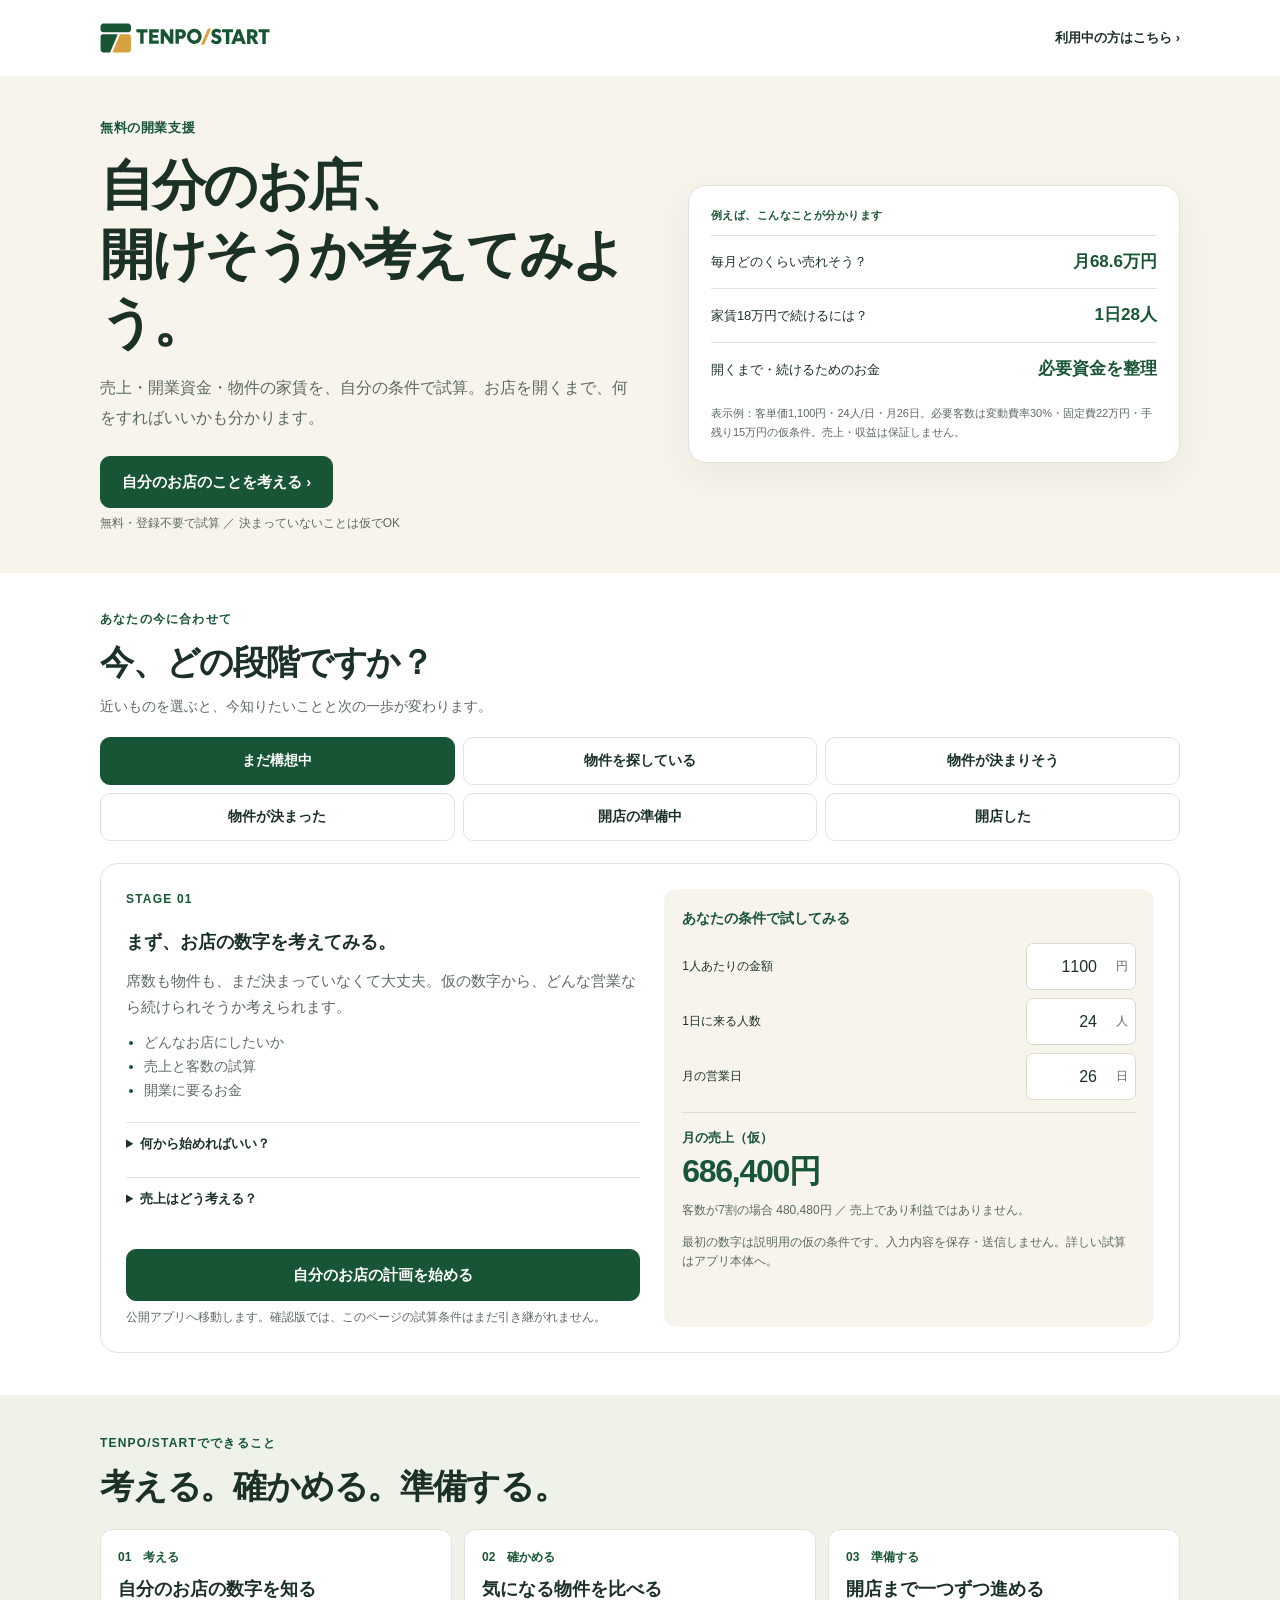
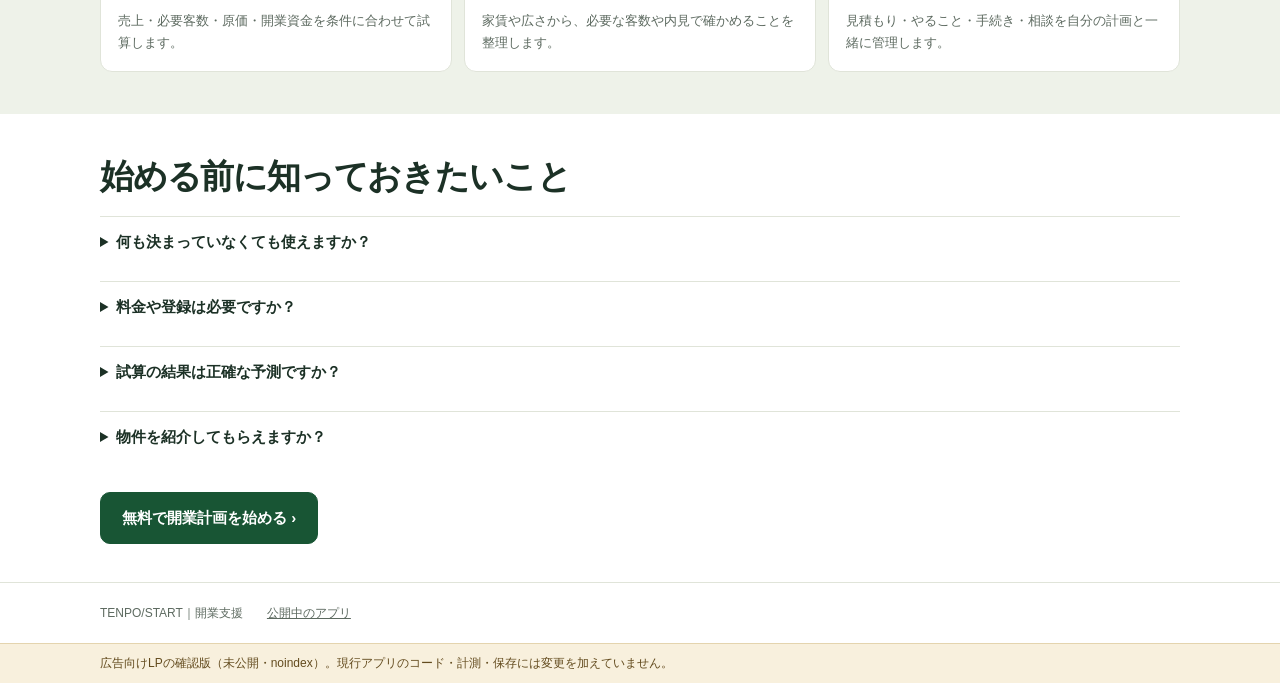
==== tenpo-start/lp/index.html @ cda3961e "Prototype stage-aware TENPO START ad landing page (no production changes)" ====
<!doctype html>
<html lang="ja"><head><meta charset="utf-8"><meta name="viewport" content="width=device-width,initial-scale=1,viewport-fit=cover"><meta name="robots" content="noindex,nofollow"><meta name="description" content="お店を開くための売上・開業資金・物件判断を無料で試算。開業段階に合わせて準備を進めるTENPO/START。"><title>TENPO/START｜無料の開業支援・LP確認版</title>
<style>
:root{--ink:#1c3126;--muted:#5d6a60;--green:#185534;--dark:#123e2a;--paper:#f7f4ec;--line:#e0e4d9;--gold:#b88a3b;--white:#fff;--soft:#eef2e9}*{box-sizing:border-box}html{scroll-behavior:smooth}body{margin:0;font-family:-apple-system,BlinkMacSystemFont,"Hiragino Sans","Noto Sans JP","Yu Gothic",Meiryo,sans-serif;color:var(--ink);background:var(--white);line-height:1.7;font-size:15px}a{color:inherit}button,input{font:inherit}button,a,input{touch-action:manipulation}a:focus-visible,button:focus-visible,input:focus-visible,summary:focus-visible{outline:3px solid #c69037;outline-offset:3px}button{cursor:pointer}h1,h2,h3,p{margin:0}h1{font-size:clamp(30px,5.2vw,54px);line-height:1.27;letter-spacing:-.045em;font-weight:750}h2{font-size:clamp(22px,3.6vw,34px);line-height:1.45;letter-spacing:-.035em}h3{font-size:18px;line-height:1.5}p{color:var(--muted)}.wrap{width:min(1080px,100% - 48px);margin-inline:auto}.header{display:flex;align-items:center;justify-content:space-between;padding:16px 0;gap:16px}.brand{display:flex;align-items:center}.brand img{width:170px;height:auto;display:block}.login{font-size:13px;font-weight:650;text-decoration:none;white-space:nowrap;min-height:44px;display:flex;align-items:center}.hero{background:var(--paper);padding:38px 0 40px}.hero-inner{display:grid;grid-template-columns:1.05fr .95fr;gap:44px;align-items:center}.eyebrow{font-size:13px;font-weight:700;color:var(--green);display:inline-block;margin-bottom:12px;letter-spacing:.045em}.desc{margin-top:16px;max-width:540px;font-size:16px;line-height:1.9}.button{display:inline-flex;justify-content:center;align-items:center;text-decoration:none;color:#fff;background:var(--green);font-weight:700;border:1px solid var(--green);border-radius:10px;min-height:52px;padding:11px 21px;text-align:center;gap:6px}.button:hover{background:var(--dark)}.hero-actions{margin-top:22px;display:flex;flex-direction:column;align-items:flex-start;gap:6px}.small{font-size:12px;line-height:1.65}.hero-card{background:white;border:1px solid #e1e3d7;border-radius:18px;padding:20px 22px;box-shadow:0 12px 40px #1e372410}.mini-head{font-size:11px;letter-spacing:.04em;color:var(--green);font-weight:700;margin-bottom:10px}.mini-row{display:grid;grid-template-columns:1fr auto;gap:8px;align-items:center;border-top:1px solid var(--line);padding:12px 0}.mini-row strong{font-size:17px;color:var(--green);white-space:nowrap}.mini-row span{font-size:13px}.sample{font-size:11px;color:var(--muted);margin-top:8px}.stage-section{padding:36px 0 42px}.section-label{font-size:12px;letter-spacing:.1em;color:var(--green);font-weight:700;margin-bottom:8px}.section-desc{margin-top:8px;font-size:14px}.stages{display:grid;grid-template-columns:repeat(3,1fr);gap:8px;margin:18px 0 22px}.stage{border:1px solid var(--line);background:#fff;border-radius:10px;min-height:48px;padding:9px 8px;font-weight:650;color:var(--ink);font-size:14px;line-height:1.35}.stage.selected{background:var(--green);border-color:var(--green);color:#fff}.panel{border:1px solid var(--line);border-radius:18px;padding:25px;background:#fff;display:grid;grid-template-columns:1.05fr 1fr;gap:24px}.panel-copy{display:flex;flex-direction:column;gap:12px}.facts{padding-left:18px;margin:0 0 4px;font-size:14px;color:var(--muted)}.facts li::marker{color:var(--green)}.guide{margin-top:3px}.guide details{border-top:1px solid var(--line);padding:10px 0;font-size:13px}.guide summary{cursor:pointer;font-weight:700;color:var(--ink);min-height:34px;display:list-item}.guide details p{padding:3px 8px 4px;line-height:1.8}.calculator,.checklist{background:var(--paper);padding:18px;border-radius:13px}.calc-heading{font-size:14px;font-weight:700;color:var(--green);margin-bottom:12px}.fields{display:grid;gap:8px}.field{display:grid;grid-template-columns:1fr 110px;gap:8px;align-items:center;font-size:12px;min-width:0}.number{display:flex;gap:4px;align-items:center;background:white;border:1px solid #d7ddcf;border-radius:7px;padding:0 7px}.number input{min-width:0;width:100%;border:0;background:transparent;padding:9px 0;font-size:16px;color:var(--ink);text-align:right;min-height:42px}.number span{white-space:nowrap;color:var(--muted);font-size:12px}.result{border-top:1px solid #dedfd1;padding-top:14px;margin-top:12px}.result-label{font-size:13px;color:var(--green);font-weight:700}.result-value{font-size:32px;line-height:1.4;font-weight:750;letter-spacing:-.04em;color:var(--green);overflow-wrap:anywhere}.result-note{font-size:12px;margin-top:6px}.cta-area{margin-top:5px}.cta-area .button{width:100%}.cta-area .small{margin-top:7px}.checkrow{display:flex;gap:9px;align-items:flex-start;min-height:44px;padding:9px 0;border-bottom:1px solid var(--line);font-size:14px}.checkrow input{width:19px;height:19px;accent-color:var(--green);flex:none}.services{background:var(--soft);padding:38px 0 42px}.service-grid{display:grid;grid-template-columns:repeat(3,1fr);gap:12px;margin-top:18px}.service{background:#fff;border:1px solid var(--line);border-radius:12px;padding:17px;min-width:0}.service b{font-size:12px;color:var(--green);display:block;margin-bottom:8px}.service p{font-size:13px;margin-top:7px}.trust{padding:38px 0}.faq{margin-top:15px}.faq details{border-top:1px solid var(--line);padding:12px 0}.faq summary{font-weight:650;cursor:pointer;min-height:40px}.faq p{font-size:14px;padding:4px 0}.footer{padding:20px 0;border-top:1px solid var(--line);font-size:12px;color:var(--muted)}.preview-note{background:#f8f0dd;border-top:1px solid #e4d4ae;padding:9px 0;color:#634b1e;font-size:12px}.sr{position:absolute;width:1px;height:1px;padding:0;overflow:hidden;clip:rect(0,0,0,0);white-space:nowrap;clip-path:inset(50%)}[hidden]{display:none!important}
@media(max-width:700px){.wrap{width:calc(100% - 32px)}.header{padding:9px 0}.brand img{width:142px}.hero{padding:25px 0 24px}.hero-inner{grid-template-columns:1fr;gap:17px}.hero h1{font-size:clamp(30px,8vw,42px)}.eyebrow{margin-bottom:8px}.desc{font-size:14px;margin-top:12px;line-height:1.8}.hero-actions{margin-top:15px;align-items:stretch}.hero-actions .small{text-align:center}.hero-card{padding:12px 14px;border-radius:12px}.mini-head{margin-bottom:4px}.mini-row{padding:7px 0}.mini-row strong{font-size:15px}.stage-section{padding:25px 0 30px}.stages{grid-template-columns:repeat(2,1fr);margin:13px 0 16px;gap:7px}.stage{font-size:13px;min-height:44px}.panel{grid-template-columns:1fr;padding:15px;gap:15px}.panel-copy{gap:10px}.calculator,.checklist{padding:13px}.service-grid{grid-template-columns:1fr}.services,.trust{padding:28px 0}.result-value{font-size:28px}}
@media(prefers-reduced-motion:reduce){html{scroll-behavior:auto}} 
</style></head>
<body>
<header class="wrap header"><a class="brand" href="#top" aria-label="TENPO/START"><img src="data:image/svg+xml,%3Csvg xmlns=%22http://www.w3.org/2000/svg%22 viewBox=%226 6 1404 252%22%3E%3Cpath fill=%22%23185534%22 fill-rule=%22evenodd%22 d=%22M28.99 253.07C22.12 250.98 15.96 245.76 12.36 239C10.61 235.7 10.5 232.1 10.5 175.42L10.5 115.34 13.52 110.47C15.71 106.91 17.99 104.83 21.88 102.79L27.23 100 89.57 100L151.91 100 150.57 103.75C149.08 107.91 107.07 210.28 96.5 235.5C92.82 244.3 89.57 252.06 89.29 252.75C88.9 253.71 82.19 253.98 60.14 253.91C44.39 253.87 30.37 253.48 28.99 253.07ZM954 182.51C950.42 181.79 945.02 180.09 942 178.73C935.6 175.84 922.14 166.53 921.34 164.43C921.02 163.61 924.29 158.12 929.05 151.49L937.31 139.98 943.58 146C947.03 149.31 952.25 153.14 955.18 154.5C968.41 160.66 982.55 155.07 980.56 144.45C979.6 139.33 974.67 135.82 962.55 131.63C947.36 126.39 941.03 122.94 935.7 117.01C928.96 109.51 926.71 102.75 927.22 91.5C927.69 81.12 929.77 75.48 935.44 69.2C949.73 53.38 977.23 50.71 998.5 63.07C1001.25 64.67 1004.49 66.77 1005.71 67.74L1007.92 69.5 1001.34 80.78L994.76 92.05 991.63 89.67C977.79 79.12 960.36 78.1 956.39 87.61C953.07 95.56 956.59 99.18 973.81 105.51C980.79 108.07 988.68 111.35 991.34 112.79C998.02 116.41 1003.83 122.47 1006.89 129C1010.45 136.61 1010.57 150.65 1007.15 159.25C999.69 177.98 978.24 187.37 954 182.51ZM1045.76 133.75L1045.5 84.5 1029.75 84.22L1014 83.95 1014 70.97L1014 58 1059.5 58L1105 58 1105 70.97L1105 83.95 1089.46 84.22L1073.92 84.5 1073.98 133.75L1074.04 183 1060.03 183L1046.02 183 1045.76 133.75ZM1090 182.15C1090 181.29 1103.25 145.97 1126.25 85.5L1136.52 58.5 1151.01 58.24L1165.5 57.98 1177.42 89.74C1183.98 107.21 1194 134.32 1199.69 150C1205.37 165.68 1210.46 179.52 1211 180.78L1211.98 183.05 1196.84 182.78L1181.7 182.5 1177.6 170.74L1173.5 158.98 1150.5 159.24L1127.5 159.5 1123.34 171L1119.19 182.5 1104.59 182.78C1096.35 182.93 1090 182.66 1090 182.15ZM1164.74 132.75C1164.47 132.06 1161.46 123.4 1158.05 113.5C1154.63 103.6 1151.51 95.17 1151.13 94.76C1150.74 94.35 1148.76 98.63 1146.74 104.26C1144.72 109.89 1141.5 118.89 1139.58 124.25L1136.09 134 1150.65 134C1161.89 134 1165.1 133.71 1164.74 132.75ZM1221 120.43L1221 57.86 1248.25 58.24C1278.91 58.67 1281.46 59.12 1291.69 65.95C1302.79 73.36 1307.53 83.02 1307.44 98C1307.39 106.06 1306.98 108.37 1304.75 113.24C1301.63 120.05 1293.83 128.21 1288.65 130.08C1286.17 130.98 1285.13 131.89 1285.49 132.83C1285.78 133.6 1292.43 144.86 1300.26 157.85C1308.09 170.84 1314.65 181.81 1314.83 182.23C1315.02 182.65 1307.97 183 1299.18 183L1283.2 183 1269.85 159.54L1256.5 136.07 1252.75 136.04L1249 136 1249 159.5L1249 183 1235 183L1221 183 1221 120.43ZM1271.36 110.62C1278.92 107.46 1281.74 99.04 1277.84 91.29C1274.44 84.54 1270.9 83 1258.77 83L1249 83 1249 97.5L1249 112 1258.53 112C1264.37 112 1269.34 111.47 1271.36 110.62ZM1347 133.5L1347 84 1331.12 84L1315.24 84 1315.21 78.25C1315.19 75.09 1315.4 69.24 1315.67 65.25L1316.17 58 1361.09 58L1406 58 1406 70.97L1406 83.95 1390.75 84.22L1375.5 84.5 1375.24 133.75L1374.98 183 1360.99 183L1347 183 1347 133.5ZM776.5 181.37C750.17 177.31 730.05 157.32 725.32 130.5C720.96 105.81 731.75 79.26 751.68 65.65C775.67 49.26 806.33 52.21 827.11 72.92C836.27 82.05 841.93 92.75 844.57 105.95C848.42 125.17 842.66 146.88 829.86 161.42C823.46 168.69 812.85 175.65 803.78 178.51C796.06 180.95 782.81 182.34 776.5 181.37ZM797.18 150.24C814.45 142.6 822.2 120.81 814.14 102.57C813.05 100.12 810.07 96.02 807.53 93.47C795.31 81.25 776.45 80.95 763.81 92.77C756.76 99.37 753.69 106.35 753.2 116.92C752.88 123.93 753.2 126.54 754.96 131.2C757.32 137.48 764.47 146.15 769.38 148.71C778.39 153.41 788.74 153.98 797.18 150.24ZM338 132.53L338 85.05 322.25 84.78L306.5 84.5 306.22 71.25L305.94 58 351.97 58L398 58 398 71.5L398 85 382 85L366 85 366 132.5L366 180 352 180L338 180 338 132.53ZM412 119L412 58 451.5 58L491 58 491 71.5L491 85 465.47 85L439.93 85 440.22 95.25L440.5 105.5 462.63 106L484.77 106.5 484.61 118L484.45 129.5 462.22 129.77L440 130.04 440 142.02L440 154 466 154L492 154 492 167L492 180 452 180L412 180 412 119ZM507 119L507 58 520.75 58.04L534.5 58.09 558.5 92.93L582.5 127.78 582.76 92.86L583.03 57.95 597.26 58.22L611.5 58.5 611.76 119.25L612.02 180 598.18 180L584.34 180 581.34 175.75C556.57 140.69 536.59 112.87 535.89 112.43C535.38 112.12 535 126.41 535 145.94L535 180 521 180L507 180 507 119ZM629.18 130.75C629 103.66 629.17 76.21 629.54 69.75L630.22 58 653.97 58C680.41 58 685.73 58.66 694.64 63.01C702.81 67.01 708.51 72.75 712.35 80.84C715.29 87.06 715.5 88.23 715.5 98.5C715.49 108.75 715.28 109.95 712.34 116.18C708.32 124.69 701.74 131.28 693.2 135.33C686.81 138.35 685.84 138.52 672.25 138.84L658 139.19 658 159.59L658 180 643.75 180L629.5 180 629.18 130.75ZM680.01 111.75C685.48 108.03 687.43 104.6 687.42 98.72C687.42 87.57 681.49 83 667.04 83L658 83 658 98.5L658 114 667.35 114C675.4 114 677.16 113.69 680.01 111.75ZM28.33 84.05C22.38 82.61 16.17 78.15 13.28 73.22C10.57 68.61 10.49 68.07 10.17 50.75C9.9 36.54 10.15 32.05 11.43 28.22C13.64 21.54 18.06 16.61 24.77 13.31L30.5 10.5 132.98 10.23C204.17 10.04 237.07 10.29 240.72 11.05C248.19 12.6 254.69 17.35 258.42 24C261.44 29.4 261.51 29.79 261.86 45.47C262.08 55.25 261.77 63.44 261.07 66.59C259.7 72.72 254.68 79.06 248.64 82.28L244.5 84.5 138 84.66C79.42 84.75 30.07 84.48 28.33 84.05Z%22/%3E%3Cpath fill=%22%23d9a040%22 fill-rule=%22evenodd%22 d=%22M109 253.06C109 252.51 109.66 250.59 110.47 248.78C111.28 246.98 122.78 219.18 136.03 187C149.28 154.82 162.57 122.58 165.56 115.33C168.55 108.09 171 101.68 171 101.08C171 100.32 182.01 100.01 207.75 100.02C241.29 100.04 244.85 100.2 248.56 101.89C253.55 104.15 259.29 110.68 260.84 115.86C261.66 118.6 262 136.11 262 175.69C262 237.18 262.03 236.87 255.9 244.31C254.22 246.34 250.75 249.24 248.18 250.75L243.5 253.5 176.25 253.78C132.21 253.96 109 253.71 109 253.06ZM840 188.58C840 188.31 843.21 180.54 847.12 171.3C864.01 131.48 892.46 64 894.8 58.25L897.34 52 910.67 52C918 52 924 52.29 924 52.65C924 53 912.34 80.56 898.09 113.9C883.84 147.23 870.86 177.65 869.25 181.5L866.32 188.5 853.16 188.78C845.92 188.93 840 188.84 840 188.58Z%22/%3E%3C/svg%3E" alt="TENPO/START テンポスタート"></a><a href="https://start.tenpo-os.com/" class="login">利用中の方はこちら ›</a></header>
<main id="top"><section class="hero"><div class="wrap hero-inner"><div><span class="eyebrow" id="eyebrow">無料の開業支援</span><h1 id="hero-title">自分のお店、<br>開けそうか考えてみよう。</h1><p id="hero-desc" class="desc">売上・開業資金・物件の家賃を、自分の条件で試算。お店を開くまで、何をすればいいかも分かります。</p><div class="hero-actions"><a class="button" href="#your-stage">自分のお店のことを考える ›</a><p class="small">無料・登録不要で試算 ／ 決まっていないことは仮でOK</p></div></div><aside class="hero-card" aria-label="アプリでわかること"><div class="mini-head">例えば、こんなことが分かります</div><div class="mini-row"><span>毎月どのくらい売れそう？</span><strong>月68.6万円</strong></div><div class="mini-row"><span>家賃18万円で続けるには？</span><strong>1日28人</strong></div><div class="mini-row"><span>開くまで・続けるためのお金</span><strong>必要資金を整理</strong></div><p class="sample">表示例：客単価1,100円・24人/日・月26日。必要客数は変動費率30%・固定費22万円・手残り15万円の仮条件。売上・収益は保証しません。</p></aside></div></section>
<section class="stage-section" id="your-stage"><div class="wrap"><p class="section-label">あなたの今に合わせて</p><h2>今、どの段階ですか？</h2><p class="section-desc">近いものを選ぶと、今知りたいことと次の一歩が変わります。</p><div id="stages" class="stages" aria-label="開業の段階"></div><div id="stage-live" class="sr" aria-live="polite"></div><article class="panel"><div class="panel-copy"><p id="step-num" class="section-label"></p><h3 id="step-title"></h3><p id="step-desc"></p><ul class="facts" id="facts"></ul><div class="guide" id="guides"></div><div class="cta-area"><a id="step-cta" class="button" href="https://start.tenpo-os.com/">開業計画を始める</a><p class="small">公開アプリへ移動します。確認版では、このページの試算条件はまだ引き継がれません。</p></div></div><div id="calculator" class="calculator"><div class="calc-heading">あなたの条件で試してみる</div><div class="fields" id="fields"></div><div class="result" aria-live="polite"><p id="result-label" class="result-label"></p><div id="result" class="result-value"></div><p id="result-note" class="result-note"></p></div><p class="small" style="margin-top:12px">最初の数字は説明用の仮の条件です。入力内容を保存・送信しません。詳しい試算はアプリ本体へ。</p></div><div class="checklist" id="checklist" hidden><div class="calc-heading">開店前に確認すること（例）</div><label class="checkrow"><input type="checkbox">必要な許可・届出を確認する</label><label class="checkrow"><input type="checkbox">設備・工事・支払いの予定を整理する</label><label class="checkrow"><input type="checkbox">メニュー・価格・仕入れを確認する</label><label class="checkrow"><input type="checkbox">スタッフ・営業の流れを決める</label><label class="checkrow"><input type="checkbox">告知・プレオープンを準備する</label><p class="small" style="margin-top:12px">例のリストです。業態や地域により異なります。確認版ではチェックは保存されません。</p></div></article></div></section>
<section class="services"><div class="wrap"><p class="section-label">TENPO/STARTでできること</p><h2>考える。確かめる。準備する。</h2><div class="service-grid"><div class="service"><b>01　考える</b><h3>自分のお店の数字を知る</h3><p>売上・必要客数・原価・開業資金を条件に合わせて試算します。</p></div><div class="service"><b>02　確かめる</b><h3>気になる物件を比べる</h3><p>家賃や広さから、必要な客数や内見で確かめることを整理します。</p></div><div class="service"><b>03　準備する</b><h3>開店まで一つずつ進める</h3><p>見積もり・やること・手続き・相談を自分の計画と一緒に管理します。</p></div></div></div></section>
<section class="trust"><div class="wrap"><h2>始める前に知っておきたいこと</h2><div class="faq"><details><summary>何も決まっていなくても使えますか？</summary><p>はい。業態や数字は未定として進められます。仮の条件と自分で入力した数字を分けて考えられます。</p></details><details><summary>料金や登録は必要ですか？</summary><p>開業支援アプリは無料です。登録なしでヒアリング・試算・手入力で物件を考えられます。別端末での計画の再開、AIによる物件資料の読み取り、事務局へのLINE相談には無料登録が必要です。</p></details><details><summary>試算の結果は正確な予測ですか？</summary><p>入力した条件と仮の条件を使った計算で、開業や収益を保証するものではありません。実際の見積もりや現地調査、必要に応じた専門家への相談で確かめてください。</p></details><details><summary>物件を紹介してもらえますか？</summary><p>現在のアプリは、見つけた物件を入力・比較して判断するための機能が中心です。新着物件の検索・通知サービスはこの確認版には含まれていません。</p></details></div><div style="margin-top:16px"><a class="button" href="https://start.tenpo-os.com/">無料で開業計画を始める ›</a></div></div></section>
</main><footer class="footer"><div class="wrap">TENPO/START｜開業支援　　<a href="https://start.tenpo-os.com/">公開中のアプリ</a></div></footer><div class="preview-note"><div class="wrap">広告向けLPの確認版（未公開・noindex）。現行アプリのコード・計測・保存には変更を加えていません。</div></div>
<script>
const STAGES=[{"id":"idea","label":"まだ構想中","num":"01","heading":"まず、お店の数字を考えてみる。","desc":"席数も物件も、まだ決まっていなくて大丈夫。仮の数字から、どんな営業なら続けられそうか考えられます。","action":"自分のお店の計画を始める","kind":"sales","facts":["どんなお店にしたいか","売上と客数の試算","開業に要るお金"],"guides":[["何から始めればいい？","誰に来てほしいか、何を提供するか、自分が働く時間を考えると、物件やお金を決める基準ができます。まだ決まらないことは未定で構いません。"],["売上はどう考える？","客単価×1日の客数×営業日で月売上を試算。原価、人件費、家賃などを引いた手元の残りは、アプリ本体で詳しく確認できます。"]]},{"id":"search","label":"物件を探している","num":"02","heading":"この家賃で、お店を続けられる？","desc":"ネットで見つけた物件の家賃を入れるだけで、毎日何人のお客さんが必要か、仮の条件で確認できます。","action":"物件を入れて、詳しく比べる","kind":"property","facts":["候補物件の比較","必要な客数の試算","物件資料の読み取り（無料登録後）"],"guides":[["物件はどう選ぶ？","家賃だけでなく、客席として使える面積・営業時間・業態の制限を確認。候補ごとに必要客数を出して、現地で人通りや入店の様子を確かめます。"],["物件資料を使うには？","家賃を手で入力する場合は登録不要。募集の資料を写真やPDFからAIで読み取る機能は無料登録後に使えます（現行仕様は1日10回まで）。"]]},{"id":"apply","label":"物件が決まりそう","num":"03","heading":"契約する前に、確かめておきたいこと。","desc":"家賃と必要客数の差だけでなく、用途や営業時間、保証金、工事費も見落とさないように整理します。","action":"契約前の確認を始める","kind":"property","facts":["契約前の確認事項","物件ごとの営業計画","仲介会社へ聞く文"],"guides":[["契約前に聞くことは？","希望する業態で営業できるか、営業時間、看板、家賃の開始日、保証金の返還、原状回復、解約条件、契約の種類を確認します。"],["採算が合わない時は？","客数や単価、営業時間、席数を変えた場合を試し、現地で成り立つ条件を確かめます。結果は保証ではありません。"]]},{"id":"contract","label":"物件が決まった","num":"04","heading":"開けるまでに、いくら要る？","desc":"物件費用・工事・設備・準備費と、開業後の運転資金を整理。自己資金との差が分かります。","action":"開業資金と準備を整理する","kind":"capital","facts":["工事見積もりの比較","月ごとの支払い予定","許認可・手続きの整理"],"guides":[["開業資金の分け方","物件・内装・機器・開店前の準備に使うお金と、開業後に続けるためのお金を分けます。実際の見積もりで仮の数字を更新しましょう。"],["工事の前に確かめること","必要に応じて保健所や消防署に事前相談し、工事の内容と営業に必要な条件を確認。地域や業態で異なります。"]]},{"id":"prep","label":"開店の準備中","num":"05","heading":"開店までに、次に何をする？","desc":"手続きや仕入れ、スタッフ、メニュー、販促の準備を整理。忘れないよう、自分の計画に残せます。","action":"自分のやることリストを作る","kind":"check","facts":["やること・期限の管理","メニューと原価","開店前の準備・連絡"],"guides":[["何を先に進める？","工事・許認可・設備など、ほかの準備に影響するものを先に確認。すでに決まった内容や返事待ちの項目は別に整理できます。"],["誰かに相談したい時は","アプリで無料登録すると、入力してきた内容を添えてLINEで事務局に相談できます。相談内容を送る前に確認できます。"]]},{"id":"open","label":"開店した","num":"06","heading":"開店して分かった数字を、次の判断に。","desc":"計画の売上と実際の売上を比べ、どこを見直すか考えます。次の出店にも役立つ情報を残しましょう。","action":"開店後の振り返りを始める","kind":"review","facts":["計画と実際の比較","メニューの原価見直し","開店後の店舗運営へ"],"guides":[["最初の1か月で何を見る？","売上だけでなく、来店人数、客単価、営業日数、原価率のどこが計画と違ったか確認します。"],["開店後の管理について","開店後のシフトや日報など、店舗運営の仕組みはTENPO/OSでも案内しています。"]]}], INTENTS={"general":{"k":"無料の開業支援","h":"自分のお店、<br>開けそうか考えてみよう。","d":"売上・開業資金・物件の家賃を、自分の条件で試算。お店を開くまで、何をすればいいかも分かります。","stage":"idea"},"cafe":{"k":"カフェを開きたい方へ","h":"自分のカフェ、<br>開けそうか考えてみよう。","d":"席数・客単価・家賃から売上を試算。カフェの開業資金や物件選び、開店までの準備も無料で進められます。","stage":"idea"},"food":{"k":"飲食店を開きたい方へ","h":"自分の飲食店、<br>続けられる形を考えよう。","d":"売上や必要客数、開業資金、気になる物件の採算を試算。開店までの準備も無料で整理できます。","stage":"idea"},"cost":{"k":"開業資金が気になっている方へ","h":"自分の資金で、<br>お店を開ける？","d":"物件・工事・設備費と開業後に残すお金を整理。自己資金との差を無料で考えられます。","stage":"contract"},"property":{"k":"お店の物件を探している方へ","h":"この家賃で、<br>お店は続けられる？","d":"家賃や客単価から必要客数を試算。候補物件を比べて、契約前に確かめることまで整理できます。","stage":"search"},"prep":{"k":"開店の準備をしている方へ","h":"お店を開くまで、<br>次に何をすればいい？","d":"開業段階に合ったやることを整理し、手続き・資金・工事の準備を一つずつ進められます。","stage":"prep"}};
function sales(price,guests,days){return Math.round(price*guests*days)}
function required(price,days,rate,rent,fixed,owner){const net=price*(1-rate/100)*days;return net>0?Math.ceil((rent+fixed+owner)/net):null}
function capital(property,build,equip,other,reserve,own){const total=property+build+equip+other+reserve;return [total,Math.max(0,total-own)]}
function difference(planned,actual){return actual-planned}
const app='https://start.tenpo-os.com/';
const params=new URLSearchParams(location.search);
const mode=Object.hasOwn(INTENTS,params.get('intent'))?params.get('intent'):'general';
const it=INTENTS[mode];
const state={sales:{price:1100,guests:24,days:26},property:{price:1100,days:26,rate:30,rent:18,fixed:22,owner:15},capital:{property:100,build:250,equip:100,other:50,reserve:150,own:300},review:{planned:70,actual:55}};
let stage=STAGES.find(s=>s.id===params.get('stage'))?.id||it.stage;
const $=id=>document.getElementById(id);
const yen=n=>Math.round(n).toLocaleString('ja-JP')+'円';
const h=(tag,text,cl)=>{const n=document.createElement(tag);n.textContent=text;if(cl)n.className=cl;return n};
function field(name,label,unit,min,max,step){const box=h('label','', 'field');box.append(h('span',label));const wrap=h('div','','number');const input=document.createElement('input');input.type='number';input.min=min;input.max=max;input.step=step;input.inputMode='decimal';input.value=state[currentKind()][name];input.dataset.field=name;input.addEventListener('input',()=>{const x=input.valueAsNumber;state[currentKind()][name]=Number.isFinite(x)&&x>=min&&x<=max?x:null;showResult()});wrap.append(input,h('span',unit));box.append(wrap);return box}
function currentKind(){return STAGES.find(s=>s.id===stage).kind}
function showResult(){const k=currentKind(),v=state[k],out=$('result'),small=$('result-note'),label=$('result-label');if(k==='check')return;if(Object.values(v).some(x=>x===null)){out.textContent='条件を入力';small.textContent='入力欄の範囲内の数字を入れてください。';return}
if(k==='sales'){const n=sales(v.price,v.guests,v.days);label.textContent='月の売上（仮）';out.textContent=yen(n);small.textContent='客数が7割の場合 '+yen(n*.7)+' ／ 売上であり利益ではありません。'}
if(k==='property'){const n=required(v.price,v.days,v.rate,v.rent*10000,v.fixed*10000,v.owner*10000);label.textContent='1日に必要な客数（仮）';out.textContent=n===null?'計算できません':n+'人';small.textContent='売上から変動費・家賃・固定費・目標手残りを考慮した簡易試算。税金等は別途確認。'}
if(k==='capital'){const [t,g]=capital(...['property','build','equip','other','reserve','own'].map(x=>v[x]*10000));label.textContent='開業・運転資金の合計（仮）';out.textContent=yen(t);small.textContent='自己資金との差 '+yen(g)+' ／ 必ず実際の見積もりや支払い条件を確認。'}
if(k==='review'){const d=difference(v.planned,v.actual)*10000;label.textContent='計画と実際の売上差';out.textContent=(d>0?'+':'')+yen(d);small.textContent='売上の差です。原価や人件費の違いも確認しましょう。'}}
function render(){const s=STAGES.find(s=>s.id===stage);document.querySelectorAll('.stage').forEach(b=>{const selected=b.dataset.stage===stage;b.setAttribute('aria-pressed',String(selected));b.classList.toggle('selected',selected)});$('step-title').textContent=s.heading;$('step-desc').textContent=s.desc;$('step-num').textContent='STAGE '+s.num;$('step-cta').textContent=s.action;$('step-cta').href=app;$('fields').replaceChildren();$('facts').replaceChildren(...s.facts.map(x=>h('li',x)));$('guides').replaceChildren(...s.guides.map(g=>{const d=h('details','');d.append(h('summary',g[0]),h('p',g[1]));return d}));$('calculator').hidden=s.kind==='check';$('checklist').hidden=s.kind!=='check';
const f=$('fields');if(s.kind==='sales'){f.append(field('price','1人あたりの金額','円',0,100000,100),field('guests','1日に来る人数','人',0,10000,1),field('days','月の営業日','日',0,31,1))}
if(s.kind==='property'){f.append(field('rent','月の家賃（共益費込）','万円',0,10000,1),field('price','1人あたりの金額','円',0,100000,100),field('days','月の営業日','日',0,31,1),field('rate','変動費率（仮）','%',0,100,1),field('fixed','家賃以外の固定費','万円',0,10000,1),field('owner','手元に残したい額','万円',0,10000,1))}
if(s.kind==='capital'){f.append(field('property','物件契約費用','万円',0,10000,10),field('build','内装・工事','万円',0,10000,10),field('equip','機器・備品','万円',0,10000,10),field('other','開店前のその他費用','万円',0,10000,10),field('reserve','続けるためのお金','万円',0,10000,10),field('own','自己資金','万円',0,10000,10))}
if(s.kind==='review'){f.append(field('planned','計画した月売上','万円',0,10000,1),field('actual','実際の月売上','万円',0,10000,1))}
showResult();$('stage-live').textContent=s.label+'の内容に切り替わりました。'}
$('eyebrow').textContent=it.k;$('hero-title').innerHTML=it.h;$('hero-desc').textContent=it.d;
for(const s of STAGES){const b=h('button',s.label,'stage');b.type='button';b.dataset.stage=s.id;b.addEventListener('click',()=>{stage=s.id;render()});$('stages').append(b)}render();
</script></body></html>
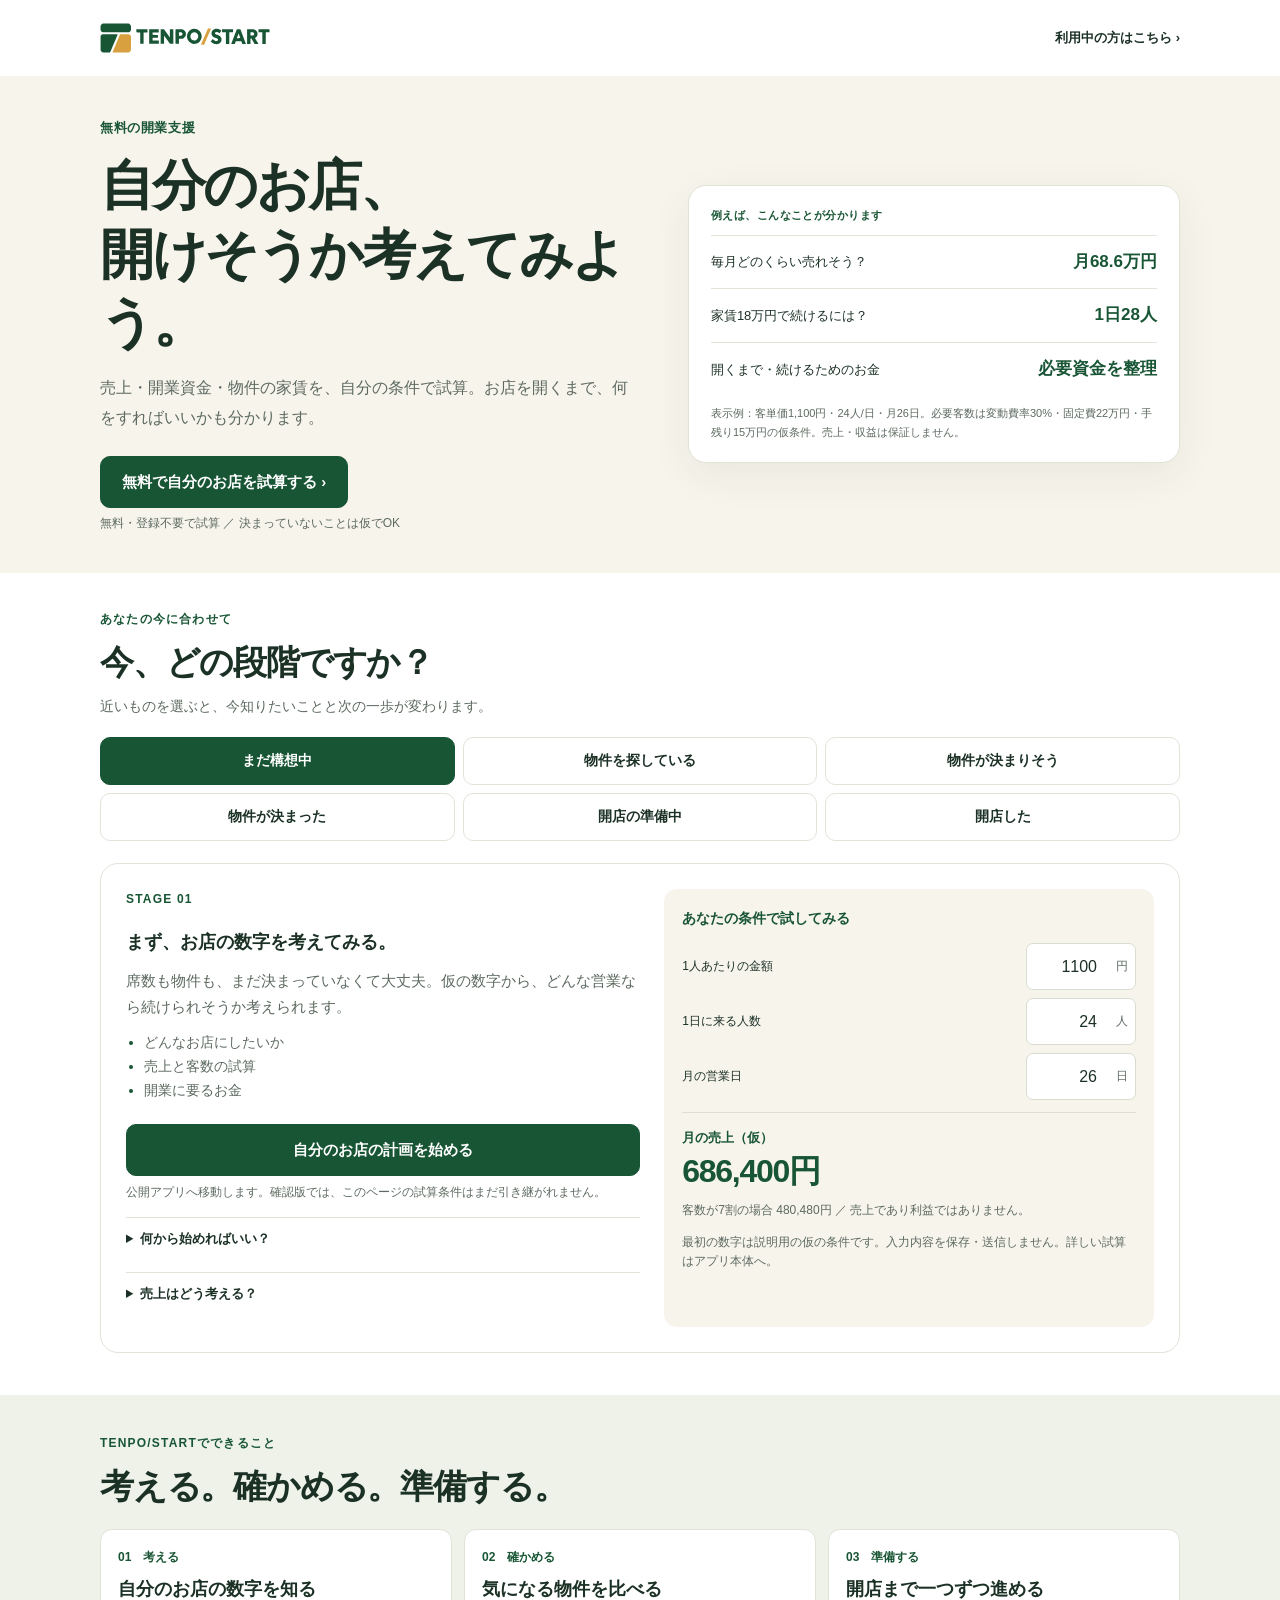
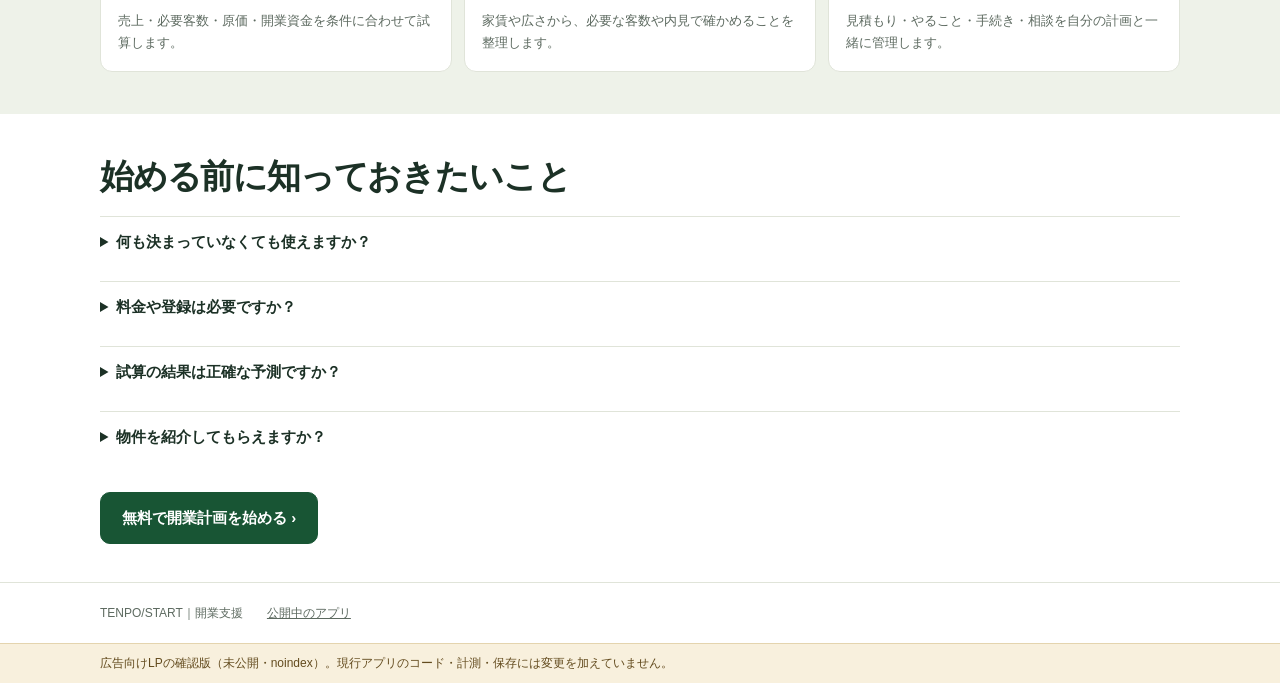
==== commit 6482f1c5: "Prioritize trial before content on mobile; distinguish cost intent from opening stage" ====
--- a/tenpo-start/lp/index.html
+++ b/tenpo-start/lp/index.html
@@ -1,19 +1,19 @@
 <!doctype html>
 <html lang="ja"><head><meta charset="utf-8"><meta name="viewport" content="width=device-width,initial-scale=1,viewport-fit=cover"><meta name="robots" content="noindex,nofollow"><meta name="description" content="お店を開くための売上・開業資金・物件判断を無料で試算。開業段階に合わせて準備を進めるTENPO/START。"><title>TENPO/START｜無料の開業支援・LP確認版</title>
 <style>
-:root{--ink:#1c3126;--muted:#5d6a60;--green:#185534;--dark:#123e2a;--paper:#f7f4ec;--line:#e0e4d9;--gold:#b88a3b;--white:#fff;--soft:#eef2e9}*{box-sizing:border-box}html{scroll-behavior:smooth}body{margin:0;font-family:-apple-system,BlinkMacSystemFont,"Hiragino Sans","Noto Sans JP","Yu Gothic",Meiryo,sans-serif;color:var(--ink);background:var(--white);line-height:1.7;font-size:15px}a{color:inherit}button,input{font:inherit}button,a,input{touch-action:manipulation}a:focus-visible,button:focus-visible,input:focus-visible,summary:focus-visible{outline:3px solid #c69037;outline-offset:3px}button{cursor:pointer}h1,h2,h3,p{margin:0}h1{font-size:clamp(30px,5.2vw,54px);line-height:1.27;letter-spacing:-.045em;font-weight:750}h2{font-size:clamp(22px,3.6vw,34px);line-height:1.45;letter-spacing:-.035em}h3{font-size:18px;line-height:1.5}p{color:var(--muted)}.wrap{width:min(1080px,100% - 48px);margin-inline:auto}.header{display:flex;align-items:center;justify-content:space-between;padding:16px 0;gap:16px}.brand{display:flex;align-items:center}.brand img{width:170px;height:auto;display:block}.login{font-size:13px;font-weight:650;text-decoration:none;white-space:nowrap;min-height:44px;display:flex;align-items:center}.hero{background:var(--paper);padding:38px 0 40px}.hero-inner{display:grid;grid-template-columns:1.05fr .95fr;gap:44px;align-items:center}.eyebrow{font-size:13px;font-weight:700;color:var(--green);display:inline-block;margin-bottom:12px;letter-spacing:.045em}.desc{margin-top:16px;max-width:540px;font-size:16px;line-height:1.9}.button{display:inline-flex;justify-content:center;align-items:center;text-decoration:none;color:#fff;background:var(--green);font-weight:700;border:1px solid var(--green);border-radius:10px;min-height:52px;padding:11px 21px;text-align:center;gap:6px}.button:hover{background:var(--dark)}.hero-actions{margin-top:22px;display:flex;flex-direction:column;align-items:flex-start;gap:6px}.small{font-size:12px;line-height:1.65}.hero-card{background:white;border:1px solid #e1e3d7;border-radius:18px;padding:20px 22px;box-shadow:0 12px 40px #1e372410}.mini-head{font-size:11px;letter-spacing:.04em;color:var(--green);font-weight:700;margin-bottom:10px}.mini-row{display:grid;grid-template-columns:1fr auto;gap:8px;align-items:center;border-top:1px solid var(--line);padding:12px 0}.mini-row strong{font-size:17px;color:var(--green);white-space:nowrap}.mini-row span{font-size:13px}.sample{font-size:11px;color:var(--muted);margin-top:8px}.stage-section{padding:36px 0 42px}.section-label{font-size:12px;letter-spacing:.1em;color:var(--green);font-weight:700;margin-bottom:8px}.section-desc{margin-top:8px;font-size:14px}.stages{display:grid;grid-template-columns:repeat(3,1fr);gap:8px;margin:18px 0 22px}.stage{border:1px solid var(--line);background:#fff;border-radius:10px;min-height:48px;padding:9px 8px;font-weight:650;color:var(--ink);font-size:14px;line-height:1.35}.stage.selected{background:var(--green);border-color:var(--green);color:#fff}.panel{border:1px solid var(--line);border-radius:18px;padding:25px;background:#fff;display:grid;grid-template-columns:1.05fr 1fr;gap:24px}.panel-copy{display:flex;flex-direction:column;gap:12px}.facts{padding-left:18px;margin:0 0 4px;font-size:14px;color:var(--muted)}.facts li::marker{color:var(--green)}.guide{margin-top:3px}.guide details{border-top:1px solid var(--line);padding:10px 0;font-size:13px}.guide summary{cursor:pointer;font-weight:700;color:var(--ink);min-height:34px;display:list-item}.guide details p{padding:3px 8px 4px;line-height:1.8}.calculator,.checklist{background:var(--paper);padding:18px;border-radius:13px}.calc-heading{font-size:14px;font-weight:700;color:var(--green);margin-bottom:12px}.fields{display:grid;gap:8px}.field{display:grid;grid-template-columns:1fr 110px;gap:8px;align-items:center;font-size:12px;min-width:0}.number{display:flex;gap:4px;align-items:center;background:white;border:1px solid #d7ddcf;border-radius:7px;padding:0 7px}.number input{min-width:0;width:100%;border:0;background:transparent;padding:9px 0;font-size:16px;color:var(--ink);text-align:right;min-height:42px}.number span{white-space:nowrap;color:var(--muted);font-size:12px}.result{border-top:1px solid #dedfd1;padding-top:14px;margin-top:12px}.result-label{font-size:13px;color:var(--green);font-weight:700}.result-value{font-size:32px;line-height:1.4;font-weight:750;letter-spacing:-.04em;color:var(--green);overflow-wrap:anywhere}.result-note{font-size:12px;margin-top:6px}.cta-area{margin-top:5px}.cta-area .button{width:100%}.cta-area .small{margin-top:7px}.checkrow{display:flex;gap:9px;align-items:flex-start;min-height:44px;padding:9px 0;border-bottom:1px solid var(--line);font-size:14px}.checkrow input{width:19px;height:19px;accent-color:var(--green);flex:none}.services{background:var(--soft);padding:38px 0 42px}.service-grid{display:grid;grid-template-columns:repeat(3,1fr);gap:12px;margin-top:18px}.service{background:#fff;border:1px solid var(--line);border-radius:12px;padding:17px;min-width:0}.service b{font-size:12px;color:var(--green);display:block;margin-bottom:8px}.service p{font-size:13px;margin-top:7px}.trust{padding:38px 0}.faq{margin-top:15px}.faq details{border-top:1px solid var(--line);padding:12px 0}.faq summary{font-weight:650;cursor:pointer;min-height:40px}.faq p{font-size:14px;padding:4px 0}.footer{padding:20px 0;border-top:1px solid var(--line);font-size:12px;color:var(--muted)}.preview-note{background:#f8f0dd;border-top:1px solid #e4d4ae;padding:9px 0;color:#634b1e;font-size:12px}.sr{position:absolute;width:1px;height:1px;padding:0;overflow:hidden;clip:rect(0,0,0,0);white-space:nowrap;clip-path:inset(50%)}[hidden]{display:none!important}
-@media(max-width:700px){.wrap{width:calc(100% - 32px)}.header{padding:9px 0}.brand img{width:142px}.hero{padding:25px 0 24px}.hero-inner{grid-template-columns:1fr;gap:17px}.hero h1{font-size:clamp(30px,8vw,42px)}.eyebrow{margin-bottom:8px}.desc{font-size:14px;margin-top:12px;line-height:1.8}.hero-actions{margin-top:15px;align-items:stretch}.hero-actions .small{text-align:center}.hero-card{padding:12px 14px;border-radius:12px}.mini-head{margin-bottom:4px}.mini-row{padding:7px 0}.mini-row strong{font-size:15px}.stage-section{padding:25px 0 30px}.stages{grid-template-columns:repeat(2,1fr);margin:13px 0 16px;gap:7px}.stage{font-size:13px;min-height:44px}.panel{grid-template-columns:1fr;padding:15px;gap:15px}.panel-copy{gap:10px}.calculator,.checklist{padding:13px}.service-grid{grid-template-columns:1fr}.services,.trust{padding:28px 0}.result-value{font-size:28px}}
+:root{--ink:#1c3126;--muted:#5d6a60;--green:#185534;--dark:#123e2a;--paper:#f7f4ec;--line:#e0e4d9;--gold:#b88a3b;--white:#fff;--soft:#eef2e9}*{box-sizing:border-box}html{scroll-behavior:smooth}body{margin:0;font-family:-apple-system,BlinkMacSystemFont,"Hiragino Sans","Noto Sans JP","Yu Gothic",Meiryo,sans-serif;color:var(--ink);background:var(--white);line-height:1.7;font-size:15px}a{color:inherit}button,input{font:inherit}button,a,input{touch-action:manipulation}a:focus-visible,button:focus-visible,input:focus-visible,summary:focus-visible{outline:3px solid #c69037;outline-offset:3px}button{cursor:pointer}h1,h2,h3,p{margin:0}h1{font-size:clamp(30px,5.2vw,54px);line-height:1.27;letter-spacing:-.045em;font-weight:750}h2{font-size:clamp(22px,3.6vw,34px);line-height:1.45;letter-spacing:-.035em}h3{font-size:18px;line-height:1.5}p{color:var(--muted)}.wrap{width:min(1080px,100% - 48px);margin-inline:auto}.header{display:flex;align-items:center;justify-content:space-between;padding:16px 0;gap:16px}.brand{display:flex;align-items:center}.brand img{width:170px;height:auto;display:block}.login{font-size:13px;font-weight:650;text-decoration:none;white-space:nowrap;min-height:44px;display:flex;align-items:center}.hero{background:var(--paper);padding:38px 0 40px}.hero-inner{display:grid;grid-template-columns:1.05fr .95fr;gap:44px;align-items:center}.eyebrow{font-size:13px;font-weight:700;color:var(--green);display:inline-block;margin-bottom:12px;letter-spacing:.045em}.desc{margin-top:16px;max-width:540px;font-size:16px;line-height:1.9}.button{display:inline-flex;justify-content:center;align-items:center;text-decoration:none;color:#fff;background:var(--green);font-weight:700;border:1px solid var(--green);border-radius:10px;min-height:52px;padding:11px 21px;text-align:center;gap:6px}.button:hover{background:var(--dark)}.hero-actions{margin-top:22px;display:flex;flex-direction:column;align-items:flex-start;gap:6px}.small{font-size:12px;line-height:1.65}.hero-card{background:white;border:1px solid #e1e3d7;border-radius:18px;padding:20px 22px;box-shadow:0 12px 40px #1e372410}.mini-head{font-size:11px;letter-spacing:.04em;color:var(--green);font-weight:700;margin-bottom:10px}.mini-row{display:grid;grid-template-columns:1fr auto;gap:8px;align-items:center;border-top:1px solid var(--line);padding:12px 0}.mini-row strong{font-size:17px;color:var(--green);white-space:nowrap}.mini-row span{font-size:13px}.sample{font-size:11px;color:var(--muted);margin-top:8px}.stage-section{padding:36px 0 42px}.section-label{font-size:12px;letter-spacing:.1em;color:var(--green);font-weight:700;margin-bottom:8px}.section-desc{margin-top:8px;font-size:14px}.stages{display:grid;grid-template-columns:repeat(3,1fr);gap:8px;margin:18px 0 22px}.stage{border:1px solid var(--line);background:#fff;border-radius:10px;min-height:48px;padding:9px 8px;font-weight:650;color:var(--ink);font-size:14px;line-height:1.35}.stage.selected{background:var(--green);border-color:var(--green);color:#fff}.panel{border:1px solid var(--line);border-radius:18px;padding:25px;background:#fff;display:grid;grid-template-columns:1.05fr 1fr;gap:24px}.panel-copy,.panel-intro,.panel-more{display:flex;flex-direction:column;gap:12px}.facts{padding-left:18px;margin:0 0 4px;font-size:14px;color:var(--muted)}.facts li::marker{color:var(--green)}.guide{margin-top:3px}.guide details{border-top:1px solid var(--line);padding:10px 0;font-size:13px}.guide summary{cursor:pointer;font-weight:700;color:var(--ink);min-height:34px;display:list-item}.guide details p{padding:3px 8px 4px;line-height:1.8}.calculator,.checklist{background:var(--paper);padding:18px;border-radius:13px}.calc-heading{font-size:14px;font-weight:700;color:var(--green);margin-bottom:12px}.fields{display:grid;gap:8px}.field{display:grid;grid-template-columns:1fr 110px;gap:8px;align-items:center;font-size:12px;min-width:0}.number{display:flex;gap:4px;align-items:center;background:white;border:1px solid #d7ddcf;border-radius:7px;padding:0 7px}.number input{min-width:0;width:100%;border:0;background:transparent;padding:9px 0;font-size:16px;color:var(--ink);text-align:right;min-height:42px}.number span{white-space:nowrap;color:var(--muted);font-size:12px}.result{border-top:1px solid #dedfd1;padding-top:14px;margin-top:12px}.result-label{font-size:13px;color:var(--green);font-weight:700}.result-value{font-size:32px;line-height:1.4;font-weight:750;letter-spacing:-.04em;color:var(--green);overflow-wrap:anywhere}.result-note{font-size:12px;margin-top:6px}.cta-area{margin-top:5px}.cta-area .button{width:100%}.cta-area .small{margin-top:7px}.checkrow{display:flex;gap:9px;align-items:flex-start;min-height:44px;padding:9px 0;border-bottom:1px solid var(--line);font-size:14px}.checkrow input{width:19px;height:19px;accent-color:var(--green);flex:none}.services{background:var(--soft);padding:38px 0 42px}.service-grid{display:grid;grid-template-columns:repeat(3,1fr);gap:12px;margin-top:18px}.service{background:#fff;border:1px solid var(--line);border-radius:12px;padding:17px;min-width:0}.service b{font-size:12px;color:var(--green);display:block;margin-bottom:8px}.service p{font-size:13px;margin-top:7px}.trust{padding:38px 0}.faq{margin-top:15px}.faq details{border-top:1px solid var(--line);padding:12px 0}.faq summary{font-weight:650;cursor:pointer;min-height:40px}.faq p{font-size:14px;padding:4px 0}.footer{padding:20px 0;border-top:1px solid var(--line);font-size:12px;color:var(--muted)}.preview-note{background:#f8f0dd;border-top:1px solid #e4d4ae;padding:9px 0;color:#634b1e;font-size:12px}.sr{position:absolute;width:1px;height:1px;padding:0;overflow:hidden;clip:rect(0,0,0,0);white-space:nowrap;clip-path:inset(50%)}[hidden]{display:none!important}
+@media(max-width:700px){.wrap{width:calc(100% - 32px)}.header{padding:9px 0}.brand img{width:142px}.hero{padding:25px 0 24px}.hero-inner{grid-template-columns:1fr;gap:17px}.hero h1{font-size:clamp(30px,8vw,42px)}.eyebrow{margin-bottom:8px}.desc{font-size:14px;margin-top:12px;line-height:1.8}.hero-actions{margin-top:15px;align-items:stretch}.hero-actions .small{text-align:center}.hero-card{padding:12px 14px;border-radius:12px}.mini-head{margin-bottom:4px}.mini-row{padding:7px 0}.mini-row strong{font-size:15px}.stage-section{padding:25px 0 30px}.stages{grid-template-columns:repeat(2,1fr);margin:13px 0 16px;gap:7px}.stage{font-size:13px;min-height:44px}.panel{grid-template-columns:1fr;padding:15px;gap:15px}.panel-copy{display:contents}.panel-intro{grid-row:1;gap:10px}.calculator,.checklist{grid-row:2;padding:13px}.panel-more{grid-row:3;gap:10px}.service-grid{grid-template-columns:1fr}.services,.trust{padding:28px 0}.result-value{font-size:28px}}
 @media(prefers-reduced-motion:reduce){html{scroll-behavior:auto}} 
 </style></head>
 <body>
 <header class="wrap header"><a class="brand" href="#top" aria-label="TENPO/START"><img src="data:image/svg+xml,%3Csvg xmlns=%22http://www.w3.org/2000/svg%22 viewBox=%226 6 1404 252%22%3E%3Cpath fill=%22%23185534%22 fill-rule=%22evenodd%22 d=%22M28.99 253.07C22.12 250.98 15.96 245.76 12.36 239C10.61 235.7 10.5 232.1 10.5 175.42L10.5 115.34 13.52 110.47C15.71 106.91 17.99 104.83 21.88 102.79L27.23 100 89.57 100L151.91 100 150.57 103.75C149.08 107.91 107.07 210.28 96.5 235.5C92.82 244.3 89.57 252.06 89.29 252.75C88.9 253.71 82.19 253.98 60.14 253.91C44.39 253.87 30.37 253.48 28.99 253.07ZM954 182.51C950.42 181.79 945.02 180.09 942 178.73C935.6 175.84 922.14 166.53 921.34 164.43C921.02 163.61 924.29 158.12 929.05 151.49L937.31 139.98 943.58 146C947.03 149.31 952.25 153.14 955.18 154.5C968.41 160.66 982.55 155.07 980.56 144.45C979.6 139.33 974.67 135.82 962.55 131.63C947.36 126.39 941.03 122.94 935.7 117.01C928.96 109.51 926.71 102.75 927.22 91.5C927.69 81.12 929.77 75.48 935.44 69.2C949.73 53.38 977.23 50.71 998.5 63.07C1001.25 64.67 1004.49 66.77 1005.71 67.74L1007.92 69.5 1001.34 80.78L994.76 92.05 991.63 89.67C977.79 79.12 960.36 78.1 956.39 87.61C953.07 95.56 956.59 99.18 973.81 105.51C980.79 108.07 988.68 111.35 991.34 112.79C998.02 116.41 1003.83 122.47 1006.89 129C1010.45 136.61 1010.57 150.65 1007.15 159.25C999.69 177.98 978.24 187.37 954 182.51ZM1045.76 133.75L1045.5 84.5 1029.75 84.22L1014 83.95 1014 70.97L1014 58 1059.5 58L1105 58 1105 70.97L1105 83.95 1089.46 84.22L1073.92 84.5 1073.98 133.75L1074.04 183 1060.03 183L1046.02 183 1045.76 133.75ZM1090 182.15C1090 181.29 1103.25 145.97 1126.25 85.5L1136.52 58.5 1151.01 58.24L1165.5 57.98 1177.42 89.74C1183.98 107.21 1194 134.32 1199.69 150C1205.37 165.68 1210.46 179.52 1211 180.78L1211.98 183.05 1196.84 182.78L1181.7 182.5 1177.6 170.74L1173.5 158.98 1150.5 159.24L1127.5 159.5 1123.34 171L1119.19 182.5 1104.59 182.78C1096.35 182.93 1090 182.66 1090 182.15ZM1164.74 132.75C1164.47 132.06 1161.46 123.4 1158.05 113.5C1154.63 103.6 1151.51 95.17 1151.13 94.76C1150.74 94.35 1148.76 98.63 1146.74 104.26C1144.72 109.89 1141.5 118.89 1139.58 124.25L1136.09 134 1150.65 134C1161.89 134 1165.1 133.71 1164.74 132.75ZM1221 120.43L1221 57.86 1248.25 58.24C1278.91 58.67 1281.46 59.12 1291.69 65.95C1302.79 73.36 1307.53 83.02 1307.44 98C1307.39 106.06 1306.98 108.37 1304.75 113.24C1301.63 120.05 1293.83 128.21 1288.65 130.08C1286.17 130.98 1285.13 131.89 1285.49 132.83C1285.78 133.6 1292.43 144.86 1300.26 157.85C1308.09 170.84 1314.65 181.81 1314.83 182.23C1315.02 182.65 1307.97 183 1299.18 183L1283.2 183 1269.85 159.54L1256.5 136.07 1252.75 136.04L1249 136 1249 159.5L1249 183 1235 183L1221 183 1221 120.43ZM1271.36 110.62C1278.92 107.46 1281.74 99.04 1277.84 91.29C1274.44 84.54 1270.9 83 1258.77 83L1249 83 1249 97.5L1249 112 1258.53 112C1264.37 112 1269.34 111.47 1271.36 110.62ZM1347 133.5L1347 84 1331.12 84L1315.24 84 1315.21 78.25C1315.19 75.09 1315.4 69.24 1315.67 65.25L1316.17 58 1361.09 58L1406 58 1406 70.97L1406 83.95 1390.75 84.22L1375.5 84.5 1375.24 133.75L1374.98 183 1360.99 183L1347 183 1347 133.5ZM776.5 181.37C750.17 177.31 730.05 157.32 725.32 130.5C720.96 105.81 731.75 79.26 751.68 65.65C775.67 49.26 806.33 52.21 827.11 72.92C836.27 82.05 841.93 92.75 844.57 105.95C848.42 125.17 842.66 146.88 829.86 161.42C823.46 168.69 812.85 175.65 803.78 178.51C796.06 180.95 782.81 182.34 776.5 181.37ZM797.18 150.24C814.45 142.6 822.2 120.81 814.14 102.57C813.05 100.12 810.07 96.02 807.53 93.47C795.31 81.25 776.45 80.95 763.81 92.77C756.76 99.37 753.69 106.35 753.2 116.92C752.88 123.93 753.2 126.54 754.96 131.2C757.32 137.48 764.47 146.15 769.38 148.71C778.39 153.41 788.74 153.98 797.18 150.24ZM338 132.53L338 85.05 322.25 84.78L306.5 84.5 306.22 71.25L305.94 58 351.97 58L398 58 398 71.5L398 85 382 85L366 85 366 132.5L366 180 352 180L338 180 338 132.53ZM412 119L412 58 451.5 58L491 58 491 71.5L491 85 465.47 85L439.93 85 440.22 95.25L440.5 105.5 462.63 106L484.77 106.5 484.61 118L484.45 129.5 462.22 129.77L440 130.04 440 142.02L440 154 466 154L492 154 492 167L492 180 452 180L412 180 412 119ZM507 119L507 58 520.75 58.04L534.5 58.09 558.5 92.93L582.5 127.78 582.76 92.86L583.03 57.95 597.26 58.22L611.5 58.5 611.76 119.25L612.02 180 598.18 180L584.34 180 581.34 175.75C556.57 140.69 536.59 112.87 535.89 112.43C535.38 112.12 535 126.41 535 145.94L535 180 521 180L507 180 507 119ZM629.18 130.75C629 103.66 629.17 76.21 629.54 69.75L630.22 58 653.97 58C680.41 58 685.73 58.66 694.64 63.01C702.81 67.01 708.51 72.75 712.35 80.84C715.29 87.06 715.5 88.23 715.5 98.5C715.49 108.75 715.28 109.95 712.34 116.18C708.32 124.69 701.74 131.28 693.2 135.33C686.81 138.35 685.84 138.52 672.25 138.84L658 139.19 658 159.59L658 180 643.75 180L629.5 180 629.18 130.75ZM680.01 111.75C685.48 108.03 687.43 104.6 687.42 98.72C687.42 87.57 681.49 83 667.04 83L658 83 658 98.5L658 114 667.35 114C675.4 114 677.16 113.69 680.01 111.75ZM28.33 84.05C22.38 82.61 16.17 78.15 13.28 73.22C10.57 68.61 10.49 68.07 10.17 50.75C9.9 36.54 10.15 32.05 11.43 28.22C13.64 21.54 18.06 16.61 24.77 13.31L30.5 10.5 132.98 10.23C204.17 10.04 237.07 10.29 240.72 11.05C248.19 12.6 254.69 17.35 258.42 24C261.44 29.4 261.51 29.79 261.86 45.47C262.08 55.25 261.77 63.44 261.07 66.59C259.7 72.72 254.68 79.06 248.64 82.28L244.5 84.5 138 84.66C79.42 84.75 30.07 84.48 28.33 84.05Z%22/%3E%3Cpath fill=%22%23d9a040%22 fill-rule=%22evenodd%22 d=%22M109 253.06C109 252.51 109.66 250.59 110.47 248.78C111.28 246.98 122.78 219.18 136.03 187C149.28 154.82 162.57 122.58 165.56 115.33C168.55 108.09 171 101.68 171 101.08C171 100.32 182.01 100.01 207.75 100.02C241.29 100.04 244.85 100.2 248.56 101.89C253.55 104.15 259.29 110.68 260.84 115.86C261.66 118.6 262 136.11 262 175.69C262 237.18 262.03 236.87 255.9 244.31C254.22 246.34 250.75 249.24 248.18 250.75L243.5 253.5 176.25 253.78C132.21 253.96 109 253.71 109 253.06ZM840 188.58C840 188.31 843.21 180.54 847.12 171.3C864.01 131.48 892.46 64 894.8 58.25L897.34 52 910.67 52C918 52 924 52.29 924 52.65C924 53 912.34 80.56 898.09 113.9C883.84 147.23 870.86 177.65 869.25 181.5L866.32 188.5 853.16 188.78C845.92 188.93 840 188.84 840 188.58Z%22/%3E%3C/svg%3E" alt="TENPO/START テンポスタート"></a><a href="https://start.tenpo-os.com/" class="login">利用中の方はこちら ›</a></header>
-<main id="top"><section class="hero"><div class="wrap hero-inner"><div><span class="eyebrow" id="eyebrow">無料の開業支援</span><h1 id="hero-title">自分のお店、<br>開けそうか考えてみよう。</h1><p id="hero-desc" class="desc">売上・開業資金・物件の家賃を、自分の条件で試算。お店を開くまで、何をすればいいかも分かります。</p><div class="hero-actions"><a class="button" href="#your-stage">自分のお店のことを考える ›</a><p class="small">無料・登録不要で試算 ／ 決まっていないことは仮でOK</p></div></div><aside class="hero-card" aria-label="アプリでわかること"><div class="mini-head">例えば、こんなことが分かります</div><div class="mini-row"><span>毎月どのくらい売れそう？</span><strong>月68.6万円</strong></div><div class="mini-row"><span>家賃18万円で続けるには？</span><strong>1日28人</strong></div><div class="mini-row"><span>開くまで・続けるためのお金</span><strong>必要資金を整理</strong></div><p class="sample">表示例：客単価1,100円・24人/日・月26日。必要客数は変動費率30%・固定費22万円・手残り15万円の仮条件。売上・収益は保証しません。</p></aside></div></section>
-<section class="stage-section" id="your-stage"><div class="wrap"><p class="section-label">あなたの今に合わせて</p><h2>今、どの段階ですか？</h2><p class="section-desc">近いものを選ぶと、今知りたいことと次の一歩が変わります。</p><div id="stages" class="stages" aria-label="開業の段階"></div><div id="stage-live" class="sr" aria-live="polite"></div><article class="panel"><div class="panel-copy"><p id="step-num" class="section-label"></p><h3 id="step-title"></h3><p id="step-desc"></p><ul class="facts" id="facts"></ul><div class="guide" id="guides"></div><div class="cta-area"><a id="step-cta" class="button" href="https://start.tenpo-os.com/">開業計画を始める</a><p class="small">公開アプリへ移動します。確認版では、このページの試算条件はまだ引き継がれません。</p></div></div><div id="calculator" class="calculator"><div class="calc-heading">あなたの条件で試してみる</div><div class="fields" id="fields"></div><div class="result" aria-live="polite"><p id="result-label" class="result-label"></p><div id="result" class="result-value"></div><p id="result-note" class="result-note"></p></div><p class="small" style="margin-top:12px">最初の数字は説明用の仮の条件です。入力内容を保存・送信しません。詳しい試算はアプリ本体へ。</p></div><div class="checklist" id="checklist" hidden><div class="calc-heading">開店前に確認すること（例）</div><label class="checkrow"><input type="checkbox">必要な許可・届出を確認する</label><label class="checkrow"><input type="checkbox">設備・工事・支払いの予定を整理する</label><label class="checkrow"><input type="checkbox">メニュー・価格・仕入れを確認する</label><label class="checkrow"><input type="checkbox">スタッフ・営業の流れを決める</label><label class="checkrow"><input type="checkbox">告知・プレオープンを準備する</label><p class="small" style="margin-top:12px">例のリストです。業態や地域により異なります。確認版ではチェックは保存されません。</p></div></article></div></section>
+<main id="top"><section class="hero"><div class="wrap hero-inner"><div><span class="eyebrow" id="eyebrow">無料の開業支援</span><h1 id="hero-title">自分のお店、<br>開けそうか考えてみよう。</h1><p id="hero-desc" class="desc">売上・開業資金・物件の家賃を、自分の条件で試算。お店を開くまで、何をすればいいかも分かります。</p><div class="hero-actions"><a class="button" id="hero-cta" href="#your-stage">無料で自分のお店を試算する ›</a><p class="small">無料・登録不要で試算 ／ 決まっていないことは仮でOK</p></div></div><aside class="hero-card" aria-label="アプリでわかること"><div class="mini-head">例えば、こんなことが分かります</div><div class="mini-row"><span>毎月どのくらい売れそう？</span><strong>月68.6万円</strong></div><div class="mini-row"><span>家賃18万円で続けるには？</span><strong>1日28人</strong></div><div class="mini-row"><span>開くまで・続けるためのお金</span><strong>必要資金を整理</strong></div><p class="sample">表示例：客単価1,100円・24人/日・月26日。必要客数は変動費率30%・固定費22万円・手残り15万円の仮条件。売上・収益は保証しません。</p></aside></div></section>
+<section class="stage-section" id="your-stage"><div class="wrap"><p class="section-label">あなたの今に合わせて</p><h2>今、どの段階ですか？</h2><p class="section-desc">近いものを選ぶと、今知りたいことと次の一歩が変わります。</p><div id="stages" class="stages" aria-label="開業の段階"></div><div id="stage-live" class="sr" aria-live="polite"></div><article class="panel"><div class="panel-copy"><div class="panel-intro"><p id="step-num" class="section-label"></p><h3 id="step-title"></h3><p id="step-desc"></p><ul class="facts" id="facts"></ul></div><div class="panel-more"><div class="cta-area"><a id="step-cta" class="button" href="https://start.tenpo-os.com/">開業計画を始める</a><p class="small">公開アプリへ移動します。確認版では、このページの試算条件はまだ引き継がれません。</p></div><div class="guide" id="guides"></div></div></div><div id="calculator" class="calculator"><div class="calc-heading">あなたの条件で試してみる</div><div class="fields" id="fields"></div><div class="result" aria-live="polite"><p id="result-label" class="result-label"></p><div id="result" class="result-value"></div><p id="result-note" class="result-note"></p></div><p class="small" style="margin-top:12px">最初の数字は説明用の仮の条件です。入力内容を保存・送信しません。詳しい試算はアプリ本体へ。</p></div><div class="checklist" id="checklist" hidden><div class="calc-heading">開店前に確認すること（例）</div><label class="checkrow"><input type="checkbox">必要な許可・届出を確認する</label><label class="checkrow"><input type="checkbox">設備・工事・支払いの予定を整理する</label><label class="checkrow"><input type="checkbox">メニュー・価格・仕入れを確認する</label><label class="checkrow"><input type="checkbox">スタッフ・営業の流れを決める</label><label class="checkrow"><input type="checkbox">告知・プレオープンを準備する</label><p class="small" style="margin-top:12px">例のリストです。業態や地域により異なります。確認版ではチェックは保存されません。</p></div></article></div></section>
 <section class="services"><div class="wrap"><p class="section-label">TENPO/STARTでできること</p><h2>考える。確かめる。準備する。</h2><div class="service-grid"><div class="service"><b>01　考える</b><h3>自分のお店の数字を知る</h3><p>売上・必要客数・原価・開業資金を条件に合わせて試算します。</p></div><div class="service"><b>02　確かめる</b><h3>気になる物件を比べる</h3><p>家賃や広さから、必要な客数や内見で確かめることを整理します。</p></div><div class="service"><b>03　準備する</b><h3>開店まで一つずつ進める</h3><p>見積もり・やること・手続き・相談を自分の計画と一緒に管理します。</p></div></div></div></section>
 <section class="trust"><div class="wrap"><h2>始める前に知っておきたいこと</h2><div class="faq"><details><summary>何も決まっていなくても使えますか？</summary><p>はい。業態や数字は未定として進められます。仮の条件と自分で入力した数字を分けて考えられます。</p></details><details><summary>料金や登録は必要ですか？</summary><p>開業支援アプリは無料です。登録なしでヒアリング・試算・手入力で物件を考えられます。別端末での計画の再開、AIによる物件資料の読み取り、事務局へのLINE相談には無料登録が必要です。</p></details><details><summary>試算の結果は正確な予測ですか？</summary><p>入力した条件と仮の条件を使った計算で、開業や収益を保証するものではありません。実際の見積もりや現地調査、必要に応じた専門家への相談で確かめてください。</p></details><details><summary>物件を紹介してもらえますか？</summary><p>現在のアプリは、見つけた物件を入力・比較して判断するための機能が中心です。新着物件の検索・通知サービスはこの確認版には含まれていません。</p></details></div><div style="margin-top:16px"><a class="button" href="https://start.tenpo-os.com/">無料で開業計画を始める ›</a></div></div></section>
 </main><footer class="footer"><div class="wrap">TENPO/START｜開業支援　　<a href="https://start.tenpo-os.com/">公開中のアプリ</a></div></footer><div class="preview-note"><div class="wrap">広告向けLPの確認版（未公開・noindex）。現行アプリのコード・計測・保存には変更を加えていません。</div></div>
 <script>
-const STAGES=[{"id":"idea","label":"まだ構想中","num":"01","heading":"まず、お店の数字を考えてみる。","desc":"席数も物件も、まだ決まっていなくて大丈夫。仮の数字から、どんな営業なら続けられそうか考えられます。","action":"自分のお店の計画を始める","kind":"sales","facts":["どんなお店にしたいか","売上と客数の試算","開業に要るお金"],"guides":[["何から始めればいい？","誰に来てほしいか、何を提供するか、自分が働く時間を考えると、物件やお金を決める基準ができます。まだ決まらないことは未定で構いません。"],["売上はどう考える？","客単価×1日の客数×営業日で月売上を試算。原価、人件費、家賃などを引いた手元の残りは、アプリ本体で詳しく確認できます。"]]},{"id":"search","label":"物件を探している","num":"02","heading":"この家賃で、お店を続けられる？","desc":"ネットで見つけた物件の家賃を入れるだけで、毎日何人のお客さんが必要か、仮の条件で確認できます。","action":"物件を入れて、詳しく比べる","kind":"property","facts":["候補物件の比較","必要な客数の試算","物件資料の読み取り（無料登録後）"],"guides":[["物件はどう選ぶ？","家賃だけでなく、客席として使える面積・営業時間・業態の制限を確認。候補ごとに必要客数を出して、現地で人通りや入店の様子を確かめます。"],["物件資料を使うには？","家賃を手で入力する場合は登録不要。募集の資料を写真やPDFからAIで読み取る機能は無料登録後に使えます（現行仕様は1日10回まで）。"]]},{"id":"apply","label":"物件が決まりそう","num":"03","heading":"契約する前に、確かめておきたいこと。","desc":"家賃と必要客数の差だけでなく、用途や営業時間、保証金、工事費も見落とさないように整理します。","action":"契約前の確認を始める","kind":"property","facts":["契約前の確認事項","物件ごとの営業計画","仲介会社へ聞く文"],"guides":[["契約前に聞くことは？","希望する業態で営業できるか、営業時間、看板、家賃の開始日、保証金の返還、原状回復、解約条件、契約の種類を確認します。"],["採算が合わない時は？","客数や単価、営業時間、席数を変えた場合を試し、現地で成り立つ条件を確かめます。結果は保証ではありません。"]]},{"id":"contract","label":"物件が決まった","num":"04","heading":"開けるまでに、いくら要る？","desc":"物件費用・工事・設備・準備費と、開業後の運転資金を整理。自己資金との差が分かります。","action":"開業資金と準備を整理する","kind":"capital","facts":["工事見積もりの比較","月ごとの支払い予定","許認可・手続きの整理"],"guides":[["開業資金の分け方","物件・内装・機器・開店前の準備に使うお金と、開業後に続けるためのお金を分けます。実際の見積もりで仮の数字を更新しましょう。"],["工事の前に確かめること","必要に応じて保健所や消防署に事前相談し、工事の内容と営業に必要な条件を確認。地域や業態で異なります。"]]},{"id":"prep","label":"開店の準備中","num":"05","heading":"開店までに、次に何をする？","desc":"手続きや仕入れ、スタッフ、メニュー、販促の準備を整理。忘れないよう、自分の計画に残せます。","action":"自分のやることリストを作る","kind":"check","facts":["やること・期限の管理","メニューと原価","開店前の準備・連絡"],"guides":[["何を先に進める？","工事・許認可・設備など、ほかの準備に影響するものを先に確認。すでに決まった内容や返事待ちの項目は別に整理できます。"],["誰かに相談したい時は","アプリで無料登録すると、入力してきた内容を添えてLINEで事務局に相談できます。相談内容を送る前に確認できます。"]]},{"id":"open","label":"開店した","num":"06","heading":"開店して分かった数字を、次の判断に。","desc":"計画の売上と実際の売上を比べ、どこを見直すか考えます。次の出店にも役立つ情報を残しましょう。","action":"開店後の振り返りを始める","kind":"review","facts":["計画と実際の比較","メニューの原価見直し","開店後の店舗運営へ"],"guides":[["最初の1か月で何を見る？","売上だけでなく、来店人数、客単価、営業日数、原価率のどこが計画と違ったか確認します。"],["開店後の管理について","開店後のシフトや日報など、店舗運営の仕組みはTENPO/OSでも案内しています。"]]}], INTENTS={"general":{"k":"無料の開業支援","h":"自分のお店、<br>開けそうか考えてみよう。","d":"売上・開業資金・物件の家賃を、自分の条件で試算。お店を開くまで、何をすればいいかも分かります。","stage":"idea"},"cafe":{"k":"カフェを開きたい方へ","h":"自分のカフェ、<br>開けそうか考えてみよう。","d":"席数・客単価・家賃から売上を試算。カフェの開業資金や物件選び、開店までの準備も無料で進められます。","stage":"idea"},"food":{"k":"飲食店を開きたい方へ","h":"自分の飲食店、<br>続けられる形を考えよう。","d":"売上や必要客数、開業資金、気になる物件の採算を試算。開店までの準備も無料で整理できます。","stage":"idea"},"cost":{"k":"開業資金が気になっている方へ","h":"自分の資金で、<br>お店を開ける？","d":"物件・工事・設備費と開業後に残すお金を整理。自己資金との差を無料で考えられます。","stage":"contract"},"property":{"k":"お店の物件を探している方へ","h":"この家賃で、<br>お店は続けられる？","d":"家賃や客単価から必要客数を試算。候補物件を比べて、契約前に確かめることまで整理できます。","stage":"search"},"prep":{"k":"開店の準備をしている方へ","h":"お店を開くまで、<br>次に何をすればいい？","d":"開業段階に合ったやることを整理し、手続き・資金・工事の準備を一つずつ進められます。","stage":"prep"}};
+const STAGES=[{"id":"idea","label":"まだ構想中","num":"01","heading":"まず、お店の数字を考えてみる。","desc":"席数も物件も、まだ決まっていなくて大丈夫。仮の数字から、どんな営業なら続けられそうか考えられます。","action":"自分のお店の計画を始める","kind":"sales","facts":["どんなお店にしたいか","売上と客数の試算","開業に要るお金"],"guides":[["何から始めればいい？","誰に来てほしいか、何を提供するか、自分が働く時間を考えると、物件やお金を決める基準ができます。まだ決まらないことは未定で構いません。"],["売上はどう考える？","客単価×1日の客数×営業日で月売上を試算。原価、人件費、家賃などを引いた手元の残りは、アプリ本体で詳しく確認できます。"]]},{"id":"search","label":"物件を探している","num":"02","heading":"この家賃で、お店を続けられる？","desc":"ネットで見つけた物件の家賃を入れるだけで、毎日何人のお客さんが必要か、仮の条件で確認できます。","action":"物件を入れて、詳しく比べる","kind":"property","facts":["候補物件の比較","必要な客数の試算","物件資料の読み取り（無料登録後）"],"guides":[["物件はどう選ぶ？","家賃だけでなく、客席として使える面積・営業時間・業態の制限を確認。候補ごとに必要客数を出して、現地で人通りや入店の様子を確かめます。"],["物件資料を使うには？","家賃を手で入力する場合は登録不要。募集の資料を写真やPDFからAIで読み取る機能は無料登録後に使えます（現行仕様は1日10回まで）。"]]},{"id":"apply","label":"物件が決まりそう","num":"03","heading":"契約する前に、確かめておきたいこと。","desc":"家賃と必要客数の差だけでなく、用途や営業時間、保証金、工事費も見落とさないように整理します。","action":"契約前の確認を始める","kind":"property","facts":["契約前の確認事項","物件ごとの営業計画","仲介会社へ聞く文"],"guides":[["契約前に聞くことは？","希望する業態で営業できるか、営業時間、看板、家賃の開始日、保証金の返還、原状回復、解約条件、契約の種類を確認します。"],["採算が合わない時は？","客数や単価、営業時間、席数を変えた場合を試し、現地で成り立つ条件を確かめます。結果は保証ではありません。"]]},{"id":"contract","label":"物件が決まった","num":"04","heading":"開けるまでに、いくら要る？","desc":"物件費用・工事・設備・準備費と、開業後の運転資金を整理。自己資金との差が分かります。","action":"開業資金と準備を整理する","kind":"capital","facts":["工事見積もりの比較","月ごとの支払い予定","許認可・手続きの整理"],"guides":[["開業資金の分け方","物件・内装・機器・開店前の準備に使うお金と、開業後に続けるためのお金を分けます。実際の見積もりで仮の数字を更新しましょう。"],["工事の前に確かめること","必要に応じて保健所や消防署に事前相談し、工事の内容と営業に必要な条件を確認。地域や業態で異なります。"]]},{"id":"prep","label":"開店の準備中","num":"05","heading":"開店までに、次に何をする？","desc":"手続きや仕入れ、スタッフ、メニュー、販促の準備を整理。忘れないよう、自分の計画に残せます。","action":"自分のやることリストを作る","kind":"check","facts":["やること・期限の管理","メニューと原価","開店前の準備・連絡"],"guides":[["何を先に進める？","工事・許認可・設備など、ほかの準備に影響するものを先に確認。すでに決まった内容や返事待ちの項目は別に整理できます。"],["誰かに相談したい時は","アプリで無料登録すると、入力してきた内容を添えてLINEで事務局に相談できます。相談内容を送る前に確認できます。"]]},{"id":"open","label":"開店した","num":"06","heading":"開店して分かった数字を、次の判断に。","desc":"計画の売上と実際の売上を比べ、どこを見直すか考えます。次の出店にも役立つ情報を残しましょう。","action":"開店後の振り返りを始める","kind":"review","facts":["計画と実際の比較","メニューの原価見直し","開店後の店舗運営へ"],"guides":[["最初の1か月で何を見る？","売上だけでなく、来店人数、客単価、営業日数、原価率のどこが計画と違ったか確認します。"],["開店後の管理について","開店後のシフトや日報など、店舗運営の仕組みはTENPO/OSでも案内しています。"]]}], INTENTS={"general":{"k":"無料の開業支援","h":"自分のお店、<br>開けそうか考えてみよう。","d":"売上・開業資金・物件の家賃を、自分の条件で試算。お店を開くまで、何をすればいいかも分かります。","stage":"idea"},"cafe":{"k":"カフェを開きたい方へ","h":"自分のカフェ、<br>開けそうか考えてみよう。","d":"席数・客単価・家賃から売上を試算。カフェの開業資金や物件選び、開店までの準備も無料で進められます。","stage":"idea"},"food":{"k":"飲食店を開きたい方へ","h":"自分の飲食店、<br>続けられる形を考えよう。","d":"売上や必要客数、開業資金、気になる物件の採算を試算。開店までの準備も無料で整理できます。","stage":"idea"},"cost":{"k":"開業資金が気になっている方へ","h":"自分の資金で、<br>お店を開ける？","d":"物件・工事・設備費と開業後に残すお金を整理。自己資金との差を無料で考えられます。","stage":"idea"},"property":{"k":"お店の物件を探している方へ","h":"この家賃で、<br>お店は続けられる？","d":"家賃や客単価から必要客数を試算。候補物件を比べて、契約前に確かめることまで整理できます。","stage":"search"},"prep":{"k":"開店の準備をしている方へ","h":"お店を開くまで、<br>次に何をすればいい？","d":"開業段階に合ったやることを整理し、手続き・資金・工事の準備を一つずつ進められます。","stage":"prep"}};
 function sales(price,guests,days){return Math.round(price*guests*days)}
 function required(price,days,rate,rent,fixed,owner){const net=price*(1-rate/100)*days;return net>0?Math.ceil((rent+fixed+owner)/net):null}
 function capital(property,build,equip,other,reserve,own){const total=property+build+equip+other+reserve;return [total,Math.max(0,total-own)]}
@@ -28,18 +28,18 @@
 const yen=n=>Math.round(n).toLocaleString('ja-JP')+'円';
 const h=(tag,text,cl)=>{const n=document.createElement(tag);n.textContent=text;if(cl)n.className=cl;return n};
 function field(name,label,unit,min,max,step){const box=h('label','', 'field');box.append(h('span',label));const wrap=h('div','','number');const input=document.createElement('input');input.type='number';input.min=min;input.max=max;input.step=step;input.inputMode='decimal';input.value=state[currentKind()][name];input.dataset.field=name;input.addEventListener('input',()=>{const x=input.valueAsNumber;state[currentKind()][name]=Number.isFinite(x)&&x>=min&&x<=max?x:null;showResult()});wrap.append(input,h('span',unit));box.append(wrap);return box}
-function currentKind(){return STAGES.find(s=>s.id===stage).kind}
-function showResult(){const k=currentKind(),v=state[k],out=$('result'),small=$('result-note'),label=$('result-label');if(k==='check')return;if(Object.values(v).some(x=>x===null)){out.textContent='条件を入力';small.textContent='入力欄の範囲内の数字を入れてください。';return}
+function profile(){const s=STAGES.find(s=>s.id===stage);return mode==='cost'&&stage==='idea'?{...s,heading:'開業に要るお金を、自分の条件で考える。',desc:'まだ物件が決まっていなくても、仮の条件で必要なお金と自己資金との差を試算できます。',action:'自分の開業資金の計画を始める',kind:'capital',facts:['開けるまでのお金','続けるためのお金','自己資金との差'],guides:STAGES.find(t=>t.id==='contract').guides}:s}function currentKind(){return profile().kind}
+function showResult(){const k=currentKind(),v=state[k],out=$('result'),small=$('result-note'),label=$('result-label');if(k==='check')return;label.textContent={sales:'月の売上（仮）',property:'1日に必要な客数（仮）',capital:'開業・運転資金の合計（仮）',review:'計画と実際の売上差'}[k];if(Object.values(v).some(x=>x===null)){out.textContent='条件を入力';small.textContent='入力欄の範囲内の数字を入れてください。';return}
 if(k==='sales'){const n=sales(v.price,v.guests,v.days);label.textContent='月の売上（仮）';out.textContent=yen(n);small.textContent='客数が7割の場合 '+yen(n*.7)+' ／ 売上であり利益ではありません。'}
 if(k==='property'){const n=required(v.price,v.days,v.rate,v.rent*10000,v.fixed*10000,v.owner*10000);label.textContent='1日に必要な客数（仮）';out.textContent=n===null?'計算できません':n+'人';small.textContent='売上から変動費・家賃・固定費・目標手残りを考慮した簡易試算。税金等は別途確認。'}
 if(k==='capital'){const [t,g]=capital(...['property','build','equip','other','reserve','own'].map(x=>v[x]*10000));label.textContent='開業・運転資金の合計（仮）';out.textContent=yen(t);small.textContent='自己資金との差 '+yen(g)+' ／ 必ず実際の見積もりや支払い条件を確認。'}
 if(k==='review'){const d=difference(v.planned,v.actual)*10000;label.textContent='計画と実際の売上差';out.textContent=(d>0?'+':'')+yen(d);small.textContent='売上の差です。原価や人件費の違いも確認しましょう。'}}
-function render(){const s=STAGES.find(s=>s.id===stage);document.querySelectorAll('.stage').forEach(b=>{const selected=b.dataset.stage===stage;b.setAttribute('aria-pressed',String(selected));b.classList.toggle('selected',selected)});$('step-title').textContent=s.heading;$('step-desc').textContent=s.desc;$('step-num').textContent='STAGE '+s.num;$('step-cta').textContent=s.action;$('step-cta').href=app;$('fields').replaceChildren();$('facts').replaceChildren(...s.facts.map(x=>h('li',x)));$('guides').replaceChildren(...s.guides.map(g=>{const d=h('details','');d.append(h('summary',g[0]),h('p',g[1]));return d}));$('calculator').hidden=s.kind==='check';$('checklist').hidden=s.kind!=='check';
+function render(){const s=profile();document.querySelectorAll('.stage').forEach(b=>{const selected=b.dataset.stage===stage;b.setAttribute('aria-pressed',String(selected));b.classList.toggle('selected',selected)});$('step-title').textContent=s.heading;$('step-desc').textContent=s.desc;$('step-num').textContent='STAGE '+s.num;$('step-cta').textContent=s.action;$('step-cta').href=app;$('fields').replaceChildren();$('facts').replaceChildren(...s.facts.map(x=>h('li',x)));$('guides').replaceChildren(...s.guides.map(g=>{const d=h('details','');d.append(h('summary',g[0]),h('p',g[1]));return d}));$('calculator').hidden=s.kind==='check';$('checklist').hidden=s.kind!=='check';
 const f=$('fields');if(s.kind==='sales'){f.append(field('price','1人あたりの金額','円',0,100000,100),field('guests','1日に来る人数','人',0,10000,1),field('days','月の営業日','日',0,31,1))}
 if(s.kind==='property'){f.append(field('rent','月の家賃（共益費込）','万円',0,10000,1),field('price','1人あたりの金額','円',0,100000,100),field('days','月の営業日','日',0,31,1),field('rate','変動費率（仮）','%',0,100,1),field('fixed','家賃以外の固定費','万円',0,10000,1),field('owner','手元に残したい額','万円',0,10000,1))}
 if(s.kind==='capital'){f.append(field('property','物件契約費用','万円',0,10000,10),field('build','内装・工事','万円',0,10000,10),field('equip','機器・備品','万円',0,10000,10),field('other','開店前のその他費用','万円',0,10000,10),field('reserve','続けるためのお金','万円',0,10000,10),field('own','自己資金','万円',0,10000,10))}
 if(s.kind==='review'){f.append(field('planned','計画した月売上','万円',0,10000,1),field('actual','実際の月売上','万円',0,10000,1))}
 showResult();$('stage-live').textContent=s.label+'の内容に切り替わりました。'}
-$('eyebrow').textContent=it.k;$('hero-title').innerHTML=it.h;$('hero-desc').textContent=it.d;
+$('eyebrow').textContent=it.k;$('hero-title').innerHTML=it.h;$('hero-desc').textContent=it.d;$('hero-cta').textContent=({cost:'無料で開業資金を試算する ›',property:'この家賃で必要な客数を試算する ›',prep:'開店前の準備を確認する ›'})[mode]||'無料で自分のお店を試算する ›';
 for(const s of STAGES){const b=h('button',s.label,'stage');b.type='button';b.dataset.stage=s.id;b.addEventListener('click',()=>{stage=s.id;render()});$('stages').append(b)}render();
 </script></body></html>
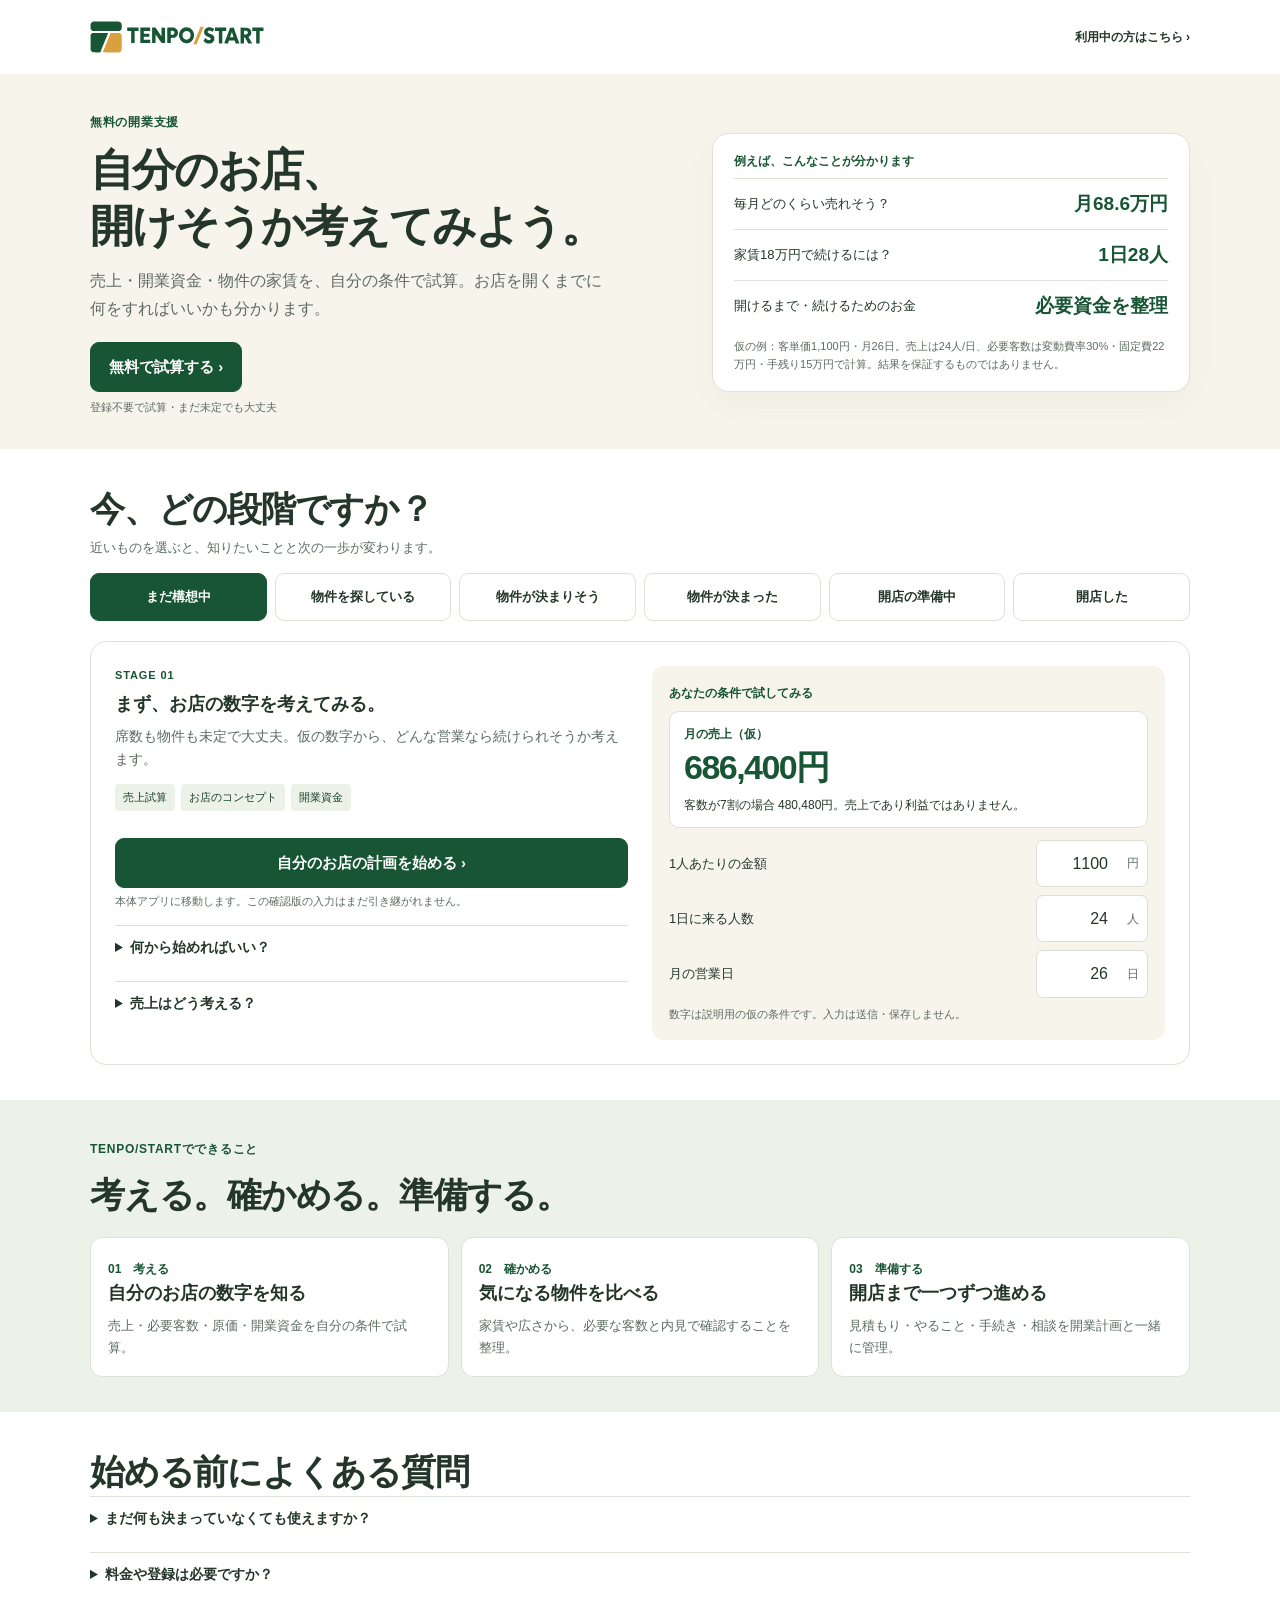
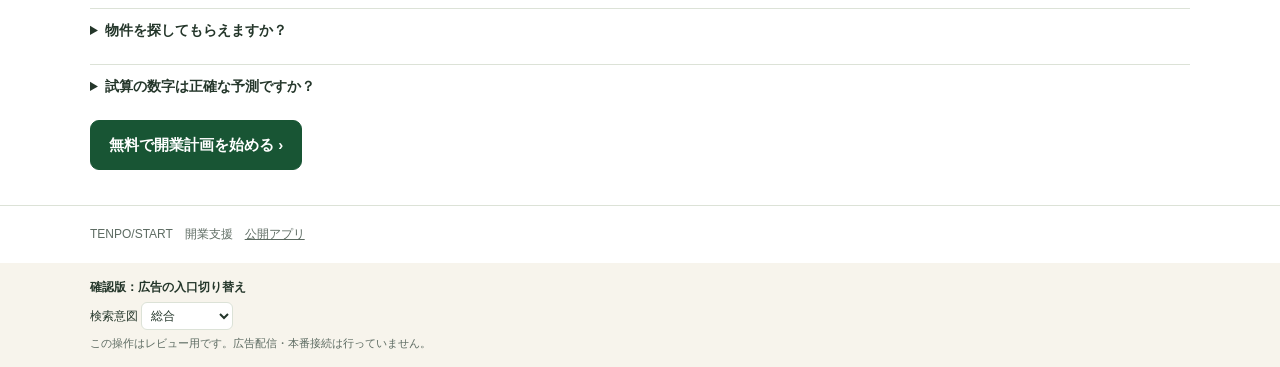
==== commit 0bc6567f: "Refine mobile first impression and stage trial; verify responsive browser prototype" ====
--- a/tenpo-start/lp/index.html
+++ b/tenpo-start/lp/index.html
@@ -1,45 +1,20 @@
-<!doctype html>
-<html lang="ja"><head><meta charset="utf-8"><meta name="viewport" content="width=device-width,initial-scale=1,viewport-fit=cover"><meta name="robots" content="noindex,nofollow"><meta name="description" content="お店を開くための売上・開業資金・物件判断を無料で試算。開業段階に合わせて準備を進めるTENPO/START。"><title>TENPO/START｜無料の開業支援・LP確認版</title>
-<style>
-:root{--ink:#1c3126;--muted:#5d6a60;--green:#185534;--dark:#123e2a;--paper:#f7f4ec;--line:#e0e4d9;--gold:#b88a3b;--white:#fff;--soft:#eef2e9}*{box-sizing:border-box}html{scroll-behavior:smooth}body{margin:0;font-family:-apple-system,BlinkMacSystemFont,"Hiragino Sans","Noto Sans JP","Yu Gothic",Meiryo,sans-serif;color:var(--ink);background:var(--white);line-height:1.7;font-size:15px}a{color:inherit}button,input{font:inherit}button,a,input{touch-action:manipulation}a:focus-visible,button:focus-visible,input:focus-visible,summary:focus-visible{outline:3px solid #c69037;outline-offset:3px}button{cursor:pointer}h1,h2,h3,p{margin:0}h1{font-size:clamp(30px,5.2vw,54px);line-height:1.27;letter-spacing:-.045em;font-weight:750}h2{font-size:clamp(22px,3.6vw,34px);line-height:1.45;letter-spacing:-.035em}h3{font-size:18px;line-height:1.5}p{color:var(--muted)}.wrap{width:min(1080px,100% - 48px);margin-inline:auto}.header{display:flex;align-items:center;justify-content:space-between;padding:16px 0;gap:16px}.brand{display:flex;align-items:center}.brand img{width:170px;height:auto;display:block}.login{font-size:13px;font-weight:650;text-decoration:none;white-space:nowrap;min-height:44px;display:flex;align-items:center}.hero{background:var(--paper);padding:38px 0 40px}.hero-inner{display:grid;grid-template-columns:1.05fr .95fr;gap:44px;align-items:center}.eyebrow{font-size:13px;font-weight:700;color:var(--green);display:inline-block;margin-bottom:12px;letter-spacing:.045em}.desc{margin-top:16px;max-width:540px;font-size:16px;line-height:1.9}.button{display:inline-flex;justify-content:center;align-items:center;text-decoration:none;color:#fff;background:var(--green);font-weight:700;border:1px solid var(--green);border-radius:10px;min-height:52px;padding:11px 21px;text-align:center;gap:6px}.button:hover{background:var(--dark)}.hero-actions{margin-top:22px;display:flex;flex-direction:column;align-items:flex-start;gap:6px}.small{font-size:12px;line-height:1.65}.hero-card{background:white;border:1px solid #e1e3d7;border-radius:18px;padding:20px 22px;box-shadow:0 12px 40px #1e372410}.mini-head{font-size:11px;letter-spacing:.04em;color:var(--green);font-weight:700;margin-bottom:10px}.mini-row{display:grid;grid-template-columns:1fr auto;gap:8px;align-items:center;border-top:1px solid var(--line);padding:12px 0}.mini-row strong{font-size:17px;color:var(--green);white-space:nowrap}.mini-row span{font-size:13px}.sample{font-size:11px;color:var(--muted);margin-top:8px}.stage-section{padding:36px 0 42px}.section-label{font-size:12px;letter-spacing:.1em;color:var(--green);font-weight:700;margin-bottom:8px}.section-desc{margin-top:8px;font-size:14px}.stages{display:grid;grid-template-columns:repeat(3,1fr);gap:8px;margin:18px 0 22px}.stage{border:1px solid var(--line);background:#fff;border-radius:10px;min-height:48px;padding:9px 8px;font-weight:650;color:var(--ink);font-size:14px;line-height:1.35}.stage.selected{background:var(--green);border-color:var(--green);color:#fff}.panel{border:1px solid var(--line);border-radius:18px;padding:25px;background:#fff;display:grid;grid-template-columns:1.05fr 1fr;gap:24px}.panel-copy,.panel-intro,.panel-more{display:flex;flex-direction:column;gap:12px}.facts{padding-left:18px;margin:0 0 4px;font-size:14px;color:var(--muted)}.facts li::marker{color:var(--green)}.guide{margin-top:3px}.guide details{border-top:1px solid var(--line);padding:10px 0;font-size:13px}.guide summary{cursor:pointer;font-weight:700;color:var(--ink);min-height:34px;display:list-item}.guide details p{padding:3px 8px 4px;line-height:1.8}.calculator,.checklist{background:var(--paper);padding:18px;border-radius:13px}.calc-heading{font-size:14px;font-weight:700;color:var(--green);margin-bottom:12px}.fields{display:grid;gap:8px}.field{display:grid;grid-template-columns:1fr 110px;gap:8px;align-items:center;font-size:12px;min-width:0}.number{display:flex;gap:4px;align-items:center;background:white;border:1px solid #d7ddcf;border-radius:7px;padding:0 7px}.number input{min-width:0;width:100%;border:0;background:transparent;padding:9px 0;font-size:16px;color:var(--ink);text-align:right;min-height:42px}.number span{white-space:nowrap;color:var(--muted);font-size:12px}.result{border-top:1px solid #dedfd1;padding-top:14px;margin-top:12px}.result-label{font-size:13px;color:var(--green);font-weight:700}.result-value{font-size:32px;line-height:1.4;font-weight:750;letter-spacing:-.04em;color:var(--green);overflow-wrap:anywhere}.result-note{font-size:12px;margin-top:6px}.cta-area{margin-top:5px}.cta-area .button{width:100%}.cta-area .small{margin-top:7px}.checkrow{display:flex;gap:9px;align-items:flex-start;min-height:44px;padding:9px 0;border-bottom:1px solid var(--line);font-size:14px}.checkrow input{width:19px;height:19px;accent-color:var(--green);flex:none}.services{background:var(--soft);padding:38px 0 42px}.service-grid{display:grid;grid-template-columns:repeat(3,1fr);gap:12px;margin-top:18px}.service{background:#fff;border:1px solid var(--line);border-radius:12px;padding:17px;min-width:0}.service b{font-size:12px;color:var(--green);display:block;margin-bottom:8px}.service p{font-size:13px;margin-top:7px}.trust{padding:38px 0}.faq{margin-top:15px}.faq details{border-top:1px solid var(--line);padding:12px 0}.faq summary{font-weight:650;cursor:pointer;min-height:40px}.faq p{font-size:14px;padding:4px 0}.footer{padding:20px 0;border-top:1px solid var(--line);font-size:12px;color:var(--muted)}.preview-note{background:#f8f0dd;border-top:1px solid #e4d4ae;padding:9px 0;color:#634b1e;font-size:12px}.sr{position:absolute;width:1px;height:1px;padding:0;overflow:hidden;clip:rect(0,0,0,0);white-space:nowrap;clip-path:inset(50%)}[hidden]{display:none!important}
-@media(max-width:700px){.wrap{width:calc(100% - 32px)}.header{padding:9px 0}.brand img{width:142px}.hero{padding:25px 0 24px}.hero-inner{grid-template-columns:1fr;gap:17px}.hero h1{font-size:clamp(30px,8vw,42px)}.eyebrow{margin-bottom:8px}.desc{font-size:14px;margin-top:12px;line-height:1.8}.hero-actions{margin-top:15px;align-items:stretch}.hero-actions .small{text-align:center}.hero-card{padding:12px 14px;border-radius:12px}.mini-head{margin-bottom:4px}.mini-row{padding:7px 0}.mini-row strong{font-size:15px}.stage-section{padding:25px 0 30px}.stages{grid-template-columns:repeat(2,1fr);margin:13px 0 16px;gap:7px}.stage{font-size:13px;min-height:44px}.panel{grid-template-columns:1fr;padding:15px;gap:15px}.panel-copy{display:contents}.panel-intro{grid-row:1;gap:10px}.calculator,.checklist{grid-row:2;padding:13px}.panel-more{grid-row:3;gap:10px}.service-grid{grid-template-columns:1fr}.services,.trust{padding:28px 0}.result-value{font-size:28px}}
-@media(prefers-reduced-motion:reduce){html{scroll-behavior:auto}} 
-</style></head>
-<body>
-<header class="wrap header"><a class="brand" href="#top" aria-label="TENPO/START"><img src="data:image/svg+xml,%3Csvg xmlns=%22http://www.w3.org/2000/svg%22 viewBox=%226 6 1404 252%22%3E%3Cpath fill=%22%23185534%22 fill-rule=%22evenodd%22 d=%22M28.99 253.07C22.12 250.98 15.96 245.76 12.36 239C10.61 235.7 10.5 232.1 10.5 175.42L10.5 115.34 13.52 110.47C15.71 106.91 17.99 104.83 21.88 102.79L27.23 100 89.57 100L151.91 100 150.57 103.75C149.08 107.91 107.07 210.28 96.5 235.5C92.82 244.3 89.57 252.06 89.29 252.75C88.9 253.71 82.19 253.98 60.14 253.91C44.39 253.87 30.37 253.48 28.99 253.07ZM954 182.51C950.42 181.79 945.02 180.09 942 178.73C935.6 175.84 922.14 166.53 921.34 164.43C921.02 163.61 924.29 158.12 929.05 151.49L937.31 139.98 943.58 146C947.03 149.31 952.25 153.14 955.18 154.5C968.41 160.66 982.55 155.07 980.56 144.45C979.6 139.33 974.67 135.82 962.55 131.63C947.36 126.39 941.03 122.94 935.7 117.01C928.96 109.51 926.71 102.75 927.22 91.5C927.69 81.12 929.77 75.48 935.44 69.2C949.73 53.38 977.23 50.71 998.5 63.07C1001.25 64.67 1004.49 66.77 1005.71 67.74L1007.92 69.5 1001.34 80.78L994.76 92.05 991.63 89.67C977.79 79.12 960.36 78.1 956.39 87.61C953.07 95.56 956.59 99.18 973.81 105.51C980.79 108.07 988.68 111.35 991.34 112.79C998.02 116.41 1003.83 122.47 1006.89 129C1010.45 136.61 1010.57 150.65 1007.15 159.25C999.69 177.98 978.24 187.37 954 182.51ZM1045.76 133.75L1045.5 84.5 1029.75 84.22L1014 83.95 1014 70.97L1014 58 1059.5 58L1105 58 1105 70.97L1105 83.95 1089.46 84.22L1073.92 84.5 1073.98 133.75L1074.04 183 1060.03 183L1046.02 183 1045.76 133.75ZM1090 182.15C1090 181.29 1103.25 145.97 1126.25 85.5L1136.52 58.5 1151.01 58.24L1165.5 57.98 1177.42 89.74C1183.98 107.21 1194 134.32 1199.69 150C1205.37 165.68 1210.46 179.52 1211 180.78L1211.98 183.05 1196.84 182.78L1181.7 182.5 1177.6 170.74L1173.5 158.98 1150.5 159.24L1127.5 159.5 1123.34 171L1119.19 182.5 1104.59 182.78C1096.35 182.93 1090 182.66 1090 182.15ZM1164.74 132.75C1164.47 132.06 1161.46 123.4 1158.05 113.5C1154.63 103.6 1151.51 95.17 1151.13 94.76C1150.74 94.35 1148.76 98.63 1146.74 104.26C1144.72 109.89 1141.5 118.89 1139.58 124.25L1136.09 134 1150.65 134C1161.89 134 1165.1 133.71 1164.74 132.75ZM1221 120.43L1221 57.86 1248.25 58.24C1278.91 58.67 1281.46 59.12 1291.69 65.95C1302.79 73.36 1307.53 83.02 1307.44 98C1307.39 106.06 1306.98 108.37 1304.75 113.24C1301.63 120.05 1293.83 128.21 1288.65 130.08C1286.17 130.98 1285.13 131.89 1285.49 132.83C1285.78 133.6 1292.43 144.86 1300.26 157.85C1308.09 170.84 1314.65 181.81 1314.83 182.23C1315.02 182.65 1307.97 183 1299.18 183L1283.2 183 1269.85 159.54L1256.5 136.07 1252.75 136.04L1249 136 1249 159.5L1249 183 1235 183L1221 183 1221 120.43ZM1271.36 110.62C1278.92 107.46 1281.74 99.04 1277.84 91.29C1274.44 84.54 1270.9 83 1258.77 83L1249 83 1249 97.5L1249 112 1258.53 112C1264.37 112 1269.34 111.47 1271.36 110.62ZM1347 133.5L1347 84 1331.12 84L1315.24 84 1315.21 78.25C1315.19 75.09 1315.4 69.24 1315.67 65.25L1316.17 58 1361.09 58L1406 58 1406 70.97L1406 83.95 1390.75 84.22L1375.5 84.5 1375.24 133.75L1374.98 183 1360.99 183L1347 183 1347 133.5ZM776.5 181.37C750.17 177.31 730.05 157.32 725.32 130.5C720.96 105.81 731.75 79.26 751.68 65.65C775.67 49.26 806.33 52.21 827.11 72.92C836.27 82.05 841.93 92.75 844.57 105.95C848.42 125.17 842.66 146.88 829.86 161.42C823.46 168.69 812.85 175.65 803.78 178.51C796.06 180.95 782.81 182.34 776.5 181.37ZM797.18 150.24C814.45 142.6 822.2 120.81 814.14 102.57C813.05 100.12 810.07 96.02 807.53 93.47C795.31 81.25 776.45 80.95 763.81 92.77C756.76 99.37 753.69 106.35 753.2 116.92C752.88 123.93 753.2 126.54 754.96 131.2C757.32 137.48 764.47 146.15 769.38 148.71C778.39 153.41 788.74 153.98 797.18 150.24ZM338 132.53L338 85.05 322.25 84.78L306.5 84.5 306.22 71.25L305.94 58 351.97 58L398 58 398 71.5L398 85 382 85L366 85 366 132.5L366 180 352 180L338 180 338 132.53ZM412 119L412 58 451.5 58L491 58 491 71.5L491 85 465.47 85L439.93 85 440.22 95.25L440.5 105.5 462.63 106L484.77 106.5 484.61 118L484.45 129.5 462.22 129.77L440 130.04 440 142.02L440 154 466 154L492 154 492 167L492 180 452 180L412 180 412 119ZM507 119L507 58 520.75 58.04L534.5 58.09 558.5 92.93L582.5 127.78 582.76 92.86L583.03 57.95 597.26 58.22L611.5 58.5 611.76 119.25L612.02 180 598.18 180L584.34 180 581.34 175.75C556.57 140.69 536.59 112.87 535.89 112.43C535.38 112.12 535 126.41 535 145.94L535 180 521 180L507 180 507 119ZM629.18 130.75C629 103.66 629.17 76.21 629.54 69.75L630.22 58 653.97 58C680.41 58 685.73 58.66 694.64 63.01C702.81 67.01 708.51 72.75 712.35 80.84C715.29 87.06 715.5 88.23 715.5 98.5C715.49 108.75 715.28 109.95 712.34 116.18C708.32 124.69 701.74 131.28 693.2 135.33C686.81 138.35 685.84 138.52 672.25 138.84L658 139.19 658 159.59L658 180 643.75 180L629.5 180 629.18 130.75ZM680.01 111.75C685.48 108.03 687.43 104.6 687.42 98.72C687.42 87.57 681.49 83 667.04 83L658 83 658 98.5L658 114 667.35 114C675.4 114 677.16 113.69 680.01 111.75ZM28.33 84.05C22.38 82.61 16.17 78.15 13.28 73.22C10.57 68.61 10.49 68.07 10.17 50.75C9.9 36.54 10.15 32.05 11.43 28.22C13.64 21.54 18.06 16.61 24.77 13.31L30.5 10.5 132.98 10.23C204.17 10.04 237.07 10.29 240.72 11.05C248.19 12.6 254.69 17.35 258.42 24C261.44 29.4 261.51 29.79 261.86 45.47C262.08 55.25 261.77 63.44 261.07 66.59C259.7 72.72 254.68 79.06 248.64 82.28L244.5 84.5 138 84.66C79.42 84.75 30.07 84.48 28.33 84.05Z%22/%3E%3Cpath fill=%22%23d9a040%22 fill-rule=%22evenodd%22 d=%22M109 253.06C109 252.51 109.66 250.59 110.47 248.78C111.28 246.98 122.78 219.18 136.03 187C149.28 154.82 162.57 122.58 165.56 115.33C168.55 108.09 171 101.68 171 101.08C171 100.32 182.01 100.01 207.75 100.02C241.29 100.04 244.85 100.2 248.56 101.89C253.55 104.15 259.29 110.68 260.84 115.86C261.66 118.6 262 136.11 262 175.69C262 237.18 262.03 236.87 255.9 244.31C254.22 246.34 250.75 249.24 248.18 250.75L243.5 253.5 176.25 253.78C132.21 253.96 109 253.71 109 253.06ZM840 188.58C840 188.31 843.21 180.54 847.12 171.3C864.01 131.48 892.46 64 894.8 58.25L897.34 52 910.67 52C918 52 924 52.29 924 52.65C924 53 912.34 80.56 898.09 113.9C883.84 147.23 870.86 177.65 869.25 181.5L866.32 188.5 853.16 188.78C845.92 188.93 840 188.84 840 188.58Z%22/%3E%3C/svg%3E" alt="TENPO/START テンポスタート"></a><a href="https://start.tenpo-os.com/" class="login">利用中の方はこちら ›</a></header>
-<main id="top"><section class="hero"><div class="wrap hero-inner"><div><span class="eyebrow" id="eyebrow">無料の開業支援</span><h1 id="hero-title">自分のお店、<br>開けそうか考えてみよう。</h1><p id="hero-desc" class="desc">売上・開業資金・物件の家賃を、自分の条件で試算。お店を開くまで、何をすればいいかも分かります。</p><div class="hero-actions"><a class="button" id="hero-cta" href="#your-stage">無料で自分のお店を試算する ›</a><p class="small">無料・登録不要で試算 ／ 決まっていないことは仮でOK</p></div></div><aside class="hero-card" aria-label="アプリでわかること"><div class="mini-head">例えば、こんなことが分かります</div><div class="mini-row"><span>毎月どのくらい売れそう？</span><strong>月68.6万円</strong></div><div class="mini-row"><span>家賃18万円で続けるには？</span><strong>1日28人</strong></div><div class="mini-row"><span>開くまで・続けるためのお金</span><strong>必要資金を整理</strong></div><p class="sample">表示例：客単価1,100円・24人/日・月26日。必要客数は変動費率30%・固定費22万円・手残り15万円の仮条件。売上・収益は保証しません。</p></aside></div></section>
-<section class="stage-section" id="your-stage"><div class="wrap"><p class="section-label">あなたの今に合わせて</p><h2>今、どの段階ですか？</h2><p class="section-desc">近いものを選ぶと、今知りたいことと次の一歩が変わります。</p><div id="stages" class="stages" aria-label="開業の段階"></div><div id="stage-live" class="sr" aria-live="polite"></div><article class="panel"><div class="panel-copy"><div class="panel-intro"><p id="step-num" class="section-label"></p><h3 id="step-title"></h3><p id="step-desc"></p><ul class="facts" id="facts"></ul></div><div class="panel-more"><div class="cta-area"><a id="step-cta" class="button" href="https://start.tenpo-os.com/">開業計画を始める</a><p class="small">公開アプリへ移動します。確認版では、このページの試算条件はまだ引き継がれません。</p></div><div class="guide" id="guides"></div></div></div><div id="calculator" class="calculator"><div class="calc-heading">あなたの条件で試してみる</div><div class="fields" id="fields"></div><div class="result" aria-live="polite"><p id="result-label" class="result-label"></p><div id="result" class="result-value"></div><p id="result-note" class="result-note"></p></div><p class="small" style="margin-top:12px">最初の数字は説明用の仮の条件です。入力内容を保存・送信しません。詳しい試算はアプリ本体へ。</p></div><div class="checklist" id="checklist" hidden><div class="calc-heading">開店前に確認すること（例）</div><label class="checkrow"><input type="checkbox">必要な許可・届出を確認する</label><label class="checkrow"><input type="checkbox">設備・工事・支払いの予定を整理する</label><label class="checkrow"><input type="checkbox">メニュー・価格・仕入れを確認する</label><label class="checkrow"><input type="checkbox">スタッフ・営業の流れを決める</label><label class="checkrow"><input type="checkbox">告知・プレオープンを準備する</label><p class="small" style="margin-top:12px">例のリストです。業態や地域により異なります。確認版ではチェックは保存されません。</p></div></article></div></section>
-<section class="services"><div class="wrap"><p class="section-label">TENPO/STARTでできること</p><h2>考える。確かめる。準備する。</h2><div class="service-grid"><div class="service"><b>01　考える</b><h3>自分のお店の数字を知る</h3><p>売上・必要客数・原価・開業資金を条件に合わせて試算します。</p></div><div class="service"><b>02　確かめる</b><h3>気になる物件を比べる</h3><p>家賃や広さから、必要な客数や内見で確かめることを整理します。</p></div><div class="service"><b>03　準備する</b><h3>開店まで一つずつ進める</h3><p>見積もり・やること・手続き・相談を自分の計画と一緒に管理します。</p></div></div></div></section>
-<section class="trust"><div class="wrap"><h2>始める前に知っておきたいこと</h2><div class="faq"><details><summary>何も決まっていなくても使えますか？</summary><p>はい。業態や数字は未定として進められます。仮の条件と自分で入力した数字を分けて考えられます。</p></details><details><summary>料金や登録は必要ですか？</summary><p>開業支援アプリは無料です。登録なしでヒアリング・試算・手入力で物件を考えられます。別端末での計画の再開、AIによる物件資料の読み取り、事務局へのLINE相談には無料登録が必要です。</p></details><details><summary>試算の結果は正確な予測ですか？</summary><p>入力した条件と仮の条件を使った計算で、開業や収益を保証するものではありません。実際の見積もりや現地調査、必要に応じた専門家への相談で確かめてください。</p></details><details><summary>物件を紹介してもらえますか？</summary><p>現在のアプリは、見つけた物件を入力・比較して判断するための機能が中心です。新着物件の検索・通知サービスはこの確認版には含まれていません。</p></details></div><div style="margin-top:16px"><a class="button" href="https://start.tenpo-os.com/">無料で開業計画を始める ›</a></div></div></section>
-</main><footer class="footer"><div class="wrap">TENPO/START｜開業支援　　<a href="https://start.tenpo-os.com/">公開中のアプリ</a></div></footer><div class="preview-note"><div class="wrap">広告向けLPの確認版（未公開・noindex）。現行アプリのコード・計測・保存には変更を加えていません。</div></div>
+<!doctype html><html lang="ja"><head><meta charset="utf-8"><meta name="viewport" content="width=device-width,initial-scale=1,viewport-fit=cover"><meta name="robots" content="noindex,nofollow"><title>TENPO/START｜無料の開業支援・確認版</title><style>
+:root{--green:#185534;--deep:#173e2b;--ink:#24362a;--sub:#5d6b62;--line:#dce2d7;--paper:#f7f4ec;--soft:#edf2e9;--gold:#d9a040}*{box-sizing:border-box}body{margin:0;color:var(--ink);background:#fff;font:15px/1.7 -apple-system,BlinkMacSystemFont,"Hiragino Sans","Noto Sans CJK JP",Meiryo,sans-serif}button,input,select{font:inherit}button,a,input,select{touch-action:manipulation}button{cursor:pointer}button:focus-visible,a:focus-visible,input:focus-visible,select:focus-visible,summary:focus-visible{outline:3px solid #ae7428;outline-offset:3px}a{color:inherit}h1,h2,h3,p{margin:0}h1{font-size:clamp(30px,4.2vw,44px);letter-spacing:-.045em;line-height:1.26}h2{font-size:clamp(23px,3vw,35px);letter-spacing:-.035em;line-height:1.4}h3{font-size:18px;line-height:1.5}p{color:var(--sub)}.wrap{width:min(1100px,100% - 48px);margin:auto}.head{display:flex;align-items:center;justify-content:space-between;gap:12px;padding:15px 0}.brand{color:var(--green);font-size:23px;font-weight:850;letter-spacing:-.055em;line-height:1;text-decoration:none;white-space:nowrap}.brand i{color:var(--gold);font-style:normal;margin:0 2px}.brand img{display:block;width:174px;height:auto}.login{font-size:12px;min-height:44px;display:flex;align-items:center;text-decoration:none;font-weight:650}.hero{background:var(--paper);padding:34px 0 32px}.hero-grid{display:grid;grid-template-columns:1.1fr .9fr;gap:38px;align-items:center}.kicker{display:inline-block;font-size:12px;letter-spacing:.06em;font-weight:750;color:var(--green);margin-bottom:10px}.desc{font-size:16px;line-height:1.75;margin-top:14px;max-width:520px}.button{border:1px solid var(--green);background:var(--green);color:white;min-height:50px;padding:10px 18px;border-radius:9px;display:inline-flex;justify-content:center;align-items:center;text-decoration:none;font-weight:750;line-height:1.35}.button:hover{background:var(--deep)}.hero-cta{margin-top:19px}.tiny{font-size:11px;line-height:1.6;color:var(--sub)}.hero .tiny{margin-top:7px}.proof{background:#fff;border:1px solid #e2e2d8;border-radius:17px;padding:17px 21px;box-shadow:0 12px 30px #25432c0b}.proof-title{font-size:12px;font-weight:700;color:var(--green);margin-bottom:6px}.proof-row{display:grid;grid-template-columns:1fr auto;align-items:center;gap:8px;padding:9px 0;border-top:1px solid var(--line);font-size:13px}.proof-row b{font-size:19px;color:var(--green);white-space:nowrap}.section{padding:35px 0;scroll-margin-top:10px}.subhead{font-size:13px;margin-top:4px}.stages{display:grid;grid-template-columns:repeat(6,1fr);gap:8px;margin:14px 0 20px}.stage{border:1px solid var(--line);background:#fff;color:var(--ink);padding:9px 7px;min-height:48px;border-radius:9px;font-size:13px;font-weight:700;line-height:1.4}.stage[aria-pressed=true]{background:var(--green);color:white;border-color:var(--green)}.panel{border:1px solid var(--line);border-radius:16px;padding:24px;display:grid;grid-template-columns:1fr 1fr;gap:24px;align-items:start}.intro{grid-column:1;grid-row:1}.calc{grid-column:2;grid-row:1 / 3;background:var(--paper);padding:17px;border-radius:12px;min-width:0}.more{grid-column:1;grid-row:2}.stage-no{font-size:11px;color:var(--green);font-weight:750;letter-spacing:.08em;margin-bottom:6px}.intro p{margin-top:7px;font-size:14px}.tags{display:flex;gap:6px;flex-wrap:wrap;margin-top:12px}.tag{font-size:11px;background:var(--soft);color:var(--deep);padding:4px 8px;border-radius:4px}.calc-head{font-size:12px;font-weight:750;color:var(--green);margin-bottom:8px}.result{background:#fff;border:1px solid var(--line);border-radius:10px;padding:12px 14px;margin-bottom:12px}.result-label{font-size:12px;color:var(--green);font-weight:700}.result strong{display:block;font-size:34px;line-height:1.35;letter-spacing:-.045em;color:var(--green);overflow-wrap:anywhere}.result-note{font-size:12px;margin-top:4px}.field{display:grid;grid-template-columns:1fr 112px;gap:10px;align-items:center;margin:8px 0;font-size:13px}.number{display:flex;gap:4px;align-items:center;background:white;border:1px solid #d9dfd3;padding:0 8px;border-radius:7px;min-width:0}.number input{width:100%;min-width:0;border:0;background:transparent;text-align:right;color:var(--ink);padding:9px 0;font-size:16px;min-height:44px}.number span{white-space:nowrap;font-size:12px;color:var(--sub)}.more .button{width:100%;margin:0 0 5px}.guides{margin-top:14px}.guides details,.faq details{border-top:1px solid var(--line);padding:10px 0}.guides summary,.faq summary{font-weight:700;font-size:14px;cursor:pointer;min-height:35px}.guides p,.faq p{font-size:13px;margin:6px 0 0}.checkrow{display:flex;align-items:center;gap:8px;min-height:44px;border-bottom:1px solid var(--line);font-size:13px}.checkrow input{width:19px;height:19px;accent-color:var(--green);flex:none}.soft{background:var(--soft)}.tiles{display:grid;grid-template-columns:repeat(3,1fr);gap:12px;margin-top:18px}.tile{background:#fff;border:1px solid var(--line);border-radius:12px;padding:17px}.tile span{color:var(--green);font-size:12px;font-weight:750}.tile p{margin-top:8px;font-size:13px}.foot{padding:18px 0;border-top:1px solid var(--line);font-size:12px;color:var(--sub)}.preview{background:var(--paper);padding:14px 0;font-size:12px}.preview select{margin:5px 0;padding:5px;border:1px solid var(--line);background:#fff;border-radius:6px;max-width:100%;color:var(--ink)}[hidden]{display:none!important}
+@media(max-width:720px){.wrap{width:calc(100% - 32px)}.head{padding:5px 0}.brand{font-size:20px}.brand img{width:146px}.hero{padding:20px 0 21px}.hero-grid{grid-template-columns:1fr;gap:13px}.kicker{margin-bottom:6px}h1{font-size:clamp(29px,8vw,38px)}.desc{font-size:14px;margin-top:10px;line-height:1.65}.hero-cta{width:100%;margin-top:12px;min-height:48px}.hero .tiny{text-align:center;margin-top:5px}.proof{padding:10px 13px;border-radius:11px}.proof-title{margin-bottom:4px}.proof-row{padding:5px 0;font-size:12px}.proof-row b{font-size:16px}.proof .tiny{text-align:left;font-size:10px}.section{padding:25px 0}.stages{grid-template-columns:repeat(2,1fr);gap:6px;margin:12px 0 14px}.stage{min-height:44px;font-size:12px}.panel{grid-template-columns:1fr;padding:13px;gap:14px}.intro,.calc,.more{grid-column:1;grid-row:auto}.calc{padding:12px}.tags{margin-top:8px}.result strong{font-size:30px}.tiles{grid-template-columns:1fr;gap:8px}.tile{padding:13px}.guides{margin-top:9px}.subhead{font-size:12px}}
+@media(max-width:350px){.wrap{width:calc(100% - 24px)}.proof-row b{font-size:14px}.field{grid-template-columns:1fr 98px}}@media(prefers-reduced-motion:reduce){*{scroll-behavior:auto!important}}
+</style></head><body>
+<header class="wrap head"><a class="brand" href="#top" aria-label="TENPO/START"><img src="data:image/svg+xml,%3Csvg xmlns=%22http://www.w3.org/2000/svg%22 viewBox=%226 6 1404 252%22%3E%3Cpath fill=%22%23185534%22 fill-rule=%22evenodd%22 d=%22M28.99 253.07C22.12 250.98 15.96 245.76 12.36 239C10.61 235.7 10.5 232.1 10.5 175.42L10.5 115.34 13.52 110.47C15.71 106.91 17.99 104.83 21.88 102.79L27.23 100 89.57 100L151.91 100 150.57 103.75C149.08 107.91 107.07 210.28 96.5 235.5C92.82 244.3 89.57 252.06 89.29 252.75C88.9 253.71 82.19 253.98 60.14 253.91C44.39 253.87 30.37 253.48 28.99 253.07ZM954 182.51C950.42 181.79 945.02 180.09 942 178.73C935.6 175.84 922.14 166.53 921.34 164.43C921.02 163.61 924.29 158.12 929.05 151.49L937.31 139.98 943.58 146C947.03 149.31 952.25 153.14 955.18 154.5C968.41 160.66 982.55 155.07 980.56 144.45C979.6 139.33 974.67 135.82 962.55 131.63C947.36 126.39 941.03 122.94 935.7 117.01C928.96 109.51 926.71 102.75 927.22 91.5C927.69 81.12 929.77 75.48 935.44 69.2C949.73 53.38 977.23 50.71 998.5 63.07C1001.25 64.67 1004.49 66.77 1005.71 67.74L1007.92 69.5 1001.34 80.78L994.76 92.05 991.63 89.67C977.79 79.12 960.36 78.1 956.39 87.61C953.07 95.56 956.59 99.18 973.81 105.51C980.79 108.07 988.68 111.35 991.34 112.79C998.02 116.41 1003.83 122.47 1006.89 129C1010.45 136.61 1010.57 150.65 1007.15 159.25C999.69 177.98 978.24 187.37 954 182.51ZM1045.76 133.75L1045.5 84.5 1029.75 84.22L1014 83.95 1014 70.97L1014 58 1059.5 58L1105 58 1105 70.97L1105 83.95 1089.46 84.22L1073.92 84.5 1073.98 133.75L1074.04 183 1060.03 183L1046.02 183 1045.76 133.75ZM1090 182.15C1090 181.29 1103.25 145.97 1126.25 85.5L1136.52 58.5 1151.01 58.24L1165.5 57.98 1177.42 89.74C1183.98 107.21 1194 134.32 1199.69 150C1205.37 165.68 1210.46 179.52 1211 180.78L1211.98 183.05 1196.84 182.78L1181.7 182.5 1177.6 170.74L1173.5 158.98 1150.5 159.24L1127.5 159.5 1123.34 171L1119.19 182.5 1104.59 182.78C1096.35 182.93 1090 182.66 1090 182.15ZM1164.74 132.75C1164.47 132.06 1161.46 123.4 1158.05 113.5C1154.63 103.6 1151.51 95.17 1151.13 94.76C1150.74 94.35 1148.76 98.63 1146.74 104.26C1144.72 109.89 1141.5 118.89 1139.58 124.25L1136.09 134 1150.65 134C1161.89 134 1165.1 133.71 1164.74 132.75ZM1221 120.43L1221 57.86 1248.25 58.24C1278.91 58.67 1281.46 59.12 1291.69 65.95C1302.79 73.36 1307.53 83.02 1307.44 98C1307.39 106.06 1306.98 108.37 1304.75 113.24C1301.63 120.05 1293.83 128.21 1288.65 130.08C1286.17 130.98 1285.13 131.89 1285.49 132.83C1285.78 133.6 1292.43 144.86 1300.26 157.85C1308.09 170.84 1314.65 181.81 1314.83 182.23C1315.02 182.65 1307.97 183 1299.18 183L1283.2 183 1269.85 159.54L1256.5 136.07 1252.75 136.04L1249 136 1249 159.5L1249 183 1235 183L1221 183 1221 120.43ZM1271.36 110.62C1278.92 107.46 1281.74 99.04 1277.84 91.29C1274.44 84.54 1270.9 83 1258.77 83L1249 83 1249 97.5L1249 112 1258.53 112C1264.37 112 1269.34 111.47 1271.36 110.62ZM1347 133.5L1347 84 1331.12 84L1315.24 84 1315.21 78.25C1315.19 75.09 1315.4 69.24 1315.67 65.25L1316.17 58 1361.09 58L1406 58 1406 70.97L1406 83.95 1390.75 84.22L1375.5 84.5 1375.24 133.75L1374.98 183 1360.99 183L1347 183 1347 133.5ZM776.5 181.37C750.17 177.31 730.05 157.32 725.32 130.5C720.96 105.81 731.75 79.26 751.68 65.65C775.67 49.26 806.33 52.21 827.11 72.92C836.27 82.05 841.93 92.75 844.57 105.95C848.42 125.17 842.66 146.88 829.86 161.42C823.46 168.69 812.85 175.65 803.78 178.51C796.06 180.95 782.81 182.34 776.5 181.37ZM797.18 150.24C814.45 142.6 822.2 120.81 814.14 102.57C813.05 100.12 810.07 96.02 807.53 93.47C795.31 81.25 776.45 80.95 763.81 92.77C756.76 99.37 753.69 106.35 753.2 116.92C752.88 123.93 753.2 126.54 754.96 131.2C757.32 137.48 764.47 146.15 769.38 148.71C778.39 153.41 788.74 153.98 797.18 150.24ZM338 132.53L338 85.05 322.25 84.78L306.5 84.5 306.22 71.25L305.94 58 351.97 58L398 58 398 71.5L398 85 382 85L366 85 366 132.5L366 180 352 180L338 180 338 132.53ZM412 119L412 58 451.5 58L491 58 491 71.5L491 85 465.47 85L439.93 85 440.22 95.25L440.5 105.5 462.63 106L484.77 106.5 484.61 118L484.45 129.5 462.22 129.77L440 130.04 440 142.02L440 154 466 154L492 154 492 167L492 180 452 180L412 180 412 119ZM507 119L507 58 520.75 58.04L534.5 58.09 558.5 92.93L582.5 127.78 582.76 92.86L583.03 57.95 597.26 58.22L611.5 58.5 611.76 119.25L612.02 180 598.18 180L584.34 180 581.34 175.75C556.57 140.69 536.59 112.87 535.89 112.43C535.38 112.12 535 126.41 535 145.94L535 180 521 180L507 180 507 119ZM629.18 130.75C629 103.66 629.17 76.21 629.54 69.75L630.22 58 653.97 58C680.41 58 685.73 58.66 694.64 63.01C702.81 67.01 708.51 72.75 712.35 80.84C715.29 87.06 715.5 88.23 715.5 98.5C715.49 108.75 715.28 109.95 712.34 116.18C708.32 124.69 701.74 131.28 693.2 135.33C686.81 138.35 685.84 138.52 672.25 138.84L658 139.19 658 159.59L658 180 643.75 180L629.5 180 629.18 130.75ZM680.01 111.75C685.48 108.03 687.43 104.6 687.42 98.72C687.42 87.57 681.49 83 667.04 83L658 83 658 98.5L658 114 667.35 114C675.4 114 677.16 113.69 680.01 111.75ZM28.33 84.05C22.38 82.61 16.17 78.15 13.28 73.22C10.57 68.61 10.49 68.07 10.17 50.75C9.9 36.54 10.15 32.05 11.43 28.22C13.64 21.54 18.06 16.61 24.77 13.31L30.5 10.5 132.98 10.23C204.17 10.04 237.07 10.29 240.72 11.05C248.19 12.6 254.69 17.35 258.42 24C261.44 29.4 261.51 29.79 261.86 45.47C262.08 55.25 261.77 63.44 261.07 66.59C259.7 72.72 254.68 79.06 248.64 82.28L244.5 84.5 138 84.66C79.42 84.75 30.07 84.48 28.33 84.05Z%22/%3E%3Cpath fill=%22%23d9a040%22 fill-rule=%22evenodd%22 d=%22M109 253.06C109 252.51 109.66 250.59 110.47 248.78C111.28 246.98 122.78 219.18 136.03 187C149.28 154.82 162.57 122.58 165.56 115.33C168.55 108.09 171 101.68 171 101.08C171 100.32 182.01 100.01 207.75 100.02C241.29 100.04 244.85 100.2 248.56 101.89C253.55 104.15 259.29 110.68 260.84 115.86C261.66 118.6 262 136.11 262 175.69C262 237.18 262.03 236.87 255.9 244.31C254.22 246.34 250.75 249.24 248.18 250.75L243.5 253.5 176.25 253.78C132.21 253.96 109 253.71 109 253.06ZM840 188.58C840 188.31 843.21 180.54 847.12 171.3C864.01 131.48 892.46 64 894.8 58.25L897.34 52 910.67 52C918 52 924 52.29 924 52.65C924 53 912.34 80.56 898.09 113.9C883.84 147.23 870.86 177.65 869.25 181.5L866.32 188.5 853.16 188.78C845.92 188.93 840 188.84 840 188.58Z%22/%3E%3C/svg%3E" alt="TENPO/START テンポスタート"></a><a class="login" href="https://start.tenpo-os.com/">利用中の方はこちら ›</a></header>
+<main id="top"><section class="hero"><div class="wrap hero-grid"><div><span id="kicker" class="kicker">無料の開業支援</span><h1 id="headline">自分のお店、<br>開けそうか考えてみよう。</h1><p id="desc" class="desc">売上・開業資金・物件の家賃を、自分の条件で試算。お店を開くまでに何をすればいいかも分かります。</p><a id="hero-cta" class="button hero-cta" href="#stage-section">無料で試算する ›</a><p class="tiny">登録不要で試算・まだ未定でも大丈夫</p></div><div class="proof"><div class="proof-title">例えば、こんなことが分かります</div><div class="proof-row"><span>毎月どのくらい売れそう？</span><b>月68.6万円</b></div><div class="proof-row"><span>家賃18万円で続けるには？</span><b>1日28人</b></div><div class="proof-row"><span>開けるまで・続けるためのお金</span><b>必要資金を整理</b></div><p class="tiny">仮の例：客単価1,100円・月26日。売上は24人/日、必要客数は変動費率30%・固定費22万円・手残り15万円で計算。結果を保証するものではありません。</p></div></div></section>
+<section class="section" id="stage-section"><div class="wrap"><h2>今、どの段階ですか？</h2><p class="subhead">近いものを選ぶと、知りたいことと次の一歩が変わります。</p><div class="stages" id="stages" aria-label="開業の段階"></div><article class="panel" id="panel"><div class="intro"><div class="stage-no" id="step"></div><h3 id="title"></h3><p id="explain"></p><div class="tags" id="tags"></div></div><div class="calc"><div class="calc-head" id="calc-head">あなたの条件で試してみる</div><div id="calc-area"><div class="result" aria-live="polite"><div class="result-label" id="result-label"></div><strong id="result"></strong><div class="result-note" id="result-note"></div></div><div id="fields"></div><p class="tiny">数字は説明用の仮の条件です。入力は送信・保存しません。</p></div><div id="checklist" hidden></div></div><div class="more"><a id="step-cta" class="button" href="https://start.tenpo-os.com/">開業計画を始める ›</a><p class="tiny">本体アプリに移動します。この確認版の入力はまだ引き継がれません。</p><div class="guides" id="guides"></div></div></article></div></section>
+<section class="section soft"><div class="wrap"><span class="kicker">TENPO/STARTでできること</span><h2>考える。確かめる。準備する。</h2><div class="tiles"><article class="tile"><span>01　考える</span><h3>自分のお店の数字を知る</h3><p>売上・必要客数・原価・開業資金を自分の条件で試算。</p></article><article class="tile"><span>02　確かめる</span><h3>気になる物件を比べる</h3><p>家賃や広さから、必要な客数と内見で確認することを整理。</p></article><article class="tile"><span>03　準備する</span><h3>開店まで一つずつ進める</h3><p>見積もり・やること・手続き・相談を開業計画と一緒に管理。</p></article></div></div></section>
+<section class="section"><div class="wrap faq"><h2>始める前によくある質問</h2><details><summary>まだ何も決まっていなくても使えますか？</summary><p>はい。分かることから入力し、未定の数字は仮として考えられます。</p></details><details><summary>料金や登録は必要ですか？</summary><p>開業支援アプリは無料です。ヒアリング・試算・物件の手入力は登録不要。別端末での再開、AIによる物件資料の読み取り（1日10回まで）、事務局へのLINE相談には無料登録が必要です。</p></details><details><summary>物件を探してもらえますか？</summary><p>現在は、見つけた物件の採算判断や比較が中心です。新着物件検索・通知は未提供です。</p></details><details><summary>試算の数字は正確な予測ですか？</summary><p>仮の条件による計算で、開業や収益を保証しません。現地確認や見積もり、専門家の確認と合わせて判断してください。</p></details><a class="button" href="https://start.tenpo-os.com/">無料で開業計画を始める ›</a></div></section></main><footer class="foot"><div class="wrap">TENPO/START　開業支援　<a href="https://start.tenpo-os.com/">公開アプリ</a></div></footer><aside class="preview"><div class="wrap"><b>確認版：広告の入口切り替え</b><br><label>検索意図 <select id="intent-select"><option value="general">総合</option><option value="cafe">カフェ開業</option><option value="food">飲食店開業</option><option value="cost">開業資金</option><option value="property">物件判断</option><option value="prep">開店準備</option></select></label><p class="tiny">この操作はレビュー用です。広告配信・本番接続は行っていません。</p></div></aside>
 <script>
-const STAGES=[{"id":"idea","label":"まだ構想中","num":"01","heading":"まず、お店の数字を考えてみる。","desc":"席数も物件も、まだ決まっていなくて大丈夫。仮の数字から、どんな営業なら続けられそうか考えられます。","action":"自分のお店の計画を始める","kind":"sales","facts":["どんなお店にしたいか","売上と客数の試算","開業に要るお金"],"guides":[["何から始めればいい？","誰に来てほしいか、何を提供するか、自分が働く時間を考えると、物件やお金を決める基準ができます。まだ決まらないことは未定で構いません。"],["売上はどう考える？","客単価×1日の客数×営業日で月売上を試算。原価、人件費、家賃などを引いた手元の残りは、アプリ本体で詳しく確認できます。"]]},{"id":"search","label":"物件を探している","num":"02","heading":"この家賃で、お店を続けられる？","desc":"ネットで見つけた物件の家賃を入れるだけで、毎日何人のお客さんが必要か、仮の条件で確認できます。","action":"物件を入れて、詳しく比べる","kind":"property","facts":["候補物件の比較","必要な客数の試算","物件資料の読み取り（無料登録後）"],"guides":[["物件はどう選ぶ？","家賃だけでなく、客席として使える面積・営業時間・業態の制限を確認。候補ごとに必要客数を出して、現地で人通りや入店の様子を確かめます。"],["物件資料を使うには？","家賃を手で入力する場合は登録不要。募集の資料を写真やPDFからAIで読み取る機能は無料登録後に使えます（現行仕様は1日10回まで）。"]]},{"id":"apply","label":"物件が決まりそう","num":"03","heading":"契約する前に、確かめておきたいこと。","desc":"家賃と必要客数の差だけでなく、用途や営業時間、保証金、工事費も見落とさないように整理します。","action":"契約前の確認を始める","kind":"property","facts":["契約前の確認事項","物件ごとの営業計画","仲介会社へ聞く文"],"guides":[["契約前に聞くことは？","希望する業態で営業できるか、営業時間、看板、家賃の開始日、保証金の返還、原状回復、解約条件、契約の種類を確認します。"],["採算が合わない時は？","客数や単価、営業時間、席数を変えた場合を試し、現地で成り立つ条件を確かめます。結果は保証ではありません。"]]},{"id":"contract","label":"物件が決まった","num":"04","heading":"開けるまでに、いくら要る？","desc":"物件費用・工事・設備・準備費と、開業後の運転資金を整理。自己資金との差が分かります。","action":"開業資金と準備を整理する","kind":"capital","facts":["工事見積もりの比較","月ごとの支払い予定","許認可・手続きの整理"],"guides":[["開業資金の分け方","物件・内装・機器・開店前の準備に使うお金と、開業後に続けるためのお金を分けます。実際の見積もりで仮の数字を更新しましょう。"],["工事の前に確かめること","必要に応じて保健所や消防署に事前相談し、工事の内容と営業に必要な条件を確認。地域や業態で異なります。"]]},{"id":"prep","label":"開店の準備中","num":"05","heading":"開店までに、次に何をする？","desc":"手続きや仕入れ、スタッフ、メニュー、販促の準備を整理。忘れないよう、自分の計画に残せます。","action":"自分のやることリストを作る","kind":"check","facts":["やること・期限の管理","メニューと原価","開店前の準備・連絡"],"guides":[["何を先に進める？","工事・許認可・設備など、ほかの準備に影響するものを先に確認。すでに決まった内容や返事待ちの項目は別に整理できます。"],["誰かに相談したい時は","アプリで無料登録すると、入力してきた内容を添えてLINEで事務局に相談できます。相談内容を送る前に確認できます。"]]},{"id":"open","label":"開店した","num":"06","heading":"開店して分かった数字を、次の判断に。","desc":"計画の売上と実際の売上を比べ、どこを見直すか考えます。次の出店にも役立つ情報を残しましょう。","action":"開店後の振り返りを始める","kind":"review","facts":["計画と実際の比較","メニューの原価見直し","開店後の店舗運営へ"],"guides":[["最初の1か月で何を見る？","売上だけでなく、来店人数、客単価、営業日数、原価率のどこが計画と違ったか確認します。"],["開店後の管理について","開店後のシフトや日報など、店舗運営の仕組みはTENPO/OSでも案内しています。"]]}], INTENTS={"general":{"k":"無料の開業支援","h":"自分のお店、<br>開けそうか考えてみよう。","d":"売上・開業資金・物件の家賃を、自分の条件で試算。お店を開くまで、何をすればいいかも分かります。","stage":"idea"},"cafe":{"k":"カフェを開きたい方へ","h":"自分のカフェ、<br>開けそうか考えてみよう。","d":"席数・客単価・家賃から売上を試算。カフェの開業資金や物件選び、開店までの準備も無料で進められます。","stage":"idea"},"food":{"k":"飲食店を開きたい方へ","h":"自分の飲食店、<br>続けられる形を考えよう。","d":"売上や必要客数、開業資金、気になる物件の採算を試算。開店までの準備も無料で整理できます。","stage":"idea"},"cost":{"k":"開業資金が気になっている方へ","h":"自分の資金で、<br>お店を開ける？","d":"物件・工事・設備費と開業後に残すお金を整理。自己資金との差を無料で考えられます。","stage":"idea"},"property":{"k":"お店の物件を探している方へ","h":"この家賃で、<br>お店は続けられる？","d":"家賃や客単価から必要客数を試算。候補物件を比べて、契約前に確かめることまで整理できます。","stage":"search"},"prep":{"k":"開店の準備をしている方へ","h":"お店を開くまで、<br>次に何をすればいい？","d":"開業段階に合ったやることを整理し、手続き・資金・工事の準備を一つずつ進められます。","stage":"prep"}};
-function sales(price,guests,days){return Math.round(price*guests*days)}
-function required(price,days,rate,rent,fixed,owner){const net=price*(1-rate/100)*days;return net>0?Math.ceil((rent+fixed+owner)/net):null}
-function capital(property,build,equip,other,reserve,own){const total=property+build+equip+other+reserve;return [total,Math.max(0,total-own)]}
-function difference(planned,actual){return actual-planned}
-const app='https://start.tenpo-os.com/';
-const params=new URLSearchParams(location.search);
-const mode=Object.hasOwn(INTENTS,params.get('intent'))?params.get('intent'):'general';
-const it=INTENTS[mode];
-const state={sales:{price:1100,guests:24,days:26},property:{price:1100,days:26,rate:30,rent:18,fixed:22,owner:15},capital:{property:100,build:250,equip:100,other:50,reserve:150,own:300},review:{planned:70,actual:55}};
-let stage=STAGES.find(s=>s.id===params.get('stage'))?.id||it.stage;
-const $=id=>document.getElementById(id);
-const yen=n=>Math.round(n).toLocaleString('ja-JP')+'円';
-const h=(tag,text,cl)=>{const n=document.createElement(tag);n.textContent=text;if(cl)n.className=cl;return n};
-function field(name,label,unit,min,max,step){const box=h('label','', 'field');box.append(h('span',label));const wrap=h('div','','number');const input=document.createElement('input');input.type='number';input.min=min;input.max=max;input.step=step;input.inputMode='decimal';input.value=state[currentKind()][name];input.dataset.field=name;input.addEventListener('input',()=>{const x=input.valueAsNumber;state[currentKind()][name]=Number.isFinite(x)&&x>=min&&x<=max?x:null;showResult()});wrap.append(input,h('span',unit));box.append(wrap);return box}
-function profile(){const s=STAGES.find(s=>s.id===stage);return mode==='cost'&&stage==='idea'?{...s,heading:'開業に要るお金を、自分の条件で考える。',desc:'まだ物件が決まっていなくても、仮の条件で必要なお金と自己資金との差を試算できます。',action:'自分の開業資金の計画を始める',kind:'capital',facts:['開けるまでのお金','続けるためのお金','自己資金との差'],guides:STAGES.find(t=>t.id==='contract').guides}:s}function currentKind(){return profile().kind}
-function showResult(){const k=currentKind(),v=state[k],out=$('result'),small=$('result-note'),label=$('result-label');if(k==='check')return;label.textContent={sales:'月の売上（仮）',property:'1日に必要な客数（仮）',capital:'開業・運転資金の合計（仮）',review:'計画と実際の売上差'}[k];if(Object.values(v).some(x=>x===null)){out.textContent='条件を入力';small.textContent='入力欄の範囲内の数字を入れてください。';return}
-if(k==='sales'){const n=sales(v.price,v.guests,v.days);label.textContent='月の売上（仮）';out.textContent=yen(n);small.textContent='客数が7割の場合 '+yen(n*.7)+' ／ 売上であり利益ではありません。'}
-if(k==='property'){const n=required(v.price,v.days,v.rate,v.rent*10000,v.fixed*10000,v.owner*10000);label.textContent='1日に必要な客数（仮）';out.textContent=n===null?'計算できません':n+'人';small.textContent='売上から変動費・家賃・固定費・目標手残りを考慮した簡易試算。税金等は別途確認。'}
-if(k==='capital'){const [t,g]=capital(...['property','build','equip','other','reserve','own'].map(x=>v[x]*10000));label.textContent='開業・運転資金の合計（仮）';out.textContent=yen(t);small.textContent='自己資金との差 '+yen(g)+' ／ 必ず実際の見積もりや支払い条件を確認。'}
-if(k==='review'){const d=difference(v.planned,v.actual)*10000;label.textContent='計画と実際の売上差';out.textContent=(d>0?'+':'')+yen(d);small.textContent='売上の差です。原価や人件費の違いも確認しましょう。'}}
-function render(){const s=profile();document.querySelectorAll('.stage').forEach(b=>{const selected=b.dataset.stage===stage;b.setAttribute('aria-pressed',String(selected));b.classList.toggle('selected',selected)});$('step-title').textContent=s.heading;$('step-desc').textContent=s.desc;$('step-num').textContent='STAGE '+s.num;$('step-cta').textContent=s.action;$('step-cta').href=app;$('fields').replaceChildren();$('facts').replaceChildren(...s.facts.map(x=>h('li',x)));$('guides').replaceChildren(...s.guides.map(g=>{const d=h('details','');d.append(h('summary',g[0]),h('p',g[1]));return d}));$('calculator').hidden=s.kind==='check';$('checklist').hidden=s.kind!=='check';
-const f=$('fields');if(s.kind==='sales'){f.append(field('price','1人あたりの金額','円',0,100000,100),field('guests','1日に来る人数','人',0,10000,1),field('days','月の営業日','日',0,31,1))}
-if(s.kind==='property'){f.append(field('rent','月の家賃（共益費込）','万円',0,10000,1),field('price','1人あたりの金額','円',0,100000,100),field('days','月の営業日','日',0,31,1),field('rate','変動費率（仮）','%',0,100,1),field('fixed','家賃以外の固定費','万円',0,10000,1),field('owner','手元に残したい額','万円',0,10000,1))}
-if(s.kind==='capital'){f.append(field('property','物件契約費用','万円',0,10000,10),field('build','内装・工事','万円',0,10000,10),field('equip','機器・備品','万円',0,10000,10),field('other','開店前のその他費用','万円',0,10000,10),field('reserve','続けるためのお金','万円',0,10000,10),field('own','自己資金','万円',0,10000,10))}
-if(s.kind==='review'){f.append(field('planned','計画した月売上','万円',0,10000,1),field('actual','実際の月売上','万円',0,10000,1))}
-showResult();$('stage-live').textContent=s.label+'の内容に切り替わりました。'}
-$('eyebrow').textContent=it.k;$('hero-title').innerHTML=it.h;$('hero-desc').textContent=it.d;$('hero-cta').textContent=({cost:'無料で開業資金を試算する ›',property:'この家賃で必要な客数を試算する ›',prep:'開店前の準備を確認する ›'})[mode]||'無料で自分のお店を試算する ›';
-for(const s of STAGES){const b=h('button',s.label,'stage');b.type='button';b.dataset.stage=s.id;b.addEventListener('click',()=>{stage=s.id;render()});$('stages').append(b)}render();
-</script></body></html>+const ST=[['idea','まだ構想中','まず、お店の数字を考えてみる。','席数も物件も未定で大丈夫。仮の数字から、どんな営業なら続けられそうか考えます。','sales',['売上試算','お店のコンセプト','開業資金'],'自分のお店の計画を始める',[['何から始めればいい？','誰に来てほしいか、何を提供するか、自分が働く時間を考えると、物件や資金を決める基準になります。'],['売上はどう考える？','1人あたりの金額×1日の人数×営業日で売上を試算。原価・人件費などを引いた残りは本体で考えられます。']]],['search','物件を探している','この家賃で、お店を続けられる？','気になる物件の家賃を入れ、必要な客数を考えます。複数の候補は本体で比較できます。','property',['必要客数','物件比較','資料読み取り（登録後）'],'物件を入れて、詳しく比べる',[['物件はどう選ぶ？','家賃だけでなく、客席として使える面積や営業時間、営業できる業態を確認します。'],['物件の資料を使うには？','手入力は登録不要。写真やPDFのAI読み取りは無料登録後に利用できます。']]],['apply','物件が決まりそう','契約する前に、確かめたいこと。','家賃と必要客数だけでなく、用途・営業時間・保証金・工事の条件を整理します。','property',['採算判断','契約前チェック','仲介会社への確認'],'契約前の確認を始める',[['契約前に何を確認する？','用途、営業時間、看板、家賃開始日、保証金、原状回復、解約、契約の種類などを確認します。'],['採算が合わない時は？','席数、客単価、営業時間を変えた案を考え、現地で条件を確かめます。']]],['contract','物件が決まった','開けるまでに、いくら要る？','物件・工事・設備・準備費と、続けるためのお金を整理。自己資金との差を見ます。','capital',['開業資金','工事見積もり','支払い予定'],'開業資金と準備を整理する',[['開業資金をどう分ける？','開けるまでのお金と、開業後に続けるためのお金を分け、見積もりで更新しましょう。'],['工事前に確認することは？','業態や地域に応じて保健所や消防署などに事前相談し、工事の条件を確認します。']]],['prep','開店の準備中','開店までに、次に何をする？','工事、手続き、設備、仕入れ、スタッフ、告知を、自分のお店の準備として整理します。','check',['手続き','やること・期限','メニューと原価'],'自分のやることリストを作る',[['何を先に進める？','工事・許認可・設備など、ほかの準備に影響するものを先に確認。'],['誰かに相談したい時は？','無料登録後、ここまでの内容を添えてLINEで事務局に相談できます。']]],['open','開店した','開店して分かった数字を、次の判断に。','計画と実際の売上を比べ、次の見直しや出店につながる情報を残します。','review',['売上の振り返り','原価の見直し','開店後の運営'],'開店後の振り返りを始める',[['最初の1か月で何を見る？','客数、客単価、営業日数、原価率など、どこが計画と違うか確かめます。'],['開店後の店舗管理は？','TENPO/OSでも店舗運営の仕組みをご案内しています。']]]];
+const IN={general:['無料の開業支援','自分のお店、<br>開けそうか考えてみよう。','売上・開業資金・物件の家賃を、自分の条件で試算。お店を開くまでに何をすればいいかも分かります。','idea','無料で試算する'],cafe:['カフェを開きたい方へ','自分のカフェ、<br>開けそうか考えてみよう。','客単価や来店人数から売上を試算。開業資金や物件選び、開店までの準備も無料で考えられます。','idea','無料でカフェの売上を試算'],food:['飲食店を開きたい方へ','自分の飲食店、<br>続けられる形を考えよう。','売上・必要客数・開業資金、気になる物件の採算を試算。開店までの準備も整理できます。','idea','無料で飲食店の売上を試算'],cost:['開業資金が気になる方へ','自分の資金で、<br>お店を開ける？','物件・工事・設備費と開業後に残すお金を整理。自己資金との差を無料で考えられます。','idea','無料で開業資金を試算'],property:['お店の物件を探している方へ','この家賃で、<br>お店は続けられる？','家賃や客単価から必要客数を試算。候補物件を比べ、契約前に確かめることも整理できます。','search','必要な客数を無料で試算'],prep:['開店の準備をしている方へ','お店を開くまで、<br>次に何をすればいい？','開業段階に合ったやることを整理し、手続き・資金・工事の準備を一つずつ進めます。','prep','開店前の準備を確認する']};
+const F={sales:[['price','1人あたりの金額','円',1100,0,100000],['guests','1日に来る人数','人',24,0,10000],['days','月の営業日','日',26,0,31]],property:[['rent','月の家賃（共益費込）','万円',18,0,10000],['price','1人あたりの金額','円',1100,0,100000],['days','月の営業日','日',26,0,31],['rate','変動費率','%',30,0,100],['fixed','家賃以外の固定費','万円',22,0,10000],['owner','手元に残したい額','万円',15,0,10000]],capital:[['property','物件の契約費用','万円',100,0,10000],['build','内装・工事','万円',250,0,10000],['equip','機器・備品','万円',100,0,10000],['other','その他の開店費用','万円',50,0,10000],['reserve','続けるためのお金','万円',150,0,10000],['own','自己資金','万円',300,0,10000]],review:[['planned','計画した月売上','万円',70,0,10000],['actual','実際の月売上','万円',55,0,10000]]};
+const state=Object.fromEntries(Object.entries(F).map(([k,a])=>[k,Object.fromEntries(a.map(x=>[x[0],x[3]]))]));const checks=['必要な許可・届出を確認','設備・工事・支払いを整理','メニュー・価格・仕入れを確認','スタッフ・営業の流れを決める','告知・プレオープンを準備'];const completed=new Set();const $=id=>document.getElementById(id);const node=(tag,t,cls)=>{const el=document.createElement(tag);el.textContent=t;if(cls)el.className=cls;return el};const yen=x=>Math.round(x).toLocaleString('ja-JP')+'円';const q=new URLSearchParams(location.search);let intent=Object.hasOwn(IN,q.get('intent'))?q.get('intent'):'general',stage=ST.some(x=>x[0]===q.get('stage'))?q.get('stage'):IN[intent][3];
+function profile(){const s=ST.find(x=>x[0]===stage);return intent==='cost'&&stage==='idea'?[s[0],s[1],'開業に要るお金を、自分の条件で考える。','まだ物件が決まっていなくても、仮の費用を使って自己資金との差を確認できます。','capital',['開業資金','自己資金','続けるためのお金'],'自分の開業資金の計画を始める',ST[3][7]]:s}
+function result(kind){const v=state[kind];let label={sales:'月の売上（仮）',property:'1日に必要な客数（仮）',capital:'開業・運転資金の合計（仮）',review:'計画と実際の売上差'}[kind];$('result-label').textContent=label;let r='条件を入力',n='入力欄の範囲内の数字を入れてください。';if(Object.values(v).every(Number.isFinite)){if(kind==='sales'){const total=v.price*v.guests*v.days;r=yen(total);n='客数が7割の場合 '+yen(total*.7)+'。売上であり利益ではありません。'}if(kind==='property'){const net=v.price*(1-v.rate/100)*v.days;r=net>0?Math.ceil((v.rent+v.fixed+v.owner)*10000/net)+'人':'計算できません';n=net>0?'変動費・家賃・固定費・目標手残りを含む簡易試算。税金等は別途確認。':'客単価・営業日・変動費率を見直してください。'}if(kind==='capital'){const total=(v.property+v.build+v.equip+v.other+v.reserve)*10000;r=yen(total);n='自己資金との差 '+yen(Math.max(0,total-v.own*10000))+'。実際の見積もりを確認しましょう。'}if(kind==='review'){const d=(v.actual-v.planned)*10000;r=(d>0?'+':'')+yen(d);n='売上の差です。原価・人件費などの違いも確認しましょう。'}}$('result').textContent=r;$('result-note').textContent=n}
+function render(){const s=profile(),k=s[4];for(const b of $('stages').children)b.setAttribute('aria-pressed',String(b.dataset.stage===stage));$('step').textContent='STAGE '+String(ST.findIndex(x=>x[0]===stage)+1).padStart(2,'0');$('title').textContent=s[2];$('explain').textContent=s[3];$('tags').replaceChildren(...s[5].map(t=>node('span',t,'tag')));$('step-cta').textContent=s[6]+' ›';$('guides').replaceChildren(...s[7].map(g=>{const d=node('details','');d.append(node('summary',g[0]),node('p',g[1]));return d}));$('calc-area').hidden=k==='check';$('checklist').hidden=k!=='check';$('calc-head').textContent=k==='check'?'開店前に確認すること（例）':'あなたの条件で試してみる';if(k==='check'){$('checklist').replaceChildren(...checks.map((t,i)=>{const l=node('label','','checkrow'),b=node('input','');b.type='checkbox';b.checked=completed.has(i);b.onchange=()=>b.checked?completed.add(i):completed.delete(i);l.append(b,node('span',t));return l}),node('p','例のリストです。業態や地域により異なります。チェックは保存されません。','tiny'));return} $('fields').replaceChildren(...F[k].map(([key,label,unit,initial,min,max])=>{const l=node('label','','field'),wrap=node('span','','number'),b=node('input','');b.type='number';b.inputMode='decimal';b.min=min;b.max=max;b.step='any';b.value=state[k][key]??'';b.dataset.field=key;b.addEventListener('input',()=>{const x=b.valueAsNumber;state[k][key]=Number.isFinite(x)&&x>=min&&x<=max?x:null;result(k)});wrap.append(b,node('span',unit));l.append(node('span',label),wrap);return l}));result(k)}
+function hero(){const a=IN[intent];$('kicker').textContent=a[0];$('headline').innerHTML=a[1];$('desc').textContent=a[2];$('hero-cta').textContent=a[4]+' ›';$('intent-select').value=intent}for(const s of ST){const b=node('button',s[1],'stage');b.type='button';b.dataset.stage=s[0];b.onclick=()=>{stage=s[0];render()};$('stages').append(b)}$('intent-select').onchange=e=>{intent=e.target.value;stage=IN[intent][3];hero();render();window.scrollTo({top:0,behavior:'auto'})};hero();render();
+</script></body></html>
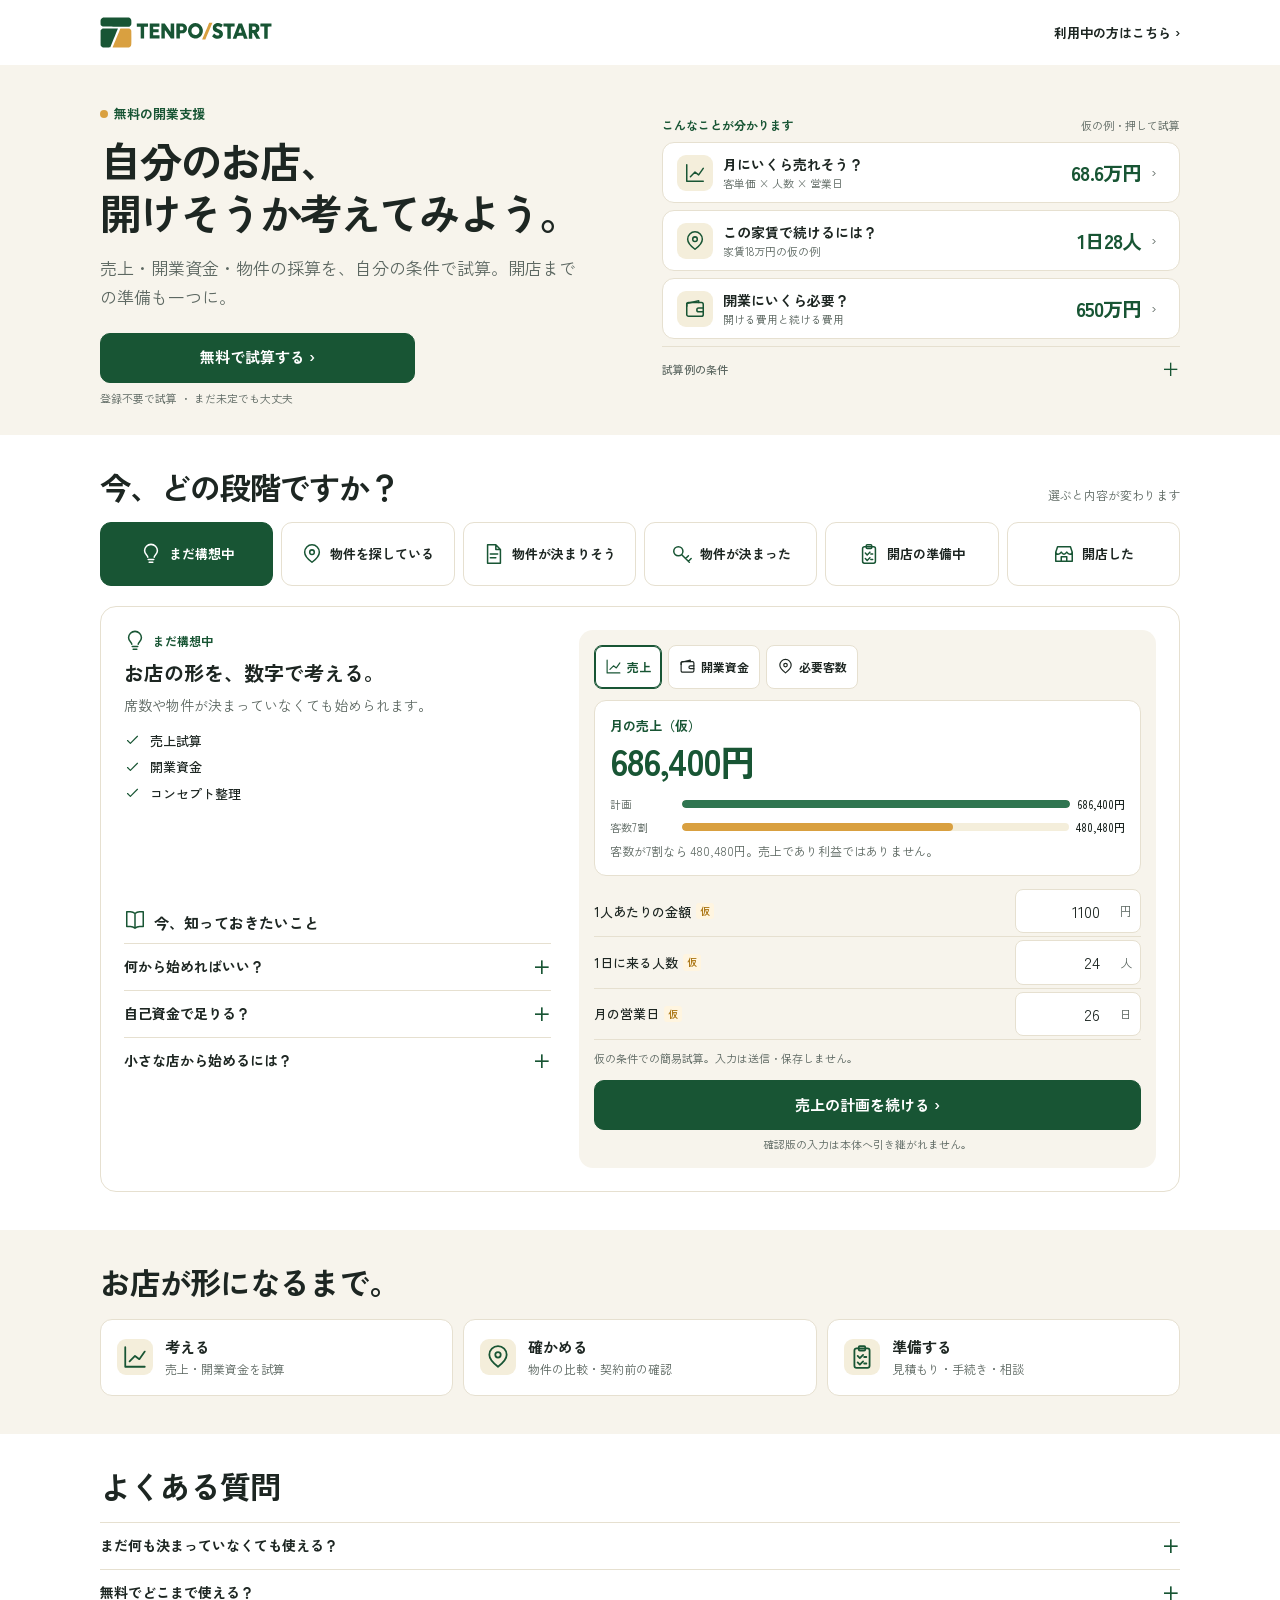
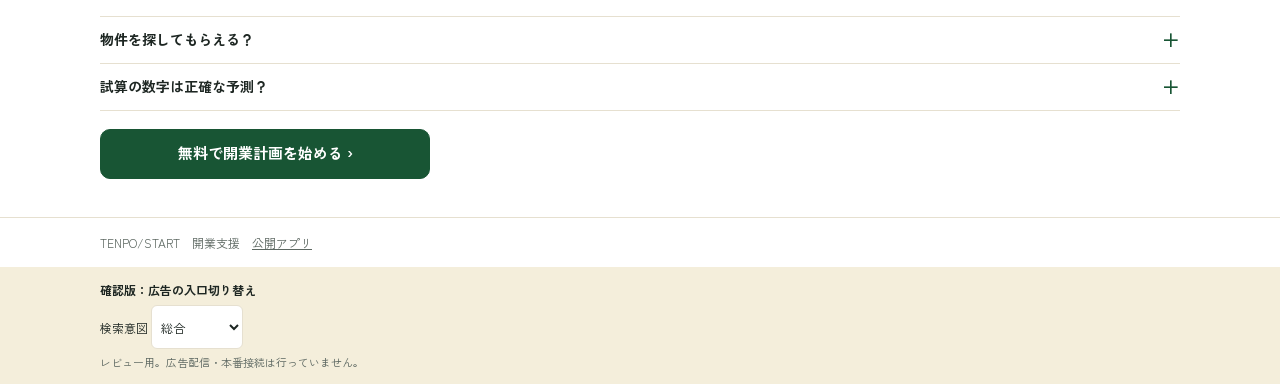
==== commit c8cbf010: "Align START LP with app typography; add visual trials and stage guides" ====
--- a/tenpo-start/lp/index.html
+++ b/tenpo-start/lp/index.html
@@ -1,20 +1,48 @@
-<!doctype html><html lang="ja"><head><meta charset="utf-8"><meta name="viewport" content="width=device-width,initial-scale=1,viewport-fit=cover"><meta name="robots" content="noindex,nofollow"><title>TENPO/START｜無料の開業支援・確認版</title><style>
-:root{--green:#185534;--deep:#173e2b;--ink:#24362a;--sub:#5d6b62;--line:#dce2d7;--paper:#f7f4ec;--soft:#edf2e9;--gold:#d9a040}*{box-sizing:border-box}body{margin:0;color:var(--ink);background:#fff;font:15px/1.7 -apple-system,BlinkMacSystemFont,"Hiragino Sans","Noto Sans CJK JP",Meiryo,sans-serif}button,input,select{font:inherit}button,a,input,select{touch-action:manipulation}button{cursor:pointer}button:focus-visible,a:focus-visible,input:focus-visible,select:focus-visible,summary:focus-visible{outline:3px solid #ae7428;outline-offset:3px}a{color:inherit}h1,h2,h3,p{margin:0}h1{font-size:clamp(30px,4.2vw,44px);letter-spacing:-.045em;line-height:1.26}h2{font-size:clamp(23px,3vw,35px);letter-spacing:-.035em;line-height:1.4}h3{font-size:18px;line-height:1.5}p{color:var(--sub)}.wrap{width:min(1100px,100% - 48px);margin:auto}.head{display:flex;align-items:center;justify-content:space-between;gap:12px;padding:15px 0}.brand{color:var(--green);font-size:23px;font-weight:850;letter-spacing:-.055em;line-height:1;text-decoration:none;white-space:nowrap}.brand i{color:var(--gold);font-style:normal;margin:0 2px}.brand img{display:block;width:174px;height:auto}.login{font-size:12px;min-height:44px;display:flex;align-items:center;text-decoration:none;font-weight:650}.hero{background:var(--paper);padding:34px 0 32px}.hero-grid{display:grid;grid-template-columns:1.1fr .9fr;gap:38px;align-items:center}.kicker{display:inline-block;font-size:12px;letter-spacing:.06em;font-weight:750;color:var(--green);margin-bottom:10px}.desc{font-size:16px;line-height:1.75;margin-top:14px;max-width:520px}.button{border:1px solid var(--green);background:var(--green);color:white;min-height:50px;padding:10px 18px;border-radius:9px;display:inline-flex;justify-content:center;align-items:center;text-decoration:none;font-weight:750;line-height:1.35}.button:hover{background:var(--deep)}.hero-cta{margin-top:19px}.tiny{font-size:11px;line-height:1.6;color:var(--sub)}.hero .tiny{margin-top:7px}.proof{background:#fff;border:1px solid #e2e2d8;border-radius:17px;padding:17px 21px;box-shadow:0 12px 30px #25432c0b}.proof-title{font-size:12px;font-weight:700;color:var(--green);margin-bottom:6px}.proof-row{display:grid;grid-template-columns:1fr auto;align-items:center;gap:8px;padding:9px 0;border-top:1px solid var(--line);font-size:13px}.proof-row b{font-size:19px;color:var(--green);white-space:nowrap}.section{padding:35px 0;scroll-margin-top:10px}.subhead{font-size:13px;margin-top:4px}.stages{display:grid;grid-template-columns:repeat(6,1fr);gap:8px;margin:14px 0 20px}.stage{border:1px solid var(--line);background:#fff;color:var(--ink);padding:9px 7px;min-height:48px;border-radius:9px;font-size:13px;font-weight:700;line-height:1.4}.stage[aria-pressed=true]{background:var(--green);color:white;border-color:var(--green)}.panel{border:1px solid var(--line);border-radius:16px;padding:24px;display:grid;grid-template-columns:1fr 1fr;gap:24px;align-items:start}.intro{grid-column:1;grid-row:1}.calc{grid-column:2;grid-row:1 / 3;background:var(--paper);padding:17px;border-radius:12px;min-width:0}.more{grid-column:1;grid-row:2}.stage-no{font-size:11px;color:var(--green);font-weight:750;letter-spacing:.08em;margin-bottom:6px}.intro p{margin-top:7px;font-size:14px}.tags{display:flex;gap:6px;flex-wrap:wrap;margin-top:12px}.tag{font-size:11px;background:var(--soft);color:var(--deep);padding:4px 8px;border-radius:4px}.calc-head{font-size:12px;font-weight:750;color:var(--green);margin-bottom:8px}.result{background:#fff;border:1px solid var(--line);border-radius:10px;padding:12px 14px;margin-bottom:12px}.result-label{font-size:12px;color:var(--green);font-weight:700}.result strong{display:block;font-size:34px;line-height:1.35;letter-spacing:-.045em;color:var(--green);overflow-wrap:anywhere}.result-note{font-size:12px;margin-top:4px}.field{display:grid;grid-template-columns:1fr 112px;gap:10px;align-items:center;margin:8px 0;font-size:13px}.number{display:flex;gap:4px;align-items:center;background:white;border:1px solid #d9dfd3;padding:0 8px;border-radius:7px;min-width:0}.number input{width:100%;min-width:0;border:0;background:transparent;text-align:right;color:var(--ink);padding:9px 0;font-size:16px;min-height:44px}.number span{white-space:nowrap;font-size:12px;color:var(--sub)}.more .button{width:100%;margin:0 0 5px}.guides{margin-top:14px}.guides details,.faq details{border-top:1px solid var(--line);padding:10px 0}.guides summary,.faq summary{font-weight:700;font-size:14px;cursor:pointer;min-height:35px}.guides p,.faq p{font-size:13px;margin:6px 0 0}.checkrow{display:flex;align-items:center;gap:8px;min-height:44px;border-bottom:1px solid var(--line);font-size:13px}.checkrow input{width:19px;height:19px;accent-color:var(--green);flex:none}.soft{background:var(--soft)}.tiles{display:grid;grid-template-columns:repeat(3,1fr);gap:12px;margin-top:18px}.tile{background:#fff;border:1px solid var(--line);border-radius:12px;padding:17px}.tile span{color:var(--green);font-size:12px;font-weight:750}.tile p{margin-top:8px;font-size:13px}.foot{padding:18px 0;border-top:1px solid var(--line);font-size:12px;color:var(--sub)}.preview{background:var(--paper);padding:14px 0;font-size:12px}.preview select{margin:5px 0;padding:5px;border:1px solid var(--line);background:#fff;border-radius:6px;max-width:100%;color:var(--ink)}[hidden]{display:none!important}
-@media(max-width:720px){.wrap{width:calc(100% - 32px)}.head{padding:5px 0}.brand{font-size:20px}.brand img{width:146px}.hero{padding:20px 0 21px}.hero-grid{grid-template-columns:1fr;gap:13px}.kicker{margin-bottom:6px}h1{font-size:clamp(29px,8vw,38px)}.desc{font-size:14px;margin-top:10px;line-height:1.65}.hero-cta{width:100%;margin-top:12px;min-height:48px}.hero .tiny{text-align:center;margin-top:5px}.proof{padding:10px 13px;border-radius:11px}.proof-title{margin-bottom:4px}.proof-row{padding:5px 0;font-size:12px}.proof-row b{font-size:16px}.proof .tiny{text-align:left;font-size:10px}.section{padding:25px 0}.stages{grid-template-columns:repeat(2,1fr);gap:6px;margin:12px 0 14px}.stage{min-height:44px;font-size:12px}.panel{grid-template-columns:1fr;padding:13px;gap:14px}.intro,.calc,.more{grid-column:1;grid-row:auto}.calc{padding:12px}.tags{margin-top:8px}.result strong{font-size:30px}.tiles{grid-template-columns:1fr;gap:8px}.tile{padding:13px}.guides{margin-top:9px}.subhead{font-size:12px}}
-@media(max-width:350px){.wrap{width:calc(100% - 24px)}.proof-row b{font-size:14px}.field{grid-template-columns:1fr 98px}}@media(prefers-reduced-motion:reduce){*{scroll-behavior:auto!important}}
+<!doctype html>
+<html lang="ja"><head><meta charset="utf-8"><meta name="viewport" content="width=device-width, initial-scale=1, viewport-fit=cover"><meta name="robots" content="noindex,nofollow"><meta name="description" content="売上・開業資金・物件の採算を無料で試算。開業段階に合わせて準備するTENPO/START。"><title>TENPO/START｜無料の開業支援・確認版</title>
+<link rel="preconnect" href="https://fonts.googleapis.com"><link rel="preconnect" href="https://fonts.gstatic.com" crossorigin><link href="https://fonts.googleapis.com/css2?family=Zen+Kaku+Gothic+New:wght@400;500;700&display=swap" rel="stylesheet">
+<style>
+:root{--bg:#F7F4EC;--card:#fff;--ink:#1d2622;--sub:#5d6862;--line:#e6e0d0;--green:#185534;--green2:#2f7550;--lime:#ecdfb6;--lime2:#f4eedb;--gold:#d9a040;--ok:#2c7a4b;--okbg:#e6f4ec;--bad:#b23a2a;--badbg:#fbebe7;--tmp:#a36a00;--tmpbg:#fff5e0}*{box-sizing:border-box}html{scroll-behavior:smooth}body{margin:0;color:var(--ink);background:#fff;font:400 15px/1.65 "Zen Kaku Gothic New",system-ui,-apple-system,"Hiragino Sans",sans-serif;-webkit-font-smoothing:antialiased}button,input,select{font:inherit;color:inherit}button,a,input,summary,select{touch-action:manipulation}button,summary{cursor:pointer}button:focus-visible,a:focus-visible,input:focus-visible,summary:focus-visible,select:focus-visible{outline:3px solid #a36a00;outline-offset:3px}a{color:inherit}h1,h2,h3,p{margin:0}h1{font-size:clamp(30px,3.45vw,42px);line-height:1.25;letter-spacing:-.05em;font-weight:700}h2{font-size:clamp(23px,3vw,31px);line-height:1.4;letter-spacing:-.035em;font-weight:700}h3{font-size:20px;line-height:1.45}p{color:var(--sub)}.wrap{width:min(1080px,calc(100% - 48px));margin:0 auto}.head{display:flex;justify-content:space-between;align-items:center;gap:16px;min-height:65px}.brand img{display:block;width:172px;height:auto}.login{display:flex;align-items:center;min-height:44px;font-weight:700;font-size:13px;text-decoration:none;white-space:nowrap}.hero{background:var(--bg);padding:35px 0 28px}.hero-grid{display:grid;grid-template-columns:1fr 1fr;gap:44px;align-items:center}.kicker{color:var(--green);font-size:13px;font-weight:700;margin-bottom:9px;display:inline-flex;align-items:center;gap:6px}.kicker:before{content:"";width:8px;height:8px;border-radius:50%;background:var(--gold)}.desc{margin:15px 0 0;max-width:490px;font-size:17px;line-height:1.7}.button{background:var(--green);color:white;min-height:50px;border:1px solid var(--green);border-radius:10px;display:flex;align-items:center;justify-content:center;gap:8px;padding:11px 18px;font-size:15px;font-weight:700;text-align:center;text-decoration:none}.button:hover{background:#123e2a}.hero-cta{margin-top:21px;max-width:315px}.tiny{font-size:11px;color:var(--sub);line-height:1.55}.hero-note{margin-top:7px}.proof{display:grid;gap:7px}.proof-label{font-size:12px;color:var(--green);font-weight:700;display:flex;align-items:center;justify-content:space-between}.proof-label small{font-size:11px;color:var(--sub);font-weight:400}.quick{width:100%;display:grid;grid-template-columns:36px minmax(0,1fr) auto 14px;gap:10px;align-items:center;text-align:left;padding:11px 14px;min-height:61px;border-radius:12px;border:1px solid var(--line);background:#fff}.quick:hover{border-color:var(--green)}.quick .qtitle{font-size:14px;font-weight:700;line-height:1.3}.quick .qsub{display:block;font-size:11px;font-weight:400;color:var(--sub);margin-top:2px}.quick strong{font-size:20px;letter-spacing:-.045em;color:var(--green);white-space:nowrap}.quick .chev{color:var(--sub)}.icon{display:inline-flex;width:22px;height:22px;flex:0 0 auto;align-items:center;justify-content:center}.icon svg{width:100%;height:100%;display:block}.ico{display:flex;align-items:center;justify-content:center;background:var(--lime2);color:var(--green);width:36px;height:36px;border-radius:9px;flex:none}.section{padding:30px 0 38px;scroll-margin-top:10px}.section-top{display:flex;justify-content:space-between;align-items:baseline;gap:10px}.section-top small{font-size:12px;color:var(--sub)}.stages{display:grid;grid-template-columns:repeat(6,minmax(0,1fr));gap:8px;margin:14px 0 20px}.stage{min-height:64px;border:1px solid var(--line);border-radius:11px;background:#fff;display:flex;align-items:center;justify-content:center;gap:7px;text-align:left;padding:8px 6px;font-size:13px;font-weight:700;line-height:1.4}.stage[aria-pressed=true]{background:var(--green);color:#fff;border-color:var(--green)}.stage[aria-pressed=false] .icon{color:var(--green)}.stage:hover{border-color:var(--green)}.panel{border:1px solid var(--line);border-radius:16px;padding:23px;display:grid;grid-template-columns:minmax(0,.85fr) minmax(0,1.15fr);grid-template-areas:"intro tools" "learn tools";gap:20px 28px;align-items:start}.intro{grid-area:intro}.tool{grid-area:tools;background:var(--bg);border-radius:14px;padding:15px;min-width:0}.learn{grid-area:learn;min-width:0}.stage-id{font-size:12px;color:var(--green);font-weight:700;margin-bottom:6px;display:flex;gap:7px;align-items:center}.intro p{font-size:14px;margin-top:7px}.features{margin:13px 0 0;display:grid;gap:5px}.feat{display:flex;align-items:center;gap:9px;font-size:13px;font-weight:500}.feat .icon{width:17px;height:17px;color:var(--green)}.tooltabs{display:flex;gap:6px;flex-wrap:wrap;margin-bottom:11px}.tooltab{border:1px solid var(--line);background:#fff;border-radius:8px;min-height:44px;padding:6px 10px;font-size:12px;font-weight:700;display:flex;align-items:center;gap:5px}.tooltab .icon{width:17px;height:17px}.tooltab[aria-pressed=true]{border-color:var(--green);color:var(--green);box-shadow:inset 0 0 0 1px var(--green)}.result{background:#fff;border:1px solid var(--line);border-radius:12px;padding:14px 15px;margin-bottom:10px}.result-label{font-size:13px;font-weight:700;color:var(--green)}.result strong{display:block;font-size:36px;font-weight:700;line-height:1.35;letter-spacing:-.045em;color:var(--green);font-variant-numeric:tabular-nums;overflow-wrap:anywhere}.result-note{font-size:12px;color:var(--sub);margin-top:5px}.visual{display:grid;gap:5px;margin-top:10px}.barrow{display:grid;grid-template-columns:65px minmax(0,1fr) auto;gap:7px;align-items:center;font-size:11px;color:var(--sub)}.bartrack{height:8px;background:var(--lime2);border-radius:6px;overflow:hidden}.barfill{height:100%;background:var(--green2);border-radius:6px;min-width:0}.barfill.alt{background:var(--gold)}.barrow b{color:var(--ink);font-weight:500;white-space:nowrap;font-variant-numeric:tabular-nums}.field{display:grid;grid-template-columns:minmax(0,1fr) 126px;align-items:center;gap:10px;min-height:49px;padding:3px 0;border-bottom:1px solid #e6e0d0;font-size:13px}.number{background:#fff;border:1px solid var(--line);border-radius:8px;padding:0 8px;display:flex;align-items:center;gap:5px;min-width:0}.number input{font-size:16px;min-width:0;width:100%;text-align:right;background:transparent;border:0;padding:8px 0;min-height:42px;font-variant-numeric:tabular-nums}.number input[aria-invalid=true]{color:var(--bad)}.number span{font-size:12px;color:var(--sub);white-space:nowrap}.fieldname{display:flex;flex-wrap:wrap;align-items:center;gap:5px;font-weight:500}.flag{font-size:10px;color:var(--tmp);background:var(--tmpbg);border-radius:3px;padding:0 4px;white-space:nowrap}.flag.entered{background:var(--okbg);color:var(--green)}.field-more{margin:6px 0 8px}.field-more summary{font-size:13px;font-weight:700;min-height:44px;display:flex;align-items:center;gap:5px;color:var(--green)}.field-more summary::-webkit-details-marker{display:none}.field-more summary::before{content:"＋";font-size:16px}.field-more[open] summary::before{content:"−"}.tool-note{margin:10px 0 0}.tool .button{width:100%;margin-top:13px}.handoff-note{margin-top:6px;text-align:center}.checkrow{display:flex;align-items:center;gap:10px;min-height:49px;border-bottom:1px solid var(--line);font-size:14px}.checkrow input{width:19px;height:19px;accent-color:var(--green);flex:none}.check-progress{font-size:23px;font-weight:700;color:var(--green);margin-bottom:7px}.check-progress small{font-size:12px;font-weight:500}.learn-head{display:flex;align-items:center;gap:8px;margin-bottom:5px;font-size:15px;font-weight:700}.learn-head .icon{color:var(--green)}.guide{border-top:1px solid var(--line);padding:0}.guide summary{list-style:none;display:flex;align-items:center;justify-content:space-between;gap:8px;min-height:46px;font-size:14px;font-weight:700}.guide summary::-webkit-details-marker{display:none}.guide summary::after{content:"＋";color:var(--green);font-size:18px}.guide[open] summary::after{content:"−"}.guide p{font-size:13px;line-height:1.8;padding:0 0 12px}.guide .next{color:var(--green);font-weight:700}.guide-action{display:inline-flex;align-items:center;min-height:44px;padding:5px 11px;margin:0 0 11px;border:1px solid var(--line);border-radius:8px;background:var(--lime2);color:var(--green);font-size:12px;font-weight:700;text-decoration:none;text-align:left}.guide-action:hover{border-color:var(--green)}.soft{background:var(--bg)}.journey{display:grid;grid-template-columns:repeat(3,1fr);gap:10px;margin-top:15px}.journey article{background:#fff;border:1px solid var(--line);padding:16px;border-radius:12px;display:flex;align-items:center;gap:12px}.journey .icon{color:var(--green);width:26px;height:26px}.journey h3{font-size:15px}.journey p{font-size:12px;margin-top:2px}.faq{margin-top:14px}.faq .guide:last-child{border-bottom:1px solid var(--line)}.final-cta{margin-top:18px;max-width:330px}.foot{border-top:1px solid var(--line);padding:15px 0;font-size:12px;color:var(--sub)}.preview{background:var(--lime2);padding:13px 0;font-size:12px}.preview select{border:1px solid var(--line);background:#fff;max-width:100%;padding:5px;border-radius:6px;margin:5px 0;min-height:44px}.sr{position:absolute;width:1px;height:1px;overflow:hidden;clip-path:inset(50%);white-space:nowrap}[hidden]{display:none!important}
+@media(max-width:720px){.wrap{width:calc(100% - 32px)}.head{min-height:55px}.brand img{width:146px}.hero{padding:19px 0 19px}.hero-grid{grid-template-columns:1fr;gap:13px}h1{font-size:clamp(30px,8vw,39px);line-height:1.24}.kicker{margin-bottom:6px;font-size:12px}.desc{font-size:14px;margin-top:9px;line-height:1.6}.hero-cta{margin-top:12px;max-width:none;min-height:47px}.hero-note{text-align:center;margin-top:4px}.proof{gap:5px}.proof-label{font-size:11px}.quick{min-height:49px;grid-template-columns:29px minmax(0,1fr) auto 12px;gap:7px;padding:6px 9px;border-radius:9px}.quick .ico{width:29px;height:29px;border-radius:7px}.quick .ico .icon{width:18px;height:18px}.quick .qtitle{font-size:13px}.quick .qsub{display:none}.quick strong{font-size:17px}.section{padding:24px 0 28px}.section-top small{font-size:11px}.stages{grid-template-columns:repeat(2,minmax(0,1fr));gap:6px;margin:11px 0 14px}.stage{min-height:48px;font-size:12px;justify-content:flex-start;padding:7px 10px}.stage .icon{width:19px;height:19px}.panel{grid-template-columns:1fr;grid-template-areas:"intro" "tools" "learn";padding:13px;gap:14px}.intro h3{font-size:18px}.intro p{font-size:13px;margin-top:3px}.features{grid-template-columns:repeat(2,minmax(0,1fr));gap:5px;margin-top:8px}.feat{font-size:11px;gap:4px}.feat .icon{width:14px;height:14px}.tool{padding:11px}.tooltab{padding:5px 8px;min-height:44px;font-size:11px}.result{padding:11px 12px}.result strong{font-size:31px}.field{grid-template-columns:minmax(0,1fr) 102px;font-size:12px}.journey{grid-template-columns:1fr;gap:7px;margin-top:11px}.journey article{padding:10px 13px}.journey .ico{width:36px;height:36px}.journey h3{font-size:14px}.journey p{font-size:12px}.final-cta{max-width:none}.barrow{grid-template-columns:59px minmax(0,1fr) auto}.section-top small{white-space:nowrap}}
+@media(max-width:350px){.wrap{width:calc(100% - 24px)}.quick strong{font-size:15px}.quick .qtitle{font-size:12px}.field{grid-template-columns:minmax(0,1fr) 91px;gap:5px}.stage{font-size:11px;padding-inline:7px}.tooltab{padding-inline:6px}.section-top small{white-space:normal}.features{grid-template-columns:1fr}}@media(prefers-reduced-motion:reduce){html{scroll-behavior:auto}}
 </style></head><body>
 <header class="wrap head"><a class="brand" href="#top" aria-label="TENPO/START"><img src="data:image/svg+xml,%3Csvg xmlns=%22http://www.w3.org/2000/svg%22 viewBox=%226 6 1404 252%22%3E%3Cpath fill=%22%23185534%22 fill-rule=%22evenodd%22 d=%22M28.99 253.07C22.12 250.98 15.96 245.76 12.36 239C10.61 235.7 10.5 232.1 10.5 175.42L10.5 115.34 13.52 110.47C15.71 106.91 17.99 104.83 21.88 102.79L27.23 100 89.57 100L151.91 100 150.57 103.75C149.08 107.91 107.07 210.28 96.5 235.5C92.82 244.3 89.57 252.06 89.29 252.75C88.9 253.71 82.19 253.98 60.14 253.91C44.39 253.87 30.37 253.48 28.99 253.07ZM954 182.51C950.42 181.79 945.02 180.09 942 178.73C935.6 175.84 922.14 166.53 921.34 164.43C921.02 163.61 924.29 158.12 929.05 151.49L937.31 139.98 943.58 146C947.03 149.31 952.25 153.14 955.18 154.5C968.41 160.66 982.55 155.07 980.56 144.45C979.6 139.33 974.67 135.82 962.55 131.63C947.36 126.39 941.03 122.94 935.7 117.01C928.96 109.51 926.71 102.75 927.22 91.5C927.69 81.12 929.77 75.48 935.44 69.2C949.73 53.38 977.23 50.71 998.5 63.07C1001.25 64.67 1004.49 66.77 1005.71 67.74L1007.92 69.5 1001.34 80.78L994.76 92.05 991.63 89.67C977.79 79.12 960.36 78.1 956.39 87.61C953.07 95.56 956.59 99.18 973.81 105.51C980.79 108.07 988.68 111.35 991.34 112.79C998.02 116.41 1003.83 122.47 1006.89 129C1010.45 136.61 1010.57 150.65 1007.15 159.25C999.69 177.98 978.24 187.37 954 182.51ZM1045.76 133.75L1045.5 84.5 1029.75 84.22L1014 83.95 1014 70.97L1014 58 1059.5 58L1105 58 1105 70.97L1105 83.95 1089.46 84.22L1073.92 84.5 1073.98 133.75L1074.04 183 1060.03 183L1046.02 183 1045.76 133.75ZM1090 182.15C1090 181.29 1103.25 145.97 1126.25 85.5L1136.52 58.5 1151.01 58.24L1165.5 57.98 1177.42 89.74C1183.98 107.21 1194 134.32 1199.69 150C1205.37 165.68 1210.46 179.52 1211 180.78L1211.98 183.05 1196.84 182.78L1181.7 182.5 1177.6 170.74L1173.5 158.98 1150.5 159.24L1127.5 159.5 1123.34 171L1119.19 182.5 1104.59 182.78C1096.35 182.93 1090 182.66 1090 182.15ZM1164.74 132.75C1164.47 132.06 1161.46 123.4 1158.05 113.5C1154.63 103.6 1151.51 95.17 1151.13 94.76C1150.74 94.35 1148.76 98.63 1146.74 104.26C1144.72 109.89 1141.5 118.89 1139.58 124.25L1136.09 134 1150.65 134C1161.89 134 1165.1 133.71 1164.74 132.75ZM1221 120.43L1221 57.86 1248.25 58.24C1278.91 58.67 1281.46 59.12 1291.69 65.95C1302.79 73.36 1307.53 83.02 1307.44 98C1307.39 106.06 1306.98 108.37 1304.75 113.24C1301.63 120.05 1293.83 128.21 1288.65 130.08C1286.17 130.98 1285.13 131.89 1285.49 132.83C1285.78 133.6 1292.43 144.86 1300.26 157.85C1308.09 170.84 1314.65 181.81 1314.83 182.23C1315.02 182.65 1307.97 183 1299.18 183L1283.2 183 1269.85 159.54L1256.5 136.07 1252.75 136.04L1249 136 1249 159.5L1249 183 1235 183L1221 183 1221 120.43ZM1271.36 110.62C1278.92 107.46 1281.74 99.04 1277.84 91.29C1274.44 84.54 1270.9 83 1258.77 83L1249 83 1249 97.5L1249 112 1258.53 112C1264.37 112 1269.34 111.47 1271.36 110.62ZM1347 133.5L1347 84 1331.12 84L1315.24 84 1315.21 78.25C1315.19 75.09 1315.4 69.24 1315.67 65.25L1316.17 58 1361.09 58L1406 58 1406 70.97L1406 83.95 1390.75 84.22L1375.5 84.5 1375.24 133.75L1374.98 183 1360.99 183L1347 183 1347 133.5ZM776.5 181.37C750.17 177.31 730.05 157.32 725.32 130.5C720.96 105.81 731.75 79.26 751.68 65.65C775.67 49.26 806.33 52.21 827.11 72.92C836.27 82.05 841.93 92.75 844.57 105.95C848.42 125.17 842.66 146.88 829.86 161.42C823.46 168.69 812.85 175.65 803.78 178.51C796.06 180.95 782.81 182.34 776.5 181.37ZM797.18 150.24C814.45 142.6 822.2 120.81 814.14 102.57C813.05 100.12 810.07 96.02 807.53 93.47C795.31 81.25 776.45 80.95 763.81 92.77C756.76 99.37 753.69 106.35 753.2 116.92C752.88 123.93 753.2 126.54 754.96 131.2C757.32 137.48 764.47 146.15 769.38 148.71C778.39 153.41 788.74 153.98 797.18 150.24ZM338 132.53L338 85.05 322.25 84.78L306.5 84.5 306.22 71.25L305.94 58 351.97 58L398 58 398 71.5L398 85 382 85L366 85 366 132.5L366 180 352 180L338 180 338 132.53ZM412 119L412 58 451.5 58L491 58 491 71.5L491 85 465.47 85L439.93 85 440.22 95.25L440.5 105.5 462.63 106L484.77 106.5 484.61 118L484.45 129.5 462.22 129.77L440 130.04 440 142.02L440 154 466 154L492 154 492 167L492 180 452 180L412 180 412 119ZM507 119L507 58 520.75 58.04L534.5 58.09 558.5 92.93L582.5 127.78 582.76 92.86L583.03 57.95 597.26 58.22L611.5 58.5 611.76 119.25L612.02 180 598.18 180L584.34 180 581.34 175.75C556.57 140.69 536.59 112.87 535.89 112.43C535.38 112.12 535 126.41 535 145.94L535 180 521 180L507 180 507 119ZM629.18 130.75C629 103.66 629.17 76.21 629.54 69.75L630.22 58 653.97 58C680.41 58 685.73 58.66 694.64 63.01C702.81 67.01 708.51 72.75 712.35 80.84C715.29 87.06 715.5 88.23 715.5 98.5C715.49 108.75 715.28 109.95 712.34 116.18C708.32 124.69 701.74 131.28 693.2 135.33C686.81 138.35 685.84 138.52 672.25 138.84L658 139.19 658 159.59L658 180 643.75 180L629.5 180 629.18 130.75ZM680.01 111.75C685.48 108.03 687.43 104.6 687.42 98.72C687.42 87.57 681.49 83 667.04 83L658 83 658 98.5L658 114 667.35 114C675.4 114 677.16 113.69 680.01 111.75ZM28.33 84.05C22.38 82.61 16.17 78.15 13.28 73.22C10.57 68.61 10.49 68.07 10.17 50.75C9.9 36.54 10.15 32.05 11.43 28.22C13.64 21.54 18.06 16.61 24.77 13.31L30.5 10.5 132.98 10.23C204.17 10.04 237.07 10.29 240.72 11.05C248.19 12.6 254.69 17.35 258.42 24C261.44 29.4 261.51 29.79 261.86 45.47C262.08 55.25 261.77 63.44 261.07 66.59C259.7 72.72 254.68 79.06 248.64 82.28L244.5 84.5 138 84.66C79.42 84.75 30.07 84.48 28.33 84.05Z%22/%3E%3Cpath fill=%22%23d9a040%22 fill-rule=%22evenodd%22 d=%22M109 253.06C109 252.51 109.66 250.59 110.47 248.78C111.28 246.98 122.78 219.18 136.03 187C149.28 154.82 162.57 122.58 165.56 115.33C168.55 108.09 171 101.68 171 101.08C171 100.32 182.01 100.01 207.75 100.02C241.29 100.04 244.85 100.2 248.56 101.89C253.55 104.15 259.29 110.68 260.84 115.86C261.66 118.6 262 136.11 262 175.69C262 237.18 262.03 236.87 255.9 244.31C254.22 246.34 250.75 249.24 248.18 250.75L243.5 253.5 176.25 253.78C132.21 253.96 109 253.71 109 253.06ZM840 188.58C840 188.31 843.21 180.54 847.12 171.3C864.01 131.48 892.46 64 894.8 58.25L897.34 52 910.67 52C918 52 924 52.29 924 52.65C924 53 912.34 80.56 898.09 113.9C883.84 147.23 870.86 177.65 869.25 181.5L866.32 188.5 853.16 188.78C845.92 188.93 840 188.84 840 188.58Z%22/%3E%3C/svg%3E" alt="TENPO/START テンポスタート"></a><a class="login" href="https://start.tenpo-os.com/">利用中の方はこちら ›</a></header>
-<main id="top"><section class="hero"><div class="wrap hero-grid"><div><span id="kicker" class="kicker">無料の開業支援</span><h1 id="headline">自分のお店、<br>開けそうか考えてみよう。</h1><p id="desc" class="desc">売上・開業資金・物件の家賃を、自分の条件で試算。お店を開くまでに何をすればいいかも分かります。</p><a id="hero-cta" class="button hero-cta" href="#stage-section">無料で試算する ›</a><p class="tiny">登録不要で試算・まだ未定でも大丈夫</p></div><div class="proof"><div class="proof-title">例えば、こんなことが分かります</div><div class="proof-row"><span>毎月どのくらい売れそう？</span><b>月68.6万円</b></div><div class="proof-row"><span>家賃18万円で続けるには？</span><b>1日28人</b></div><div class="proof-row"><span>開けるまで・続けるためのお金</span><b>必要資金を整理</b></div><p class="tiny">仮の例：客単価1,100円・月26日。売上は24人/日、必要客数は変動費率30%・固定費22万円・手残り15万円で計算。結果を保証するものではありません。</p></div></div></section>
-<section class="section" id="stage-section"><div class="wrap"><h2>今、どの段階ですか？</h2><p class="subhead">近いものを選ぶと、知りたいことと次の一歩が変わります。</p><div class="stages" id="stages" aria-label="開業の段階"></div><article class="panel" id="panel"><div class="intro"><div class="stage-no" id="step"></div><h3 id="title"></h3><p id="explain"></p><div class="tags" id="tags"></div></div><div class="calc"><div class="calc-head" id="calc-head">あなたの条件で試してみる</div><div id="calc-area"><div class="result" aria-live="polite"><div class="result-label" id="result-label"></div><strong id="result"></strong><div class="result-note" id="result-note"></div></div><div id="fields"></div><p class="tiny">数字は説明用の仮の条件です。入力は送信・保存しません。</p></div><div id="checklist" hidden></div></div><div class="more"><a id="step-cta" class="button" href="https://start.tenpo-os.com/">開業計画を始める ›</a><p class="tiny">本体アプリに移動します。この確認版の入力はまだ引き継がれません。</p><div class="guides" id="guides"></div></div></article></div></section>
-<section class="section soft"><div class="wrap"><span class="kicker">TENPO/STARTでできること</span><h2>考える。確かめる。準備する。</h2><div class="tiles"><article class="tile"><span>01　考える</span><h3>自分のお店の数字を知る</h3><p>売上・必要客数・原価・開業資金を自分の条件で試算。</p></article><article class="tile"><span>02　確かめる</span><h3>気になる物件を比べる</h3><p>家賃や広さから、必要な客数と内見で確認することを整理。</p></article><article class="tile"><span>03　準備する</span><h3>開店まで一つずつ進める</h3><p>見積もり・やること・手続き・相談を開業計画と一緒に管理。</p></article></div></div></section>
-<section class="section"><div class="wrap faq"><h2>始める前によくある質問</h2><details><summary>まだ何も決まっていなくても使えますか？</summary><p>はい。分かることから入力し、未定の数字は仮として考えられます。</p></details><details><summary>料金や登録は必要ですか？</summary><p>開業支援アプリは無料です。ヒアリング・試算・物件の手入力は登録不要。別端末での再開、AIによる物件資料の読み取り（1日10回まで）、事務局へのLINE相談には無料登録が必要です。</p></details><details><summary>物件を探してもらえますか？</summary><p>現在は、見つけた物件の採算判断や比較が中心です。新着物件検索・通知は未提供です。</p></details><details><summary>試算の数字は正確な予測ですか？</summary><p>仮の条件による計算で、開業や収益を保証しません。現地確認や見積もり、専門家の確認と合わせて判断してください。</p></details><a class="button" href="https://start.tenpo-os.com/">無料で開業計画を始める ›</a></div></section></main><footer class="foot"><div class="wrap">TENPO/START　開業支援　<a href="https://start.tenpo-os.com/">公開アプリ</a></div></footer><aside class="preview"><div class="wrap"><b>確認版：広告の入口切り替え</b><br><label>検索意図 <select id="intent-select"><option value="general">総合</option><option value="cafe">カフェ開業</option><option value="food">飲食店開業</option><option value="cost">開業資金</option><option value="property">物件判断</option><option value="prep">開店準備</option></select></label><p class="tiny">この操作はレビュー用です。広告配信・本番接続は行っていません。</p></div></aside>
+<main id="top"><section class="hero"><div class="wrap hero-grid"><div><span class="kicker" id="kicker">無料の開業支援</span><h1 id="headline">自分のお店、<br>開けそうか考えてみよう。</h1><p class="desc" id="desc">売上・開業資金・物件の採算を、自分の条件で試算。開店までの準備も一つに。</p><a class="button hero-cta" id="hero-cta" href="#stage-section">無料で試算する ›</a><p class="tiny hero-note">登録不要で試算 ・ まだ未定でも大丈夫</p></div><div class="proof"><div class="proof-label">こんなことが分かります <small>仮の例・押して試算</small></div><button type="button" class="quick" data-quick="sales"><span class="ico" data-icon="chart"></span><span class="qtitle">月にいくら売れそう？<small class="qsub">客単価 × 人数 × 営業日</small></span><strong>68.6万円</strong><span class="chev">›</span></button><button type="button" class="quick" data-quick="property"><span class="ico" data-icon="pin"></span><span class="qtitle">この家賃で続けるには？<small class="qsub">家賃18万円の仮の例</small></span><strong>1日28人</strong><span class="chev">›</span></button><button type="button" class="quick" data-quick="capital"><span class="ico" data-icon="wallet"></span><span class="qtitle">開業にいくら必要？<small class="qsub">開ける費用と続ける費用</small></span><strong>650万円</strong><span class="chev">›</span></button><details class="guide sample"><summary class="tiny" style="min-height:44px;font-size:11px;font-weight:500">試算例の条件</summary><p class="tiny">客単価1,100円・24人/日・月26日。必要客数は変動費率30%、家賃18万円、固定費22万円、目標手残り15万円。開業資金は開店前500万円・続けるため150万円。仮の例で、結果を保証しません。</p></details></div></div></section>
+<section id="stage-section" class="section"><div class="wrap"><div class="section-top"><h2>今、どの段階ですか？</h2><small>選ぶと内容が変わります</small></div><div class="stages" id="stages" aria-label="開業の段階"></div><div class="sr" id="announce" aria-live="polite"></div><article class="panel" id="panel"><div class="intro"><div class="stage-id" id="step"></div><h3 id="title"></h3><p id="explain"></p><div class="features" id="features"></div></div><div class="tool"><div class="tooltabs" id="tooltabs" aria-label="試したいこと"></div><div id="calc-area"><div class="result" aria-live="polite"><div class="result-label" id="result-label"></div><strong id="result"></strong><div class="visual" id="visual"></div><p class="result-note" id="result-note"></p></div><div id="fields"></div><details id="advanced" class="field-more" hidden><summary>仮の条件を変更</summary><div id="advanced-fields"></div></details><p class="tiny tool-note">仮の条件での簡易試算。入力は送信・保存しません。</p></div><div id="checklist" hidden></div><a class="button" id="step-cta" href="https://start.tenpo-os.com/">アプリで続きを考える ›</a><p class="tiny handoff-note">確認版の入力は本体へ引き継がれません。</p></div><div class="learn"><div class="learn-head"><span data-icon="book"></span> 今、知っておきたいこと</div><div id="guides"></div></div></article></div></section>
+<section class="section soft"><div class="wrap"><h2>お店が形になるまで。</h2><div class="journey"><article><span class="ico" data-icon="chart"></span><div><h3>考える</h3><p>売上・開業資金を試算</p></div></article><article><span class="ico" data-icon="pin"></span><div><h3>確かめる</h3><p>物件の比較・契約前の確認</p></div></article><article><span class="ico" data-icon="checklist"></span><div><h3>準備する</h3><p>見積もり・手続き・相談</p></div></article></div></div></section>
+<section class="section"><div class="wrap"><h2>よくある質問</h2><div class="faq"><details class="guide"><summary>まだ何も決まっていなくても使える？</summary><p>はい。未定の数字は仮として考えられ、後から変更できます。</p></details><details class="guide"><summary>無料でどこまで使える？</summary><p>開業支援アプリは無料です。試算・物件の手入力は登録不要。別端末での再開、AIによる物件資料の読み取り（1日10回まで）、LINE相談は無料登録後に使えます。</p></details><details class="guide"><summary>物件を探してもらえる？</summary><p>現在は見つけた物件の比較や採算判断が中心。新着物件検索・通知は未提供です。</p></details><details class="guide"><summary>試算の数字は正確な予測？</summary><p>入力と仮の条件による計算です。開業や収益を保証しません。現地確認・見積もり・専門家への確認と合わせて判断してください。</p></details></div><a class="button final-cta" href="https://start.tenpo-os.com/">無料で開業計画を始める ›</a></div></section></main>
+<footer class="foot"><div class="wrap">TENPO/START　開業支援　<a href="https://start.tenpo-os.com/">公開アプリ</a></div></footer><aside class="preview"><div class="wrap"><b>確認版：広告の入口切り替え</b><br><label>検索意図 <select id="intent-select"><option value="general">総合</option><option value="cafe">カフェ開業</option><option value="food">飲食店開業</option><option value="cost">開業資金</option><option value="property">物件判断</option><option value="prep">開店準備</option></select></label><p class="tiny">レビュー用。広告配信・本番接続は行っていません。</p></div></aside>
 <script>
-const ST=[['idea','まだ構想中','まず、お店の数字を考えてみる。','席数も物件も未定で大丈夫。仮の数字から、どんな営業なら続けられそうか考えます。','sales',['売上試算','お店のコンセプト','開業資金'],'自分のお店の計画を始める',[['何から始めればいい？','誰に来てほしいか、何を提供するか、自分が働く時間を考えると、物件や資金を決める基準になります。'],['売上はどう考える？','1人あたりの金額×1日の人数×営業日で売上を試算。原価・人件費などを引いた残りは本体で考えられます。']]],['search','物件を探している','この家賃で、お店を続けられる？','気になる物件の家賃を入れ、必要な客数を考えます。複数の候補は本体で比較できます。','property',['必要客数','物件比較','資料読み取り（登録後）'],'物件を入れて、詳しく比べる',[['物件はどう選ぶ？','家賃だけでなく、客席として使える面積や営業時間、営業できる業態を確認します。'],['物件の資料を使うには？','手入力は登録不要。写真やPDFのAI読み取りは無料登録後に利用できます。']]],['apply','物件が決まりそう','契約する前に、確かめたいこと。','家賃と必要客数だけでなく、用途・営業時間・保証金・工事の条件を整理します。','property',['採算判断','契約前チェック','仲介会社への確認'],'契約前の確認を始める',[['契約前に何を確認する？','用途、営業時間、看板、家賃開始日、保証金、原状回復、解約、契約の種類などを確認します。'],['採算が合わない時は？','席数、客単価、営業時間を変えた案を考え、現地で条件を確かめます。']]],['contract','物件が決まった','開けるまでに、いくら要る？','物件・工事・設備・準備費と、続けるためのお金を整理。自己資金との差を見ます。','capital',['開業資金','工事見積もり','支払い予定'],'開業資金と準備を整理する',[['開業資金をどう分ける？','開けるまでのお金と、開業後に続けるためのお金を分け、見積もりで更新しましょう。'],['工事前に確認することは？','業態や地域に応じて保健所や消防署などに事前相談し、工事の条件を確認します。']]],['prep','開店の準備中','開店までに、次に何をする？','工事、手続き、設備、仕入れ、スタッフ、告知を、自分のお店の準備として整理します。','check',['手続き','やること・期限','メニューと原価'],'自分のやることリストを作る',[['何を先に進める？','工事・許認可・設備など、ほかの準備に影響するものを先に確認。'],['誰かに相談したい時は？','無料登録後、ここまでの内容を添えてLINEで事務局に相談できます。']]],['open','開店した','開店して分かった数字を、次の判断に。','計画と実際の売上を比べ、次の見直しや出店につながる情報を残します。','review',['売上の振り返り','原価の見直し','開店後の運営'],'開店後の振り返りを始める',[['最初の1か月で何を見る？','客数、客単価、営業日数、原価率など、どこが計画と違うか確かめます。'],['開店後の店舗管理は？','TENPO/OSでも店舗運営の仕組みをご案内しています。']]]];
-const IN={general:['無料の開業支援','自分のお店、<br>開けそうか考えてみよう。','売上・開業資金・物件の家賃を、自分の条件で試算。お店を開くまでに何をすればいいかも分かります。','idea','無料で試算する'],cafe:['カフェを開きたい方へ','自分のカフェ、<br>開けそうか考えてみよう。','客単価や来店人数から売上を試算。開業資金や物件選び、開店までの準備も無料で考えられます。','idea','無料でカフェの売上を試算'],food:['飲食店を開きたい方へ','自分の飲食店、<br>続けられる形を考えよう。','売上・必要客数・開業資金、気になる物件の採算を試算。開店までの準備も整理できます。','idea','無料で飲食店の売上を試算'],cost:['開業資金が気になる方へ','自分の資金で、<br>お店を開ける？','物件・工事・設備費と開業後に残すお金を整理。自己資金との差を無料で考えられます。','idea','無料で開業資金を試算'],property:['お店の物件を探している方へ','この家賃で、<br>お店は続けられる？','家賃や客単価から必要客数を試算。候補物件を比べ、契約前に確かめることも整理できます。','search','必要な客数を無料で試算'],prep:['開店の準備をしている方へ','お店を開くまで、<br>次に何をすればいい？','開業段階に合ったやることを整理し、手続き・資金・工事の準備を一つずつ進めます。','prep','開店前の準備を確認する']};
-const F={sales:[['price','1人あたりの金額','円',1100,0,100000],['guests','1日に来る人数','人',24,0,10000],['days','月の営業日','日',26,0,31]],property:[['rent','月の家賃（共益費込）','万円',18,0,10000],['price','1人あたりの金額','円',1100,0,100000],['days','月の営業日','日',26,0,31],['rate','変動費率','%',30,0,100],['fixed','家賃以外の固定費','万円',22,0,10000],['owner','手元に残したい額','万円',15,0,10000]],capital:[['property','物件の契約費用','万円',100,0,10000],['build','内装・工事','万円',250,0,10000],['equip','機器・備品','万円',100,0,10000],['other','その他の開店費用','万円',50,0,10000],['reserve','続けるためのお金','万円',150,0,10000],['own','自己資金','万円',300,0,10000]],review:[['planned','計画した月売上','万円',70,0,10000],['actual','実際の月売上','万円',55,0,10000]]};
-const state=Object.fromEntries(Object.entries(F).map(([k,a])=>[k,Object.fromEntries(a.map(x=>[x[0],x[3]]))]));const checks=['必要な許可・届出を確認','設備・工事・支払いを整理','メニュー・価格・仕入れを確認','スタッフ・営業の流れを決める','告知・プレオープンを準備'];const completed=new Set();const $=id=>document.getElementById(id);const node=(tag,t,cls)=>{const el=document.createElement(tag);el.textContent=t;if(cls)el.className=cls;return el};const yen=x=>Math.round(x).toLocaleString('ja-JP')+'円';const q=new URLSearchParams(location.search);let intent=Object.hasOwn(IN,q.get('intent'))?q.get('intent'):'general',stage=ST.some(x=>x[0]===q.get('stage'))?q.get('stage'):IN[intent][3];
-function profile(){const s=ST.find(x=>x[0]===stage);return intent==='cost'&&stage==='idea'?[s[0],s[1],'開業に要るお金を、自分の条件で考える。','まだ物件が決まっていなくても、仮の費用を使って自己資金との差を確認できます。','capital',['開業資金','自己資金','続けるためのお金'],'自分の開業資金の計画を始める',ST[3][7]]:s}
-function result(kind){const v=state[kind];let label={sales:'月の売上（仮）',property:'1日に必要な客数（仮）',capital:'開業・運転資金の合計（仮）',review:'計画と実際の売上差'}[kind];$('result-label').textContent=label;let r='条件を入力',n='入力欄の範囲内の数字を入れてください。';if(Object.values(v).every(Number.isFinite)){if(kind==='sales'){const total=v.price*v.guests*v.days;r=yen(total);n='客数が7割の場合 '+yen(total*.7)+'。売上であり利益ではありません。'}if(kind==='property'){const net=v.price*(1-v.rate/100)*v.days;r=net>0?Math.ceil((v.rent+v.fixed+v.owner)*10000/net)+'人':'計算できません';n=net>0?'変動費・家賃・固定費・目標手残りを含む簡易試算。税金等は別途確認。':'客単価・営業日・変動費率を見直してください。'}if(kind==='capital'){const total=(v.property+v.build+v.equip+v.other+v.reserve)*10000;r=yen(total);n='自己資金との差 '+yen(Math.max(0,total-v.own*10000))+'。実際の見積もりを確認しましょう。'}if(kind==='review'){const d=(v.actual-v.planned)*10000;r=(d>0?'+':'')+yen(d);n='売上の差です。原価・人件費などの違いも確認しましょう。'}}$('result').textContent=r;$('result-note').textContent=n}
-function render(){const s=profile(),k=s[4];for(const b of $('stages').children)b.setAttribute('aria-pressed',String(b.dataset.stage===stage));$('step').textContent='STAGE '+String(ST.findIndex(x=>x[0]===stage)+1).padStart(2,'0');$('title').textContent=s[2];$('explain').textContent=s[3];$('tags').replaceChildren(...s[5].map(t=>node('span',t,'tag')));$('step-cta').textContent=s[6]+' ›';$('guides').replaceChildren(...s[7].map(g=>{const d=node('details','');d.append(node('summary',g[0]),node('p',g[1]));return d}));$('calc-area').hidden=k==='check';$('checklist').hidden=k!=='check';$('calc-head').textContent=k==='check'?'開店前に確認すること（例）':'あなたの条件で試してみる';if(k==='check'){$('checklist').replaceChildren(...checks.map((t,i)=>{const l=node('label','','checkrow'),b=node('input','');b.type='checkbox';b.checked=completed.has(i);b.onchange=()=>b.checked?completed.add(i):completed.delete(i);l.append(b,node('span',t));return l}),node('p','例のリストです。業態や地域により異なります。チェックは保存されません。','tiny'));return} $('fields').replaceChildren(...F[k].map(([key,label,unit,initial,min,max])=>{const l=node('label','','field'),wrap=node('span','','number'),b=node('input','');b.type='number';b.inputMode='decimal';b.min=min;b.max=max;b.step='any';b.value=state[k][key]??'';b.dataset.field=key;b.addEventListener('input',()=>{const x=b.valueAsNumber;state[k][key]=Number.isFinite(x)&&x>=min&&x<=max?x:null;result(k)});wrap.append(b,node('span',unit));l.append(node('span',label),wrap);return l}));result(k)}
-function hero(){const a=IN[intent];$('kicker').textContent=a[0];$('headline').innerHTML=a[1];$('desc').textContent=a[2];$('hero-cta').textContent=a[4]+' ›';$('intent-select').value=intent}for(const s of ST){const b=node('button',s[1],'stage');b.type='button';b.dataset.stage=s[0];b.onclick=()=>{stage=s[0];render()};$('stages').append(b)}$('intent-select').onchange=e=>{intent=e.target.value;stage=IN[intent][3];hero();render();window.scrollTo({top:0,behavior:'auto'})};hero();render();
+const ICONS={chart:'<path d="M3 3v18h18M7 16l5-5 4 3 5-7"/>',pin:'<path d="M20 10c0 5-8 11-8 11S4 15 4 10a8 8 0 1 1 16 0Z"/><circle cx="12" cy="10" r="2.5"/>',wallet:'<rect x="3" y="5" width="18" height="15" rx="2"/><path d="M3 9V6l13-3v2m5 6h-5a2 2 0 0 0 0 4h5"/>',idea:'<path d="M9 18h6m-5 3h4M8.5 15.5c0-2-3.5-3.2-3.5-7a7 7 0 1 1 14 0c0 3.8-3.5 5-3.5 7"/>',file:'<path d="M14 2H5v20h14V7Zm0 0v5h5M8 12h8M8 16h6"/>',key:'<circle cx="8" cy="9" r="5"/><path d="m12 13 8 8m-4-4 3-3m0 6 3-3"/>',checklist:'<rect x="5" y="4" width="14" height="18" rx="2"/><rect x="9" y="2" width="6" height="4" rx="1"/><path d="m8 11 2 2 3-3m1 2h2m-8 5 2 2 3-3m1 2h2"/>',store:'<path d="M3 10l2-6h14l2 6M3 10v10h18V10M3 10c1 3 4 3 6 0 2 3 4 3 6 0 2 3 5 3 6 0M9 20v-5h6v5"/>',book:'<path d="M12 5v16M3 3h4c3 0 5 2 5 2s2-2 5-2h4v16h-4c-3 0-5 2-5 2s-2-2-5-2H3z"/>',check:'<path d="m5 12 4 4L19 6"/>'};
+const icon=name=>{const e=document.createElement('span');e.className='icon';e.setAttribute('aria-hidden','true');e.innerHTML='<svg viewBox="0 0 24 24" fill="none" stroke="currentColor" stroke-width="1.65" stroke-linecap="round" stroke-linejoin="round">'+ICONS[name]+'</svg>';return e};
+const ST=[
+{id:'idea',label:'まだ構想中',icon:'idea',title:'お店の形を、数字で考える。',desc:'席数や物件が決まっていなくても始められます。',features:['売上試算','開業資金','コンセプト整理'],tools:['sales','capital','property'],guides:[['何から始めればいい？','誰に来てほしいか、何を提供するか、自分が働く時間を考えます。分からないことは未定で大丈夫です。','最初に仮の売上を試してみる。'],['自己資金で足りる？','開けるためのお金と、続けるためのお金を分けて考えます。見積もりが出たら仮の数字を直しましょう。','開業資金の試算に切り替える。'],['小さな店から始めるには？','席数を決める前に、1日に何人来てほしいか、どのくらいの時間を働くかを考えます。','来店人数と営業日を変えて試す。']]},
+{id:'search',label:'物件を探している',icon:'pin',title:'この家賃で、お店を続けられる？',desc:'気になる物件で必要な客数を考えます。',features:['必要客数','物件比較','資料読取（登録後）'],tools:['property','capital','sales'],guides:[['物件を見るときのポイント','家賃だけでなく、客席に使える面積、業態の制限、営業時間を確かめます。','気になる募集の家賃を入れてみる。'],['候補が複数あるときは？','本体アプリでは物件ごとに試算し、必要客数や条件を比較できます。','本体で物件を手入力する。'],['物件の資料を読み取れる？','写真・PDFのAI読み取りは無料登録後（1日10回まで）。手入力の試算は登録不要です。','資料がなくても家賃から試せます。']]},
+{id:'apply',label:'物件が決まりそう',icon:'file',title:'契約する前に、確かめる。',desc:'家賃・必要客数と、契約の条件を整理します。',features:['採算判断','契約前チェック','仲介会社への確認'],tools:['property','contractCheck','capital'],guides:[['契約前に何を確認する？','用途、営業時間、看板、家賃開始日、保証金、原状回復、解約、契約の種類など。','契約前チェックを開く。'],['採算が合わない時は？','単価、客数、営業時間を変え、現地で実現できる条件かを確かめます。','必要客数を見直す。'],['工事の見積もりはいつ？','候補の物件が決まったら、工事の範囲や設備を実際の業者に確かめます。','開業資金の仮の数字を直す。']]},
+{id:'contract',label:'物件が決まった',icon:'key',title:'開けるまでに、いくら要る？',desc:'工事・設備と、開業後に残すお金を整理します。',features:['開業資金','見積もり比較','月ごとの支払い'],tools:['capital','check','property'],guides:[['必要なお金の分け方','物件・工事・機器・開店前準備と、続けるための資金を分けます。','見積もりの金額で試算する。'],['工事の前に確かめること','業態・地域に応じて保健所や消防署などの窓口に事前相談します。','やることリストで確認。'],['お金が足りない場合は？','内訳を確認し、見積もり・計画・資金の用意について見直します。','自己資金との差を確認。']]},
+{id:'prep',label:'開店の準備中',icon:'checklist',title:'開店まで、次に何をする？',desc:'手続きや設備、メニュー、スタッフの準備を整理。',features:['やること・期限','メニューと原価','相談'],tools:['check','capital','sales'],guides:[['何を先に進める？','工事、許認可、設備など、後の準備に影響するものを先に確認します。','やることをチェック。'],['誰かに相談したい時は？','無料登録後、ここまでの内容を添えてLINEで事務局に相談できます。','本体で相談内容を整理。'],['開店前に営業を試したい','予定する流れを試し、必要な人員や時間、価格・原価を見直します。','売上と客数を再確認。']]},
+{id:'open',label:'開店した',icon:'store',title:'実際の数字を、次の判断に。',desc:'計画と実績の差から、見直す場所を考えます。',features:['売上の振り返り','原価の見直し','開店後の運営'],tools:['review','sales','property'],guides:[['最初の1か月で何を見る？','客数・客単価・営業日数・原価率のどこが計画と違ったかを確かめます。','月売上の差を試算。'],['次の出店を考えるには？','実際に得られた客数・単価・原価を、次の計画の判断材料として残します。','実際の売上を試算に入力。'],['開店後の店舗管理は？','日々の店舗運営はTENPO/OSでも案内しています。','まず開業計画を振り返る。']]}
+];
+const IN={general:['無料の開業支援','自分のお店、<br>開けそうか考えてみよう。','売上・開業資金・物件の採算を、自分の条件で試算。開店までの準備も一つに。','idea','sales','無料で試算する'],cafe:['カフェを開きたい方へ','自分のカフェ、<br>開けそうか考えてみよう。','客単価と来店人数から売上を試算。開業資金・物件・開店準備も無料で考える。','idea','sales','カフェの売上を無料で試算'],food:['飲食店を開きたい方へ','自分の飲食店、<br>続けられる形を考えよう。','売上・必要客数・開業資金を試算。気になる物件と開店準備も一つに。','idea','sales','飲食店の売上を無料で試算'],cost:['開業資金が気になる方へ','自分の資金で、<br>お店を開ける？','物件・工事・設備費と続けるためのお金を整理。自己資金との差を試算。','idea','capital','開業資金を無料で試算'],property:['物件を探している方へ','この家賃で、<br>お店は続けられる？','家賃や客単価から必要客数を試算。候補物件を比べ、契約前の条件も整理。','search','property','必要な客数を無料で試算'],prep:['開店の準備をしている方へ','お店を開くまで、<br>次に何をすればいい？','手続き・工事・資金・開店準備。今の段階に合ったやることを整理。','prep','check','開店前の準備を確認する']};
+const F={sales:[['price','1人あたりの金額','円',1100,0,100000],['guests','1日に来る人数','人',24,0,10000],['days','月の営業日','日',26,0,31]],property:[['rent','月の家賃（共益費込）','万円',18,0,10000],['price','1人あたりの金額','円',1100,0,100000],['days','月の営業日','日',26,0,31],['guests','1日の想定客数','人',24,0,10000],['rate','変動費率','%',30,0,100],['fixed','家賃以外の固定費','万円',22,0,10000],['owner','手元に残したい額','万円',15,0,10000]],capital:[['property','物件の契約費用','万円',100,0,10000],['build','内装・工事','万円',250,0,10000],['equip','機器・備品','万円',100,0,10000],['other','その他の開店費用','万円',50,0,10000],['reserve','続けるためのお金','万円',150,0,10000],['own','自己資金','万円',300,0,10000]],review:[['planned','計画した月売上','万円',70,0,10000],['actual','実際の月売上','万円',55,0,10000]]};
+const GUIDE_TARGET={idea:['sales','capital','sales'],search:['property','app','property'],apply:['contractCheck','property','capital'],contract:['capital','check','capital'],prep:['check','app','sales'],open:['review','review','app']};
+const TOOLS={sales:['売上','chart','売上の計画を続ける'],property:['必要客数','pin','物件をアプリで比べる'],capital:['開業資金','wallet','開業資金をアプリで整理'],check:['開店準備','checklist','自分のやることを整理'],contractCheck:['契約前確認','file','契約前の確認を続ける'],review:['振り返り','chart','開店後の振り返りを続ける']};
+const CK={check:['必要な許可・届出を確認','設備・工事・支払いを整理','メニュー・価格・仕入れを確認','スタッフ・営業の流れを決める','告知・プレオープンを準備'],contractCheck:['希望の業態で使えるか','営業時間・看板の条件','家賃が始まる時期','保証金・原状回復','解約条件・契約の種類']};
+const state=Object.fromEntries(Object.entries(F).map(([k,a])=>[k,Object.fromEntries(a.map(x=>[x[0],x[3]]))]));const entered=new Set(),checked={check:new Set(),contractCheck:new Set()};const $=id=>document.getElementById(id);const node=(tag,t,cl)=>{const n=document.createElement(tag);n.textContent=t;if(cl)n.className=cl;return n};const yen=x=>Math.round(x).toLocaleString('ja-JP')+'円',man=x=>(Math.round(x*10)/10).toLocaleString('ja-JP')+'万円';const q=new URLSearchParams(location.search);let intent=Object.hasOwn(IN,q.get('intent'))?q.get('intent'):'general',stage=ST.some(s=>s.id===q.get('stage'))?q.get('stage'):IN[intent][3],tool=ST.find(s=>s.id===stage).tools.includes(IN[intent][4])?IN[intent][4]:ST.find(s=>s.id===stage).tools[0];
+function profile(){return ST.find(s=>s.id===stage)}
+function bar(name,value,max,formatted,alt=false){const row=node('div','','barrow'),track=node('div','','bartrack'),fill=node('div','','barfill'+(alt?' alt':''));fill.style.width=(max>0?Math.max(0,Math.min(100,value/max*100)):0)+'%';track.append(fill);row.append(node('span',name),track,node('b',formatted));return row}
+function result(){const v=state[tool],labels={sales:'月の売上（仮）',property:'1日に必要な客数（仮）',capital:'開業・運転資金の合計（仮）',review:'計画と実際の売上差'};$('result-label').textContent=labels[tool];let r='条件を入力',n='入力範囲内の数字を入れてください。',bars=[];if(Object.values(v).every(Number.isFinite)){
+if(tool==='sales'){const total=v.price*v.guests*v.days;r=yen(total);n='客数が7割なら '+yen(total*.7)+'。売上であり利益ではありません。';bars=[bar('計画',total,total,yen(total)),bar('客数7割',total*.7,total,yen(total*.7),true)]}
+if(tool==='property'){const net=v.price*(1-v.rate/100)*v.days,need=net>0?Math.ceil((v.rent+v.fixed+v.owner)*10000/net):null;r=need===null?'計算できません':need+'人';n=need===null?'客単価・営業日・変動費率を見直してください。':'変動費・家賃・固定費と目標手残りを含む試算。税金等は別途確認。';if(need!==null){const expected=v.guests; if(Number.isFinite(expected))bars=[bar('必要客数',need,Math.max(need,expected),need+'人'),bar('想定客数',expected,Math.max(need,expected),expected+'人',true)]}}
+if(tool==='capital'){const open=v.property+v.build+v.equip+v.other,total=open+v.reserve,gap=Math.max(0,total-v.own);r=yen(total*10000);n='自己資金との差 '+yen(gap*10000)+'。実際の見積もりを確認。';bars=[bar('開店まで',open,total,man(open)),bar('続ける資金',v.reserve,total,man(v.reserve),true)]}
+if(tool==='review'){const d=(v.actual-v.planned)*10000;r=(d>0?'+':'')+yen(d);n='売上の差です。原価や人件費も確認しましょう。';const m=Math.max(v.planned,v.actual);bars=[bar('計画',v.planned,m,man(v.planned)),bar('実績',v.actual,m,man(v.actual),true)]}}
+$('result').textContent=r;$('result-note').textContent=n;$('visual').replaceChildren(...bars)}
+function field(k,[key,label,unit,initial,min,max]){const l=node('label','','field'),left=node('span',label,'fieldname'),flag=node('small',entered.has(k+'.'+key)?'入力':'仮','flag'+(entered.has(k+'.'+key)?' entered':'')),w=node('span','','number'),b=node('input','');b.type='number';b.min=min;b.max=max;b.step='any';b.inputMode='decimal';b.value=state[k][key]??'';b.dataset.field=key;left.append(flag);b.addEventListener('input',()=>{const x=b.valueAsNumber,ok=Number.isFinite(x)&&x>=min&&x<=max&&(key!=='days'||Number.isInteger(x))&&(key!=='guests'||Number.isInteger(x));state[k][key]=ok?x:null;b.setAttribute('aria-invalid',String(!ok));if(ok)entered.add(k+'.'+key);flag.textContent=ok?'入力':'未入力';flag.classList.toggle('entered',ok);result()});w.append(b,node('span',unit));l.append(left,w);return l}
+function checkProgress(){const d=$('check-progress'),n=checked[tool].size,total=CK[tool].length;d.replaceChildren(node('span',n+' / '+total),node('small',' 確認済み'))}
+function renderTool(){const s=profile(),choices=s.tools.includes(tool)?s.tools:[tool,...s.tools];$('tooltabs').replaceChildren(...choices.map(k=>{const b=node('button','','tooltab');b.type='button';b.dataset.tool=k;b.setAttribute('aria-pressed',String(k===tool));b.append(icon(TOOLS[k][1]),node('span',TOOLS[k][0]));b.onclick=()=>{tool=k;renderTool();$('tooltabs').querySelector('[aria-pressed=true]').focus({preventScroll:true});$('announce').textContent=TOOLS[k][0]+'に切り替えました。'};return b}));$('step-cta').textContent=TOOLS[tool][2]+' ›';const isCheck=Object.hasOwn(CK,tool);$('calc-area').hidden=isCheck;$('checklist').hidden=!isCheck;if(isCheck){const p=node('div','','check-progress');p.id='check-progress';p.setAttribute('aria-live','polite');$('checklist').replaceChildren(p,...CK[tool].map((t,i)=>{const l=node('label','','checkrow'),b=node('input','');b.type='checkbox';b.checked=checked[tool].has(i);b.onchange=()=>{b.checked?checked[tool].add(i):checked[tool].delete(i);checkProgress()};l.append(b,node('span',t));return l}),node('p','確認項目の例。業態・地域・契約内容により異なります。チェックは保存されません。','tiny'));checkProgress();return}
+const f=F[tool];let simple=tool==='property'?f.slice(0,4):f,extra=tool==='property'?f.slice(4):[];$('fields').replaceChildren(...simple.map(x=>field(tool,x)));$('advanced-fields').replaceChildren(...extra.map(x=>field(tool,x)));$('advanced').hidden=!extra.length;$('advanced').open=false;result()}
+function render(){const s=profile();for(const b of $('stages').children)b.setAttribute('aria-pressed',String(b.dataset.stage===stage));$('step').replaceChildren(icon(s.icon),node('span',s.label));$('title').textContent=s.title;$('explain').textContent=s.desc;$('features').replaceChildren(...s.features.map(t=>{const n=node('span','','feat');n.append(icon('check'),node('span',t));return n}));$('guides').replaceChildren(...s.guides.map(([q,a,next],i)=>{const d=node('details','','guide'),p=node('p',a),target=GUIDE_TARGET[s.id][i],n=node(target==='app'?'a':'button',next+' ›','guide-action');if(target==='app'){n.href='https://start.tenpo-os.com/'}else{n.type='button';n.onclick=()=>{tool=target;renderTool();$('announce').textContent=TOOLS[target][0]+'に切り替えました。';$('tooltabs').scrollIntoView({block:'start'});$('tooltabs').querySelector('[aria-pressed=true]').focus({preventScroll:true})}}d.append(node('summary',q),p,n);return d}));renderTool();$('announce').textContent=s.label+'の内容に切り替えました。'}
+function hero(){const a=IN[intent];$('kicker').textContent=a[0];$('headline').innerHTML=a[1];$('desc').textContent=a[2];$('hero-cta').textContent=a[5]+' ›';$('intent-select').value=intent}
+for(const el of document.querySelectorAll('[data-icon]'))el.append(icon(el.dataset.icon));for(const s of ST){const b=node('button','','stage');b.type='button';b.dataset.stage=s.id;b.append(icon(s.icon),node('span',s.label));b.onclick=()=>{stage=s.id;tool=s.tools[0];render()};$('stages').append(b)}
+for(const b of document.querySelectorAll('[data-quick]'))b.onclick=()=>{tool=b.dataset.quick;renderTool();$('announce').textContent=TOOLS[tool][0]+'に切り替えました。';$('panel').scrollIntoView({block:'start'});$('tooltabs').querySelector('[aria-pressed=true]').focus({preventScroll:true})};$('intent-select').onchange=e=>{intent=e.target.value;stage=IN[intent][3];tool=IN[intent][4];hero();render();window.scrollTo({top:0,behavior:'auto'})};hero();render();
 </script></body></html>
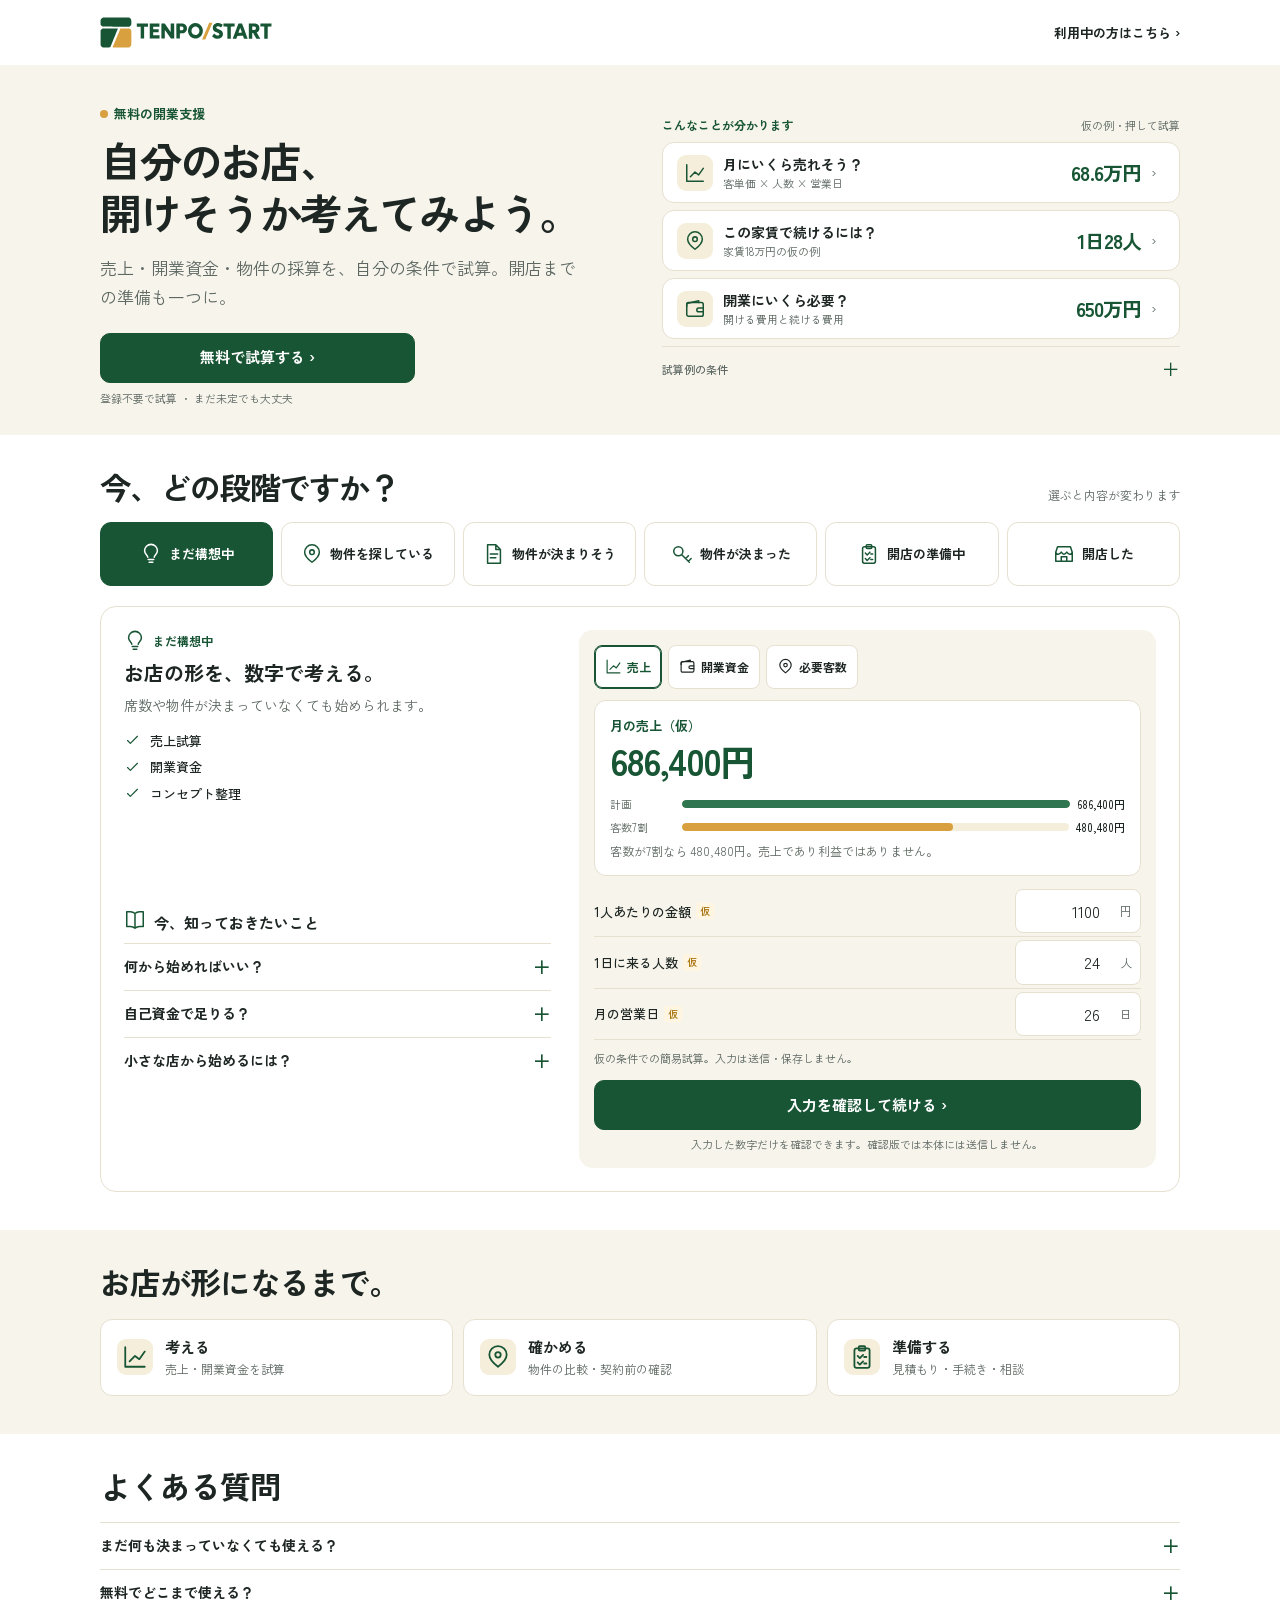
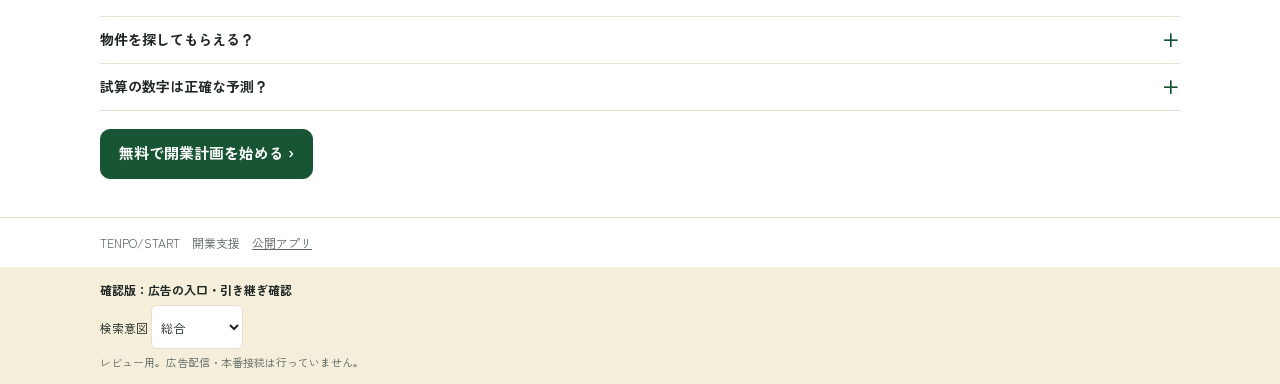
==== commit 56febad1: "Add explicit LP-to-app handoff review with validated entered values" ====
--- a/tenpo-start/lp/index.html
+++ b/tenpo-start/lp/index.html
@@ -5,13 +5,19 @@
 :root{--bg:#F7F4EC;--card:#fff;--ink:#1d2622;--sub:#5d6862;--line:#e6e0d0;--green:#185534;--green2:#2f7550;--lime:#ecdfb6;--lime2:#f4eedb;--gold:#d9a040;--ok:#2c7a4b;--okbg:#e6f4ec;--bad:#b23a2a;--badbg:#fbebe7;--tmp:#a36a00;--tmpbg:#fff5e0}*{box-sizing:border-box}html{scroll-behavior:smooth}body{margin:0;color:var(--ink);background:#fff;font:400 15px/1.65 "Zen Kaku Gothic New",system-ui,-apple-system,"Hiragino Sans",sans-serif;-webkit-font-smoothing:antialiased}button,input,select{font:inherit;color:inherit}button,a,input,summary,select{touch-action:manipulation}button,summary{cursor:pointer}button:focus-visible,a:focus-visible,input:focus-visible,summary:focus-visible,select:focus-visible{outline:3px solid #a36a00;outline-offset:3px}a{color:inherit}h1,h2,h3,p{margin:0}h1{font-size:clamp(30px,3.45vw,42px);line-height:1.25;letter-spacing:-.05em;font-weight:700}h2{font-size:clamp(23px,3vw,31px);line-height:1.4;letter-spacing:-.035em;font-weight:700}h3{font-size:20px;line-height:1.45}p{color:var(--sub)}.wrap{width:min(1080px,calc(100% - 48px));margin:0 auto}.head{display:flex;justify-content:space-between;align-items:center;gap:16px;min-height:65px}.brand img{display:block;width:172px;height:auto}.login{display:flex;align-items:center;min-height:44px;font-weight:700;font-size:13px;text-decoration:none;white-space:nowrap}.hero{background:var(--bg);padding:35px 0 28px}.hero-grid{display:grid;grid-template-columns:1fr 1fr;gap:44px;align-items:center}.kicker{color:var(--green);font-size:13px;font-weight:700;margin-bottom:9px;display:inline-flex;align-items:center;gap:6px}.kicker:before{content:"";width:8px;height:8px;border-radius:50%;background:var(--gold)}.desc{margin:15px 0 0;max-width:490px;font-size:17px;line-height:1.7}.button{background:var(--green);color:white;min-height:50px;border:1px solid var(--green);border-radius:10px;display:flex;align-items:center;justify-content:center;gap:8px;padding:11px 18px;font-size:15px;font-weight:700;text-align:center;text-decoration:none}.button:hover{background:#123e2a}.hero-cta{margin-top:21px;max-width:315px}.tiny{font-size:11px;color:var(--sub);line-height:1.55}.hero-note{margin-top:7px}.proof{display:grid;gap:7px}.proof-label{font-size:12px;color:var(--green);font-weight:700;display:flex;align-items:center;justify-content:space-between}.proof-label small{font-size:11px;color:var(--sub);font-weight:400}.quick{width:100%;display:grid;grid-template-columns:36px minmax(0,1fr) auto 14px;gap:10px;align-items:center;text-align:left;padding:11px 14px;min-height:61px;border-radius:12px;border:1px solid var(--line);background:#fff}.quick:hover{border-color:var(--green)}.quick .qtitle{font-size:14px;font-weight:700;line-height:1.3}.quick .qsub{display:block;font-size:11px;font-weight:400;color:var(--sub);margin-top:2px}.quick strong{font-size:20px;letter-spacing:-.045em;color:var(--green);white-space:nowrap}.quick .chev{color:var(--sub)}.icon{display:inline-flex;width:22px;height:22px;flex:0 0 auto;align-items:center;justify-content:center}.icon svg{width:100%;height:100%;display:block}.ico{display:flex;align-items:center;justify-content:center;background:var(--lime2);color:var(--green);width:36px;height:36px;border-radius:9px;flex:none}.section{padding:30px 0 38px;scroll-margin-top:10px}.section-top{display:flex;justify-content:space-between;align-items:baseline;gap:10px}.section-top small{font-size:12px;color:var(--sub)}.stages{display:grid;grid-template-columns:repeat(6,minmax(0,1fr));gap:8px;margin:14px 0 20px}.stage{min-height:64px;border:1px solid var(--line);border-radius:11px;background:#fff;display:flex;align-items:center;justify-content:center;gap:7px;text-align:left;padding:8px 6px;font-size:13px;font-weight:700;line-height:1.4}.stage[aria-pressed=true]{background:var(--green);color:#fff;border-color:var(--green)}.stage[aria-pressed=false] .icon{color:var(--green)}.stage:hover{border-color:var(--green)}.panel{border:1px solid var(--line);border-radius:16px;padding:23px;display:grid;grid-template-columns:minmax(0,.85fr) minmax(0,1.15fr);grid-template-areas:"intro tools" "learn tools";gap:20px 28px;align-items:start}.intro{grid-area:intro}.tool{grid-area:tools;background:var(--bg);border-radius:14px;padding:15px;min-width:0}.learn{grid-area:learn;min-width:0}.stage-id{font-size:12px;color:var(--green);font-weight:700;margin-bottom:6px;display:flex;gap:7px;align-items:center}.intro p{font-size:14px;margin-top:7px}.features{margin:13px 0 0;display:grid;gap:5px}.feat{display:flex;align-items:center;gap:9px;font-size:13px;font-weight:500}.feat .icon{width:17px;height:17px;color:var(--green)}.tooltabs{display:flex;gap:6px;flex-wrap:wrap;margin-bottom:11px}.tooltab{border:1px solid var(--line);background:#fff;border-radius:8px;min-height:44px;padding:6px 10px;font-size:12px;font-weight:700;display:flex;align-items:center;gap:5px}.tooltab .icon{width:17px;height:17px}.tooltab[aria-pressed=true]{border-color:var(--green);color:var(--green);box-shadow:inset 0 0 0 1px var(--green)}.result{background:#fff;border:1px solid var(--line);border-radius:12px;padding:14px 15px;margin-bottom:10px}.result-label{font-size:13px;font-weight:700;color:var(--green)}.result strong{display:block;font-size:36px;font-weight:700;line-height:1.35;letter-spacing:-.045em;color:var(--green);font-variant-numeric:tabular-nums;overflow-wrap:anywhere}.result-note{font-size:12px;color:var(--sub);margin-top:5px}.visual{display:grid;gap:5px;margin-top:10px}.barrow{display:grid;grid-template-columns:65px minmax(0,1fr) auto;gap:7px;align-items:center;font-size:11px;color:var(--sub)}.bartrack{height:8px;background:var(--lime2);border-radius:6px;overflow:hidden}.barfill{height:100%;background:var(--green2);border-radius:6px;min-width:0}.barfill.alt{background:var(--gold)}.barrow b{color:var(--ink);font-weight:500;white-space:nowrap;font-variant-numeric:tabular-nums}.field{display:grid;grid-template-columns:minmax(0,1fr) 126px;align-items:center;gap:10px;min-height:49px;padding:3px 0;border-bottom:1px solid #e6e0d0;font-size:13px}.number{background:#fff;border:1px solid var(--line);border-radius:8px;padding:0 8px;display:flex;align-items:center;gap:5px;min-width:0}.number input{font-size:16px;min-width:0;width:100%;text-align:right;background:transparent;border:0;padding:8px 0;min-height:42px;font-variant-numeric:tabular-nums}.number input[aria-invalid=true]{color:var(--bad)}.number span{font-size:12px;color:var(--sub);white-space:nowrap}.fieldname{display:flex;flex-wrap:wrap;align-items:center;gap:5px;font-weight:500}.flag{font-size:10px;color:var(--tmp);background:var(--tmpbg);border-radius:3px;padding:0 4px;white-space:nowrap}.flag.entered{background:var(--okbg);color:var(--green)}.field-more{margin:6px 0 8px}.field-more summary{font-size:13px;font-weight:700;min-height:44px;display:flex;align-items:center;gap:5px;color:var(--green)}.field-more summary::-webkit-details-marker{display:none}.field-more summary::before{content:"＋";font-size:16px}.field-more[open] summary::before{content:"−"}.tool-note{margin:10px 0 0}.tool .button{width:100%;margin-top:13px}.handoff-note{margin-top:6px;text-align:center}.checkrow{display:flex;align-items:center;gap:10px;min-height:49px;border-bottom:1px solid var(--line);font-size:14px}.checkrow input{width:19px;height:19px;accent-color:var(--green);flex:none}.check-progress{font-size:23px;font-weight:700;color:var(--green);margin-bottom:7px}.check-progress small{font-size:12px;font-weight:500}.learn-head{display:flex;align-items:center;gap:8px;margin-bottom:5px;font-size:15px;font-weight:700}.learn-head .icon{color:var(--green)}.guide{border-top:1px solid var(--line);padding:0}.guide summary{list-style:none;display:flex;align-items:center;justify-content:space-between;gap:8px;min-height:46px;font-size:14px;font-weight:700}.guide summary::-webkit-details-marker{display:none}.guide summary::after{content:"＋";color:var(--green);font-size:18px}.guide[open] summary::after{content:"−"}.guide p{font-size:13px;line-height:1.8;padding:0 0 12px}.guide .next{color:var(--green);font-weight:700}.guide-action{display:inline-flex;align-items:center;min-height:44px;padding:5px 11px;margin:0 0 11px;border:1px solid var(--line);border-radius:8px;background:var(--lime2);color:var(--green);font-size:12px;font-weight:700;text-decoration:none;text-align:left}.guide-action:hover{border-color:var(--green)}.soft{background:var(--bg)}.journey{display:grid;grid-template-columns:repeat(3,1fr);gap:10px;margin-top:15px}.journey article{background:#fff;border:1px solid var(--line);padding:16px;border-radius:12px;display:flex;align-items:center;gap:12px}.journey .icon{color:var(--green);width:26px;height:26px}.journey h3{font-size:15px}.journey p{font-size:12px;margin-top:2px}.faq{margin-top:14px}.faq .guide:last-child{border-bottom:1px solid var(--line)}.final-cta{margin-top:18px;max-width:330px}.foot{border-top:1px solid var(--line);padding:15px 0;font-size:12px;color:var(--sub)}.preview{background:var(--lime2);padding:13px 0;font-size:12px}.preview select{border:1px solid var(--line);background:#fff;max-width:100%;padding:5px;border-radius:6px;margin:5px 0;min-height:44px}.sr{position:absolute;width:1px;height:1px;overflow:hidden;clip-path:inset(50%);white-space:nowrap}[hidden]{display:none!important}
 @media(max-width:720px){.wrap{width:calc(100% - 32px)}.head{min-height:55px}.brand img{width:146px}.hero{padding:19px 0 19px}.hero-grid{grid-template-columns:1fr;gap:13px}h1{font-size:clamp(30px,8vw,39px);line-height:1.24}.kicker{margin-bottom:6px;font-size:12px}.desc{font-size:14px;margin-top:9px;line-height:1.6}.hero-cta{margin-top:12px;max-width:none;min-height:47px}.hero-note{text-align:center;margin-top:4px}.proof{gap:5px}.proof-label{font-size:11px}.quick{min-height:49px;grid-template-columns:29px minmax(0,1fr) auto 12px;gap:7px;padding:6px 9px;border-radius:9px}.quick .ico{width:29px;height:29px;border-radius:7px}.quick .ico .icon{width:18px;height:18px}.quick .qtitle{font-size:13px}.quick .qsub{display:none}.quick strong{font-size:17px}.section{padding:24px 0 28px}.section-top small{font-size:11px}.stages{grid-template-columns:repeat(2,minmax(0,1fr));gap:6px;margin:11px 0 14px}.stage{min-height:48px;font-size:12px;justify-content:flex-start;padding:7px 10px}.stage .icon{width:19px;height:19px}.panel{grid-template-columns:1fr;grid-template-areas:"intro" "tools" "learn";padding:13px;gap:14px}.intro h3{font-size:18px}.intro p{font-size:13px;margin-top:3px}.features{grid-template-columns:repeat(2,minmax(0,1fr));gap:5px;margin-top:8px}.feat{font-size:11px;gap:4px}.feat .icon{width:14px;height:14px}.tool{padding:11px}.tooltab{padding:5px 8px;min-height:44px;font-size:11px}.result{padding:11px 12px}.result strong{font-size:31px}.field{grid-template-columns:minmax(0,1fr) 102px;font-size:12px}.journey{grid-template-columns:1fr;gap:7px;margin-top:11px}.journey article{padding:10px 13px}.journey .ico{width:36px;height:36px}.journey h3{font-size:14px}.journey p{font-size:12px}.final-cta{max-width:none}.barrow{grid-template-columns:59px minmax(0,1fr) auto}.section-top small{white-space:nowrap}}
 @media(max-width:350px){.wrap{width:calc(100% - 24px)}.quick strong{font-size:15px}.quick .qtitle{font-size:12px}.field{grid-template-columns:minmax(0,1fr) 91px;gap:5px}.stage{font-size:11px;padding-inline:7px}.tooltab{padding-inline:6px}.section-top small{white-space:normal}.features{grid-template-columns:1fr}}@media(prefers-reduced-motion:reduce){html{scroll-behavior:auto}}
+
+/* LP-to-app review. No app storage is modified by this confirmation version. */
+.transfer{width:min(480px,calc(100% - 24px));max-height:calc(100dvh - 32px);padding:0;border:1px solid var(--line);border-radius:20px;color:var(--ink);background:#fff;box-shadow:0 18px 64px #102c2550;overflow:auto}
+.transfer::backdrop{background:#16291fc0}.transfer-head{position:sticky;top:0;background:#fff;z-index:1;padding:15px 18px 11px;border-bottom:1px solid var(--line);display:flex;justify-content:space-between;align-items:center;gap:12px}.transfer-head h2{font-size:19px;letter-spacing:0;line-height:1.4}.close-x{min-width:44px;min-height:44px;border:0;border-radius:50%;background:var(--bg);font-size:24px;color:var(--ink)}.transfer-body{padding:16px 18px 20px;display:grid;gap:12px}.transfer-step{font-size:12px;color:var(--green);font-weight:700}.transfer-body h3{font-size:21px;line-height:1.4;letter-spacing:-.025em}.transfer-context,.transfer-summary{padding:13px;background:var(--bg);border-radius:13px;display:grid;gap:8px}.transfer-context p{font-size:13px}.transfer-list{display:grid;gap:0}.transfer-row{display:grid;grid-template-columns:minmax(0,1fr) auto;align-items:center;gap:8px;padding:10px 0;border-bottom:1px solid var(--line);font-size:13px;min-height:44px}.transfer-row b{font-size:15px;white-space:nowrap;color:var(--green)}.transfer-row span{overflow-wrap:anywhere}.transfer-row:last-child{border-bottom:0}.transfer-meta{font-size:12px;color:var(--sub)}.transfer-hint{font-size:13px;color:var(--sub);line-height:1.6}.transfer-body .button{width:100%;min-height:48px}.transfer-ghost{display:flex;justify-content:center;align-items:center;min-height:48px;padding:10px;color:var(--green);font-weight:700;background:#fff;border:1px solid var(--line);border-radius:11px;text-decoration:none;width:100%;text-align:center;font:inherit}.transfer-ok{background:var(--okbg);color:var(--green);padding:13px;border-radius:11px;font-size:13px;font-weight:700}.transfer-option{font-size:13px;display:flex;gap:8px;align-items:start;min-height:44px;line-height:1.5}.transfer-option input{accent-color:var(--green);height:19px;width:19px;margin-top:2px;flex:none}.transfer-notice{border:1px solid var(--line);border-radius:10px;padding:11px;font-size:12px;color:var(--sub)}.transfer-body [hidden]{display:none!important}
+@media(max-width:720px){.transfer{width:100%;max-width:100%;margin: auto 0 0;max-height:calc(100dvh - 18px);border-radius:18px 18px 0 0}.transfer-body{padding-bottom:calc(18px + env(safe-area-inset-bottom))}}
 </style></head><body>
 <header class="wrap head"><a class="brand" href="#top" aria-label="TENPO/START"><img src="data:image/svg+xml,%3Csvg xmlns=%22http://www.w3.org/2000/svg%22 viewBox=%226 6 1404 252%22%3E%3Cpath fill=%22%23185534%22 fill-rule=%22evenodd%22 d=%22M28.99 253.07C22.12 250.98 15.96 245.76 12.36 239C10.61 235.7 10.5 232.1 10.5 175.42L10.5 115.34 13.52 110.47C15.71 106.91 17.99 104.83 21.88 102.79L27.23 100 89.57 100L151.91 100 150.57 103.75C149.08 107.91 107.07 210.28 96.5 235.5C92.82 244.3 89.57 252.06 89.29 252.75C88.9 253.71 82.19 253.98 60.14 253.91C44.39 253.87 30.37 253.48 28.99 253.07ZM954 182.51C950.42 181.79 945.02 180.09 942 178.73C935.6 175.84 922.14 166.53 921.34 164.43C921.02 163.61 924.29 158.12 929.05 151.49L937.31 139.98 943.58 146C947.03 149.31 952.25 153.14 955.18 154.5C968.41 160.66 982.55 155.07 980.56 144.45C979.6 139.33 974.67 135.82 962.55 131.63C947.36 126.39 941.03 122.94 935.7 117.01C928.96 109.51 926.71 102.75 927.22 91.5C927.69 81.12 929.77 75.48 935.44 69.2C949.73 53.38 977.23 50.71 998.5 63.07C1001.25 64.67 1004.49 66.77 1005.71 67.74L1007.92 69.5 1001.34 80.78L994.76 92.05 991.63 89.67C977.79 79.12 960.36 78.1 956.39 87.61C953.07 95.56 956.59 99.18 973.81 105.51C980.79 108.07 988.68 111.35 991.34 112.79C998.02 116.41 1003.83 122.47 1006.89 129C1010.45 136.61 1010.57 150.65 1007.15 159.25C999.69 177.98 978.24 187.37 954 182.51ZM1045.76 133.75L1045.5 84.5 1029.75 84.22L1014 83.95 1014 70.97L1014 58 1059.5 58L1105 58 1105 70.97L1105 83.95 1089.46 84.22L1073.92 84.5 1073.98 133.75L1074.04 183 1060.03 183L1046.02 183 1045.76 133.75ZM1090 182.15C1090 181.29 1103.25 145.97 1126.25 85.5L1136.52 58.5 1151.01 58.24L1165.5 57.98 1177.42 89.74C1183.98 107.21 1194 134.32 1199.69 150C1205.37 165.68 1210.46 179.52 1211 180.78L1211.98 183.05 1196.84 182.78L1181.7 182.5 1177.6 170.74L1173.5 158.98 1150.5 159.24L1127.5 159.5 1123.34 171L1119.19 182.5 1104.59 182.78C1096.35 182.93 1090 182.66 1090 182.15ZM1164.74 132.75C1164.47 132.06 1161.46 123.4 1158.05 113.5C1154.63 103.6 1151.51 95.17 1151.13 94.76C1150.74 94.35 1148.76 98.63 1146.74 104.26C1144.72 109.89 1141.5 118.89 1139.58 124.25L1136.09 134 1150.65 134C1161.89 134 1165.1 133.71 1164.74 132.75ZM1221 120.43L1221 57.86 1248.25 58.24C1278.91 58.67 1281.46 59.12 1291.69 65.95C1302.79 73.36 1307.53 83.02 1307.44 98C1307.39 106.06 1306.98 108.37 1304.75 113.24C1301.63 120.05 1293.83 128.21 1288.65 130.08C1286.17 130.98 1285.13 131.89 1285.49 132.83C1285.78 133.6 1292.43 144.86 1300.26 157.85C1308.09 170.84 1314.65 181.81 1314.83 182.23C1315.02 182.65 1307.97 183 1299.18 183L1283.2 183 1269.85 159.54L1256.5 136.07 1252.75 136.04L1249 136 1249 159.5L1249 183 1235 183L1221 183 1221 120.43ZM1271.36 110.62C1278.92 107.46 1281.74 99.04 1277.84 91.29C1274.44 84.54 1270.9 83 1258.77 83L1249 83 1249 97.5L1249 112 1258.53 112C1264.37 112 1269.34 111.47 1271.36 110.62ZM1347 133.5L1347 84 1331.12 84L1315.24 84 1315.21 78.25C1315.19 75.09 1315.4 69.24 1315.67 65.25L1316.17 58 1361.09 58L1406 58 1406 70.97L1406 83.95 1390.75 84.22L1375.5 84.5 1375.24 133.75L1374.98 183 1360.99 183L1347 183 1347 133.5ZM776.5 181.37C750.17 177.31 730.05 157.32 725.32 130.5C720.96 105.81 731.75 79.26 751.68 65.65C775.67 49.26 806.33 52.21 827.11 72.92C836.27 82.05 841.93 92.75 844.57 105.95C848.42 125.17 842.66 146.88 829.86 161.42C823.46 168.69 812.85 175.65 803.78 178.51C796.06 180.95 782.81 182.34 776.5 181.37ZM797.18 150.24C814.45 142.6 822.2 120.81 814.14 102.57C813.05 100.12 810.07 96.02 807.53 93.47C795.31 81.25 776.45 80.95 763.81 92.77C756.76 99.37 753.69 106.35 753.2 116.92C752.88 123.93 753.2 126.54 754.96 131.2C757.32 137.48 764.47 146.15 769.38 148.71C778.39 153.41 788.74 153.98 797.18 150.24ZM338 132.53L338 85.05 322.25 84.78L306.5 84.5 306.22 71.25L305.94 58 351.97 58L398 58 398 71.5L398 85 382 85L366 85 366 132.5L366 180 352 180L338 180 338 132.53ZM412 119L412 58 451.5 58L491 58 491 71.5L491 85 465.47 85L439.93 85 440.22 95.25L440.5 105.5 462.63 106L484.77 106.5 484.61 118L484.45 129.5 462.22 129.77L440 130.04 440 142.02L440 154 466 154L492 154 492 167L492 180 452 180L412 180 412 119ZM507 119L507 58 520.75 58.04L534.5 58.09 558.5 92.93L582.5 127.78 582.76 92.86L583.03 57.95 597.26 58.22L611.5 58.5 611.76 119.25L612.02 180 598.18 180L584.34 180 581.34 175.75C556.57 140.69 536.59 112.87 535.89 112.43C535.38 112.12 535 126.41 535 145.94L535 180 521 180L507 180 507 119ZM629.18 130.75C629 103.66 629.17 76.21 629.54 69.75L630.22 58 653.97 58C680.41 58 685.73 58.66 694.64 63.01C702.81 67.01 708.51 72.75 712.35 80.84C715.29 87.06 715.5 88.23 715.5 98.5C715.49 108.75 715.28 109.95 712.34 116.18C708.32 124.69 701.74 131.28 693.2 135.33C686.81 138.35 685.84 138.52 672.25 138.84L658 139.19 658 159.59L658 180 643.75 180L629.5 180 629.18 130.75ZM680.01 111.75C685.48 108.03 687.43 104.6 687.42 98.72C687.42 87.57 681.49 83 667.04 83L658 83 658 98.5L658 114 667.35 114C675.4 114 677.16 113.69 680.01 111.75ZM28.33 84.05C22.38 82.61 16.17 78.15 13.28 73.22C10.57 68.61 10.49 68.07 10.17 50.75C9.9 36.54 10.15 32.05 11.43 28.22C13.64 21.54 18.06 16.61 24.77 13.31L30.5 10.5 132.98 10.23C204.17 10.04 237.07 10.29 240.72 11.05C248.19 12.6 254.69 17.35 258.42 24C261.44 29.4 261.51 29.79 261.86 45.47C262.08 55.25 261.77 63.44 261.07 66.59C259.7 72.72 254.68 79.06 248.64 82.28L244.5 84.5 138 84.66C79.42 84.75 30.07 84.48 28.33 84.05Z%22/%3E%3Cpath fill=%22%23d9a040%22 fill-rule=%22evenodd%22 d=%22M109 253.06C109 252.51 109.66 250.59 110.47 248.78C111.28 246.98 122.78 219.18 136.03 187C149.28 154.82 162.57 122.58 165.56 115.33C168.55 108.09 171 101.68 171 101.08C171 100.32 182.01 100.01 207.75 100.02C241.29 100.04 244.85 100.2 248.56 101.89C253.55 104.15 259.29 110.68 260.84 115.86C261.66 118.6 262 136.11 262 175.69C262 237.18 262.03 236.87 255.9 244.31C254.22 246.34 250.75 249.24 248.18 250.75L243.5 253.5 176.25 253.78C132.21 253.96 109 253.71 109 253.06ZM840 188.58C840 188.31 843.21 180.54 847.12 171.3C864.01 131.48 892.46 64 894.8 58.25L897.34 52 910.67 52C918 52 924 52.29 924 52.65C924 53 912.34 80.56 898.09 113.9C883.84 147.23 870.86 177.65 869.25 181.5L866.32 188.5 853.16 188.78C845.92 188.93 840 188.84 840 188.58Z%22/%3E%3C/svg%3E" alt="TENPO/START テンポスタート"></a><a class="login" href="https://start.tenpo-os.com/">利用中の方はこちら ›</a></header>
 <main id="top"><section class="hero"><div class="wrap hero-grid"><div><span class="kicker" id="kicker">無料の開業支援</span><h1 id="headline">自分のお店、<br>開けそうか考えてみよう。</h1><p class="desc" id="desc">売上・開業資金・物件の採算を、自分の条件で試算。開店までの準備も一つに。</p><a class="button hero-cta" id="hero-cta" href="#stage-section">無料で試算する ›</a><p class="tiny hero-note">登録不要で試算 ・ まだ未定でも大丈夫</p></div><div class="proof"><div class="proof-label">こんなことが分かります <small>仮の例・押して試算</small></div><button type="button" class="quick" data-quick="sales"><span class="ico" data-icon="chart"></span><span class="qtitle">月にいくら売れそう？<small class="qsub">客単価 × 人数 × 営業日</small></span><strong>68.6万円</strong><span class="chev">›</span></button><button type="button" class="quick" data-quick="property"><span class="ico" data-icon="pin"></span><span class="qtitle">この家賃で続けるには？<small class="qsub">家賃18万円の仮の例</small></span><strong>1日28人</strong><span class="chev">›</span></button><button type="button" class="quick" data-quick="capital"><span class="ico" data-icon="wallet"></span><span class="qtitle">開業にいくら必要？<small class="qsub">開ける費用と続ける費用</small></span><strong>650万円</strong><span class="chev">›</span></button><details class="guide sample"><summary class="tiny" style="min-height:44px;font-size:11px;font-weight:500">試算例の条件</summary><p class="tiny">客単価1,100円・24人/日・月26日。必要客数は変動費率30%、家賃18万円、固定費22万円、目標手残り15万円。開業資金は開店前500万円・続けるため150万円。仮の例で、結果を保証しません。</p></details></div></div></section>
-<section id="stage-section" class="section"><div class="wrap"><div class="section-top"><h2>今、どの段階ですか？</h2><small>選ぶと内容が変わります</small></div><div class="stages" id="stages" aria-label="開業の段階"></div><div class="sr" id="announce" aria-live="polite"></div><article class="panel" id="panel"><div class="intro"><div class="stage-id" id="step"></div><h3 id="title"></h3><p id="explain"></p><div class="features" id="features"></div></div><div class="tool"><div class="tooltabs" id="tooltabs" aria-label="試したいこと"></div><div id="calc-area"><div class="result" aria-live="polite"><div class="result-label" id="result-label"></div><strong id="result"></strong><div class="visual" id="visual"></div><p class="result-note" id="result-note"></p></div><div id="fields"></div><details id="advanced" class="field-more" hidden><summary>仮の条件を変更</summary><div id="advanced-fields"></div></details><p class="tiny tool-note">仮の条件での簡易試算。入力は送信・保存しません。</p></div><div id="checklist" hidden></div><a class="button" id="step-cta" href="https://start.tenpo-os.com/">アプリで続きを考える ›</a><p class="tiny handoff-note">確認版の入力は本体へ引き継がれません。</p></div><div class="learn"><div class="learn-head"><span data-icon="book"></span> 今、知っておきたいこと</div><div id="guides"></div></div></article></div></section>
+<section id="stage-section" class="section"><div class="wrap"><div class="section-top"><h2>今、どの段階ですか？</h2><small>選ぶと内容が変わります</small></div><div class="stages" id="stages" aria-label="開業の段階"></div><div class="sr" id="announce" aria-live="polite"></div><article class="panel" id="panel"><div class="intro"><div class="stage-id" id="step"></div><h3 id="title"></h3><p id="explain"></p><div class="features" id="features"></div></div><div class="tool"><div class="tooltabs" id="tooltabs" aria-label="試したいこと"></div><div id="calc-area"><div class="result" aria-live="polite"><div class="result-label" id="result-label"></div><strong id="result"></strong><div class="visual" id="visual"></div><p class="result-note" id="result-note"></p></div><div id="fields"></div><details id="advanced" class="field-more" hidden><summary>仮の条件を変更</summary><div id="advanced-fields"></div></details><p class="tiny tool-note">仮の条件での簡易試算。入力は送信・保存しません。</p></div><div id="checklist" hidden></div><button type="button" class="button" id="step-cta">入力を確認して続ける ›</button><p class="tiny handoff-note">入力した数字だけを確認できます。確認版では本体には送信しません。</p></div><div class="learn"><div class="learn-head"><span data-icon="book"></span> 今、知っておきたいこと</div><div id="guides"></div></div></article></div></section>
 <section class="section soft"><div class="wrap"><h2>お店が形になるまで。</h2><div class="journey"><article><span class="ico" data-icon="chart"></span><div><h3>考える</h3><p>売上・開業資金を試算</p></div></article><article><span class="ico" data-icon="pin"></span><div><h3>確かめる</h3><p>物件の比較・契約前の確認</p></div></article><article><span class="ico" data-icon="checklist"></span><div><h3>準備する</h3><p>見積もり・手続き・相談</p></div></article></div></div></section>
-<section class="section"><div class="wrap"><h2>よくある質問</h2><div class="faq"><details class="guide"><summary>まだ何も決まっていなくても使える？</summary><p>はい。未定の数字は仮として考えられ、後から変更できます。</p></details><details class="guide"><summary>無料でどこまで使える？</summary><p>開業支援アプリは無料です。試算・物件の手入力は登録不要。別端末での再開、AIによる物件資料の読み取り（1日10回まで）、LINE相談は無料登録後に使えます。</p></details><details class="guide"><summary>物件を探してもらえる？</summary><p>現在は見つけた物件の比較や採算判断が中心。新着物件検索・通知は未提供です。</p></details><details class="guide"><summary>試算の数字は正確な予測？</summary><p>入力と仮の条件による計算です。開業や収益を保証しません。現地確認・見積もり・専門家への確認と合わせて判断してください。</p></details></div><a class="button final-cta" href="https://start.tenpo-os.com/">無料で開業計画を始める ›</a></div></section></main>
-<footer class="foot"><div class="wrap">TENPO/START　開業支援　<a href="https://start.tenpo-os.com/">公開アプリ</a></div></footer><aside class="preview"><div class="wrap"><b>確認版：広告の入口切り替え</b><br><label>検索意図 <select id="intent-select"><option value="general">総合</option><option value="cafe">カフェ開業</option><option value="food">飲食店開業</option><option value="cost">開業資金</option><option value="property">物件判断</option><option value="prep">開店準備</option></select></label><p class="tiny">レビュー用。広告配信・本番接続は行っていません。</p></div></aside>
+<section class="section"><div class="wrap"><h2>よくある質問</h2><div class="faq"><details class="guide"><summary>まだ何も決まっていなくても使える？</summary><p>はい。未定の数字は仮として考えられ、後から変更できます。</p></details><details class="guide"><summary>無料でどこまで使える？</summary><p>開業支援アプリは無料です。試算・物件の手入力は登録不要。別端末での再開、AIによる物件資料の読み取り（1日10回まで）、LINE相談は無料登録後に使えます。</p></details><details class="guide"><summary>物件を探してもらえる？</summary><p>現在は見つけた物件の比較や採算判断が中心。新着物件検索・通知は未提供です。</p></details><details class="guide"><summary>試算の数字は正確な予測？</summary><p>入力と仮の条件による計算です。開業や収益を保証しません。現地確認・見積もり・専門家への確認と合わせて判断してください。</p></details></div><button type="button" class="button final-cta" id="final-transfer">無料で開業計画を始める ›</button></div></section></main>
+<footer class="foot"><div class="wrap">TENPO/START　開業支援　<a href="https://start.tenpo-os.com/">公開アプリ</a></div></footer><aside class="preview"><div class="wrap"><b>確認版：広告の入口・引き継ぎ確認</b><br><label>検索意図 <select id="intent-select"><option value="general">総合</option><option value="cafe">カフェ開業</option><option value="food">飲食店開業</option><option value="cost">開業資金</option><option value="property">物件判断</option><option value="prep">開店準備</option></select></label><p class="tiny">レビュー用。広告配信・本番接続は行っていません。</p></div></aside>
+<dialog class="transfer" id="transfer" aria-labelledby="transfer-title"><div class="transfer-head"><h2 id="transfer-title">この内容を引き継ぐ</h2><button type="button" id="transfer-close" class="close-x" aria-label="閉じる">×</button></div><div class="transfer-body" id="transfer-body"></div></dialog>
 <script>
 const ICONS={chart:'<path d="M3 3v18h18M7 16l5-5 4 3 5-7"/>',pin:'<path d="M20 10c0 5-8 11-8 11S4 15 4 10a8 8 0 1 1 16 0Z"/><circle cx="12" cy="10" r="2.5"/>',wallet:'<rect x="3" y="5" width="18" height="15" rx="2"/><path d="M3 9V6l13-3v2m5 6h-5a2 2 0 0 0 0 4h5"/>',idea:'<path d="M9 18h6m-5 3h4M8.5 15.5c0-2-3.5-3.2-3.5-7a7 7 0 1 1 14 0c0 3.8-3.5 5-3.5 7"/>',file:'<path d="M14 2H5v20h14V7Zm0 0v5h5M8 12h8M8 16h6"/>',key:'<circle cx="8" cy="9" r="5"/><path d="m12 13 8 8m-4-4 3-3m0 6 3-3"/>',checklist:'<rect x="5" y="4" width="14" height="18" rx="2"/><rect x="9" y="2" width="6" height="4" rx="1"/><path d="m8 11 2 2 3-3m1 2h2m-8 5 2 2 3-3m1 2h2"/>',store:'<path d="M3 10l2-6h14l2 6M3 10v10h18V10M3 10c1 3 4 3 6 0 2 3 4 3 6 0 2 3 5 3 6 0M9 20v-5h6v5"/>',book:'<path d="M12 5v16M3 3h4c3 0 5 2 5 2s2-2 5-2h4v16h-4c-3 0-5 2-5 2s-2-2-5-2H3z"/>',check:'<path d="m5 12 4 4L19 6"/>'};
 const icon=name=>{const e=document.createElement('span');e.className='icon';e.setAttribute('aria-hidden','true');e.innerHTML='<svg viewBox="0 0 24 24" fill="none" stroke="currentColor" stroke-width="1.65" stroke-linecap="round" stroke-linejoin="round">'+ICONS[name]+'</svg>';return e};
@@ -29,6 +35,7 @@
 const TOOLS={sales:['売上','chart','売上の計画を続ける'],property:['必要客数','pin','物件をアプリで比べる'],capital:['開業資金','wallet','開業資金をアプリで整理'],check:['開店準備','checklist','自分のやることを整理'],contractCheck:['契約前確認','file','契約前の確認を続ける'],review:['振り返り','chart','開店後の振り返りを続ける']};
 const CK={check:['必要な許可・届出を確認','設備・工事・支払いを整理','メニュー・価格・仕入れを確認','スタッフ・営業の流れを決める','告知・プレオープンを準備'],contractCheck:['希望の業態で使えるか','営業時間・看板の条件','家賃が始まる時期','保証金・原状回復','解約条件・契約の種類']};
 const state=Object.fromEntries(Object.entries(F).map(([k,a])=>[k,Object.fromEntries(a.map(x=>[x[0],x[3]]))]));const entered=new Set(),checked={check:new Set(),contractCheck:new Set()};const $=id=>document.getElementById(id);const node=(tag,t,cl)=>{const n=document.createElement(tag);n.textContent=t;if(cl)n.className=cl;return n};const yen=x=>Math.round(x).toLocaleString('ja-JP')+'円',man=x=>(Math.round(x*10)/10).toLocaleString('ja-JP')+'万円';const q=new URLSearchParams(location.search);let intent=Object.hasOwn(IN,q.get('intent'))?q.get('intent'):'general',stage=ST.some(s=>s.id===q.get('stage'))?q.get('stage'):IN[intent][3],tool=ST.find(s=>s.id===stage).tools.includes(IN[intent][4])?IN[intent][4]:ST.find(s=>s.id===stage).tools[0];
+let stagePicked=false;
 function profile(){return ST.find(s=>s.id===stage)}
 function bar(name,value,max,formatted,alt=false){const row=node('div','','barrow'),track=node('div','','bartrack'),fill=node('div','','barfill'+(alt?' alt':''));fill.style.width=(max>0?Math.max(0,Math.min(100,value/max*100)):0)+'%';track.append(fill);row.append(node('span',name),track,node('b',formatted));return row}
 function result(){const v=state[tool],labels={sales:'月の売上（仮）',property:'1日に必要な客数（仮）',capital:'開業・運転資金の合計（仮）',review:'計画と実際の売上差'};$('result-label').textContent=labels[tool];let r='条件を入力',n='入力範囲内の数字を入れてください。',bars=[];if(Object.values(v).every(Number.isFinite)){
@@ -37,12 +44,54 @@
 if(tool==='capital'){const open=v.property+v.build+v.equip+v.other,total=open+v.reserve,gap=Math.max(0,total-v.own);r=yen(total*10000);n='自己資金との差 '+yen(gap*10000)+'。実際の見積もりを確認。';bars=[bar('開店まで',open,total,man(open)),bar('続ける資金',v.reserve,total,man(v.reserve),true)]}
 if(tool==='review'){const d=(v.actual-v.planned)*10000;r=(d>0?'+':'')+yen(d);n='売上の差です。原価や人件費も確認しましょう。';const m=Math.max(v.planned,v.actual);bars=[bar('計画',v.planned,m,man(v.planned)),bar('実績',v.actual,m,man(v.actual),true)]}}
 $('result').textContent=r;$('result-note').textContent=n;$('visual').replaceChildren(...bars)}
-function field(k,[key,label,unit,initial,min,max]){const l=node('label','','field'),left=node('span',label,'fieldname'),flag=node('small',entered.has(k+'.'+key)?'入力':'仮','flag'+(entered.has(k+'.'+key)?' entered':'')),w=node('span','','number'),b=node('input','');b.type='number';b.min=min;b.max=max;b.step='any';b.inputMode='decimal';b.value=state[k][key]??'';b.dataset.field=key;left.append(flag);b.addEventListener('input',()=>{const x=b.valueAsNumber,ok=Number.isFinite(x)&&x>=min&&x<=max&&(key!=='days'||Number.isInteger(x))&&(key!=='guests'||Number.isInteger(x));state[k][key]=ok?x:null;b.setAttribute('aria-invalid',String(!ok));if(ok)entered.add(k+'.'+key);flag.textContent=ok?'入力':'未入力';flag.classList.toggle('entered',ok);result()});w.append(b,node('span',unit));l.append(left,w);return l}
+function field(k,[key,label,unit,initial,min,max]){const l=node('label','','field'),left=node('span',label,'fieldname'),flag=node('small',entered.has(k+'.'+key)?'入力':'仮','flag'+(entered.has(k+'.'+key)?' entered':'')),w=node('span','','number'),b=node('input','');b.type='number';b.min=min;b.max=max;b.step='any';b.inputMode='decimal';b.value=state[k][key]??'';b.dataset.field=key;left.append(flag);b.addEventListener('input',()=>{const x=b.valueAsNumber,ok=Number.isFinite(x)&&x>=min&&x<=max&&(key!=='days'||Number.isInteger(x))&&(key!=='guests'||Number.isInteger(x))&&(key!=='price'||Number.isInteger(x));state[k][key]=ok?x:null;b.setAttribute('aria-invalid',String(!ok));if(ok)entered.add(k+'.'+key);else entered.delete(k+'.'+key);flag.textContent=ok?'入力':'未入力';flag.classList.toggle('entered',ok);result()});w.append(b,node('span',unit));l.append(left,w);return l}
 function checkProgress(){const d=$('check-progress'),n=checked[tool].size,total=CK[tool].length;d.replaceChildren(node('span',n+' / '+total),node('small',' 確認済み'))}
-function renderTool(){const s=profile(),choices=s.tools.includes(tool)?s.tools:[tool,...s.tools];$('tooltabs').replaceChildren(...choices.map(k=>{const b=node('button','','tooltab');b.type='button';b.dataset.tool=k;b.setAttribute('aria-pressed',String(k===tool));b.append(icon(TOOLS[k][1]),node('span',TOOLS[k][0]));b.onclick=()=>{tool=k;renderTool();$('tooltabs').querySelector('[aria-pressed=true]').focus({preventScroll:true});$('announce').textContent=TOOLS[k][0]+'に切り替えました。'};return b}));$('step-cta').textContent=TOOLS[tool][2]+' ›';const isCheck=Object.hasOwn(CK,tool);$('calc-area').hidden=isCheck;$('checklist').hidden=!isCheck;if(isCheck){const p=node('div','','check-progress');p.id='check-progress';p.setAttribute('aria-live','polite');$('checklist').replaceChildren(p,...CK[tool].map((t,i)=>{const l=node('label','','checkrow'),b=node('input','');b.type='checkbox';b.checked=checked[tool].has(i);b.onchange=()=>{b.checked?checked[tool].add(i):checked[tool].delete(i);checkProgress()};l.append(b,node('span',t));return l}),node('p','確認項目の例。業態・地域・契約内容により異なります。チェックは保存されません。','tiny'));checkProgress();return}
+function renderTool(){const s=profile(),choices=s.tools.includes(tool)?s.tools:[tool,...s.tools];$('tooltabs').replaceChildren(...choices.map(k=>{const b=node('button','','tooltab');b.type='button';b.dataset.tool=k;b.setAttribute('aria-pressed',String(k===tool));b.append(icon(TOOLS[k][1]),node('span',TOOLS[k][0]));b.onclick=()=>{tool=k;renderTool();$('tooltabs').querySelector('[aria-pressed=true]').focus({preventScroll:true});$('announce').textContent=TOOLS[k][0]+'に切り替えました。'};return b}));$('step-cta').textContent='入力を確認して続ける ›';const isCheck=Object.hasOwn(CK,tool);$('calc-area').hidden=isCheck;$('checklist').hidden=!isCheck;if(isCheck){const p=node('div','','check-progress');p.id='check-progress';p.setAttribute('aria-live','polite');$('checklist').replaceChildren(p,...CK[tool].map((t,i)=>{const l=node('label','','checkrow'),b=node('input','');b.type='checkbox';b.checked=checked[tool].has(i);b.onchange=()=>{b.checked?checked[tool].add(i):checked[tool].delete(i);checkProgress()};l.append(b,node('span',t));return l}),node('p','確認項目の例。業態・地域・契約内容により異なります。チェックは保存されません。','tiny'));checkProgress();return}
 const f=F[tool];let simple=tool==='property'?f.slice(0,4):f,extra=tool==='property'?f.slice(4):[];$('fields').replaceChildren(...simple.map(x=>field(tool,x)));$('advanced-fields').replaceChildren(...extra.map(x=>field(tool,x)));$('advanced').hidden=!extra.length;$('advanced').open=false;result()}
-function render(){const s=profile();for(const b of $('stages').children)b.setAttribute('aria-pressed',String(b.dataset.stage===stage));$('step').replaceChildren(icon(s.icon),node('span',s.label));$('title').textContent=s.title;$('explain').textContent=s.desc;$('features').replaceChildren(...s.features.map(t=>{const n=node('span','','feat');n.append(icon('check'),node('span',t));return n}));$('guides').replaceChildren(...s.guides.map(([q,a,next],i)=>{const d=node('details','','guide'),p=node('p',a),target=GUIDE_TARGET[s.id][i],n=node(target==='app'?'a':'button',next+' ›','guide-action');if(target==='app'){n.href='https://start.tenpo-os.com/'}else{n.type='button';n.onclick=()=>{tool=target;renderTool();$('announce').textContent=TOOLS[target][0]+'に切り替えました。';$('tooltabs').scrollIntoView({block:'start'});$('tooltabs').querySelector('[aria-pressed=true]').focus({preventScroll:true})}}d.append(node('summary',q),p,n);return d}));renderTool();$('announce').textContent=s.label+'の内容に切り替えました。'}
+function render(){const s=profile();for(const b of $('stages').children)b.setAttribute('aria-pressed',String(b.dataset.stage===stage));$('step').replaceChildren(icon(s.icon),node('span',s.label));$('title').textContent=s.title;$('explain').textContent=s.desc;$('features').replaceChildren(...s.features.map(t=>{const n=node('span','','feat');n.append(icon('check'),node('span',t));return n}));$('guides').replaceChildren(...s.guides.map(([q,a,next],i)=>{const d=node('details','','guide'),p=node('p',a),target=GUIDE_TARGET[s.id][i],n=node('button',next+' ›','guide-action');if(target==='app'){n.type='button';n.onclick=()=>openTransfer(n)}else{n.type='button';n.onclick=()=>{tool=target;renderTool();$('announce').textContent=TOOLS[target][0]+'に切り替えました。';$('tooltabs').scrollIntoView({block:'start'});$('tooltabs').querySelector('[aria-pressed=true]').focus({preventScroll:true})}}d.append(node('summary',q),p,n);return d}));renderTool();$('announce').textContent=s.label+'の内容に切り替えました。'}
 function hero(){const a=IN[intent];$('kicker').textContent=a[0];$('headline').innerHTML=a[1];$('desc').textContent=a[2];$('hero-cta').textContent=a[5]+' ›';$('intent-select').value=intent}
-for(const el of document.querySelectorAll('[data-icon]'))el.append(icon(el.dataset.icon));for(const s of ST){const b=node('button','','stage');b.type='button';b.dataset.stage=s.id;b.append(icon(s.icon),node('span',s.label));b.onclick=()=>{stage=s.id;tool=s.tools[0];render()};$('stages').append(b)}
-for(const b of document.querySelectorAll('[data-quick]'))b.onclick=()=>{tool=b.dataset.quick;renderTool();$('announce').textContent=TOOLS[tool][0]+'に切り替えました。';$('panel').scrollIntoView({block:'start'});$('tooltabs').querySelector('[aria-pressed=true]').focus({preventScroll:true})};$('intent-select').onchange=e=>{intent=e.target.value;stage=IN[intent][3];tool=IN[intent][4];hero();render();window.scrollTo({top:0,behavior:'auto'})};hero();render();
+for(const el of document.querySelectorAll('[data-icon]'))el.append(icon(el.dataset.icon));for(const s of ST){const b=node('button','','stage');b.type='button';b.dataset.stage=s.id;b.append(icon(s.icon),node('span',s.label));b.onclick=()=>{stage=s.id;stagePicked=true;tool=s.tools[0];render()};$('stages').append(b)}
+for(const b of document.querySelectorAll('[data-quick]'))b.onclick=()=>{tool=b.dataset.quick;renderTool();$('announce').textContent=TOOLS[tool][0]+'に切り替えました。';$('panel').scrollIntoView({block:'start'});$('tooltabs').querySelector('[aria-pressed=true]').focus({preventScroll:true})};$('intent-select').onchange=e=>{intent=e.target.value;stage=IN[intent][3];stagePicked=false;tool=IN[intent][4];hero();render();window.scrollTo({top:0,behavior:'auto'})};hero();render();
+
+/* Shared LP handoff contract v1. Payload contains only explicitly entered, validated values.
+   This preview does not write a browser store, open a production import route or transmit data. */
+const HANDOFF=(()=>{
+ const stages=['idea','search','apply','contract','prep','open'];
+ const tools=['sales','property','capital','review','check','contractCheck'];
+ const schema={sales:{price:[0,100000,'yen'],guests:[0,10000,'integer'],days:[0,31,'integer']},property:{rent:[0,100000000,'yen'],price:[0,100000,'yen'],days:[0,31,'integer'],guests:[0,10000,'integer'],rate:[0,100,'percent'],fixed:[0,100000000,'yen'],owner:[0,100000000,'yen']},capital:{property:[0,100000000,'yen'],build:[0,100000000,'yen'],equip:[0,100000000,'yen'],other:[0,100000000,'yen'],reserve:[0,100000000,'yen'],own:[0,100000000,'yen']},review:{planned:[0,100000000,'yen'],actual:[0,100000000,'yen']},check:{},contractCheck:{}};
+ const own=(o,k)=>Object.prototype.hasOwnProperty.call(o,k), obj=o=>o!==null&&typeof o==='object'&&!Array.isArray(o), keys=(o,allowed)=>Object.keys(o).every(k=>allowed.includes(k));
+ function parse(raw,now=Date.now()){
+  if(!obj(raw)||!keys(raw,['version','createdAt','stage','tool','values','checks'])||Object.keys(raw).length!==6||raw.version!==1||!Number.isSafeInteger(raw.createdAt)||raw.createdAt>now+5000||now-raw.createdAt>1800000||!(raw.stage===null||stages.includes(raw.stage))||!tools.includes(raw.tool)||!obj(raw.values)||!Array.isArray(raw.checks))return null;
+  const rule=schema[raw.tool],values=Object.create(null);
+  for(const [k,v] of Object.entries(raw.values)){if(!own(rule,k)||!Number.isFinite(v)||v<rule[k][0]||v>rule[k][1]||(rule[k][2]!=='percent'&&!Number.isSafeInteger(v)))return null;values[k]=v}
+  const isCheck=raw.tool==='check'||raw.tool==='contractCheck';
+  if(raw.checks.length>5||new Set(raw.checks).size!==raw.checks.length||raw.checks.some(v=>!Number.isInteger(v)||v<0||v>=5)||(!isCheck&&raw.checks.length))return null;
+  return {version:1,createdAt:raw.createdAt,stage:raw.stage,tool:raw.tool,values,checks:raw.checks.slice()};
+ }
+ function pack(t,st,picked,values,touched,checks,now=Date.now()){
+  if(!tools.includes(t))return null;const isCheck=t==='check'||t==='contractCheck',out=Object.create(null);
+  if(!isCheck)for(const [k,rule] of Object.entries(schema[t]))if(touched.has(t+'.'+k)&&Number.isFinite(values?.[k])){const v=values[k],isMan=rule[2]==='yen'&&!(k==='price');const normalized=isMan?Math.round(v*10000):v;if(Number.isFinite(normalized))out[k]=normalized}
+  return parse({version:1,createdAt:now,stage:picked?st:null,tool:t,values:out,checks:isCheck?[...checks].sort((a,b)=>a-b):[]},now);
+ }
+ return Object.freeze({pack,parse});
+})();
+const transfer=$('transfer'),transferBody=$('transfer-body');let previewPacket=null,transferOrigin=null;
+function packet(){return HANDOFF.pack(tool,stage,stagePicked,state[tool],entered,checked[tool]||new Set())}
+function tfButton(t,action,secondary=false){const b=node('button',t,secondary?'transfer-ghost':'button');b.type='button';b.onclick=action;return b}
+function tfRows(p){const box=node('div','','transfer-list');for(const[k,v] of Object.entries(p.values)){const f=F[p.tool]?.find(x=>x[0]===k),row=node('div','','transfer-row'),label=f?f[1]:k,formatted=k==='days'?v+'日':k==='guests'?v+'人':k==='rate'?v+'%':yen(v);row.append(node('span',label),node('b',formatted));box.append(row)}for(const i of p.checks){const row=node('div','','transfer-row');row.append(node('span',CK[p.tool][i]),node('b','確認候補'));box.append(row)}if(!box.children.length)box.append(node('p','まだ入力した内容はありません。仮の数字は引き継ぎません。','transfer-hint'));return box}
+function tfStage(p){return p.stage?ST.find(s=>s.id===p.stage).label:'未選択（本体で確認）'}
+function tfReview(){const p=packet();transferBody.replaceChildren();$('transfer-title').textContent='入力した内容を確認';if(!p){transferBody.append(node('p','入力した数字を確認してください。','transfer-hint'),tfButton('試算に戻る',()=>transfer.close(),true));return}
+ const changed=Object.keys(p.values).length+p.checks.length;const ctx=node('div','','transfer-context');ctx.append(node('p','開業段階：'+tfStage(p)),node('p','続けたいこと：'+TOOLS[p.tool][0]));
+ transferBody.append(node('div','1 / 2　引き継ぎ確認','transfer-step'),node('h3','入力した数字から、続きを考える。'),ctx,node('div',changed+'件の入力・確認候補','transfer-meta'),tfRows(p),node('p','仮の数字や、実際の手続きが済んだかどうかは本体で確認します。','transfer-hint'));
+ const confirm=tfButton('引き継いで続ける（確認版） ›',()=>{previewPacket=HANDOFF.parse(p);if(previewPacket)tfReceiver(previewPacket);else tfReview()});confirm.id='transfer-confirm';
+ const pub=node('a','公開アプリを開く（入力は引き継ぎません）','transfer-ghost');pub.href='https://start.tenpo-os.com/';pub.rel='noreferrer';
+ transferBody.append(confirm,tfButton('数字を直す',()=>transfer.close(),true),pub,node('p','これは接続確認用の画面です。まだ公開アプリには接続していません。','transfer-notice'));
+}
+function tfReceiver(p){$('transfer-title').textContent='引き継ぎ先の確認版';transferBody.replaceChildren();const ctx=node('div','','transfer-summary');ctx.append(node('p','開業段階：'+tfStage(p)),node('p','案内する機能：'+TOOLS[p.tool][0]),tfRows(p));
+ transferBody.append(node('div','2 / 2　アプリ側の受け取りイメージ','transfer-step'),node('div','入力候補を受け取りました（確認版）','transfer-ok'),ctx,node('p','本体では初回5問のうち未回答の項目を確認してから計画を作成します。すでに計画がある場合は自動上書きしません。','transfer-hint'),tfButton('この確認を終了してLPに戻る',()=>transfer.close()),tfButton('引き継ぎの内容を確認し直す',tfReview,true),node('p','この画面は本体の実画面ではありません。入力は送信・保存されていません。','transfer-notice'));
+}
+function openTransfer(origin){transferOrigin=origin||document.activeElement;previewPacket=null;tfReview();transfer.showModal();$('transfer-close').focus()}
+$('transfer-close').onclick=()=>transfer.close();transfer.addEventListener('close',()=>{previewPacket=null;transferBody.replaceChildren();if(transferOrigin?.isConnected)transferOrigin.focus({preventScroll:true});transferOrigin=null});
+$('step-cta').onclick=()=>openTransfer($('step-cta'));$('final-transfer').onclick=()=>openTransfer($('final-transfer'));
+
 </script></body></html>
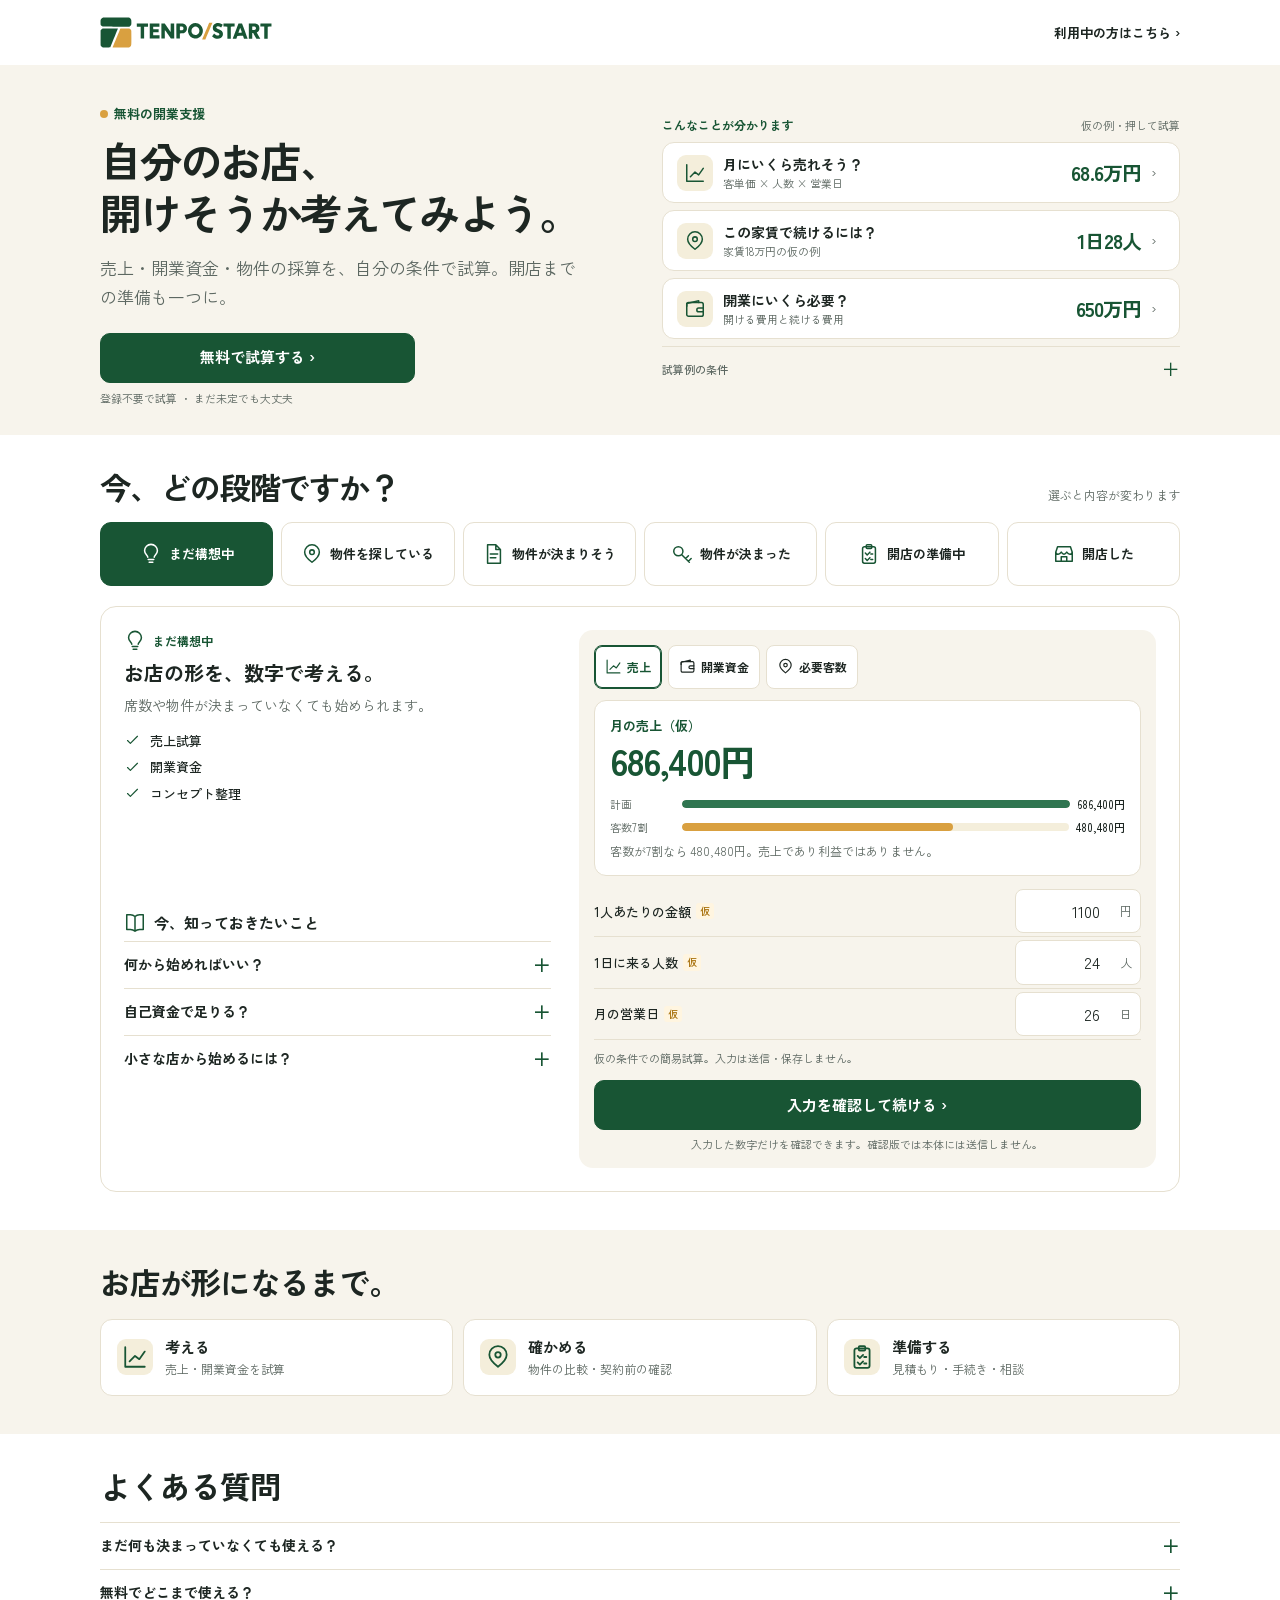
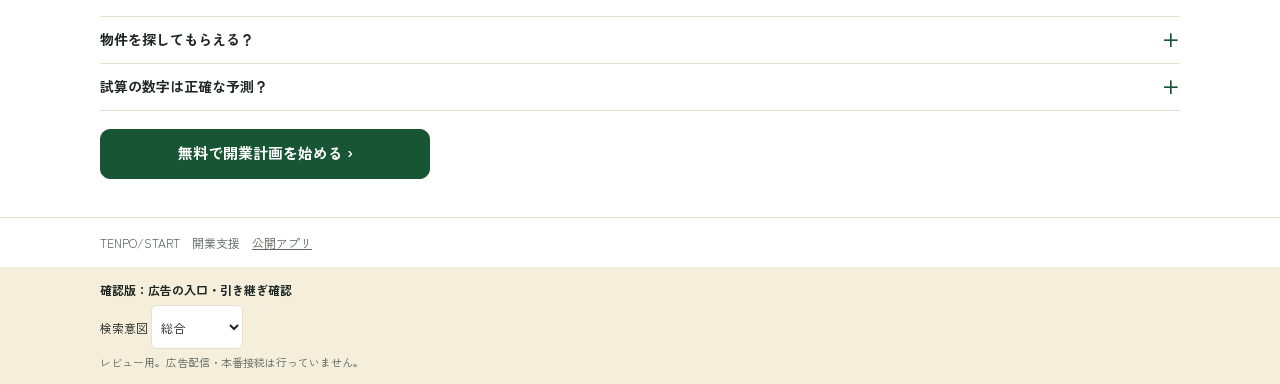
==== commit ec1bad04: "Fix blank stage picker and missing icons with native radio controls and static fallback" ====
--- a/tenpo-start/lp/index.html
+++ b/tenpo-start/lp/index.html
@@ -10,13 +10,28 @@
 .transfer{width:min(480px,calc(100% - 24px));max-height:calc(100dvh - 32px);padding:0;border:1px solid var(--line);border-radius:20px;color:var(--ink);background:#fff;box-shadow:0 18px 64px #102c2550;overflow:auto}
 .transfer::backdrop{background:#16291fc0}.transfer-head{position:sticky;top:0;background:#fff;z-index:1;padding:15px 18px 11px;border-bottom:1px solid var(--line);display:flex;justify-content:space-between;align-items:center;gap:12px}.transfer-head h2{font-size:19px;letter-spacing:0;line-height:1.4}.close-x{min-width:44px;min-height:44px;border:0;border-radius:50%;background:var(--bg);font-size:24px;color:var(--ink)}.transfer-body{padding:16px 18px 20px;display:grid;gap:12px}.transfer-step{font-size:12px;color:var(--green);font-weight:700}.transfer-body h3{font-size:21px;line-height:1.4;letter-spacing:-.025em}.transfer-context,.transfer-summary{padding:13px;background:var(--bg);border-radius:13px;display:grid;gap:8px}.transfer-context p{font-size:13px}.transfer-list{display:grid;gap:0}.transfer-row{display:grid;grid-template-columns:minmax(0,1fr) auto;align-items:center;gap:8px;padding:10px 0;border-bottom:1px solid var(--line);font-size:13px;min-height:44px}.transfer-row b{font-size:15px;white-space:nowrap;color:var(--green)}.transfer-row span{overflow-wrap:anywhere}.transfer-row:last-child{border-bottom:0}.transfer-meta{font-size:12px;color:var(--sub)}.transfer-hint{font-size:13px;color:var(--sub);line-height:1.6}.transfer-body .button{width:100%;min-height:48px}.transfer-ghost{display:flex;justify-content:center;align-items:center;min-height:48px;padding:10px;color:var(--green);font-weight:700;background:#fff;border:1px solid var(--line);border-radius:11px;text-decoration:none;width:100%;text-align:center;font:inherit}.transfer-ok{background:var(--okbg);color:var(--green);padding:13px;border-radius:11px;font-size:13px;font-weight:700}.transfer-option{font-size:13px;display:flex;gap:8px;align-items:start;min-height:44px;line-height:1.5}.transfer-option input{accent-color:var(--green);height:19px;width:19px;margin-top:2px;flex:none}.transfer-notice{border:1px solid var(--line);border-radius:10px;padding:11px;font-size:12px;color:var(--sub)}.transfer-body [hidden]{display:none!important}
 @media(max-width:720px){.transfer{width:100%;max-width:100%;margin: auto 0 0;max-height:calc(100dvh - 18px);border-radius:18px 18px 0 0}.transfer-body{padding-bottom:calc(18px + env(safe-area-inset-bottom))}}
+
+/* Native, script-independent stage selector and fallback content. */
+.stage-choice{border:0;padding:0;margin:0;min-width:0}.stage-radio{position:absolute;width:1px;height:1px;margin:0;overflow:hidden;clip-path:inset(50%);opacity:0}.stage{cursor:pointer}.stage .icon{color:var(--green)}.quick{text-decoration:none}.fallback-panel{display:none}.js-ready .fallback-content{display:none!important}.stage-choice .stage:hover{border-color:var(--green)}
+#stage-idea:checked~.stages [for="stage-idea"]{background:var(--green);color:#fff;border-color:var(--green)}#stage-idea:focus-visible~.stages [for="stage-idea"]{outline:3px solid #a36a00;outline-offset:3px}#stage-idea:checked~.fallback-content #fallback-idea{display:grid}
+#stage-search:checked~.stages [for="stage-search"]{background:var(--green);color:#fff;border-color:var(--green)}#stage-search:focus-visible~.stages [for="stage-search"]{outline:3px solid #a36a00;outline-offset:3px}#stage-search:checked~.fallback-content #fallback-search{display:grid}
+#stage-apply:checked~.stages [for="stage-apply"]{background:var(--green);color:#fff;border-color:var(--green)}#stage-apply:focus-visible~.stages [for="stage-apply"]{outline:3px solid #a36a00;outline-offset:3px}#stage-apply:checked~.fallback-content #fallback-apply{display:grid}
+#stage-contract:checked~.stages [for="stage-contract"]{background:var(--green);color:#fff;border-color:var(--green)}#stage-contract:focus-visible~.stages [for="stage-contract"]{outline:3px solid #a36a00;outline-offset:3px}#stage-contract:checked~.fallback-content #fallback-contract{display:grid}
+#stage-prep:checked~.stages [for="stage-prep"]{background:var(--green);color:#fff;border-color:var(--green)}#stage-prep:focus-visible~.stages [for="stage-prep"]{outline:3px solid #a36a00;outline-offset:3px}#stage-prep:checked~.fallback-content #fallback-prep{display:grid}
+#stage-open:checked~.stages [for="stage-open"]{background:var(--green);color:#fff;border-color:var(--green)}#stage-open:focus-visible~.stages [for="stage-open"]{outline:3px solid #a36a00;outline-offset:3px}#stage-open:checked~.fallback-content #fallback-open{display:grid}
+#stage-idea:checked~.stages [for="stage-idea"] .icon{color:#fff}
+#stage-search:checked~.stages [for="stage-search"] .icon{color:#fff}
+#stage-apply:checked~.stages [for="stage-apply"] .icon{color:#fff}
+#stage-contract:checked~.stages [for="stage-contract"] .icon{color:#fff}
+#stage-prep:checked~.stages [for="stage-prep"] .icon{color:#fff}
+#stage-open:checked~.stages [for="stage-open"] .icon{color:#fff}
 </style></head><body>
 <header class="wrap head"><a class="brand" href="#top" aria-label="TENPO/START"><img src="data:image/svg+xml,%3Csvg xmlns=%22http://www.w3.org/2000/svg%22 viewBox=%226 6 1404 252%22%3E%3Cpath fill=%22%23185534%22 fill-rule=%22evenodd%22 d=%22M28.99 253.07C22.12 250.98 15.96 245.76 12.36 239C10.61 235.7 10.5 232.1 10.5 175.42L10.5 115.34 13.52 110.47C15.71 106.91 17.99 104.83 21.88 102.79L27.23 100 89.57 100L151.91 100 150.57 103.75C149.08 107.91 107.07 210.28 96.5 235.5C92.82 244.3 89.57 252.06 89.29 252.75C88.9 253.71 82.19 253.98 60.14 253.91C44.39 253.87 30.37 253.48 28.99 253.07ZM954 182.51C950.42 181.79 945.02 180.09 942 178.73C935.6 175.84 922.14 166.53 921.34 164.43C921.02 163.61 924.29 158.12 929.05 151.49L937.31 139.98 943.58 146C947.03 149.31 952.25 153.14 955.18 154.5C968.41 160.66 982.55 155.07 980.56 144.45C979.6 139.33 974.67 135.82 962.55 131.63C947.36 126.39 941.03 122.94 935.7 117.01C928.96 109.51 926.71 102.75 927.22 91.5C927.69 81.12 929.77 75.48 935.44 69.2C949.73 53.38 977.23 50.71 998.5 63.07C1001.25 64.67 1004.49 66.77 1005.71 67.74L1007.92 69.5 1001.34 80.78L994.76 92.05 991.63 89.67C977.79 79.12 960.36 78.1 956.39 87.61C953.07 95.56 956.59 99.18 973.81 105.51C980.79 108.07 988.68 111.35 991.34 112.79C998.02 116.41 1003.83 122.47 1006.89 129C1010.45 136.61 1010.57 150.65 1007.15 159.25C999.69 177.98 978.24 187.37 954 182.51ZM1045.76 133.75L1045.5 84.5 1029.75 84.22L1014 83.95 1014 70.97L1014 58 1059.5 58L1105 58 1105 70.97L1105 83.95 1089.46 84.22L1073.92 84.5 1073.98 133.75L1074.04 183 1060.03 183L1046.02 183 1045.76 133.75ZM1090 182.15C1090 181.29 1103.25 145.97 1126.25 85.5L1136.52 58.5 1151.01 58.24L1165.5 57.98 1177.42 89.74C1183.98 107.21 1194 134.32 1199.69 150C1205.37 165.68 1210.46 179.52 1211 180.78L1211.98 183.05 1196.84 182.78L1181.7 182.5 1177.6 170.74L1173.5 158.98 1150.5 159.24L1127.5 159.5 1123.34 171L1119.19 182.5 1104.59 182.78C1096.35 182.93 1090 182.66 1090 182.15ZM1164.74 132.75C1164.47 132.06 1161.46 123.4 1158.05 113.5C1154.63 103.6 1151.51 95.17 1151.13 94.76C1150.74 94.35 1148.76 98.63 1146.74 104.26C1144.72 109.89 1141.5 118.89 1139.58 124.25L1136.09 134 1150.65 134C1161.89 134 1165.1 133.71 1164.74 132.75ZM1221 120.43L1221 57.86 1248.25 58.24C1278.91 58.67 1281.46 59.12 1291.69 65.95C1302.79 73.36 1307.53 83.02 1307.44 98C1307.39 106.06 1306.98 108.37 1304.75 113.24C1301.63 120.05 1293.83 128.21 1288.65 130.08C1286.17 130.98 1285.13 131.89 1285.49 132.83C1285.78 133.6 1292.43 144.86 1300.26 157.85C1308.09 170.84 1314.65 181.81 1314.83 182.23C1315.02 182.65 1307.97 183 1299.18 183L1283.2 183 1269.85 159.54L1256.5 136.07 1252.75 136.04L1249 136 1249 159.5L1249 183 1235 183L1221 183 1221 120.43ZM1271.36 110.62C1278.92 107.46 1281.74 99.04 1277.84 91.29C1274.44 84.54 1270.9 83 1258.77 83L1249 83 1249 97.5L1249 112 1258.53 112C1264.37 112 1269.34 111.47 1271.36 110.62ZM1347 133.5L1347 84 1331.12 84L1315.24 84 1315.21 78.25C1315.19 75.09 1315.4 69.24 1315.67 65.25L1316.17 58 1361.09 58L1406 58 1406 70.97L1406 83.95 1390.75 84.22L1375.5 84.5 1375.24 133.75L1374.98 183 1360.99 183L1347 183 1347 133.5ZM776.5 181.37C750.17 177.31 730.05 157.32 725.32 130.5C720.96 105.81 731.75 79.26 751.68 65.65C775.67 49.26 806.33 52.21 827.11 72.92C836.27 82.05 841.93 92.75 844.57 105.95C848.42 125.17 842.66 146.88 829.86 161.42C823.46 168.69 812.85 175.65 803.78 178.51C796.06 180.95 782.81 182.34 776.5 181.37ZM797.18 150.24C814.45 142.6 822.2 120.81 814.14 102.57C813.05 100.12 810.07 96.02 807.53 93.47C795.31 81.25 776.45 80.95 763.81 92.77C756.76 99.37 753.69 106.35 753.2 116.92C752.88 123.93 753.2 126.54 754.96 131.2C757.32 137.48 764.47 146.15 769.38 148.71C778.39 153.41 788.74 153.98 797.18 150.24ZM338 132.53L338 85.05 322.25 84.78L306.5 84.5 306.22 71.25L305.94 58 351.97 58L398 58 398 71.5L398 85 382 85L366 85 366 132.5L366 180 352 180L338 180 338 132.53ZM412 119L412 58 451.5 58L491 58 491 71.5L491 85 465.47 85L439.93 85 440.22 95.25L440.5 105.5 462.63 106L484.77 106.5 484.61 118L484.45 129.5 462.22 129.77L440 130.04 440 142.02L440 154 466 154L492 154 492 167L492 180 452 180L412 180 412 119ZM507 119L507 58 520.75 58.04L534.5 58.09 558.5 92.93L582.5 127.78 582.76 92.86L583.03 57.95 597.26 58.22L611.5 58.5 611.76 119.25L612.02 180 598.18 180L584.34 180 581.34 175.75C556.57 140.69 536.59 112.87 535.89 112.43C535.38 112.12 535 126.41 535 145.94L535 180 521 180L507 180 507 119ZM629.18 130.75C629 103.66 629.17 76.21 629.54 69.75L630.22 58 653.97 58C680.41 58 685.73 58.66 694.64 63.01C702.81 67.01 708.51 72.75 712.35 80.84C715.29 87.06 715.5 88.23 715.5 98.5C715.49 108.75 715.28 109.95 712.34 116.18C708.32 124.69 701.74 131.28 693.2 135.33C686.81 138.35 685.84 138.52 672.25 138.84L658 139.19 658 159.59L658 180 643.75 180L629.5 180 629.18 130.75ZM680.01 111.75C685.48 108.03 687.43 104.6 687.42 98.72C687.42 87.57 681.49 83 667.04 83L658 83 658 98.5L658 114 667.35 114C675.4 114 677.16 113.69 680.01 111.75ZM28.33 84.05C22.38 82.61 16.17 78.15 13.28 73.22C10.57 68.61 10.49 68.07 10.17 50.75C9.9 36.54 10.15 32.05 11.43 28.22C13.64 21.54 18.06 16.61 24.77 13.31L30.5 10.5 132.98 10.23C204.17 10.04 237.07 10.29 240.72 11.05C248.19 12.6 254.69 17.35 258.42 24C261.44 29.4 261.51 29.79 261.86 45.47C262.08 55.25 261.77 63.44 261.07 66.59C259.7 72.72 254.68 79.06 248.64 82.28L244.5 84.5 138 84.66C79.42 84.75 30.07 84.48 28.33 84.05Z%22/%3E%3Cpath fill=%22%23d9a040%22 fill-rule=%22evenodd%22 d=%22M109 253.06C109 252.51 109.66 250.59 110.47 248.78C111.28 246.98 122.78 219.18 136.03 187C149.28 154.82 162.57 122.58 165.56 115.33C168.55 108.09 171 101.68 171 101.08C171 100.32 182.01 100.01 207.75 100.02C241.29 100.04 244.85 100.2 248.56 101.89C253.55 104.15 259.29 110.68 260.84 115.86C261.66 118.6 262 136.11 262 175.69C262 237.18 262.03 236.87 255.9 244.31C254.22 246.34 250.75 249.24 248.18 250.75L243.5 253.5 176.25 253.78C132.21 253.96 109 253.71 109 253.06ZM840 188.58C840 188.31 843.21 180.54 847.12 171.3C864.01 131.48 892.46 64 894.8 58.25L897.34 52 910.67 52C918 52 924 52.29 924 52.65C924 53 912.34 80.56 898.09 113.9C883.84 147.23 870.86 177.65 869.25 181.5L866.32 188.5 853.16 188.78C845.92 188.93 840 188.84 840 188.58Z%22/%3E%3C/svg%3E" alt="TENPO/START テンポスタート"></a><a class="login" href="https://start.tenpo-os.com/">利用中の方はこちら ›</a></header>
-<main id="top"><section class="hero"><div class="wrap hero-grid"><div><span class="kicker" id="kicker">無料の開業支援</span><h1 id="headline">自分のお店、<br>開けそうか考えてみよう。</h1><p class="desc" id="desc">売上・開業資金・物件の採算を、自分の条件で試算。開店までの準備も一つに。</p><a class="button hero-cta" id="hero-cta" href="#stage-section">無料で試算する ›</a><p class="tiny hero-note">登録不要で試算 ・ まだ未定でも大丈夫</p></div><div class="proof"><div class="proof-label">こんなことが分かります <small>仮の例・押して試算</small></div><button type="button" class="quick" data-quick="sales"><span class="ico" data-icon="chart"></span><span class="qtitle">月にいくら売れそう？<small class="qsub">客単価 × 人数 × 営業日</small></span><strong>68.6万円</strong><span class="chev">›</span></button><button type="button" class="quick" data-quick="property"><span class="ico" data-icon="pin"></span><span class="qtitle">この家賃で続けるには？<small class="qsub">家賃18万円の仮の例</small></span><strong>1日28人</strong><span class="chev">›</span></button><button type="button" class="quick" data-quick="capital"><span class="ico" data-icon="wallet"></span><span class="qtitle">開業にいくら必要？<small class="qsub">開ける費用と続ける費用</small></span><strong>650万円</strong><span class="chev">›</span></button><details class="guide sample"><summary class="tiny" style="min-height:44px;font-size:11px;font-weight:500">試算例の条件</summary><p class="tiny">客単価1,100円・24人/日・月26日。必要客数は変動費率30%、家賃18万円、固定費22万円、目標手残り15万円。開業資金は開店前500万円・続けるため150万円。仮の例で、結果を保証しません。</p></details></div></div></section>
-<section id="stage-section" class="section"><div class="wrap"><div class="section-top"><h2>今、どの段階ですか？</h2><small>選ぶと内容が変わります</small></div><div class="stages" id="stages" aria-label="開業の段階"></div><div class="sr" id="announce" aria-live="polite"></div><article class="panel" id="panel"><div class="intro"><div class="stage-id" id="step"></div><h3 id="title"></h3><p id="explain"></p><div class="features" id="features"></div></div><div class="tool"><div class="tooltabs" id="tooltabs" aria-label="試したいこと"></div><div id="calc-area"><div class="result" aria-live="polite"><div class="result-label" id="result-label"></div><strong id="result"></strong><div class="visual" id="visual"></div><p class="result-note" id="result-note"></p></div><div id="fields"></div><details id="advanced" class="field-more" hidden><summary>仮の条件を変更</summary><div id="advanced-fields"></div></details><p class="tiny tool-note">仮の条件での簡易試算。入力は送信・保存しません。</p></div><div id="checklist" hidden></div><button type="button" class="button" id="step-cta">入力を確認して続ける ›</button><p class="tiny handoff-note">入力した数字だけを確認できます。確認版では本体には送信しません。</p></div><div class="learn"><div class="learn-head"><span data-icon="book"></span> 今、知っておきたいこと</div><div id="guides"></div></div></article></div></section>
-<section class="section soft"><div class="wrap"><h2>お店が形になるまで。</h2><div class="journey"><article><span class="ico" data-icon="chart"></span><div><h3>考える</h3><p>売上・開業資金を試算</p></div></article><article><span class="ico" data-icon="pin"></span><div><h3>確かめる</h3><p>物件の比較・契約前の確認</p></div></article><article><span class="ico" data-icon="checklist"></span><div><h3>準備する</h3><p>見積もり・手続き・相談</p></div></article></div></div></section>
-<section class="section"><div class="wrap"><h2>よくある質問</h2><div class="faq"><details class="guide"><summary>まだ何も決まっていなくても使える？</summary><p>はい。未定の数字は仮として考えられ、後から変更できます。</p></details><details class="guide"><summary>無料でどこまで使える？</summary><p>開業支援アプリは無料です。試算・物件の手入力は登録不要。別端末での再開、AIによる物件資料の読み取り（1日10回まで）、LINE相談は無料登録後に使えます。</p></details><details class="guide"><summary>物件を探してもらえる？</summary><p>現在は見つけた物件の比較や採算判断が中心。新着物件検索・通知は未提供です。</p></details><details class="guide"><summary>試算の数字は正確な予測？</summary><p>入力と仮の条件による計算です。開業や収益を保証しません。現地確認・見積もり・専門家への確認と合わせて判断してください。</p></details></div><button type="button" class="button final-cta" id="final-transfer">無料で開業計画を始める ›</button></div></section></main>
-<footer class="foot"><div class="wrap">TENPO/START　開業支援　<a href="https://start.tenpo-os.com/">公開アプリ</a></div></footer><aside class="preview"><div class="wrap"><b>確認版：広告の入口・引き継ぎ確認</b><br><label>検索意図 <select id="intent-select"><option value="general">総合</option><option value="cafe">カフェ開業</option><option value="food">飲食店開業</option><option value="cost">開業資金</option><option value="property">物件判断</option><option value="prep">開店準備</option></select></label><p class="tiny">レビュー用。広告配信・本番接続は行っていません。</p></div></aside>
+<main id="top"><section class="hero"><div class="wrap hero-grid"><div><span class="kicker" id="kicker">無料の開業支援</span><h1 id="headline">自分のお店、<br>開けそうか考えてみよう。</h1><p class="desc" id="desc">売上・開業資金・物件の採算を、自分の条件で試算。開店までの準備も一つに。</p><a class="button hero-cta" id="hero-cta" href="#stage-section">無料で試算する ›</a><p class="tiny hero-note">登録不要で試算 ・ まだ未定でも大丈夫</p></div><div class="proof"><div class="proof-label">こんなことが分かります <small>仮の例・押して試算</small></div><a class="quick" href="#stage-section" data-quick="sales"><span class="ico"><span class="icon" aria-hidden="true"><svg xmlns="http://www.w3.org/2000/svg" viewBox="0 0 24 24" fill="none" stroke="currentColor" stroke-width="1.65" stroke-linecap="round" stroke-linejoin="round"><path d="M3 3v18h18M7 16l5-5 4 3 5-7"/></svg></span></span><span class="qtitle">月にいくら売れそう？<small class="qsub">客単価 × 人数 × 営業日</small></span><strong>68.6万円</strong><span class="chev">›</span></a><a class="quick" href="#stage-section" data-quick="property"><span class="ico"><span class="icon" aria-hidden="true"><svg xmlns="http://www.w3.org/2000/svg" viewBox="0 0 24 24" fill="none" stroke="currentColor" stroke-width="1.65" stroke-linecap="round" stroke-linejoin="round"><path d="M20 10c0 5-8 11-8 11S4 15 4 10a8 8 0 1 1 16 0Z"/><circle cx="12" cy="10" r="2.5"/></svg></span></span><span class="qtitle">この家賃で続けるには？<small class="qsub">家賃18万円の仮の例</small></span><strong>1日28人</strong><span class="chev">›</span></a><a class="quick" href="#stage-section" data-quick="capital"><span class="ico"><span class="icon" aria-hidden="true"><svg xmlns="http://www.w3.org/2000/svg" viewBox="0 0 24 24" fill="none" stroke="currentColor" stroke-width="1.65" stroke-linecap="round" stroke-linejoin="round"><rect x="3" y="5" width="18" height="15" rx="2"/><path d="M3 9V6l13-3v2m5 6h-5a2 2 0 0 0 0 4h5"/></svg></span></span><span class="qtitle">開業にいくら必要？<small class="qsub">開ける費用と続ける費用</small></span><strong>650万円</strong><span class="chev">›</span></a><details class="guide sample"><summary class="tiny" style="min-height:44px;font-size:11px;font-weight:500">試算例の条件</summary><p class="tiny">客単価1,100円・24人/日・月26日。必要客数は変動費率30%、家賃18万円、固定費22万円、目標手残り15万円。開業資金は開店前500万円・続けるため150万円。仮の例で、結果を保証しません。</p></details></div></div></section>
+<section id="stage-section" class="section"><div class="wrap"><div class="section-top"><h2>今、どの段階ですか？</h2><small>選ぶと内容が変わります</small></div><fieldset class="stage-choice"><legend class="sr">開業の段階</legend><input class="stage-radio" type="radio" name="opening-stage" id="stage-idea" value="idea" checked><input class="stage-radio" type="radio" name="opening-stage" id="stage-search" value="search"><input class="stage-radio" type="radio" name="opening-stage" id="stage-apply" value="apply"><input class="stage-radio" type="radio" name="opening-stage" id="stage-contract" value="contract"><input class="stage-radio" type="radio" name="opening-stage" id="stage-prep" value="prep"><input class="stage-radio" type="radio" name="opening-stage" id="stage-open" value="open"><div class="stages" id="stages"><label class="stage" for="stage-idea" data-stage="idea"><span class="icon" aria-hidden="true"><svg xmlns="http://www.w3.org/2000/svg" viewBox="0 0 24 24" fill="none" stroke="currentColor" stroke-width="1.65" stroke-linecap="round" stroke-linejoin="round"><path d="M9 18h6m-5 3h4M8.5 15.5c0-2-3.5-3.2-3.5-7a7 7 0 1 1 14 0c0 3.8-3.5 5-3.5 7"/></svg></span><span>まだ構想中</span></label><label class="stage" for="stage-search" data-stage="search"><span class="icon" aria-hidden="true"><svg xmlns="http://www.w3.org/2000/svg" viewBox="0 0 24 24" fill="none" stroke="currentColor" stroke-width="1.65" stroke-linecap="round" stroke-linejoin="round"><path d="M20 10c0 5-8 11-8 11S4 15 4 10a8 8 0 1 1 16 0Z"/><circle cx="12" cy="10" r="2.5"/></svg></span><span>物件を探している</span></label><label class="stage" for="stage-apply" data-stage="apply"><span class="icon" aria-hidden="true"><svg xmlns="http://www.w3.org/2000/svg" viewBox="0 0 24 24" fill="none" stroke="currentColor" stroke-width="1.65" stroke-linecap="round" stroke-linejoin="round"><path d="M14 2H5v20h14V7Zm0 0v5h5M8 12h8M8 16h6"/></svg></span><span>物件が決まりそう</span></label><label class="stage" for="stage-contract" data-stage="contract"><span class="icon" aria-hidden="true"><svg xmlns="http://www.w3.org/2000/svg" viewBox="0 0 24 24" fill="none" stroke="currentColor" stroke-width="1.65" stroke-linecap="round" stroke-linejoin="round"><circle cx="8" cy="9" r="5"/><path d="m12 13 8 8m-4-4 3-3m0 6 3-3"/></svg></span><span>物件が決まった</span></label><label class="stage" for="stage-prep" data-stage="prep"><span class="icon" aria-hidden="true"><svg xmlns="http://www.w3.org/2000/svg" viewBox="0 0 24 24" fill="none" stroke="currentColor" stroke-width="1.65" stroke-linecap="round" stroke-linejoin="round"><rect x="5" y="4" width="14" height="18" rx="2"/><rect x="9" y="2" width="6" height="4" rx="1"/><path d="m8 11 2 2 3-3m1 2h2m-8 5 2 2 3-3m1 2h2"/></svg></span><span>開店の準備中</span></label><label class="stage" for="stage-open" data-stage="open"><span class="icon" aria-hidden="true"><svg xmlns="http://www.w3.org/2000/svg" viewBox="0 0 24 24" fill="none" stroke="currentColor" stroke-width="1.65" stroke-linecap="round" stroke-linejoin="round"><path d="M3 10l2-6h14l2 6M3 10v10h18V10M3 10c1 3 4 3 6 0 2 3 4 3 6 0 2 3 5 3 6 0M9 20v-5h6v5"/></svg></span><span>開店した</span></label></div><div class="fallback-content"><p class="tiny" style="margin:0 0 9px">開業段階の切り替えはそのまま使えます。数字を動かす試算は、通常のブラウザで開いてください。</p><article class="panel fallback-panel" id="fallback-idea"><div class="intro"><div class="stage-id"><span class="icon" aria-hidden="true"><svg xmlns="http://www.w3.org/2000/svg" viewBox="0 0 24 24" fill="none" stroke="currentColor" stroke-width="1.65" stroke-linecap="round" stroke-linejoin="round"><path d="M9 18h6m-5 3h4M8.5 15.5c0-2-3.5-3.2-3.5-7a7 7 0 1 1 14 0c0 3.8-3.5 5-3.5 7"/></svg></span><span>まだ構想中</span></div><h3>お店の形を、数字で考える。</h3><p>席数や物件が決まっていなくても始められます。</p><div class="features"><span class="feat"><span class="icon" aria-hidden="true"><svg xmlns="http://www.w3.org/2000/svg" viewBox="0 0 24 24" fill="none" stroke="currentColor" stroke-width="1.65" stroke-linecap="round" stroke-linejoin="round"><path d="m5 12 4 4L19 6"/></svg></span><span>売上試算</span></span><span class="feat"><span class="icon" aria-hidden="true"><svg xmlns="http://www.w3.org/2000/svg" viewBox="0 0 24 24" fill="none" stroke="currentColor" stroke-width="1.65" stroke-linecap="round" stroke-linejoin="round"><path d="m5 12 4 4L19 6"/></svg></span><span>開業資金</span></span><span class="feat"><span class="icon" aria-hidden="true"><svg xmlns="http://www.w3.org/2000/svg" viewBox="0 0 24 24" fill="none" stroke="currentColor" stroke-width="1.65" stroke-linecap="round" stroke-linejoin="round"><path d="m5 12 4 4L19 6"/></svg></span><span>コンセプト整理</span></span></div></div><div class="tool"><div class="result"><div class="result-label">月の売上（仮の例）</div><strong>686,400円</strong><p class="result-note">1,100円 × 24人 × 26日</p></div><p class="tiny">ここでは表示例です。数字の変更は通常のブラウザで開くか、アプリ本体で試せます。</p><a class="button" href="https://start.tenpo-os.com/">アプリで自分の条件を試す ›</a></div><div class="learn"><div class="learn-head"><span class="icon" aria-hidden="true"><svg xmlns="http://www.w3.org/2000/svg" viewBox="0 0 24 24" fill="none" stroke="currentColor" stroke-width="1.65" stroke-linecap="round" stroke-linejoin="round"><path d="M12 5v16M3 3h4c3 0 5 2 5 2s2-2 5-2h4v16h-4c-3 0-5 2-5 2s-2-2-5-2H3z"/></svg></span> 今、知っておきたいこと</div><details class="guide"><summary>何から始めればいい？</summary><p>誰に来てほしいか、何を提供するか、自分が働く時間を考えます。分からないことは未定で大丈夫です。</p></details><details class="guide"><summary>自己資金で足りる？</summary><p>開けるためのお金と、続けるためのお金を分けて考えます。見積もりが出たら仮の数字を直しましょう。</p></details><details class="guide"><summary>小さな店から始めるには？</summary><p>席数を決める前に、1日に何人来てほしいか、どのくらいの時間を働くかを考えます。</p></details></div></article><article class="panel fallback-panel" id="fallback-search"><div class="intro"><div class="stage-id"><span class="icon" aria-hidden="true"><svg xmlns="http://www.w3.org/2000/svg" viewBox="0 0 24 24" fill="none" stroke="currentColor" stroke-width="1.65" stroke-linecap="round" stroke-linejoin="round"><path d="M20 10c0 5-8 11-8 11S4 15 4 10a8 8 0 1 1 16 0Z"/><circle cx="12" cy="10" r="2.5"/></svg></span><span>物件を探している</span></div><h3>この家賃で、お店を続けられる？</h3><p>気になる物件で必要な客数を考えます。</p><div class="features"><span class="feat"><span class="icon" aria-hidden="true"><svg xmlns="http://www.w3.org/2000/svg" viewBox="0 0 24 24" fill="none" stroke="currentColor" stroke-width="1.65" stroke-linecap="round" stroke-linejoin="round"><path d="m5 12 4 4L19 6"/></svg></span><span>必要客数</span></span><span class="feat"><span class="icon" aria-hidden="true"><svg xmlns="http://www.w3.org/2000/svg" viewBox="0 0 24 24" fill="none" stroke="currentColor" stroke-width="1.65" stroke-linecap="round" stroke-linejoin="round"><path d="m5 12 4 4L19 6"/></svg></span><span>物件比較</span></span><span class="feat"><span class="icon" aria-hidden="true"><svg xmlns="http://www.w3.org/2000/svg" viewBox="0 0 24 24" fill="none" stroke="currentColor" stroke-width="1.65" stroke-linecap="round" stroke-linejoin="round"><path d="m5 12 4 4L19 6"/></svg></span><span>資料読取（登録後）</span></span></div></div><div class="tool"><div class="result"><div class="result-label">1日に必要な客数（仮の例）</div><strong>28人</strong><p class="result-note">家賃18万円・客単価1,100円・月26日など</p></div><p class="tiny">ここでは表示例です。数字の変更は通常のブラウザで開くか、アプリ本体で試せます。</p><a class="button" href="https://start.tenpo-os.com/">アプリで自分の条件を試す ›</a></div><div class="learn"><div class="learn-head"><span class="icon" aria-hidden="true"><svg xmlns="http://www.w3.org/2000/svg" viewBox="0 0 24 24" fill="none" stroke="currentColor" stroke-width="1.65" stroke-linecap="round" stroke-linejoin="round"><path d="M12 5v16M3 3h4c3 0 5 2 5 2s2-2 5-2h4v16h-4c-3 0-5 2-5 2s-2-2-5-2H3z"/></svg></span> 今、知っておきたいこと</div><details class="guide"><summary>物件を見るときのポイント</summary><p>家賃だけでなく、客席に使える面積、業態の制限、営業時間を確かめます。</p></details><details class="guide"><summary>候補が複数あるときは？</summary><p>本体アプリでは物件ごとに試算し、必要客数や条件を比較できます。</p></details><details class="guide"><summary>物件の資料を読み取れる？</summary><p>写真・PDFのAI読み取りは無料登録後（1日10回まで）。手入力の試算は登録不要です。</p></details></div></article><article class="panel fallback-panel" id="fallback-apply"><div class="intro"><div class="stage-id"><span class="icon" aria-hidden="true"><svg xmlns="http://www.w3.org/2000/svg" viewBox="0 0 24 24" fill="none" stroke="currentColor" stroke-width="1.65" stroke-linecap="round" stroke-linejoin="round"><path d="M14 2H5v20h14V7Zm0 0v5h5M8 12h8M8 16h6"/></svg></span><span>物件が決まりそう</span></div><h3>契約する前に、確かめる。</h3><p>家賃・必要客数と、契約の条件を整理します。</p><div class="features"><span class="feat"><span class="icon" aria-hidden="true"><svg xmlns="http://www.w3.org/2000/svg" viewBox="0 0 24 24" fill="none" stroke="currentColor" stroke-width="1.65" stroke-linecap="round" stroke-linejoin="round"><path d="m5 12 4 4L19 6"/></svg></span><span>採算判断</span></span><span class="feat"><span class="icon" aria-hidden="true"><svg xmlns="http://www.w3.org/2000/svg" viewBox="0 0 24 24" fill="none" stroke="currentColor" stroke-width="1.65" stroke-linecap="round" stroke-linejoin="round"><path d="m5 12 4 4L19 6"/></svg></span><span>契約前チェック</span></span><span class="feat"><span class="icon" aria-hidden="true"><svg xmlns="http://www.w3.org/2000/svg" viewBox="0 0 24 24" fill="none" stroke="currentColor" stroke-width="1.65" stroke-linecap="round" stroke-linejoin="round"><path d="m5 12 4 4L19 6"/></svg></span><span>仲介会社への確認</span></span></div></div><div class="tool"><div class="result"><div class="result-label">1日に必要な客数（仮の例）</div><strong>28人</strong><p class="result-note">家賃18万円・客単価1,100円・月26日など</p></div><p class="tiny">ここでは表示例です。数字の変更は通常のブラウザで開くか、アプリ本体で試せます。</p><a class="button" href="https://start.tenpo-os.com/">アプリで自分の条件を試す ›</a></div><div class="learn"><div class="learn-head"><span class="icon" aria-hidden="true"><svg xmlns="http://www.w3.org/2000/svg" viewBox="0 0 24 24" fill="none" stroke="currentColor" stroke-width="1.65" stroke-linecap="round" stroke-linejoin="round"><path d="M12 5v16M3 3h4c3 0 5 2 5 2s2-2 5-2h4v16h-4c-3 0-5 2-5 2s-2-2-5-2H3z"/></svg></span> 今、知っておきたいこと</div><details class="guide"><summary>契約前に何を確認する？</summary><p>用途、営業時間、看板、家賃開始日、保証金、原状回復、解約、契約の種類など。</p></details><details class="guide"><summary>採算が合わない時は？</summary><p>単価、客数、営業時間を変え、現地で実現できる条件かを確かめます。</p></details><details class="guide"><summary>工事の見積もりはいつ？</summary><p>候補の物件が決まったら、工事の範囲や設備を実際の業者に確かめます。</p></details></div></article><article class="panel fallback-panel" id="fallback-contract"><div class="intro"><div class="stage-id"><span class="icon" aria-hidden="true"><svg xmlns="http://www.w3.org/2000/svg" viewBox="0 0 24 24" fill="none" stroke="currentColor" stroke-width="1.65" stroke-linecap="round" stroke-linejoin="round"><circle cx="8" cy="9" r="5"/><path d="m12 13 8 8m-4-4 3-3m0 6 3-3"/></svg></span><span>物件が決まった</span></div><h3>開けるまでに、いくら要る？</h3><p>工事・設備と、開業後に残すお金を整理します。</p><div class="features"><span class="feat"><span class="icon" aria-hidden="true"><svg xmlns="http://www.w3.org/2000/svg" viewBox="0 0 24 24" fill="none" stroke="currentColor" stroke-width="1.65" stroke-linecap="round" stroke-linejoin="round"><path d="m5 12 4 4L19 6"/></svg></span><span>開業資金</span></span><span class="feat"><span class="icon" aria-hidden="true"><svg xmlns="http://www.w3.org/2000/svg" viewBox="0 0 24 24" fill="none" stroke="currentColor" stroke-width="1.65" stroke-linecap="round" stroke-linejoin="round"><path d="m5 12 4 4L19 6"/></svg></span><span>見積もり比較</span></span><span class="feat"><span class="icon" aria-hidden="true"><svg xmlns="http://www.w3.org/2000/svg" viewBox="0 0 24 24" fill="none" stroke="currentColor" stroke-width="1.65" stroke-linecap="round" stroke-linejoin="round"><path d="m5 12 4 4L19 6"/></svg></span><span>月ごとの支払い</span></span></div></div><div class="tool"><div class="result"><div class="result-label">開業・運転資金の合計（仮の例）</div><strong>650万円</strong><p class="result-note">開店前500万円 ＋ 続けるため150万円</p></div><p class="tiny">ここでは表示例です。数字の変更は通常のブラウザで開くか、アプリ本体で試せます。</p><a class="button" href="https://start.tenpo-os.com/">アプリで自分の条件を試す ›</a></div><div class="learn"><div class="learn-head"><span class="icon" aria-hidden="true"><svg xmlns="http://www.w3.org/2000/svg" viewBox="0 0 24 24" fill="none" stroke="currentColor" stroke-width="1.65" stroke-linecap="round" stroke-linejoin="round"><path d="M12 5v16M3 3h4c3 0 5 2 5 2s2-2 5-2h4v16h-4c-3 0-5 2-5 2s-2-2-5-2H3z"/></svg></span> 今、知っておきたいこと</div><details class="guide"><summary>必要なお金の分け方</summary><p>物件・工事・機器・開店前準備と、続けるための資金を分けます。</p></details><details class="guide"><summary>工事の前に確かめること</summary><p>業態・地域に応じて保健所や消防署などの窓口に事前相談します。</p></details><details class="guide"><summary>お金が足りない場合は？</summary><p>内訳を確認し、見積もり・計画・資金の用意について見直します。</p></details></div></article><article class="panel fallback-panel" id="fallback-prep"><div class="intro"><div class="stage-id"><span class="icon" aria-hidden="true"><svg xmlns="http://www.w3.org/2000/svg" viewBox="0 0 24 24" fill="none" stroke="currentColor" stroke-width="1.65" stroke-linecap="round" stroke-linejoin="round"><rect x="5" y="4" width="14" height="18" rx="2"/><rect x="9" y="2" width="6" height="4" rx="1"/><path d="m8 11 2 2 3-3m1 2h2m-8 5 2 2 3-3m1 2h2"/></svg></span><span>開店の準備中</span></div><h3>開店まで、次に何をする？</h3><p>手続きや設備、メニュー、スタッフの準備を整理。</p><div class="features"><span class="feat"><span class="icon" aria-hidden="true"><svg xmlns="http://www.w3.org/2000/svg" viewBox="0 0 24 24" fill="none" stroke="currentColor" stroke-width="1.65" stroke-linecap="round" stroke-linejoin="round"><path d="m5 12 4 4L19 6"/></svg></span><span>やること・期限</span></span><span class="feat"><span class="icon" aria-hidden="true"><svg xmlns="http://www.w3.org/2000/svg" viewBox="0 0 24 24" fill="none" stroke="currentColor" stroke-width="1.65" stroke-linecap="round" stroke-linejoin="round"><path d="m5 12 4 4L19 6"/></svg></span><span>メニューと原価</span></span><span class="feat"><span class="icon" aria-hidden="true"><svg xmlns="http://www.w3.org/2000/svg" viewBox="0 0 24 24" fill="none" stroke="currentColor" stroke-width="1.65" stroke-linecap="round" stroke-linejoin="round"><path d="m5 12 4 4L19 6"/></svg></span><span>相談</span></span></div></div><div class="tool"><div class="result"><div class="result-label">確認すること（例）</div></div><label class="checkrow"><input type="checkbox"><span>必要な許可・届出を確認</span></label><label class="checkrow"><input type="checkbox"><span>設備・工事・支払いを整理</span></label><label class="checkrow"><input type="checkbox"><span>メニュー・価格・仕入れを確認</span></label><label class="checkrow"><input type="checkbox"><span>スタッフ・営業の流れを決める</span></label><label class="checkrow"><input type="checkbox"><span>告知・プレオープンを準備</span></label><p class="tiny tool-note">このチェックは保存しません。</p><a class="button" href="https://start.tenpo-os.com/">アプリで自分の条件を試す ›</a></div><div class="learn"><div class="learn-head"><span class="icon" aria-hidden="true"><svg xmlns="http://www.w3.org/2000/svg" viewBox="0 0 24 24" fill="none" stroke="currentColor" stroke-width="1.65" stroke-linecap="round" stroke-linejoin="round"><path d="M12 5v16M3 3h4c3 0 5 2 5 2s2-2 5-2h4v16h-4c-3 0-5 2-5 2s-2-2-5-2H3z"/></svg></span> 今、知っておきたいこと</div><details class="guide"><summary>何を先に進める？</summary><p>工事、許認可、設備など、後の準備に影響するものを先に確認します。</p></details><details class="guide"><summary>誰かに相談したい時は？</summary><p>無料登録後、ここまでの内容を添えてLINEで事務局に相談できます。</p></details><details class="guide"><summary>開店前に営業を試したい</summary><p>予定する流れを試し、必要な人員や時間、価格・原価を見直します。</p></details></div></article><article class="panel fallback-panel" id="fallback-open"><div class="intro"><div class="stage-id"><span class="icon" aria-hidden="true"><svg xmlns="http://www.w3.org/2000/svg" viewBox="0 0 24 24" fill="none" stroke="currentColor" stroke-width="1.65" stroke-linecap="round" stroke-linejoin="round"><path d="M3 10l2-6h14l2 6M3 10v10h18V10M3 10c1 3 4 3 6 0 2 3 4 3 6 0 2 3 5 3 6 0M9 20v-5h6v5"/></svg></span><span>開店した</span></div><h3>実際の数字を、次の判断に。</h3><p>計画と実績の差から、見直す場所を考えます。</p><div class="features"><span class="feat"><span class="icon" aria-hidden="true"><svg xmlns="http://www.w3.org/2000/svg" viewBox="0 0 24 24" fill="none" stroke="currentColor" stroke-width="1.65" stroke-linecap="round" stroke-linejoin="round"><path d="m5 12 4 4L19 6"/></svg></span><span>売上の振り返り</span></span><span class="feat"><span class="icon" aria-hidden="true"><svg xmlns="http://www.w3.org/2000/svg" viewBox="0 0 24 24" fill="none" stroke="currentColor" stroke-width="1.65" stroke-linecap="round" stroke-linejoin="round"><path d="m5 12 4 4L19 6"/></svg></span><span>原価の見直し</span></span><span class="feat"><span class="icon" aria-hidden="true"><svg xmlns="http://www.w3.org/2000/svg" viewBox="0 0 24 24" fill="none" stroke="currentColor" stroke-width="1.65" stroke-linecap="round" stroke-linejoin="round"><path d="m5 12 4 4L19 6"/></svg></span><span>開店後の運営</span></span></div></div><div class="tool"><div class="result"><div class="result-label">計画と実際の月売上の差（例）</div><strong>−15万円</strong><p class="result-note">計画70万円・実際55万円</p></div><p class="tiny">ここでは表示例です。数字の変更は通常のブラウザで開くか、アプリ本体で試せます。</p><a class="button" href="https://start.tenpo-os.com/">アプリで自分の条件を試す ›</a></div><div class="learn"><div class="learn-head"><span class="icon" aria-hidden="true"><svg xmlns="http://www.w3.org/2000/svg" viewBox="0 0 24 24" fill="none" stroke="currentColor" stroke-width="1.65" stroke-linecap="round" stroke-linejoin="round"><path d="M12 5v16M3 3h4c3 0 5 2 5 2s2-2 5-2h4v16h-4c-3 0-5 2-5 2s-2-2-5-2H3z"/></svg></span> 今、知っておきたいこと</div><details class="guide"><summary>最初の1か月で何を見る？</summary><p>客数・客単価・営業日数・原価率のどこが計画と違ったかを確かめます。</p></details><details class="guide"><summary>次の出店を考えるには？</summary><p>実際に得られた客数・単価・原価を、次の計画の判断材料として残します。</p></details><details class="guide"><summary>開店後の店舗管理は？</summary><p>日々の店舗運営はTENPO/OSでも案内しています。</p></details></div></article></div><div class="sr" id="announce" aria-live="polite"></div><article class="panel" id="panel" hidden><div class="intro"><div class="stage-id" id="step"></div><h3 id="title"></h3><p id="explain"></p><div class="features" id="features"></div></div><div class="tool"><div class="tooltabs" id="tooltabs" aria-label="試したいこと"></div><div id="calc-area"><div class="result" aria-live="polite"><div class="result-label" id="result-label"></div><strong id="result"></strong><div class="visual" id="visual"></div><p class="result-note" id="result-note"></p></div><div id="fields"></div><details id="advanced" class="field-more" hidden><summary>仮の条件を変更</summary><div id="advanced-fields"></div></details><p class="tiny tool-note">仮の条件での簡易試算。入力は送信・保存しません。</p></div><div id="checklist" hidden></div><button type="button" class="button" id="step-cta">入力を確認して続ける ›</button><p class="tiny handoff-note">入力した数字だけを確認できます。確認版では本体には送信しません。</p></div><div class="learn"><div class="learn-head"><span class="icon" aria-hidden="true"><svg xmlns="http://www.w3.org/2000/svg" viewBox="0 0 24 24" fill="none" stroke="currentColor" stroke-width="1.65" stroke-linecap="round" stroke-linejoin="round"><path d="M12 5v16M3 3h4c3 0 5 2 5 2s2-2 5-2h4v16h-4c-3 0-5 2-5 2s-2-2-5-2H3z"/></svg></span> 今、知っておきたいこと</div><div id="guides"></div></div></article></fieldset></div></section>
+<section class="section soft"><div class="wrap"><h2>お店が形になるまで。</h2><div class="journey"><article><span class="ico"><span class="icon" aria-hidden="true"><svg xmlns="http://www.w3.org/2000/svg" viewBox="0 0 24 24" fill="none" stroke="currentColor" stroke-width="1.65" stroke-linecap="round" stroke-linejoin="round"><path d="M3 3v18h18M7 16l5-5 4 3 5-7"/></svg></span></span><div><h3>考える</h3><p>売上・開業資金を試算</p></div></article><article><span class="ico"><span class="icon" aria-hidden="true"><svg xmlns="http://www.w3.org/2000/svg" viewBox="0 0 24 24" fill="none" stroke="currentColor" stroke-width="1.65" stroke-linecap="round" stroke-linejoin="round"><path d="M20 10c0 5-8 11-8 11S4 15 4 10a8 8 0 1 1 16 0Z"/><circle cx="12" cy="10" r="2.5"/></svg></span></span><div><h3>確かめる</h3><p>物件の比較・契約前の確認</p></div></article><article><span class="ico"><span class="icon" aria-hidden="true"><svg xmlns="http://www.w3.org/2000/svg" viewBox="0 0 24 24" fill="none" stroke="currentColor" stroke-width="1.65" stroke-linecap="round" stroke-linejoin="round"><rect x="5" y="4" width="14" height="18" rx="2"/><rect x="9" y="2" width="6" height="4" rx="1"/><path d="m8 11 2 2 3-3m1 2h2m-8 5 2 2 3-3m1 2h2"/></svg></span></span><div><h3>準備する</h3><p>見積もり・手続き・相談</p></div></article></div></div></section>
+<section class="section"><div class="wrap"><h2>よくある質問</h2><div class="faq"><details class="guide"><summary>まだ何も決まっていなくても使える？</summary><p>はい。未定の数字は仮として考えられ、後から変更できます。</p></details><details class="guide"><summary>無料でどこまで使える？</summary><p>開業支援アプリは無料です。試算・物件の手入力は登録不要。別端末での再開、AIによる物件資料の読み取り（1日10回まで）、LINE相談は無料登録後に使えます。</p></details><details class="guide"><summary>物件を探してもらえる？</summary><p>現在は見つけた物件の比較や採算判断が中心。新着物件検索・通知は未提供です。</p></details><details class="guide"><summary>試算の数字は正確な予測？</summary><p>入力と仮の条件による計算です。開業や収益を保証しません。現地確認・見積もり・専門家への確認と合わせて判断してください。</p></details></div><a class="button final-cta" id="final-transfer" href="https://start.tenpo-os.com/">無料で開業計画を始める ›</a></div></section></main>
+<footer class="foot"><div class="wrap">TENPO/START　開業支援　<a href="https://start.tenpo-os.com/">公開アプリ</a></div></footer><aside class="preview" id="preview-settings" hidden><div class="wrap"><b>確認版：広告の入口・引き継ぎ確認</b><br><label>検索意図 <select id="intent-select"><option value="general">総合</option><option value="cafe">カフェ開業</option><option value="food">飲食店開業</option><option value="cost">開業資金</option><option value="property">物件判断</option><option value="prep">開店準備</option></select></label><p class="tiny">レビュー用。広告配信・本番接続は行っていません。</p></div></aside>
 <dialog class="transfer" id="transfer" aria-labelledby="transfer-title"><div class="transfer-head"><h2 id="transfer-title">この内容を引き継ぐ</h2><button type="button" id="transfer-close" class="close-x" aria-label="閉じる">×</button></div><div class="transfer-body" id="transfer-body"></div></dialog>
 <script>
 const ICONS={chart:'<path d="M3 3v18h18M7 16l5-5 4 3 5-7"/>',pin:'<path d="M20 10c0 5-8 11-8 11S4 15 4 10a8 8 0 1 1 16 0Z"/><circle cx="12" cy="10" r="2.5"/>',wallet:'<rect x="3" y="5" width="18" height="15" rx="2"/><path d="M3 9V6l13-3v2m5 6h-5a2 2 0 0 0 0 4h5"/>',idea:'<path d="M9 18h6m-5 3h4M8.5 15.5c0-2-3.5-3.2-3.5-7a7 7 0 1 1 14 0c0 3.8-3.5 5-3.5 7"/>',file:'<path d="M14 2H5v20h14V7Zm0 0v5h5M8 12h8M8 16h6"/>',key:'<circle cx="8" cy="9" r="5"/><path d="m12 13 8 8m-4-4 3-3m0 6 3-3"/>',checklist:'<rect x="5" y="4" width="14" height="18" rx="2"/><rect x="9" y="2" width="6" height="4" rx="1"/><path d="m8 11 2 2 3-3m1 2h2m-8 5 2 2 3-3m1 2h2"/>',store:'<path d="M3 10l2-6h14l2 6M3 10v10h18V10M3 10c1 3 4 3 6 0 2 3 4 3 6 0 2 3 5 3 6 0M9 20v-5h6v5"/>',book:'<path d="M12 5v16M3 3h4c3 0 5 2 5 2s2-2 5-2h4v16h-4c-3 0-5 2-5 2s-2-2-5-2H3z"/>',check:'<path d="m5 12 4 4L19 6"/>'};
@@ -48,10 +63,10 @@
 function checkProgress(){const d=$('check-progress'),n=checked[tool].size,total=CK[tool].length;d.replaceChildren(node('span',n+' / '+total),node('small',' 確認済み'))}
 function renderTool(){const s=profile(),choices=s.tools.includes(tool)?s.tools:[tool,...s.tools];$('tooltabs').replaceChildren(...choices.map(k=>{const b=node('button','','tooltab');b.type='button';b.dataset.tool=k;b.setAttribute('aria-pressed',String(k===tool));b.append(icon(TOOLS[k][1]),node('span',TOOLS[k][0]));b.onclick=()=>{tool=k;renderTool();$('tooltabs').querySelector('[aria-pressed=true]').focus({preventScroll:true});$('announce').textContent=TOOLS[k][0]+'に切り替えました。'};return b}));$('step-cta').textContent='入力を確認して続ける ›';const isCheck=Object.hasOwn(CK,tool);$('calc-area').hidden=isCheck;$('checklist').hidden=!isCheck;if(isCheck){const p=node('div','','check-progress');p.id='check-progress';p.setAttribute('aria-live','polite');$('checklist').replaceChildren(p,...CK[tool].map((t,i)=>{const l=node('label','','checkrow'),b=node('input','');b.type='checkbox';b.checked=checked[tool].has(i);b.onchange=()=>{b.checked?checked[tool].add(i):checked[tool].delete(i);checkProgress()};l.append(b,node('span',t));return l}),node('p','確認項目の例。業態・地域・契約内容により異なります。チェックは保存されません。','tiny'));checkProgress();return}
 const f=F[tool];let simple=tool==='property'?f.slice(0,4):f,extra=tool==='property'?f.slice(4):[];$('fields').replaceChildren(...simple.map(x=>field(tool,x)));$('advanced-fields').replaceChildren(...extra.map(x=>field(tool,x)));$('advanced').hidden=!extra.length;$('advanced').open=false;result()}
-function render(){const s=profile();for(const b of $('stages').children)b.setAttribute('aria-pressed',String(b.dataset.stage===stage));$('step').replaceChildren(icon(s.icon),node('span',s.label));$('title').textContent=s.title;$('explain').textContent=s.desc;$('features').replaceChildren(...s.features.map(t=>{const n=node('span','','feat');n.append(icon('check'),node('span',t));return n}));$('guides').replaceChildren(...s.guides.map(([q,a,next],i)=>{const d=node('details','','guide'),p=node('p',a),target=GUIDE_TARGET[s.id][i],n=node('button',next+' ›','guide-action');if(target==='app'){n.type='button';n.onclick=()=>openTransfer(n)}else{n.type='button';n.onclick=()=>{tool=target;renderTool();$('announce').textContent=TOOLS[target][0]+'に切り替えました。';$('tooltabs').scrollIntoView({block:'start'});$('tooltabs').querySelector('[aria-pressed=true]').focus({preventScroll:true})}}d.append(node('summary',q),p,n);return d}));renderTool();$('announce').textContent=s.label+'の内容に切り替えました。'}
+function render(){const s=profile();$('stage-'+stage).checked=true;$('step').replaceChildren(icon(s.icon),node('span',s.label));$('title').textContent=s.title;$('explain').textContent=s.desc;$('features').replaceChildren(...s.features.map(t=>{const n=node('span','','feat');n.append(icon('check'),node('span',t));return n}));$('guides').replaceChildren(...s.guides.map(([q,a,next],i)=>{const d=node('details','','guide'),p=node('p',a),target=GUIDE_TARGET[s.id][i],n=node('button',next+' ›','guide-action');if(target==='app'){n.type='button';n.onclick=()=>openTransfer(n)}else{n.type='button';n.onclick=()=>{tool=target;renderTool();$('announce').textContent=TOOLS[target][0]+'に切り替えました。';$('tooltabs').scrollIntoView({block:'start'});$('tooltabs').querySelector('[aria-pressed=true]').focus({preventScroll:true})}}d.append(node('summary',q),p,n);return d}));renderTool();$('announce').textContent=s.label+'の内容に切り替えました。'}
 function hero(){const a=IN[intent];$('kicker').textContent=a[0];$('headline').innerHTML=a[1];$('desc').textContent=a[2];$('hero-cta').textContent=a[5]+' ›';$('intent-select').value=intent}
-for(const el of document.querySelectorAll('[data-icon]'))el.append(icon(el.dataset.icon));for(const s of ST){const b=node('button','','stage');b.type='button';b.dataset.stage=s.id;b.append(icon(s.icon),node('span',s.label));b.onclick=()=>{stage=s.id;stagePicked=true;tool=s.tools[0];render()};$('stages').append(b)}
-for(const b of document.querySelectorAll('[data-quick]'))b.onclick=()=>{tool=b.dataset.quick;renderTool();$('announce').textContent=TOOLS[tool][0]+'に切り替えました。';$('panel').scrollIntoView({block:'start'});$('tooltabs').querySelector('[aria-pressed=true]').focus({preventScroll:true})};$('intent-select').onchange=e=>{intent=e.target.value;stage=IN[intent][3];stagePicked=false;tool=IN[intent][4];hero();render();window.scrollTo({top:0,behavior:'auto'})};hero();render();
+for(const s of ST){const b=$('stage-'+s.id);b.addEventListener('click',()=>{if(!b.checked)return;stagePicked=true;if(stage!==s.id){stage=s.id;tool=s.tools[0];render()}});b.addEventListener('change',()=>{if(b.checked&&stage!==s.id){stage=s.id;stagePicked=true;tool=s.tools[0];render()}})}
+for(const b of document.querySelectorAll('[data-quick]'))b.onclick=e=>{e.preventDefault();tool=b.dataset.quick;renderTool();$('announce').textContent=TOOLS[tool][0]+'に切り替えました。';$('panel').scrollIntoView({block:'start'});$('tooltabs').querySelector('[aria-pressed=true]').focus({preventScroll:true})};$('intent-select').onchange=e=>{intent=e.target.value;stage=IN[intent][3];stagePicked=false;tool=IN[intent][4];hero();render();window.scrollTo({top:0,behavior:'auto'})};hero();render();
 
 /* Shared LP handoff contract v1. Payload contains only explicitly entered, validated values.
    This preview does not write a browser store, open a production import route or transmit data. */
@@ -75,6 +90,37 @@
  }
  return Object.freeze({pack,parse});
 })();
+/* TENPO/START — same-origin handoff. No account, ad identifier or network. */
+const LP_BRIDGE=(()=>{
+ const KEY='tenpo-start:lp-handoff:v1';
+ const ENABLED=false; // only change with explicit release approval, on both surfaces
+ const loopback=l=>['localhost','127.0.0.1','[::1]'].includes(l.hostname)&&l.protocol==='http:';
+ const production=l=>l.origin==='https://start.tenpo-os.com';
+ function destination(l){
+  const q=new URLSearchParams(l.search);
+  if(loopback(l)&&q.get('bridge')==='preview')return '/app-preview.html?from=lp';
+  if(ENABLED&&production(l)&&/^\/lp\/?$/.test(l.pathname))return '/?from=lp';
+  return null;
+ }
+ function accepts(l){
+  if(new URLSearchParams(l.search).get('from')!=='lp')return false;
+  return (loopback(l)&&l.pathname==='/app-preview.html')||(ENABLED&&production(l)&&l.pathname==='/');
+ }
+ function put(storage,packet,parse,now=Date.now()){
+  const p=parse(packet,now);if(!p)return false;
+  try{storage.setItem(KEY,JSON.stringify(p));return true}catch(e){return false}
+ }
+ function clear(storage){try{storage.removeItem(KEY)}catch(e){}}
+ function take(storage,parse,now=Date.now()){
+  try{const raw=storage.getItem(KEY);if(raw==null)return null;
+   const p=raw.length<=12000?parse(JSON.parse(raw),now):null;
+   if(!p)clear(storage);return p;
+  }catch(e){clear(storage);return null}
+ }
+ return Object.freeze({KEY,destination,accepts,put,take,clear});
+})();
+
+
 const transfer=$('transfer'),transferBody=$('transfer-body');let previewPacket=null,transferOrigin=null;
 function packet(){return HANDOFF.pack(tool,stage,stagePicked,state[tool],entered,checked[tool]||new Set())}
 function tfButton(t,action,secondary=false){const b=node('button',t,secondary?'transfer-ghost':'button');b.type='button';b.onclick=action;return b}
@@ -83,15 +129,17 @@
 function tfReview(){const p=packet();transferBody.replaceChildren();$('transfer-title').textContent='入力した内容を確認';if(!p){transferBody.append(node('p','入力した数字を確認してください。','transfer-hint'),tfButton('試算に戻る',()=>transfer.close(),true));return}
  const changed=Object.keys(p.values).length+p.checks.length;const ctx=node('div','','transfer-context');ctx.append(node('p','開業段階：'+tfStage(p)),node('p','続けたいこと：'+TOOLS[p.tool][0]));
  transferBody.append(node('div','1 / 2　引き継ぎ確認','transfer-step'),node('h3','入力した数字から、続きを考える。'),ctx,node('div',changed+'件の入力・確認候補','transfer-meta'),tfRows(p),node('p','仮の数字や、実際の手続きが済んだかどうかは本体で確認します。','transfer-hint'));
- const confirm=tfButton('引き継いで続ける（確認版） ›',()=>{previewPacket=HANDOFF.parse(p);if(previewPacket)tfReceiver(previewPacket);else tfReview()});confirm.id='transfer-confirm';
+ const destination=LP_BRIDGE.destination(location);const confirm=tfButton(destination?'引き継いで続ける ›':'引き継いで続ける（確認版） ›',()=>{previewPacket=HANDOFF.parse(p);if(!previewPacket){tfReview();return}if(!destination){tfReceiver(previewPacket);return}let ok=false;try{ok=LP_BRIDGE.put(sessionStorage,previewPacket,HANDOFF.parse)}catch(e){}if(ok){location.assign(destination);return}const err=node('p','このブラウザでは引き継ぎできませんでした。入力はここに残っています。','transfer-notice');transferBody.append(err)});confirm.id='transfer-confirm';
  const pub=node('a','公開アプリを開く（入力は引き継ぎません）','transfer-ghost');pub.href='https://start.tenpo-os.com/';pub.rel='noreferrer';
- transferBody.append(confirm,tfButton('数字を直す',()=>transfer.close(),true),pub,node('p','これは接続確認用の画面です。まだ公開アプリには接続していません。','transfer-notice'));
+ transferBody.append(confirm,tfButton('数字を直す',()=>transfer.close(),true),pub,node('p',destination?'同じタブで入力候補を一時的に引き継ぎます。計画は自動更新しません。':'これは接続確認用の画面です。まだ公開アプリには接続していません。','transfer-notice'));
 }
 function tfReceiver(p){$('transfer-title').textContent='引き継ぎ先の確認版';transferBody.replaceChildren();const ctx=node('div','','transfer-summary');ctx.append(node('p','開業段階：'+tfStage(p)),node('p','案内する機能：'+TOOLS[p.tool][0]),tfRows(p));
  transferBody.append(node('div','2 / 2　アプリ側の受け取りイメージ','transfer-step'),node('div','入力候補を受け取りました（確認版）','transfer-ok'),ctx,node('p','本体では初回5問のうち未回答の項目を確認してから計画を作成します。すでに計画がある場合は自動上書きしません。','transfer-hint'),tfButton('この確認を終了してLPに戻る',()=>transfer.close()),tfButton('引き継ぎの内容を確認し直す',tfReview,true),node('p','この画面は本体の実画面ではありません。入力は送信・保存されていません。','transfer-notice'));
 }
 function openTransfer(origin){transferOrigin=origin||document.activeElement;previewPacket=null;tfReview();transfer.showModal();$('transfer-close').focus()}
 $('transfer-close').onclick=()=>transfer.close();transfer.addEventListener('close',()=>{previewPacket=null;transferBody.replaceChildren();if(transferOrigin?.isConnected)transferOrigin.focus({preventScroll:true});transferOrigin=null});
-$('step-cta').onclick=()=>openTransfer($('step-cta'));$('final-transfer').onclick=()=>openTransfer($('final-transfer'));
+$('step-cta').onclick=()=>openTransfer($('step-cta'));$('final-transfer').onclick=e=>{e.preventDefault();openTransfer($('final-transfer'))};
+// Reveal enhanced UI only after every initialization step succeeded.
+$('panel').hidden=false;$('preview-settings').hidden=false;document.documentElement.classList.add('js-ready');
 
 </script></body></html>
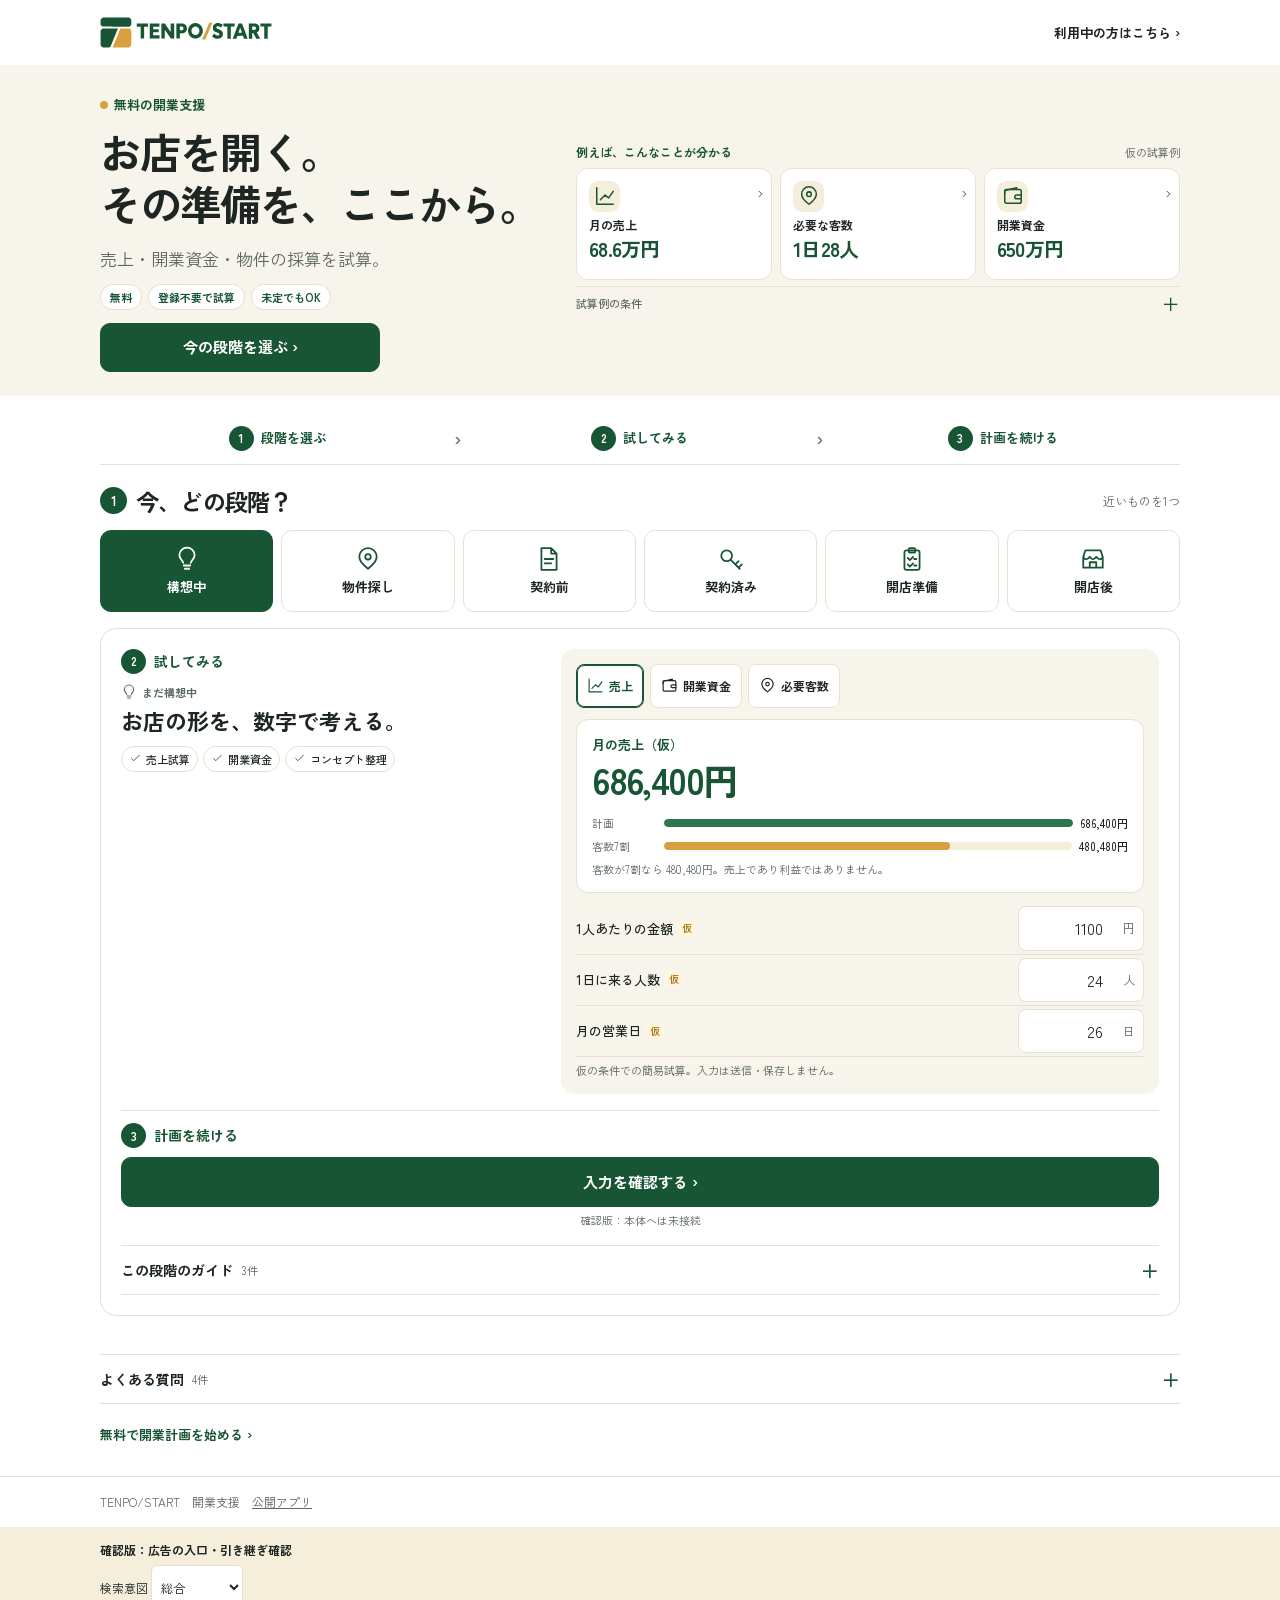
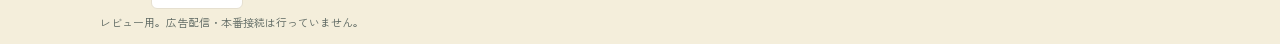
==== commit beaa5268: "Simplify START LP to three visible steps and compact stage cards" ====
--- a/tenpo-start/lp/index.html
+++ b/tenpo-start/lp/index.html
@@ -25,12 +25,17 @@
 #stage-contract:checked~.stages [for="stage-contract"] .icon{color:#fff}
 #stage-prep:checked~.stages [for="stage-prep"] .icon{color:#fff}
 #stage-open:checked~.stages [for="stage-open"] .icon{color:#fff}
+
+/* V7: 3-step journey; content first, less visible text, no new dependencies. */
+.hero-grid{grid-template-columns:minmax(0,.85fr) minmax(0,1.15fr);gap:30px;align-items:center}.hero{padding:26px 0 24px}.hero-note{display:flex;flex-wrap:wrap;gap:6px;margin:10px 0 0;align-items:center}.hero-note span{font-size:11px;color:var(--green);font-weight:700;border:1px solid var(--line);border-radius:20px;padding:3px 9px;background:#fff;white-space:nowrap}.hero-cta{margin-top:13px;min-height:46px;max-width:280px}.proof{gap:6px}.proof-cards{display:grid;grid-template-columns:repeat(3,minmax(0,1fr));gap:8px}.quick{display:flex;flex-direction:column;align-items:flex-start;justify-content:flex-start;padding:12px;gap:5px;min-height:112px;position:relative}.quick .ico{width:31px;height:31px}.quick .qtitle{font-size:12px}.quick .qsub{display:none}.quick strong{font-size:20px;line-height:1.2;white-space:nowrap;letter-spacing:-.04em}.quick .chev{position:absolute;right:8px;top:9px;font-size:17px}.proof-label{font-size:12px}.sample summary{min-height:34px!important}.usage-steps{display:grid;grid-template-columns:repeat(3,minmax(0,1fr));gap:8px;list-style:none;margin:0 0 20px;padding:0;border-bottom:1px solid var(--line);padding-bottom:13px}.usage-steps li{display:flex;align-items:center;justify-content:center;gap:7px;position:relative;color:var(--green);font-size:13px;font-weight:700;white-space:nowrap}.usage-steps li:not(:last-child)::after{content:'›';position:absolute;right:-6px;color:var(--sub);font-size:19px;font-weight:500}.usage-steps b,.step-num{display:inline-grid;place-items:center;background:var(--green);color:#fff;font-size:12px;line-height:1;width:25px;height:25px;flex:none;border-radius:50%;font-weight:700;font-variant-numeric:tabular-nums}.section-top h2{display:flex;align-items:center;gap:9px;font-size:23px}.section-top .step-num{width:27px;height:27px;font-size:13px}.stage{flex-direction:column;justify-content:center;align-items:center;gap:6px;min-height:82px;font-size:13px;text-align:center;padding:9px 5px}.stage .icon{width:26px;height:26px}.stages{gap:8px;margin:13px 0 16px}.step-heading{display:flex;align-items:center;gap:8px;font-size:14px;font-weight:700;color:var(--green);margin-bottom:9px}.stage-id{font-size:11px;gap:5px;margin:0 0 4px;color:var(--sub)}.stage-id .icon{width:16px;height:16px}.intro h3{font-size:22px}.intro .context-desc{display:none}.features{display:flex;flex-wrap:wrap;gap:5px;margin-top:9px}.feat{font-size:11px;border:1px solid var(--line);border-radius:20px;padding:3px 7px;gap:4px;background:#fff;white-space:normal}.feat .icon{width:13px;height:13px}.panel{grid-template-columns:minmax(0,.82fr) minmax(0,1.18fr);grid-template-areas:'intro tools' 'continue continue' 'learn learn';gap:16px 25px;padding:20px}.continue{grid-area:continue;min-width:0}.continue .button{width:100%;margin:0}.continue{border-top:1px solid var(--line);padding-top:12px}.learn{border-top:1px solid var(--line);border-bottom:1px solid var(--line);padding:0}.learn-toggle,.help-details>summary{min-height:48px;display:flex;align-items:center;gap:8px;font-size:14px;font-weight:700;list-style:none;cursor:pointer}.learn-toggle::after,.help-details>summary::after{content:'＋';margin-left:auto;color:var(--green);font-size:18px}.learn[open]>.learn-toggle::after,.help-details[open]>summary::after{content:'−'}.learn-toggle small,.help-details>summary small{color:var(--sub);font-size:11px;font-weight:400}.learn-toggle::-webkit-details-marker,.help-details>summary::-webkit-details-marker{display:none}.learn-body{padding-bottom:5px}.learn-body .guide summary{font-size:13px}.help-section{padding-top:0;padding-bottom:20px}.help-details{border-bottom:1px solid var(--line);border-top:1px solid var(--line)}.help-details .faq{margin-top:0}.app-link{display:inline-flex;min-height:44px;align-items:center;color:var(--green);font-weight:700;font-size:13px;text-decoration:none;margin-top:8px}.fallback-note{margin:0 0 10px}.tool-note{margin:5px 0 0}.handoff-note{margin:5px 0 0;text-align:center}.result-note{font-size:11px}.sample p{font-size:11px!important}
+@media(max-width:720px){.head{min-height:52px}.hero{padding:15px 0 10px}.hero-grid{grid-template-columns:1fr;gap:12px}.hero h1{font-size:clamp(29px,7.6vw,36px);line-height:1.24}.desc{margin-top:8px;font-size:14px}.hero-note{margin-top:8px;justify-content:flex-start;gap:4px}.hero-note span{padding:2px 7px;font-size:10.5px}.hero-cta{margin-top:10px;min-height:44px;max-width:none;font-size:14px}.proof-cards{gap:5px}.proof-label{font-size:11px}.proof-label small{font-size:10px}.quick{padding:8px 6px;min-height:86px;gap:4px;align-items:center;text-align:center}.quick .ico{width:26px;height:26px}.quick .qtitle{font-size:11px}.quick strong{font-size:16px;line-height:1.15}.quick .chev{font-size:14px;right:5px;top:5px}.sample summary{min-height:29px!important;font-size:10.5px!important}.sample p{line-height:1.6}.section{padding:16px 0 24px}.usage-steps{gap:5px;padding-bottom:9px;margin-bottom:14px}.usage-steps li{font-size:11px;gap:4px}.usage-steps b{width:22px;height:22px;font-size:11px}.section-top h2{font-size:21px;gap:6px}.section-top .step-num{width:24px;height:24px;font-size:12px}.stages{grid-template-columns:repeat(3,minmax(0,1fr));gap:6px;margin:10px 0 15px}.stage{min-height:65px;padding:7px 4px;font-size:12px;gap:3px}.stage .icon{width:22px;height:22px}.panel{grid-template-columns:minmax(0,1fr);grid-template-areas:'intro' 'tools' 'continue' 'learn';gap:12px;padding:12px}.step-heading{margin-bottom:6px;font-size:13px}.step-heading .step-num{width:23px;height:23px}.stage-id{font-size:11px}.intro h3{font-size:18px}.features{gap:4px;margin-top:7px}.feat{font-size:10px;padding:2px 6px}.tool{padding:10px}.tooltabs{margin-bottom:8px;gap:4px}.tooltab{font-size:11px;min-height:44px}.continue .button{min-height:46px}.learn-toggle,.help-details>summary{min-height:44px;font-size:13px}.help-section{padding-top:0}.app-link{font-size:12px}}
+@media(max-width:350px){.quick strong{font-size:14px}.quick .qtitle{font-size:10px}.usage-steps li{font-size:10px;gap:3px}.usage-steps b{width:20px;height:20px}.stage{font-size:11px}.section-top h2{font-size:19px}.hero-note span{font-size:10px;padding-inline:5px}.feat{font-size:10px}}
 </style></head><body>
 <header class="wrap head"><a class="brand" href="#top" aria-label="TENPO/START"><img src="data:image/svg+xml,%3Csvg xmlns=%22http://www.w3.org/2000/svg%22 viewBox=%226 6 1404 252%22%3E%3Cpath fill=%22%23185534%22 fill-rule=%22evenodd%22 d=%22M28.99 253.07C22.12 250.98 15.96 245.76 12.36 239C10.61 235.7 10.5 232.1 10.5 175.42L10.5 115.34 13.52 110.47C15.71 106.91 17.99 104.83 21.88 102.79L27.23 100 89.57 100L151.91 100 150.57 103.75C149.08 107.91 107.07 210.28 96.5 235.5C92.82 244.3 89.57 252.06 89.29 252.75C88.9 253.71 82.19 253.98 60.14 253.91C44.39 253.87 30.37 253.48 28.99 253.07ZM954 182.51C950.42 181.79 945.02 180.09 942 178.73C935.6 175.84 922.14 166.53 921.34 164.43C921.02 163.61 924.29 158.12 929.05 151.49L937.31 139.98 943.58 146C947.03 149.31 952.25 153.14 955.18 154.5C968.41 160.66 982.55 155.07 980.56 144.45C979.6 139.33 974.67 135.82 962.55 131.63C947.36 126.39 941.03 122.94 935.7 117.01C928.96 109.51 926.71 102.75 927.22 91.5C927.69 81.12 929.77 75.48 935.44 69.2C949.73 53.38 977.23 50.71 998.5 63.07C1001.25 64.67 1004.49 66.77 1005.71 67.74L1007.92 69.5 1001.34 80.78L994.76 92.05 991.63 89.67C977.79 79.12 960.36 78.1 956.39 87.61C953.07 95.56 956.59 99.18 973.81 105.51C980.79 108.07 988.68 111.35 991.34 112.79C998.02 116.41 1003.83 122.47 1006.89 129C1010.45 136.61 1010.57 150.65 1007.15 159.25C999.69 177.98 978.24 187.37 954 182.51ZM1045.76 133.75L1045.5 84.5 1029.75 84.22L1014 83.95 1014 70.97L1014 58 1059.5 58L1105 58 1105 70.97L1105 83.95 1089.46 84.22L1073.92 84.5 1073.98 133.75L1074.04 183 1060.03 183L1046.02 183 1045.76 133.75ZM1090 182.15C1090 181.29 1103.25 145.97 1126.25 85.5L1136.52 58.5 1151.01 58.24L1165.5 57.98 1177.42 89.74C1183.98 107.21 1194 134.32 1199.69 150C1205.37 165.68 1210.46 179.52 1211 180.78L1211.98 183.05 1196.84 182.78L1181.7 182.5 1177.6 170.74L1173.5 158.98 1150.5 159.24L1127.5 159.5 1123.34 171L1119.19 182.5 1104.59 182.78C1096.35 182.93 1090 182.66 1090 182.15ZM1164.74 132.75C1164.47 132.06 1161.46 123.4 1158.05 113.5C1154.63 103.6 1151.51 95.17 1151.13 94.76C1150.74 94.35 1148.76 98.63 1146.74 104.26C1144.72 109.89 1141.5 118.89 1139.58 124.25L1136.09 134 1150.65 134C1161.89 134 1165.1 133.71 1164.74 132.75ZM1221 120.43L1221 57.86 1248.25 58.24C1278.91 58.67 1281.46 59.12 1291.69 65.95C1302.79 73.36 1307.53 83.02 1307.44 98C1307.39 106.06 1306.98 108.37 1304.75 113.24C1301.63 120.05 1293.83 128.21 1288.65 130.08C1286.17 130.98 1285.13 131.89 1285.49 132.83C1285.78 133.6 1292.43 144.86 1300.26 157.85C1308.09 170.84 1314.65 181.81 1314.83 182.23C1315.02 182.65 1307.97 183 1299.18 183L1283.2 183 1269.85 159.54L1256.5 136.07 1252.75 136.04L1249 136 1249 159.5L1249 183 1235 183L1221 183 1221 120.43ZM1271.36 110.62C1278.92 107.46 1281.74 99.04 1277.84 91.29C1274.44 84.54 1270.9 83 1258.77 83L1249 83 1249 97.5L1249 112 1258.53 112C1264.37 112 1269.34 111.47 1271.36 110.62ZM1347 133.5L1347 84 1331.12 84L1315.24 84 1315.21 78.25C1315.19 75.09 1315.4 69.24 1315.67 65.25L1316.17 58 1361.09 58L1406 58 1406 70.97L1406 83.95 1390.75 84.22L1375.5 84.5 1375.24 133.75L1374.98 183 1360.99 183L1347 183 1347 133.5ZM776.5 181.37C750.17 177.31 730.05 157.32 725.32 130.5C720.96 105.81 731.75 79.26 751.68 65.65C775.67 49.26 806.33 52.21 827.11 72.92C836.27 82.05 841.93 92.75 844.57 105.95C848.42 125.17 842.66 146.88 829.86 161.42C823.46 168.69 812.85 175.65 803.78 178.51C796.06 180.95 782.81 182.34 776.5 181.37ZM797.18 150.24C814.45 142.6 822.2 120.81 814.14 102.57C813.05 100.12 810.07 96.02 807.53 93.47C795.31 81.25 776.45 80.95 763.81 92.77C756.76 99.37 753.69 106.35 753.2 116.92C752.88 123.93 753.2 126.54 754.96 131.2C757.32 137.48 764.47 146.15 769.38 148.71C778.39 153.41 788.74 153.98 797.18 150.24ZM338 132.53L338 85.05 322.25 84.78L306.5 84.5 306.22 71.25L305.94 58 351.97 58L398 58 398 71.5L398 85 382 85L366 85 366 132.5L366 180 352 180L338 180 338 132.53ZM412 119L412 58 451.5 58L491 58 491 71.5L491 85 465.47 85L439.93 85 440.22 95.25L440.5 105.5 462.63 106L484.77 106.5 484.61 118L484.45 129.5 462.22 129.77L440 130.04 440 142.02L440 154 466 154L492 154 492 167L492 180 452 180L412 180 412 119ZM507 119L507 58 520.75 58.04L534.5 58.09 558.5 92.93L582.5 127.78 582.76 92.86L583.03 57.95 597.26 58.22L611.5 58.5 611.76 119.25L612.02 180 598.18 180L584.34 180 581.34 175.75C556.57 140.69 536.59 112.87 535.89 112.43C535.38 112.12 535 126.41 535 145.94L535 180 521 180L507 180 507 119ZM629.18 130.75C629 103.66 629.17 76.21 629.54 69.75L630.22 58 653.97 58C680.41 58 685.73 58.66 694.64 63.01C702.81 67.01 708.51 72.75 712.35 80.84C715.29 87.06 715.5 88.23 715.5 98.5C715.49 108.75 715.28 109.95 712.34 116.18C708.32 124.69 701.74 131.28 693.2 135.33C686.81 138.35 685.84 138.52 672.25 138.84L658 139.19 658 159.59L658 180 643.75 180L629.5 180 629.18 130.75ZM680.01 111.75C685.48 108.03 687.43 104.6 687.42 98.72C687.42 87.57 681.49 83 667.04 83L658 83 658 98.5L658 114 667.35 114C675.4 114 677.16 113.69 680.01 111.75ZM28.33 84.05C22.38 82.61 16.17 78.15 13.28 73.22C10.57 68.61 10.49 68.07 10.17 50.75C9.9 36.54 10.15 32.05 11.43 28.22C13.64 21.54 18.06 16.61 24.77 13.31L30.5 10.5 132.98 10.23C204.17 10.04 237.07 10.29 240.72 11.05C248.19 12.6 254.69 17.35 258.42 24C261.44 29.4 261.51 29.79 261.86 45.47C262.08 55.25 261.77 63.44 261.07 66.59C259.7 72.72 254.68 79.06 248.64 82.28L244.5 84.5 138 84.66C79.42 84.75 30.07 84.48 28.33 84.05Z%22/%3E%3Cpath fill=%22%23d9a040%22 fill-rule=%22evenodd%22 d=%22M109 253.06C109 252.51 109.66 250.59 110.47 248.78C111.28 246.98 122.78 219.18 136.03 187C149.28 154.82 162.57 122.58 165.56 115.33C168.55 108.09 171 101.68 171 101.08C171 100.32 182.01 100.01 207.75 100.02C241.29 100.04 244.85 100.2 248.56 101.89C253.55 104.15 259.29 110.68 260.84 115.86C261.66 118.6 262 136.11 262 175.69C262 237.18 262.03 236.87 255.9 244.31C254.22 246.34 250.75 249.24 248.18 250.75L243.5 253.5 176.25 253.78C132.21 253.96 109 253.71 109 253.06ZM840 188.58C840 188.31 843.21 180.54 847.12 171.3C864.01 131.48 892.46 64 894.8 58.25L897.34 52 910.67 52C918 52 924 52.29 924 52.65C924 53 912.34 80.56 898.09 113.9C883.84 147.23 870.86 177.65 869.25 181.5L866.32 188.5 853.16 188.78C845.92 188.93 840 188.84 840 188.58Z%22/%3E%3C/svg%3E" alt="TENPO/START テンポスタート"></a><a class="login" href="https://start.tenpo-os.com/">利用中の方はこちら ›</a></header>
-<main id="top"><section class="hero"><div class="wrap hero-grid"><div><span class="kicker" id="kicker">無料の開業支援</span><h1 id="headline">自分のお店、<br>開けそうか考えてみよう。</h1><p class="desc" id="desc">売上・開業資金・物件の採算を、自分の条件で試算。開店までの準備も一つに。</p><a class="button hero-cta" id="hero-cta" href="#stage-section">無料で試算する ›</a><p class="tiny hero-note">登録不要で試算 ・ まだ未定でも大丈夫</p></div><div class="proof"><div class="proof-label">こんなことが分かります <small>仮の例・押して試算</small></div><a class="quick" href="#stage-section" data-quick="sales"><span class="ico"><span class="icon" aria-hidden="true"><svg xmlns="http://www.w3.org/2000/svg" viewBox="0 0 24 24" fill="none" stroke="currentColor" stroke-width="1.65" stroke-linecap="round" stroke-linejoin="round"><path d="M3 3v18h18M7 16l5-5 4 3 5-7"/></svg></span></span><span class="qtitle">月にいくら売れそう？<small class="qsub">客単価 × 人数 × 営業日</small></span><strong>68.6万円</strong><span class="chev">›</span></a><a class="quick" href="#stage-section" data-quick="property"><span class="ico"><span class="icon" aria-hidden="true"><svg xmlns="http://www.w3.org/2000/svg" viewBox="0 0 24 24" fill="none" stroke="currentColor" stroke-width="1.65" stroke-linecap="round" stroke-linejoin="round"><path d="M20 10c0 5-8 11-8 11S4 15 4 10a8 8 0 1 1 16 0Z"/><circle cx="12" cy="10" r="2.5"/></svg></span></span><span class="qtitle">この家賃で続けるには？<small class="qsub">家賃18万円の仮の例</small></span><strong>1日28人</strong><span class="chev">›</span></a><a class="quick" href="#stage-section" data-quick="capital"><span class="ico"><span class="icon" aria-hidden="true"><svg xmlns="http://www.w3.org/2000/svg" viewBox="0 0 24 24" fill="none" stroke="currentColor" stroke-width="1.65" stroke-linecap="round" stroke-linejoin="round"><rect x="3" y="5" width="18" height="15" rx="2"/><path d="M3 9V6l13-3v2m5 6h-5a2 2 0 0 0 0 4h5"/></svg></span></span><span class="qtitle">開業にいくら必要？<small class="qsub">開ける費用と続ける費用</small></span><strong>650万円</strong><span class="chev">›</span></a><details class="guide sample"><summary class="tiny" style="min-height:44px;font-size:11px;font-weight:500">試算例の条件</summary><p class="tiny">客単価1,100円・24人/日・月26日。必要客数は変動費率30%、家賃18万円、固定費22万円、目標手残り15万円。開業資金は開店前500万円・続けるため150万円。仮の例で、結果を保証しません。</p></details></div></div></section>
-<section id="stage-section" class="section"><div class="wrap"><div class="section-top"><h2>今、どの段階ですか？</h2><small>選ぶと内容が変わります</small></div><fieldset class="stage-choice"><legend class="sr">開業の段階</legend><input class="stage-radio" type="radio" name="opening-stage" id="stage-idea" value="idea" checked><input class="stage-radio" type="radio" name="opening-stage" id="stage-search" value="search"><input class="stage-radio" type="radio" name="opening-stage" id="stage-apply" value="apply"><input class="stage-radio" type="radio" name="opening-stage" id="stage-contract" value="contract"><input class="stage-radio" type="radio" name="opening-stage" id="stage-prep" value="prep"><input class="stage-radio" type="radio" name="opening-stage" id="stage-open" value="open"><div class="stages" id="stages"><label class="stage" for="stage-idea" data-stage="idea"><span class="icon" aria-hidden="true"><svg xmlns="http://www.w3.org/2000/svg" viewBox="0 0 24 24" fill="none" stroke="currentColor" stroke-width="1.65" stroke-linecap="round" stroke-linejoin="round"><path d="M9 18h6m-5 3h4M8.5 15.5c0-2-3.5-3.2-3.5-7a7 7 0 1 1 14 0c0 3.8-3.5 5-3.5 7"/></svg></span><span>まだ構想中</span></label><label class="stage" for="stage-search" data-stage="search"><span class="icon" aria-hidden="true"><svg xmlns="http://www.w3.org/2000/svg" viewBox="0 0 24 24" fill="none" stroke="currentColor" stroke-width="1.65" stroke-linecap="round" stroke-linejoin="round"><path d="M20 10c0 5-8 11-8 11S4 15 4 10a8 8 0 1 1 16 0Z"/><circle cx="12" cy="10" r="2.5"/></svg></span><span>物件を探している</span></label><label class="stage" for="stage-apply" data-stage="apply"><span class="icon" aria-hidden="true"><svg xmlns="http://www.w3.org/2000/svg" viewBox="0 0 24 24" fill="none" stroke="currentColor" stroke-width="1.65" stroke-linecap="round" stroke-linejoin="round"><path d="M14 2H5v20h14V7Zm0 0v5h5M8 12h8M8 16h6"/></svg></span><span>物件が決まりそう</span></label><label class="stage" for="stage-contract" data-stage="contract"><span class="icon" aria-hidden="true"><svg xmlns="http://www.w3.org/2000/svg" viewBox="0 0 24 24" fill="none" stroke="currentColor" stroke-width="1.65" stroke-linecap="round" stroke-linejoin="round"><circle cx="8" cy="9" r="5"/><path d="m12 13 8 8m-4-4 3-3m0 6 3-3"/></svg></span><span>物件が決まった</span></label><label class="stage" for="stage-prep" data-stage="prep"><span class="icon" aria-hidden="true"><svg xmlns="http://www.w3.org/2000/svg" viewBox="0 0 24 24" fill="none" stroke="currentColor" stroke-width="1.65" stroke-linecap="round" stroke-linejoin="round"><rect x="5" y="4" width="14" height="18" rx="2"/><rect x="9" y="2" width="6" height="4" rx="1"/><path d="m8 11 2 2 3-3m1 2h2m-8 5 2 2 3-3m1 2h2"/></svg></span><span>開店の準備中</span></label><label class="stage" for="stage-open" data-stage="open"><span class="icon" aria-hidden="true"><svg xmlns="http://www.w3.org/2000/svg" viewBox="0 0 24 24" fill="none" stroke="currentColor" stroke-width="1.65" stroke-linecap="round" stroke-linejoin="round"><path d="M3 10l2-6h14l2 6M3 10v10h18V10M3 10c1 3 4 3 6 0 2 3 4 3 6 0 2 3 5 3 6 0M9 20v-5h6v5"/></svg></span><span>開店した</span></label></div><div class="fallback-content"><p class="tiny" style="margin:0 0 9px">開業段階の切り替えはそのまま使えます。数字を動かす試算は、通常のブラウザで開いてください。</p><article class="panel fallback-panel" id="fallback-idea"><div class="intro"><div class="stage-id"><span class="icon" aria-hidden="true"><svg xmlns="http://www.w3.org/2000/svg" viewBox="0 0 24 24" fill="none" stroke="currentColor" stroke-width="1.65" stroke-linecap="round" stroke-linejoin="round"><path d="M9 18h6m-5 3h4M8.5 15.5c0-2-3.5-3.2-3.5-7a7 7 0 1 1 14 0c0 3.8-3.5 5-3.5 7"/></svg></span><span>まだ構想中</span></div><h3>お店の形を、数字で考える。</h3><p>席数や物件が決まっていなくても始められます。</p><div class="features"><span class="feat"><span class="icon" aria-hidden="true"><svg xmlns="http://www.w3.org/2000/svg" viewBox="0 0 24 24" fill="none" stroke="currentColor" stroke-width="1.65" stroke-linecap="round" stroke-linejoin="round"><path d="m5 12 4 4L19 6"/></svg></span><span>売上試算</span></span><span class="feat"><span class="icon" aria-hidden="true"><svg xmlns="http://www.w3.org/2000/svg" viewBox="0 0 24 24" fill="none" stroke="currentColor" stroke-width="1.65" stroke-linecap="round" stroke-linejoin="round"><path d="m5 12 4 4L19 6"/></svg></span><span>開業資金</span></span><span class="feat"><span class="icon" aria-hidden="true"><svg xmlns="http://www.w3.org/2000/svg" viewBox="0 0 24 24" fill="none" stroke="currentColor" stroke-width="1.65" stroke-linecap="round" stroke-linejoin="round"><path d="m5 12 4 4L19 6"/></svg></span><span>コンセプト整理</span></span></div></div><div class="tool"><div class="result"><div class="result-label">月の売上（仮の例）</div><strong>686,400円</strong><p class="result-note">1,100円 × 24人 × 26日</p></div><p class="tiny">ここでは表示例です。数字の変更は通常のブラウザで開くか、アプリ本体で試せます。</p><a class="button" href="https://start.tenpo-os.com/">アプリで自分の条件を試す ›</a></div><div class="learn"><div class="learn-head"><span class="icon" aria-hidden="true"><svg xmlns="http://www.w3.org/2000/svg" viewBox="0 0 24 24" fill="none" stroke="currentColor" stroke-width="1.65" stroke-linecap="round" stroke-linejoin="round"><path d="M12 5v16M3 3h4c3 0 5 2 5 2s2-2 5-2h4v16h-4c-3 0-5 2-5 2s-2-2-5-2H3z"/></svg></span> 今、知っておきたいこと</div><details class="guide"><summary>何から始めればいい？</summary><p>誰に来てほしいか、何を提供するか、自分が働く時間を考えます。分からないことは未定で大丈夫です。</p></details><details class="guide"><summary>自己資金で足りる？</summary><p>開けるためのお金と、続けるためのお金を分けて考えます。見積もりが出たら仮の数字を直しましょう。</p></details><details class="guide"><summary>小さな店から始めるには？</summary><p>席数を決める前に、1日に何人来てほしいか、どのくらいの時間を働くかを考えます。</p></details></div></article><article class="panel fallback-panel" id="fallback-search"><div class="intro"><div class="stage-id"><span class="icon" aria-hidden="true"><svg xmlns="http://www.w3.org/2000/svg" viewBox="0 0 24 24" fill="none" stroke="currentColor" stroke-width="1.65" stroke-linecap="round" stroke-linejoin="round"><path d="M20 10c0 5-8 11-8 11S4 15 4 10a8 8 0 1 1 16 0Z"/><circle cx="12" cy="10" r="2.5"/></svg></span><span>物件を探している</span></div><h3>この家賃で、お店を続けられる？</h3><p>気になる物件で必要な客数を考えます。</p><div class="features"><span class="feat"><span class="icon" aria-hidden="true"><svg xmlns="http://www.w3.org/2000/svg" viewBox="0 0 24 24" fill="none" stroke="currentColor" stroke-width="1.65" stroke-linecap="round" stroke-linejoin="round"><path d="m5 12 4 4L19 6"/></svg></span><span>必要客数</span></span><span class="feat"><span class="icon" aria-hidden="true"><svg xmlns="http://www.w3.org/2000/svg" viewBox="0 0 24 24" fill="none" stroke="currentColor" stroke-width="1.65" stroke-linecap="round" stroke-linejoin="round"><path d="m5 12 4 4L19 6"/></svg></span><span>物件比較</span></span><span class="feat"><span class="icon" aria-hidden="true"><svg xmlns="http://www.w3.org/2000/svg" viewBox="0 0 24 24" fill="none" stroke="currentColor" stroke-width="1.65" stroke-linecap="round" stroke-linejoin="round"><path d="m5 12 4 4L19 6"/></svg></span><span>資料読取（登録後）</span></span></div></div><div class="tool"><div class="result"><div class="result-label">1日に必要な客数（仮の例）</div><strong>28人</strong><p class="result-note">家賃18万円・客単価1,100円・月26日など</p></div><p class="tiny">ここでは表示例です。数字の変更は通常のブラウザで開くか、アプリ本体で試せます。</p><a class="button" href="https://start.tenpo-os.com/">アプリで自分の条件を試す ›</a></div><div class="learn"><div class="learn-head"><span class="icon" aria-hidden="true"><svg xmlns="http://www.w3.org/2000/svg" viewBox="0 0 24 24" fill="none" stroke="currentColor" stroke-width="1.65" stroke-linecap="round" stroke-linejoin="round"><path d="M12 5v16M3 3h4c3 0 5 2 5 2s2-2 5-2h4v16h-4c-3 0-5 2-5 2s-2-2-5-2H3z"/></svg></span> 今、知っておきたいこと</div><details class="guide"><summary>物件を見るときのポイント</summary><p>家賃だけでなく、客席に使える面積、業態の制限、営業時間を確かめます。</p></details><details class="guide"><summary>候補が複数あるときは？</summary><p>本体アプリでは物件ごとに試算し、必要客数や条件を比較できます。</p></details><details class="guide"><summary>物件の資料を読み取れる？</summary><p>写真・PDFのAI読み取りは無料登録後（1日10回まで）。手入力の試算は登録不要です。</p></details></div></article><article class="panel fallback-panel" id="fallback-apply"><div class="intro"><div class="stage-id"><span class="icon" aria-hidden="true"><svg xmlns="http://www.w3.org/2000/svg" viewBox="0 0 24 24" fill="none" stroke="currentColor" stroke-width="1.65" stroke-linecap="round" stroke-linejoin="round"><path d="M14 2H5v20h14V7Zm0 0v5h5M8 12h8M8 16h6"/></svg></span><span>物件が決まりそう</span></div><h3>契約する前に、確かめる。</h3><p>家賃・必要客数と、契約の条件を整理します。</p><div class="features"><span class="feat"><span class="icon" aria-hidden="true"><svg xmlns="http://www.w3.org/2000/svg" viewBox="0 0 24 24" fill="none" stroke="currentColor" stroke-width="1.65" stroke-linecap="round" stroke-linejoin="round"><path d="m5 12 4 4L19 6"/></svg></span><span>採算判断</span></span><span class="feat"><span class="icon" aria-hidden="true"><svg xmlns="http://www.w3.org/2000/svg" viewBox="0 0 24 24" fill="none" stroke="currentColor" stroke-width="1.65" stroke-linecap="round" stroke-linejoin="round"><path d="m5 12 4 4L19 6"/></svg></span><span>契約前チェック</span></span><span class="feat"><span class="icon" aria-hidden="true"><svg xmlns="http://www.w3.org/2000/svg" viewBox="0 0 24 24" fill="none" stroke="currentColor" stroke-width="1.65" stroke-linecap="round" stroke-linejoin="round"><path d="m5 12 4 4L19 6"/></svg></span><span>仲介会社への確認</span></span></div></div><div class="tool"><div class="result"><div class="result-label">1日に必要な客数（仮の例）</div><strong>28人</strong><p class="result-note">家賃18万円・客単価1,100円・月26日など</p></div><p class="tiny">ここでは表示例です。数字の変更は通常のブラウザで開くか、アプリ本体で試せます。</p><a class="button" href="https://start.tenpo-os.com/">アプリで自分の条件を試す ›</a></div><div class="learn"><div class="learn-head"><span class="icon" aria-hidden="true"><svg xmlns="http://www.w3.org/2000/svg" viewBox="0 0 24 24" fill="none" stroke="currentColor" stroke-width="1.65" stroke-linecap="round" stroke-linejoin="round"><path d="M12 5v16M3 3h4c3 0 5 2 5 2s2-2 5-2h4v16h-4c-3 0-5 2-5 2s-2-2-5-2H3z"/></svg></span> 今、知っておきたいこと</div><details class="guide"><summary>契約前に何を確認する？</summary><p>用途、営業時間、看板、家賃開始日、保証金、原状回復、解約、契約の種類など。</p></details><details class="guide"><summary>採算が合わない時は？</summary><p>単価、客数、営業時間を変え、現地で実現できる条件かを確かめます。</p></details><details class="guide"><summary>工事の見積もりはいつ？</summary><p>候補の物件が決まったら、工事の範囲や設備を実際の業者に確かめます。</p></details></div></article><article class="panel fallback-panel" id="fallback-contract"><div class="intro"><div class="stage-id"><span class="icon" aria-hidden="true"><svg xmlns="http://www.w3.org/2000/svg" viewBox="0 0 24 24" fill="none" stroke="currentColor" stroke-width="1.65" stroke-linecap="round" stroke-linejoin="round"><circle cx="8" cy="9" r="5"/><path d="m12 13 8 8m-4-4 3-3m0 6 3-3"/></svg></span><span>物件が決まった</span></div><h3>開けるまでに、いくら要る？</h3><p>工事・設備と、開業後に残すお金を整理します。</p><div class="features"><span class="feat"><span class="icon" aria-hidden="true"><svg xmlns="http://www.w3.org/2000/svg" viewBox="0 0 24 24" fill="none" stroke="currentColor" stroke-width="1.65" stroke-linecap="round" stroke-linejoin="round"><path d="m5 12 4 4L19 6"/></svg></span><span>開業資金</span></span><span class="feat"><span class="icon" aria-hidden="true"><svg xmlns="http://www.w3.org/2000/svg" viewBox="0 0 24 24" fill="none" stroke="currentColor" stroke-width="1.65" stroke-linecap="round" stroke-linejoin="round"><path d="m5 12 4 4L19 6"/></svg></span><span>見積もり比較</span></span><span class="feat"><span class="icon" aria-hidden="true"><svg xmlns="http://www.w3.org/2000/svg" viewBox="0 0 24 24" fill="none" stroke="currentColor" stroke-width="1.65" stroke-linecap="round" stroke-linejoin="round"><path d="m5 12 4 4L19 6"/></svg></span><span>月ごとの支払い</span></span></div></div><div class="tool"><div class="result"><div class="result-label">開業・運転資金の合計（仮の例）</div><strong>650万円</strong><p class="result-note">開店前500万円 ＋ 続けるため150万円</p></div><p class="tiny">ここでは表示例です。数字の変更は通常のブラウザで開くか、アプリ本体で試せます。</p><a class="button" href="https://start.tenpo-os.com/">アプリで自分の条件を試す ›</a></div><div class="learn"><div class="learn-head"><span class="icon" aria-hidden="true"><svg xmlns="http://www.w3.org/2000/svg" viewBox="0 0 24 24" fill="none" stroke="currentColor" stroke-width="1.65" stroke-linecap="round" stroke-linejoin="round"><path d="M12 5v16M3 3h4c3 0 5 2 5 2s2-2 5-2h4v16h-4c-3 0-5 2-5 2s-2-2-5-2H3z"/></svg></span> 今、知っておきたいこと</div><details class="guide"><summary>必要なお金の分け方</summary><p>物件・工事・機器・開店前準備と、続けるための資金を分けます。</p></details><details class="guide"><summary>工事の前に確かめること</summary><p>業態・地域に応じて保健所や消防署などの窓口に事前相談します。</p></details><details class="guide"><summary>お金が足りない場合は？</summary><p>内訳を確認し、見積もり・計画・資金の用意について見直します。</p></details></div></article><article class="panel fallback-panel" id="fallback-prep"><div class="intro"><div class="stage-id"><span class="icon" aria-hidden="true"><svg xmlns="http://www.w3.org/2000/svg" viewBox="0 0 24 24" fill="none" stroke="currentColor" stroke-width="1.65" stroke-linecap="round" stroke-linejoin="round"><rect x="5" y="4" width="14" height="18" rx="2"/><rect x="9" y="2" width="6" height="4" rx="1"/><path d="m8 11 2 2 3-3m1 2h2m-8 5 2 2 3-3m1 2h2"/></svg></span><span>開店の準備中</span></div><h3>開店まで、次に何をする？</h3><p>手続きや設備、メニュー、スタッフの準備を整理。</p><div class="features"><span class="feat"><span class="icon" aria-hidden="true"><svg xmlns="http://www.w3.org/2000/svg" viewBox="0 0 24 24" fill="none" stroke="currentColor" stroke-width="1.65" stroke-linecap="round" stroke-linejoin="round"><path d="m5 12 4 4L19 6"/></svg></span><span>やること・期限</span></span><span class="feat"><span class="icon" aria-hidden="true"><svg xmlns="http://www.w3.org/2000/svg" viewBox="0 0 24 24" fill="none" stroke="currentColor" stroke-width="1.65" stroke-linecap="round" stroke-linejoin="round"><path d="m5 12 4 4L19 6"/></svg></span><span>メニューと原価</span></span><span class="feat"><span class="icon" aria-hidden="true"><svg xmlns="http://www.w3.org/2000/svg" viewBox="0 0 24 24" fill="none" stroke="currentColor" stroke-width="1.65" stroke-linecap="round" stroke-linejoin="round"><path d="m5 12 4 4L19 6"/></svg></span><span>相談</span></span></div></div><div class="tool"><div class="result"><div class="result-label">確認すること（例）</div></div><label class="checkrow"><input type="checkbox"><span>必要な許可・届出を確認</span></label><label class="checkrow"><input type="checkbox"><span>設備・工事・支払いを整理</span></label><label class="checkrow"><input type="checkbox"><span>メニュー・価格・仕入れを確認</span></label><label class="checkrow"><input type="checkbox"><span>スタッフ・営業の流れを決める</span></label><label class="checkrow"><input type="checkbox"><span>告知・プレオープンを準備</span></label><p class="tiny tool-note">このチェックは保存しません。</p><a class="button" href="https://start.tenpo-os.com/">アプリで自分の条件を試す ›</a></div><div class="learn"><div class="learn-head"><span class="icon" aria-hidden="true"><svg xmlns="http://www.w3.org/2000/svg" viewBox="0 0 24 24" fill="none" stroke="currentColor" stroke-width="1.65" stroke-linecap="round" stroke-linejoin="round"><path d="M12 5v16M3 3h4c3 0 5 2 5 2s2-2 5-2h4v16h-4c-3 0-5 2-5 2s-2-2-5-2H3z"/></svg></span> 今、知っておきたいこと</div><details class="guide"><summary>何を先に進める？</summary><p>工事、許認可、設備など、後の準備に影響するものを先に確認します。</p></details><details class="guide"><summary>誰かに相談したい時は？</summary><p>無料登録後、ここまでの内容を添えてLINEで事務局に相談できます。</p></details><details class="guide"><summary>開店前に営業を試したい</summary><p>予定する流れを試し、必要な人員や時間、価格・原価を見直します。</p></details></div></article><article class="panel fallback-panel" id="fallback-open"><div class="intro"><div class="stage-id"><span class="icon" aria-hidden="true"><svg xmlns="http://www.w3.org/2000/svg" viewBox="0 0 24 24" fill="none" stroke="currentColor" stroke-width="1.65" stroke-linecap="round" stroke-linejoin="round"><path d="M3 10l2-6h14l2 6M3 10v10h18V10M3 10c1 3 4 3 6 0 2 3 4 3 6 0 2 3 5 3 6 0M9 20v-5h6v5"/></svg></span><span>開店した</span></div><h3>実際の数字を、次の判断に。</h3><p>計画と実績の差から、見直す場所を考えます。</p><div class="features"><span class="feat"><span class="icon" aria-hidden="true"><svg xmlns="http://www.w3.org/2000/svg" viewBox="0 0 24 24" fill="none" stroke="currentColor" stroke-width="1.65" stroke-linecap="round" stroke-linejoin="round"><path d="m5 12 4 4L19 6"/></svg></span><span>売上の振り返り</span></span><span class="feat"><span class="icon" aria-hidden="true"><svg xmlns="http://www.w3.org/2000/svg" viewBox="0 0 24 24" fill="none" stroke="currentColor" stroke-width="1.65" stroke-linecap="round" stroke-linejoin="round"><path d="m5 12 4 4L19 6"/></svg></span><span>原価の見直し</span></span><span class="feat"><span class="icon" aria-hidden="true"><svg xmlns="http://www.w3.org/2000/svg" viewBox="0 0 24 24" fill="none" stroke="currentColor" stroke-width="1.65" stroke-linecap="round" stroke-linejoin="round"><path d="m5 12 4 4L19 6"/></svg></span><span>開店後の運営</span></span></div></div><div class="tool"><div class="result"><div class="result-label">計画と実際の月売上の差（例）</div><strong>−15万円</strong><p class="result-note">計画70万円・実際55万円</p></div><p class="tiny">ここでは表示例です。数字の変更は通常のブラウザで開くか、アプリ本体で試せます。</p><a class="button" href="https://start.tenpo-os.com/">アプリで自分の条件を試す ›</a></div><div class="learn"><div class="learn-head"><span class="icon" aria-hidden="true"><svg xmlns="http://www.w3.org/2000/svg" viewBox="0 0 24 24" fill="none" stroke="currentColor" stroke-width="1.65" stroke-linecap="round" stroke-linejoin="round"><path d="M12 5v16M3 3h4c3 0 5 2 5 2s2-2 5-2h4v16h-4c-3 0-5 2-5 2s-2-2-5-2H3z"/></svg></span> 今、知っておきたいこと</div><details class="guide"><summary>最初の1か月で何を見る？</summary><p>客数・客単価・営業日数・原価率のどこが計画と違ったかを確かめます。</p></details><details class="guide"><summary>次の出店を考えるには？</summary><p>実際に得られた客数・単価・原価を、次の計画の判断材料として残します。</p></details><details class="guide"><summary>開店後の店舗管理は？</summary><p>日々の店舗運営はTENPO/OSでも案内しています。</p></details></div></article></div><div class="sr" id="announce" aria-live="polite"></div><article class="panel" id="panel" hidden><div class="intro"><div class="stage-id" id="step"></div><h3 id="title"></h3><p id="explain"></p><div class="features" id="features"></div></div><div class="tool"><div class="tooltabs" id="tooltabs" aria-label="試したいこと"></div><div id="calc-area"><div class="result" aria-live="polite"><div class="result-label" id="result-label"></div><strong id="result"></strong><div class="visual" id="visual"></div><p class="result-note" id="result-note"></p></div><div id="fields"></div><details id="advanced" class="field-more" hidden><summary>仮の条件を変更</summary><div id="advanced-fields"></div></details><p class="tiny tool-note">仮の条件での簡易試算。入力は送信・保存しません。</p></div><div id="checklist" hidden></div><button type="button" class="button" id="step-cta">入力を確認して続ける ›</button><p class="tiny handoff-note">入力した数字だけを確認できます。確認版では本体には送信しません。</p></div><div class="learn"><div class="learn-head"><span class="icon" aria-hidden="true"><svg xmlns="http://www.w3.org/2000/svg" viewBox="0 0 24 24" fill="none" stroke="currentColor" stroke-width="1.65" stroke-linecap="round" stroke-linejoin="round"><path d="M12 5v16M3 3h4c3 0 5 2 5 2s2-2 5-2h4v16h-4c-3 0-5 2-5 2s-2-2-5-2H3z"/></svg></span> 今、知っておきたいこと</div><div id="guides"></div></div></article></fieldset></div></section>
-<section class="section soft"><div class="wrap"><h2>お店が形になるまで。</h2><div class="journey"><article><span class="ico"><span class="icon" aria-hidden="true"><svg xmlns="http://www.w3.org/2000/svg" viewBox="0 0 24 24" fill="none" stroke="currentColor" stroke-width="1.65" stroke-linecap="round" stroke-linejoin="round"><path d="M3 3v18h18M7 16l5-5 4 3 5-7"/></svg></span></span><div><h3>考える</h3><p>売上・開業資金を試算</p></div></article><article><span class="ico"><span class="icon" aria-hidden="true"><svg xmlns="http://www.w3.org/2000/svg" viewBox="0 0 24 24" fill="none" stroke="currentColor" stroke-width="1.65" stroke-linecap="round" stroke-linejoin="round"><path d="M20 10c0 5-8 11-8 11S4 15 4 10a8 8 0 1 1 16 0Z"/><circle cx="12" cy="10" r="2.5"/></svg></span></span><div><h3>確かめる</h3><p>物件の比較・契約前の確認</p></div></article><article><span class="ico"><span class="icon" aria-hidden="true"><svg xmlns="http://www.w3.org/2000/svg" viewBox="0 0 24 24" fill="none" stroke="currentColor" stroke-width="1.65" stroke-linecap="round" stroke-linejoin="round"><rect x="5" y="4" width="14" height="18" rx="2"/><rect x="9" y="2" width="6" height="4" rx="1"/><path d="m8 11 2 2 3-3m1 2h2m-8 5 2 2 3-3m1 2h2"/></svg></span></span><div><h3>準備する</h3><p>見積もり・手続き・相談</p></div></article></div></div></section>
-<section class="section"><div class="wrap"><h2>よくある質問</h2><div class="faq"><details class="guide"><summary>まだ何も決まっていなくても使える？</summary><p>はい。未定の数字は仮として考えられ、後から変更できます。</p></details><details class="guide"><summary>無料でどこまで使える？</summary><p>開業支援アプリは無料です。試算・物件の手入力は登録不要。別端末での再開、AIによる物件資料の読み取り（1日10回まで）、LINE相談は無料登録後に使えます。</p></details><details class="guide"><summary>物件を探してもらえる？</summary><p>現在は見つけた物件の比較や採算判断が中心。新着物件検索・通知は未提供です。</p></details><details class="guide"><summary>試算の数字は正確な予測？</summary><p>入力と仮の条件による計算です。開業や収益を保証しません。現地確認・見積もり・専門家への確認と合わせて判断してください。</p></details></div><a class="button final-cta" id="final-transfer" href="https://start.tenpo-os.com/">無料で開業計画を始める ›</a></div></section></main>
+<main id="top"><section class="hero"><div class="wrap hero-grid"><div><span class="kicker" id="kicker">無料の開業支援</span><h1 id="headline">お店を開く。<br>その準備を、ここから。</h1><p class="desc" id="desc">売上・開業資金・物件の採算を試算。</p><p class="hero-note"><span>無料</span><span>登録不要で試算</span><span>未定でもOK</span></p><a class="button hero-cta" id="hero-cta" href="#stage-section">今の段階を選ぶ ›</a></div><div class="proof"><div class="proof-label">例えば、こんなことが分かる <small>仮の試算例</small></div><div class="proof-cards"><a class="quick" href="#stage-section" data-quick="sales"><span class="ico"><span class="icon" aria-hidden="true"><svg xmlns="http://www.w3.org/2000/svg" viewBox="0 0 24 24" fill="none" stroke="currentColor" stroke-width="1.65" stroke-linecap="round" stroke-linejoin="round"><path d="M3 3v18h18M7 16l5-5 4 3 5-7"/></svg></span></span><span class="qtitle">月の売上<small class="qsub">客単価 × 人数 × 営業日</small></span><strong>68.6万円</strong><span class="chev">›</span></a><a class="quick" href="#stage-section" data-quick="property"><span class="ico"><span class="icon" aria-hidden="true"><svg xmlns="http://www.w3.org/2000/svg" viewBox="0 0 24 24" fill="none" stroke="currentColor" stroke-width="1.65" stroke-linecap="round" stroke-linejoin="round"><path d="M20 10c0 5-8 11-8 11S4 15 4 10a8 8 0 1 1 16 0Z"/><circle cx="12" cy="10" r="2.5"/></svg></span></span><span class="qtitle">必要な客数<small class="qsub">家賃18万円の仮の例</small></span><strong>1日28人</strong><span class="chev">›</span></a><a class="quick" href="#stage-section" data-quick="capital"><span class="ico"><span class="icon" aria-hidden="true"><svg xmlns="http://www.w3.org/2000/svg" viewBox="0 0 24 24" fill="none" stroke="currentColor" stroke-width="1.65" stroke-linecap="round" stroke-linejoin="round"><rect x="3" y="5" width="18" height="15" rx="2"/><path d="M3 9V6l13-3v2m5 6h-5a2 2 0 0 0 0 4h5"/></svg></span></span><span class="qtitle">開業資金<small class="qsub">開ける費用と続ける費用</small></span><strong>650万円</strong><span class="chev">›</span></a></div><details class="guide sample"><summary class="tiny" style="min-height:44px;font-size:11px;font-weight:500">試算例の条件</summary><p class="tiny">客単価1,100円・24人/日・月26日。必要客数は変動費率30%、家賃18万円、固定費22万円、目標手残り15万円。開業資金は開店前500万円・続けるため150万円。仮の例で、結果を保証しません。</p></details></div></div></section>
+<section id="stage-section" class="section"><div class="wrap"><ol class="usage-steps" aria-label="使い方の3ステップ"><li><b>1</b><span>段階を選ぶ</span></li><li><b>2</b><span>試してみる</span></li><li><b>3</b><span>計画を続ける</span></li></ol><div class="section-top"><h2><span class="step-num">1</span>今、どの段階？</h2><small>近いものを1つ</small></div><fieldset class="stage-choice"><legend class="sr">開業の段階</legend><input class="stage-radio" type="radio" name="opening-stage" id="stage-idea" value="idea" aria-label="まだ構想中" checked><input class="stage-radio" type="radio" name="opening-stage" id="stage-search" value="search" aria-label="物件を探している"><input class="stage-radio" type="radio" name="opening-stage" id="stage-apply" value="apply" aria-label="物件が決まりそう"><input class="stage-radio" type="radio" name="opening-stage" id="stage-contract" value="contract" aria-label="物件が決まった"><input class="stage-radio" type="radio" name="opening-stage" id="stage-prep" value="prep" aria-label="開店の準備中"><input class="stage-radio" type="radio" name="opening-stage" id="stage-open" value="open" aria-label="開店した"><div class="stages" id="stages"><label class="stage" for="stage-idea" data-stage="idea"><span class="icon" aria-hidden="true"><svg xmlns="http://www.w3.org/2000/svg" viewBox="0 0 24 24" fill="none" stroke="currentColor" stroke-width="1.65" stroke-linecap="round" stroke-linejoin="round"><path d="M9 18h6m-5 3h4M8.5 15.5c0-2-3.5-3.2-3.5-7a7 7 0 1 1 14 0c0 3.8-3.5 5-3.5 7"/></svg></span><span>構想中</span></label><label class="stage" for="stage-search" data-stage="search"><span class="icon" aria-hidden="true"><svg xmlns="http://www.w3.org/2000/svg" viewBox="0 0 24 24" fill="none" stroke="currentColor" stroke-width="1.65" stroke-linecap="round" stroke-linejoin="round"><path d="M20 10c0 5-8 11-8 11S4 15 4 10a8 8 0 1 1 16 0Z"/><circle cx="12" cy="10" r="2.5"/></svg></span><span>物件探し</span></label><label class="stage" for="stage-apply" data-stage="apply"><span class="icon" aria-hidden="true"><svg xmlns="http://www.w3.org/2000/svg" viewBox="0 0 24 24" fill="none" stroke="currentColor" stroke-width="1.65" stroke-linecap="round" stroke-linejoin="round"><path d="M14 2H5v20h14V7Zm0 0v5h5M8 12h8M8 16h6"/></svg></span><span>契約前</span></label><label class="stage" for="stage-contract" data-stage="contract"><span class="icon" aria-hidden="true"><svg xmlns="http://www.w3.org/2000/svg" viewBox="0 0 24 24" fill="none" stroke="currentColor" stroke-width="1.65" stroke-linecap="round" stroke-linejoin="round"><circle cx="8" cy="9" r="5"/><path d="m12 13 8 8m-4-4 3-3m0 6 3-3"/></svg></span><span>契約済み</span></label><label class="stage" for="stage-prep" data-stage="prep"><span class="icon" aria-hidden="true"><svg xmlns="http://www.w3.org/2000/svg" viewBox="0 0 24 24" fill="none" stroke="currentColor" stroke-width="1.65" stroke-linecap="round" stroke-linejoin="round"><rect x="5" y="4" width="14" height="18" rx="2"/><rect x="9" y="2" width="6" height="4" rx="1"/><path d="m8 11 2 2 3-3m1 2h2m-8 5 2 2 3-3m1 2h2"/></svg></span><span>開店準備</span></label><label class="stage" for="stage-open" data-stage="open"><span class="icon" aria-hidden="true"><svg xmlns="http://www.w3.org/2000/svg" viewBox="0 0 24 24" fill="none" stroke="currentColor" stroke-width="1.65" stroke-linecap="round" stroke-linejoin="round"><path d="M3 10l2-6h14l2 6M3 10v10h18V10M3 10c1 3 4 3 6 0 2 3 4 3 6 0 2 3 5 3 6 0M9 20v-5h6v5"/></svg></span><span>開店後</span></label></div><div class="fallback-content"><p class="tiny fallback-note">表示例です。数字を動かすには通常のブラウザで開いてください。</p><article class="panel fallback-panel" id="fallback-idea"><div class="intro"><div class="step-heading"><span class="step-num">2</span><span>試してみる</span></div><div class="stage-id"><span class="icon" aria-hidden="true"><svg xmlns="http://www.w3.org/2000/svg" viewBox="0 0 24 24" fill="none" stroke="currentColor" stroke-width="1.65" stroke-linecap="round" stroke-linejoin="round"><path d="M9 18h6m-5 3h4M8.5 15.5c0-2-3.5-3.2-3.5-7a7 7 0 1 1 14 0c0 3.8-3.5 5-3.5 7"/></svg></span><span>まだ構想中</span></div><h3>お店の形を、数字で考える。</h3><div class="features"><span class="feat"><span class="icon" aria-hidden="true"><svg xmlns="http://www.w3.org/2000/svg" viewBox="0 0 24 24" fill="none" stroke="currentColor" stroke-width="1.65" stroke-linecap="round" stroke-linejoin="round"><path d="m5 12 4 4L19 6"/></svg></span><span>売上試算</span></span><span class="feat"><span class="icon" aria-hidden="true"><svg xmlns="http://www.w3.org/2000/svg" viewBox="0 0 24 24" fill="none" stroke="currentColor" stroke-width="1.65" stroke-linecap="round" stroke-linejoin="round"><path d="m5 12 4 4L19 6"/></svg></span><span>開業資金</span></span><span class="feat"><span class="icon" aria-hidden="true"><svg xmlns="http://www.w3.org/2000/svg" viewBox="0 0 24 24" fill="none" stroke="currentColor" stroke-width="1.65" stroke-linecap="round" stroke-linejoin="round"><path d="m5 12 4 4L19 6"/></svg></span><span>コンセプト整理</span></span></div></div><div class="tool"><div class="result"><div class="result-label">月の売上（仮の例）</div><strong>686,400円</strong><p class="result-note">1,100円 × 24人 × 26日</p></div></div><div class="continue"><div class="step-heading"><span class="step-num">3</span><span>計画を続ける</span></div><a class="button" href="https://start.tenpo-os.com/">無料アプリを開く ›</a></div><details class="learn"><summary class="learn-toggle">この段階のガイド <small>3件</small></summary><div class="learn-body"><details class="guide"><summary>何から始めればいい？</summary><p>誰に来てほしいか、何を提供するか、自分が働く時間を考えます。分からないことは未定で大丈夫です。</p></details><details class="guide"><summary>自己資金で足りる？</summary><p>開けるためのお金と、続けるためのお金を分けて考えます。見積もりが出たら仮の数字を直しましょう。</p></details><details class="guide"><summary>小さな店から始めるには？</summary><p>席数を決める前に、1日に何人来てほしいか、どのくらいの時間を働くかを考えます。</p></details></div></details></article><article class="panel fallback-panel" id="fallback-search"><div class="intro"><div class="step-heading"><span class="step-num">2</span><span>試してみる</span></div><div class="stage-id"><span class="icon" aria-hidden="true"><svg xmlns="http://www.w3.org/2000/svg" viewBox="0 0 24 24" fill="none" stroke="currentColor" stroke-width="1.65" stroke-linecap="round" stroke-linejoin="round"><path d="M20 10c0 5-8 11-8 11S4 15 4 10a8 8 0 1 1 16 0Z"/><circle cx="12" cy="10" r="2.5"/></svg></span><span>物件を探している</span></div><h3>この家賃で、お店を続けられる？</h3><div class="features"><span class="feat"><span class="icon" aria-hidden="true"><svg xmlns="http://www.w3.org/2000/svg" viewBox="0 0 24 24" fill="none" stroke="currentColor" stroke-width="1.65" stroke-linecap="round" stroke-linejoin="round"><path d="m5 12 4 4L19 6"/></svg></span><span>必要客数</span></span><span class="feat"><span class="icon" aria-hidden="true"><svg xmlns="http://www.w3.org/2000/svg" viewBox="0 0 24 24" fill="none" stroke="currentColor" stroke-width="1.65" stroke-linecap="round" stroke-linejoin="round"><path d="m5 12 4 4L19 6"/></svg></span><span>物件比較</span></span><span class="feat"><span class="icon" aria-hidden="true"><svg xmlns="http://www.w3.org/2000/svg" viewBox="0 0 24 24" fill="none" stroke="currentColor" stroke-width="1.65" stroke-linecap="round" stroke-linejoin="round"><path d="m5 12 4 4L19 6"/></svg></span><span>資料読取（登録後）</span></span></div></div><div class="tool"><div class="result"><div class="result-label">1日に必要な客数（仮の例）</div><strong>28人</strong><p class="result-note">家賃18万円・客単価1,100円・月26日など</p></div></div><div class="continue"><div class="step-heading"><span class="step-num">3</span><span>計画を続ける</span></div><a class="button" href="https://start.tenpo-os.com/">無料アプリを開く ›</a></div><details class="learn"><summary class="learn-toggle">この段階のガイド <small>3件</small></summary><div class="learn-body"><details class="guide"><summary>物件を見るときのポイント</summary><p>家賃だけでなく、客席に使える面積、業態の制限、営業時間を確かめます。</p></details><details class="guide"><summary>候補が複数あるときは？</summary><p>本体アプリでは物件ごとに試算し、必要客数や条件を比較できます。</p></details><details class="guide"><summary>物件の資料を読み取れる？</summary><p>写真・PDFのAI読み取りは無料登録後（1日10回まで）。手入力の試算は登録不要です。</p></details></div></details></article><article class="panel fallback-panel" id="fallback-apply"><div class="intro"><div class="step-heading"><span class="step-num">2</span><span>試してみる</span></div><div class="stage-id"><span class="icon" aria-hidden="true"><svg xmlns="http://www.w3.org/2000/svg" viewBox="0 0 24 24" fill="none" stroke="currentColor" stroke-width="1.65" stroke-linecap="round" stroke-linejoin="round"><path d="M14 2H5v20h14V7Zm0 0v5h5M8 12h8M8 16h6"/></svg></span><span>物件が決まりそう</span></div><h3>契約する前に、確かめる。</h3><div class="features"><span class="feat"><span class="icon" aria-hidden="true"><svg xmlns="http://www.w3.org/2000/svg" viewBox="0 0 24 24" fill="none" stroke="currentColor" stroke-width="1.65" stroke-linecap="round" stroke-linejoin="round"><path d="m5 12 4 4L19 6"/></svg></span><span>採算判断</span></span><span class="feat"><span class="icon" aria-hidden="true"><svg xmlns="http://www.w3.org/2000/svg" viewBox="0 0 24 24" fill="none" stroke="currentColor" stroke-width="1.65" stroke-linecap="round" stroke-linejoin="round"><path d="m5 12 4 4L19 6"/></svg></span><span>契約前チェック</span></span><span class="feat"><span class="icon" aria-hidden="true"><svg xmlns="http://www.w3.org/2000/svg" viewBox="0 0 24 24" fill="none" stroke="currentColor" stroke-width="1.65" stroke-linecap="round" stroke-linejoin="round"><path d="m5 12 4 4L19 6"/></svg></span><span>仲介会社への確認</span></span></div></div><div class="tool"><div class="result"><div class="result-label">1日に必要な客数（仮の例）</div><strong>28人</strong><p class="result-note">家賃18万円・客単価1,100円・月26日など</p></div></div><div class="continue"><div class="step-heading"><span class="step-num">3</span><span>計画を続ける</span></div><a class="button" href="https://start.tenpo-os.com/">無料アプリを開く ›</a></div><details class="learn"><summary class="learn-toggle">この段階のガイド <small>3件</small></summary><div class="learn-body"><details class="guide"><summary>契約前に何を確認する？</summary><p>用途、営業時間、看板、家賃開始日、保証金、原状回復、解約、契約の種類など。</p></details><details class="guide"><summary>採算が合わない時は？</summary><p>単価、客数、営業時間を変え、現地で実現できる条件かを確かめます。</p></details><details class="guide"><summary>工事の見積もりはいつ？</summary><p>候補の物件が決まったら、工事の範囲や設備を実際の業者に確かめます。</p></details></div></details></article><article class="panel fallback-panel" id="fallback-contract"><div class="intro"><div class="step-heading"><span class="step-num">2</span><span>試してみる</span></div><div class="stage-id"><span class="icon" aria-hidden="true"><svg xmlns="http://www.w3.org/2000/svg" viewBox="0 0 24 24" fill="none" stroke="currentColor" stroke-width="1.65" stroke-linecap="round" stroke-linejoin="round"><circle cx="8" cy="9" r="5"/><path d="m12 13 8 8m-4-4 3-3m0 6 3-3"/></svg></span><span>物件が決まった</span></div><h3>開けるまでに、いくら要る？</h3><div class="features"><span class="feat"><span class="icon" aria-hidden="true"><svg xmlns="http://www.w3.org/2000/svg" viewBox="0 0 24 24" fill="none" stroke="currentColor" stroke-width="1.65" stroke-linecap="round" stroke-linejoin="round"><path d="m5 12 4 4L19 6"/></svg></span><span>開業資金</span></span><span class="feat"><span class="icon" aria-hidden="true"><svg xmlns="http://www.w3.org/2000/svg" viewBox="0 0 24 24" fill="none" stroke="currentColor" stroke-width="1.65" stroke-linecap="round" stroke-linejoin="round"><path d="m5 12 4 4L19 6"/></svg></span><span>見積もり比較</span></span><span class="feat"><span class="icon" aria-hidden="true"><svg xmlns="http://www.w3.org/2000/svg" viewBox="0 0 24 24" fill="none" stroke="currentColor" stroke-width="1.65" stroke-linecap="round" stroke-linejoin="round"><path d="m5 12 4 4L19 6"/></svg></span><span>月ごとの支払い</span></span></div></div><div class="tool"><div class="result"><div class="result-label">開業・運転資金の合計（仮の例）</div><strong>650万円</strong><p class="result-note">開店前500万円 ＋ 続けるため150万円</p></div></div><div class="continue"><div class="step-heading"><span class="step-num">3</span><span>計画を続ける</span></div><a class="button" href="https://start.tenpo-os.com/">無料アプリを開く ›</a></div><details class="learn"><summary class="learn-toggle">この段階のガイド <small>3件</small></summary><div class="learn-body"><details class="guide"><summary>必要なお金の分け方</summary><p>物件・工事・機器・開店前準備と、続けるための資金を分けます。</p></details><details class="guide"><summary>工事の前に確かめること</summary><p>業態・地域に応じて保健所や消防署などの窓口に事前相談します。</p></details><details class="guide"><summary>お金が足りない場合は？</summary><p>内訳を確認し、見積もり・計画・資金の用意について見直します。</p></details></div></details></article><article class="panel fallback-panel" id="fallback-prep"><div class="intro"><div class="step-heading"><span class="step-num">2</span><span>試してみる</span></div><div class="stage-id"><span class="icon" aria-hidden="true"><svg xmlns="http://www.w3.org/2000/svg" viewBox="0 0 24 24" fill="none" stroke="currentColor" stroke-width="1.65" stroke-linecap="round" stroke-linejoin="round"><rect x="5" y="4" width="14" height="18" rx="2"/><rect x="9" y="2" width="6" height="4" rx="1"/><path d="m8 11 2 2 3-3m1 2h2m-8 5 2 2 3-3m1 2h2"/></svg></span><span>開店の準備中</span></div><h3>開店まで、次に何をする？</h3><div class="features"><span class="feat"><span class="icon" aria-hidden="true"><svg xmlns="http://www.w3.org/2000/svg" viewBox="0 0 24 24" fill="none" stroke="currentColor" stroke-width="1.65" stroke-linecap="round" stroke-linejoin="round"><path d="m5 12 4 4L19 6"/></svg></span><span>やること・期限</span></span><span class="feat"><span class="icon" aria-hidden="true"><svg xmlns="http://www.w3.org/2000/svg" viewBox="0 0 24 24" fill="none" stroke="currentColor" stroke-width="1.65" stroke-linecap="round" stroke-linejoin="round"><path d="m5 12 4 4L19 6"/></svg></span><span>メニューと原価</span></span><span class="feat"><span class="icon" aria-hidden="true"><svg xmlns="http://www.w3.org/2000/svg" viewBox="0 0 24 24" fill="none" stroke="currentColor" stroke-width="1.65" stroke-linecap="round" stroke-linejoin="round"><path d="m5 12 4 4L19 6"/></svg></span><span>相談</span></span></div></div><div class="tool"><div class="result"><div class="result-label">確認すること（例）</div></div><label class="checkrow"><input type="checkbox"><span>必要な許可・届出を確認</span></label><label class="checkrow"><input type="checkbox"><span>設備・工事・支払いを整理</span></label><label class="checkrow"><input type="checkbox"><span>メニュー・価格・仕入れを確認</span></label><label class="checkrow"><input type="checkbox"><span>スタッフ・営業の流れを決める</span></label><label class="checkrow"><input type="checkbox"><span>告知・プレオープンを準備</span></label><p class="tiny tool-note">このチェックは保存しません。</p></div><div class="continue"><div class="step-heading"><span class="step-num">3</span><span>計画を続ける</span></div><a class="button" href="https://start.tenpo-os.com/">無料アプリを開く ›</a></div><details class="learn"><summary class="learn-toggle">この段階のガイド <small>3件</small></summary><div class="learn-body"><details class="guide"><summary>何を先に進める？</summary><p>工事、許認可、設備など、後の準備に影響するものを先に確認します。</p></details><details class="guide"><summary>誰かに相談したい時は？</summary><p>無料登録後、ここまでの内容を添えてLINEで事務局に相談できます。</p></details><details class="guide"><summary>開店前に営業を試したい</summary><p>予定する流れを試し、必要な人員や時間、価格・原価を見直します。</p></details></div></details></article><article class="panel fallback-panel" id="fallback-open"><div class="intro"><div class="step-heading"><span class="step-num">2</span><span>試してみる</span></div><div class="stage-id"><span class="icon" aria-hidden="true"><svg xmlns="http://www.w3.org/2000/svg" viewBox="0 0 24 24" fill="none" stroke="currentColor" stroke-width="1.65" stroke-linecap="round" stroke-linejoin="round"><path d="M3 10l2-6h14l2 6M3 10v10h18V10M3 10c1 3 4 3 6 0 2 3 4 3 6 0 2 3 5 3 6 0M9 20v-5h6v5"/></svg></span><span>開店した</span></div><h3>実際の数字を、次の判断に。</h3><div class="features"><span class="feat"><span class="icon" aria-hidden="true"><svg xmlns="http://www.w3.org/2000/svg" viewBox="0 0 24 24" fill="none" stroke="currentColor" stroke-width="1.65" stroke-linecap="round" stroke-linejoin="round"><path d="m5 12 4 4L19 6"/></svg></span><span>売上の振り返り</span></span><span class="feat"><span class="icon" aria-hidden="true"><svg xmlns="http://www.w3.org/2000/svg" viewBox="0 0 24 24" fill="none" stroke="currentColor" stroke-width="1.65" stroke-linecap="round" stroke-linejoin="round"><path d="m5 12 4 4L19 6"/></svg></span><span>原価の見直し</span></span><span class="feat"><span class="icon" aria-hidden="true"><svg xmlns="http://www.w3.org/2000/svg" viewBox="0 0 24 24" fill="none" stroke="currentColor" stroke-width="1.65" stroke-linecap="round" stroke-linejoin="round"><path d="m5 12 4 4L19 6"/></svg></span><span>開店後の運営</span></span></div></div><div class="tool"><div class="result"><div class="result-label">計画と実際の月売上の差（例）</div><strong>−15万円</strong><p class="result-note">計画70万円・実際55万円</p></div></div><div class="continue"><div class="step-heading"><span class="step-num">3</span><span>計画を続ける</span></div><a class="button" href="https://start.tenpo-os.com/">無料アプリを開く ›</a></div><details class="learn"><summary class="learn-toggle">この段階のガイド <small>3件</small></summary><div class="learn-body"><details class="guide"><summary>最初の1か月で何を見る？</summary><p>客数・客単価・営業日数・原価率のどこが計画と違ったかを確かめます。</p></details><details class="guide"><summary>次の出店を考えるには？</summary><p>実際に得られた客数・単価・原価を、次の計画の判断材料として残します。</p></details><details class="guide"><summary>開店後の店舗管理は？</summary><p>日々の店舗運営はTENPO/OSでも案内しています。</p></details></div></details></article></div><div class="sr" id="announce" aria-live="polite"></div><article class="panel" id="panel" hidden><div class="intro"><div class="step-heading"><span class="step-num">2</span><span>試してみる</span></div><div class="stage-id" id="step"></div><h3 id="title"></h3><p id="explain" class="context-desc"></p><div class="features" id="features"></div></div><div class="tool"><div class="tooltabs" id="tooltabs" aria-label="試したいこと"></div><div id="calc-area"><div class="result" aria-live="polite"><div class="result-label" id="result-label"></div><strong id="result"></strong><div class="visual" id="visual"></div><p class="result-note" id="result-note"></p></div><div id="fields"></div><details id="advanced" class="field-more" hidden><summary>仮の条件を変更</summary><div id="advanced-fields"></div></details><p class="tiny tool-note">仮の条件での簡易試算。入力は送信・保存しません。</p></div><div id="checklist" hidden></div></div><div class="continue"><div class="step-heading"><span class="step-num">3</span><span>計画を続ける</span></div><button type="button" class="button" id="step-cta">入力を確認する ›</button><p class="tiny handoff-note">確認版：本体へは未接続</p></div><details class="learn"><summary class="learn-toggle">この段階のガイド <small>3件</small></summary><div class="learn-body"><div id="guides"></div></div></details></article></fieldset></div></section>
+
+<section class="section help-section"><div class="wrap"><details class="help-details"><summary>よくある質問 <small>4件</small></summary><div class="faq"><details class="guide"><summary>まだ何も決まっていなくても使える？</summary><p>はい。未定の数字は仮として考えられ、後から変更できます。</p></details><details class="guide"><summary>無料でどこまで使える？</summary><p>開業支援アプリは無料です。試算・物件の手入力は登録不要。別端末での再開、AIによる物件資料の読み取り（1日10回まで）、LINE相談は無料登録後に使えます。</p></details><details class="guide"><summary>物件を探してもらえる？</summary><p>現在は見つけた物件の比較や採算判断が中心。新着物件検索・通知は未提供です。</p></details><details class="guide"><summary>試算の数字は正確な予測？</summary><p>入力と仮の条件による計算です。開業や収益を保証しません。現地確認・見積もり・専門家への確認と合わせて判断してください。</p></details></div></details><a class="app-link" id="final-transfer" href="https://start.tenpo-os.com/">無料で開業計画を始める ›</a></div></section></main>
 <footer class="foot"><div class="wrap">TENPO/START　開業支援　<a href="https://start.tenpo-os.com/">公開アプリ</a></div></footer><aside class="preview" id="preview-settings" hidden><div class="wrap"><b>確認版：広告の入口・引き継ぎ確認</b><br><label>検索意図 <select id="intent-select"><option value="general">総合</option><option value="cafe">カフェ開業</option><option value="food">飲食店開業</option><option value="cost">開業資金</option><option value="property">物件判断</option><option value="prep">開店準備</option></select></label><p class="tiny">レビュー用。広告配信・本番接続は行っていません。</p></div></aside>
 <dialog class="transfer" id="transfer" aria-labelledby="transfer-title"><div class="transfer-head"><h2 id="transfer-title">この内容を引き継ぐ</h2><button type="button" id="transfer-close" class="close-x" aria-label="閉じる">×</button></div><div class="transfer-body" id="transfer-body"></div></dialog>
 <script>
@@ -44,7 +49,7 @@
 {id:'prep',label:'開店の準備中',icon:'checklist',title:'開店まで、次に何をする？',desc:'手続きや設備、メニュー、スタッフの準備を整理。',features:['やること・期限','メニューと原価','相談'],tools:['check','capital','sales'],guides:[['何を先に進める？','工事、許認可、設備など、後の準備に影響するものを先に確認します。','やることをチェック。'],['誰かに相談したい時は？','無料登録後、ここまでの内容を添えてLINEで事務局に相談できます。','本体で相談内容を整理。'],['開店前に営業を試したい','予定する流れを試し、必要な人員や時間、価格・原価を見直します。','売上と客数を再確認。']]},
 {id:'open',label:'開店した',icon:'store',title:'実際の数字を、次の判断に。',desc:'計画と実績の差から、見直す場所を考えます。',features:['売上の振り返り','原価の見直し','開店後の運営'],tools:['review','sales','property'],guides:[['最初の1か月で何を見る？','客数・客単価・営業日数・原価率のどこが計画と違ったかを確かめます。','月売上の差を試算。'],['次の出店を考えるには？','実際に得られた客数・単価・原価を、次の計画の判断材料として残します。','実際の売上を試算に入力。'],['開店後の店舗管理は？','日々の店舗運営はTENPO/OSでも案内しています。','まず開業計画を振り返る。']]}
 ];
-const IN={general:['無料の開業支援','自分のお店、<br>開けそうか考えてみよう。','売上・開業資金・物件の採算を、自分の条件で試算。開店までの準備も一つに。','idea','sales','無料で試算する'],cafe:['カフェを開きたい方へ','自分のカフェ、<br>開けそうか考えてみよう。','客単価と来店人数から売上を試算。開業資金・物件・開店準備も無料で考える。','idea','sales','カフェの売上を無料で試算'],food:['飲食店を開きたい方へ','自分の飲食店、<br>続けられる形を考えよう。','売上・必要客数・開業資金を試算。気になる物件と開店準備も一つに。','idea','sales','飲食店の売上を無料で試算'],cost:['開業資金が気になる方へ','自分の資金で、<br>お店を開ける？','物件・工事・設備費と続けるためのお金を整理。自己資金との差を試算。','idea','capital','開業資金を無料で試算'],property:['物件を探している方へ','この家賃で、<br>お店は続けられる？','家賃や客単価から必要客数を試算。候補物件を比べ、契約前の条件も整理。','search','property','必要な客数を無料で試算'],prep:['開店の準備をしている方へ','お店を開くまで、<br>次に何をすればいい？','手続き・工事・資金・開店準備。今の段階に合ったやることを整理。','prep','check','開店前の準備を確認する']};
+const IN={general:['無料の開業支援','お店を開く。<br>その準備を、ここから。','売上・開業資金・物件の採算を試算。','idea','sales','今の段階を選ぶ'],cafe:['カフェを開きたい方へ','自分のカフェ、<br>開けそうか考えてみよう。','売上・資金・物件を、自分の条件で試算。','idea','sales','カフェの売上を無料で試算'],food:['飲食店を開きたい方へ','自分の飲食店、<br>続けられる形を考えよう。','売上・必要客数・開業資金を試算。','idea','sales','飲食店の売上を無料で試算'],cost:['開業資金が気になる方へ','自分の資金で、<br>お店を開ける？','必要なお金と自己資金の差を試算。','idea','capital','開業資金を無料で試算'],property:['物件を探している方へ','この家賃で、<br>お店は続けられる？','家賃・客単価から必要な客数を試算。','search','property','必要な客数を無料で試算'],prep:['開店の準備をしている方へ','お店を開くまで、<br>次に何をすればいい？','今の段階に合った開店準備を整理。','prep','check','開店前の準備を確認する']};
 const F={sales:[['price','1人あたりの金額','円',1100,0,100000],['guests','1日に来る人数','人',24,0,10000],['days','月の営業日','日',26,0,31]],property:[['rent','月の家賃（共益費込）','万円',18,0,10000],['price','1人あたりの金額','円',1100,0,100000],['days','月の営業日','日',26,0,31],['guests','1日の想定客数','人',24,0,10000],['rate','変動費率','%',30,0,100],['fixed','家賃以外の固定費','万円',22,0,10000],['owner','手元に残したい額','万円',15,0,10000]],capital:[['property','物件の契約費用','万円',100,0,10000],['build','内装・工事','万円',250,0,10000],['equip','機器・備品','万円',100,0,10000],['other','その他の開店費用','万円',50,0,10000],['reserve','続けるためのお金','万円',150,0,10000],['own','自己資金','万円',300,0,10000]],review:[['planned','計画した月売上','万円',70,0,10000],['actual','実際の月売上','万円',55,0,10000]]};
 const GUIDE_TARGET={idea:['sales','capital','sales'],search:['property','app','property'],apply:['contractCheck','property','capital'],contract:['capital','check','capital'],prep:['check','app','sales'],open:['review','review','app']};
 const TOOLS={sales:['売上','chart','売上の計画を続ける'],property:['必要客数','pin','物件をアプリで比べる'],capital:['開業資金','wallet','開業資金をアプリで整理'],check:['開店準備','checklist','自分のやることを整理'],contractCheck:['契約前確認','file','契約前の確認を続ける'],review:['振り返り','chart','開店後の振り返りを続ける']};
@@ -61,9 +66,9 @@
 $('result').textContent=r;$('result-note').textContent=n;$('visual').replaceChildren(...bars)}
 function field(k,[key,label,unit,initial,min,max]){const l=node('label','','field'),left=node('span',label,'fieldname'),flag=node('small',entered.has(k+'.'+key)?'入力':'仮','flag'+(entered.has(k+'.'+key)?' entered':'')),w=node('span','','number'),b=node('input','');b.type='number';b.min=min;b.max=max;b.step='any';b.inputMode='decimal';b.value=state[k][key]??'';b.dataset.field=key;left.append(flag);b.addEventListener('input',()=>{const x=b.valueAsNumber,ok=Number.isFinite(x)&&x>=min&&x<=max&&(key!=='days'||Number.isInteger(x))&&(key!=='guests'||Number.isInteger(x))&&(key!=='price'||Number.isInteger(x));state[k][key]=ok?x:null;b.setAttribute('aria-invalid',String(!ok));if(ok)entered.add(k+'.'+key);else entered.delete(k+'.'+key);flag.textContent=ok?'入力':'未入力';flag.classList.toggle('entered',ok);result()});w.append(b,node('span',unit));l.append(left,w);return l}
 function checkProgress(){const d=$('check-progress'),n=checked[tool].size,total=CK[tool].length;d.replaceChildren(node('span',n+' / '+total),node('small',' 確認済み'))}
-function renderTool(){const s=profile(),choices=s.tools.includes(tool)?s.tools:[tool,...s.tools];$('tooltabs').replaceChildren(...choices.map(k=>{const b=node('button','','tooltab');b.type='button';b.dataset.tool=k;b.setAttribute('aria-pressed',String(k===tool));b.append(icon(TOOLS[k][1]),node('span',TOOLS[k][0]));b.onclick=()=>{tool=k;renderTool();$('tooltabs').querySelector('[aria-pressed=true]').focus({preventScroll:true});$('announce').textContent=TOOLS[k][0]+'に切り替えました。'};return b}));$('step-cta').textContent='入力を確認して続ける ›';const isCheck=Object.hasOwn(CK,tool);$('calc-area').hidden=isCheck;$('checklist').hidden=!isCheck;if(isCheck){const p=node('div','','check-progress');p.id='check-progress';p.setAttribute('aria-live','polite');$('checklist').replaceChildren(p,...CK[tool].map((t,i)=>{const l=node('label','','checkrow'),b=node('input','');b.type='checkbox';b.checked=checked[tool].has(i);b.onchange=()=>{b.checked?checked[tool].add(i):checked[tool].delete(i);checkProgress()};l.append(b,node('span',t));return l}),node('p','確認項目の例。業態・地域・契約内容により異なります。チェックは保存されません。','tiny'));checkProgress();return}
+function renderTool(){const s=profile(),choices=s.tools.includes(tool)?s.tools:[tool,...s.tools];$('tooltabs').replaceChildren(...choices.map(k=>{const b=node('button','','tooltab');b.type='button';b.dataset.tool=k;b.setAttribute('aria-pressed',String(k===tool));b.append(icon(TOOLS[k][1]),node('span',TOOLS[k][0]));b.onclick=()=>{tool=k;renderTool();$('tooltabs').querySelector('[aria-pressed=true]').focus({preventScroll:true});$('announce').textContent=TOOLS[k][0]+'に切り替えました。'};return b}));$('step-cta').textContent='入力を確認する ›';const isCheck=Object.hasOwn(CK,tool);$('calc-area').hidden=isCheck;$('checklist').hidden=!isCheck;if(isCheck){const p=node('div','','check-progress');p.id='check-progress';p.setAttribute('aria-live','polite');$('checklist').replaceChildren(p,...CK[tool].map((t,i)=>{const l=node('label','','checkrow'),b=node('input','');b.type='checkbox';b.checked=checked[tool].has(i);b.onchange=()=>{b.checked?checked[tool].add(i):checked[tool].delete(i);checkProgress()};l.append(b,node('span',t));return l}),node('p','確認項目の例。業態・地域・契約内容により異なります。チェックは保存されません。','tiny'));checkProgress();return}
 const f=F[tool];let simple=tool==='property'?f.slice(0,4):f,extra=tool==='property'?f.slice(4):[];$('fields').replaceChildren(...simple.map(x=>field(tool,x)));$('advanced-fields').replaceChildren(...extra.map(x=>field(tool,x)));$('advanced').hidden=!extra.length;$('advanced').open=false;result()}
-function render(){const s=profile();$('stage-'+stage).checked=true;$('step').replaceChildren(icon(s.icon),node('span',s.label));$('title').textContent=s.title;$('explain').textContent=s.desc;$('features').replaceChildren(...s.features.map(t=>{const n=node('span','','feat');n.append(icon('check'),node('span',t));return n}));$('guides').replaceChildren(...s.guides.map(([q,a,next],i)=>{const d=node('details','','guide'),p=node('p',a),target=GUIDE_TARGET[s.id][i],n=node('button',next+' ›','guide-action');if(target==='app'){n.type='button';n.onclick=()=>openTransfer(n)}else{n.type='button';n.onclick=()=>{tool=target;renderTool();$('announce').textContent=TOOLS[target][0]+'に切り替えました。';$('tooltabs').scrollIntoView({block:'start'});$('tooltabs').querySelector('[aria-pressed=true]').focus({preventScroll:true})}}d.append(node('summary',q),p,n);return d}));renderTool();$('announce').textContent=s.label+'の内容に切り替えました。'}
+function render(){const s=profile();$('stage-'+stage).checked=true;$('step').replaceChildren(icon(s.icon),node('span',s.label));$('title').textContent=s.title;$('explain').textContent=s.desc;$('features').replaceChildren(...s.features.map(t=>{const n=node('span','','feat');n.append(icon('check'),node('span',t));return n}));$('guides').closest('details.learn').open=false;$('guides').replaceChildren(...s.guides.map(([q,a,next],i)=>{const d=node('details','','guide'),p=node('p',a),target=GUIDE_TARGET[s.id][i],n=node('button',next+' ›','guide-action');if(target==='app'){n.type='button';n.onclick=()=>openTransfer(n)}else{n.type='button';n.onclick=()=>{tool=target;renderTool();$('announce').textContent=TOOLS[target][0]+'に切り替えました。';$('tooltabs').scrollIntoView({block:'start'});$('tooltabs').querySelector('[aria-pressed=true]').focus({preventScroll:true})}}d.append(node('summary',q),p,n);return d}));renderTool();$('announce').textContent=s.label+'の内容に切り替えました。'}
 function hero(){const a=IN[intent];$('kicker').textContent=a[0];$('headline').innerHTML=a[1];$('desc').textContent=a[2];$('hero-cta').textContent=a[5]+' ›';$('intent-select').value=intent}
 for(const s of ST){const b=$('stage-'+s.id);b.addEventListener('click',()=>{if(!b.checked)return;stagePicked=true;if(stage!==s.id){stage=s.id;tool=s.tools[0];render()}});b.addEventListener('change',()=>{if(b.checked&&stage!==s.id){stage=s.id;stagePicked=true;tool=s.tools[0];render()}})}
 for(const b of document.querySelectorAll('[data-quick]'))b.onclick=e=>{e.preventDefault();tool=b.dataset.quick;renderTool();$('announce').textContent=TOOLS[tool][0]+'に切り替えました。';$('panel').scrollIntoView({block:'start'});$('tooltabs').querySelector('[aria-pressed=true]').focus({preventScroll:true})};$('intent-select').onchange=e=>{intent=e.target.value;stage=IN[intent][3];stagePicked=false;tool=IN[intent][4];hero();render();window.scrollTo({top:0,behavior:'auto'})};hero();render();
